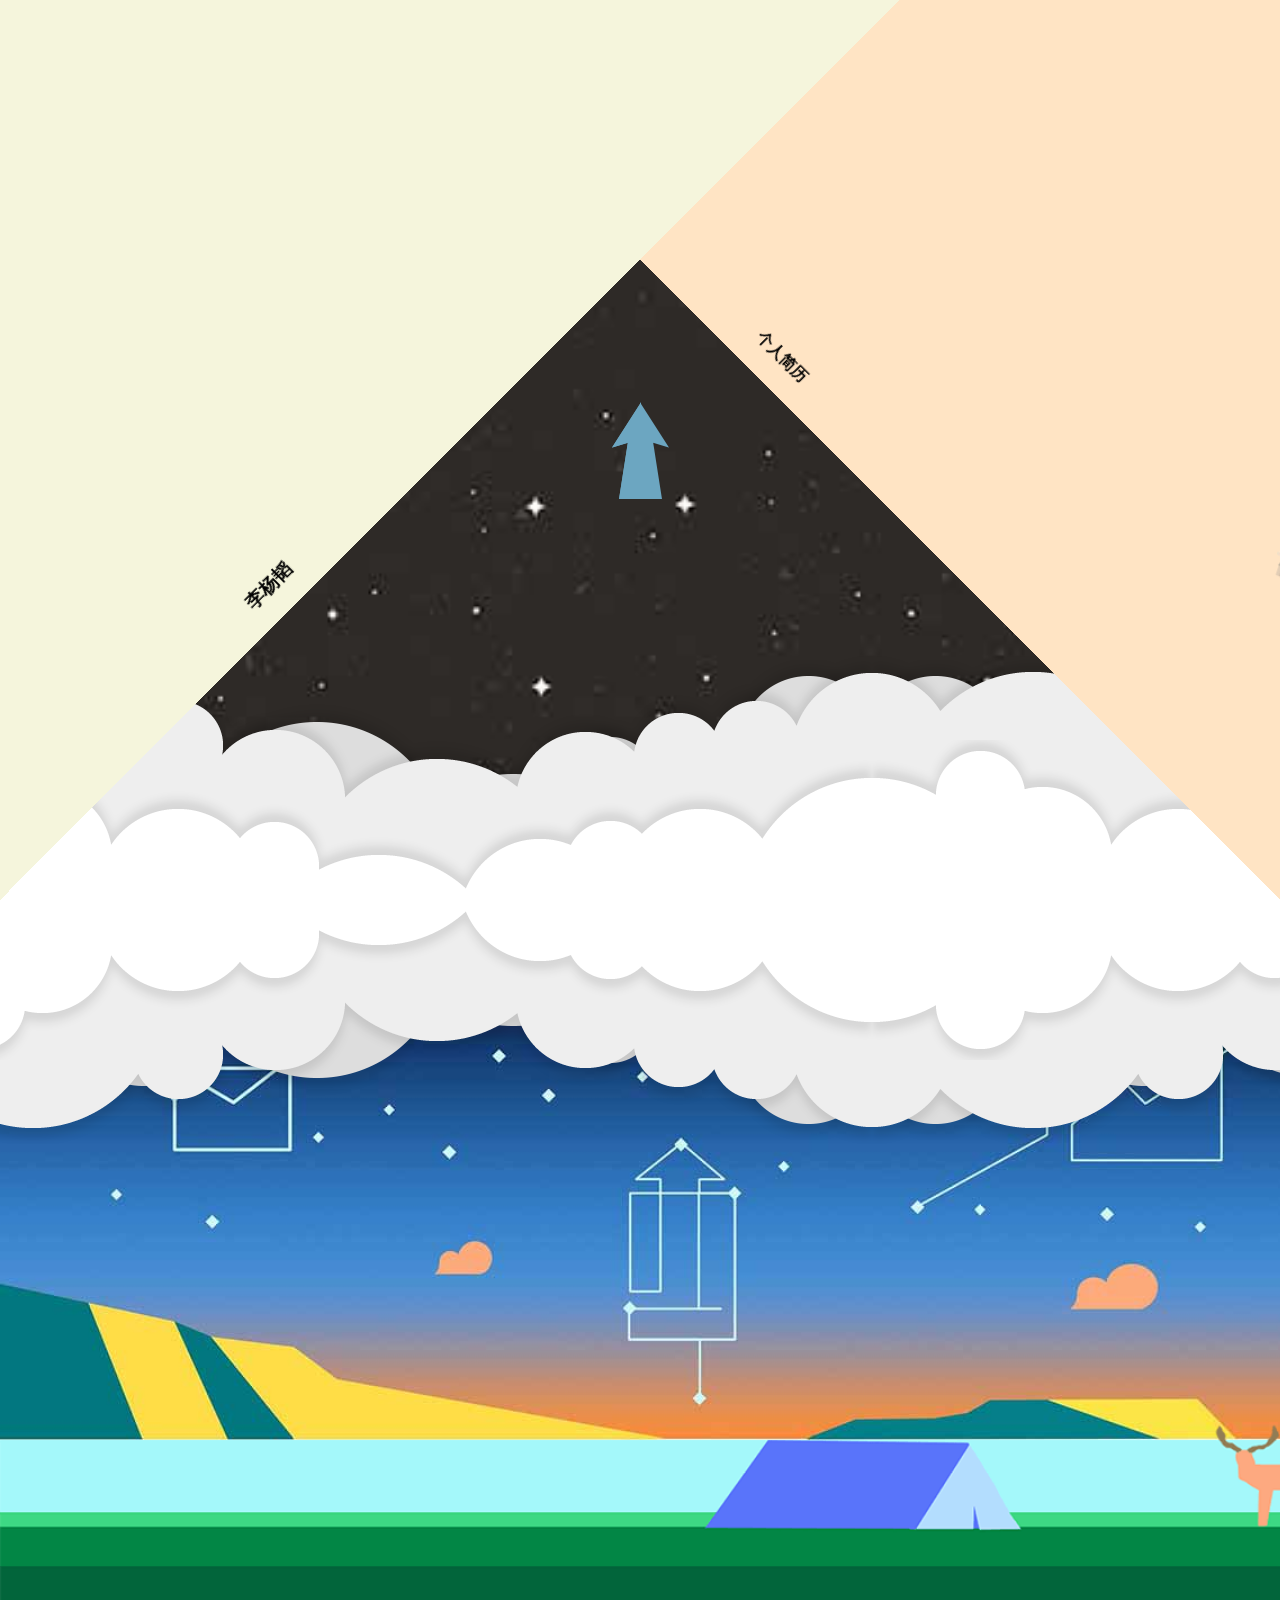
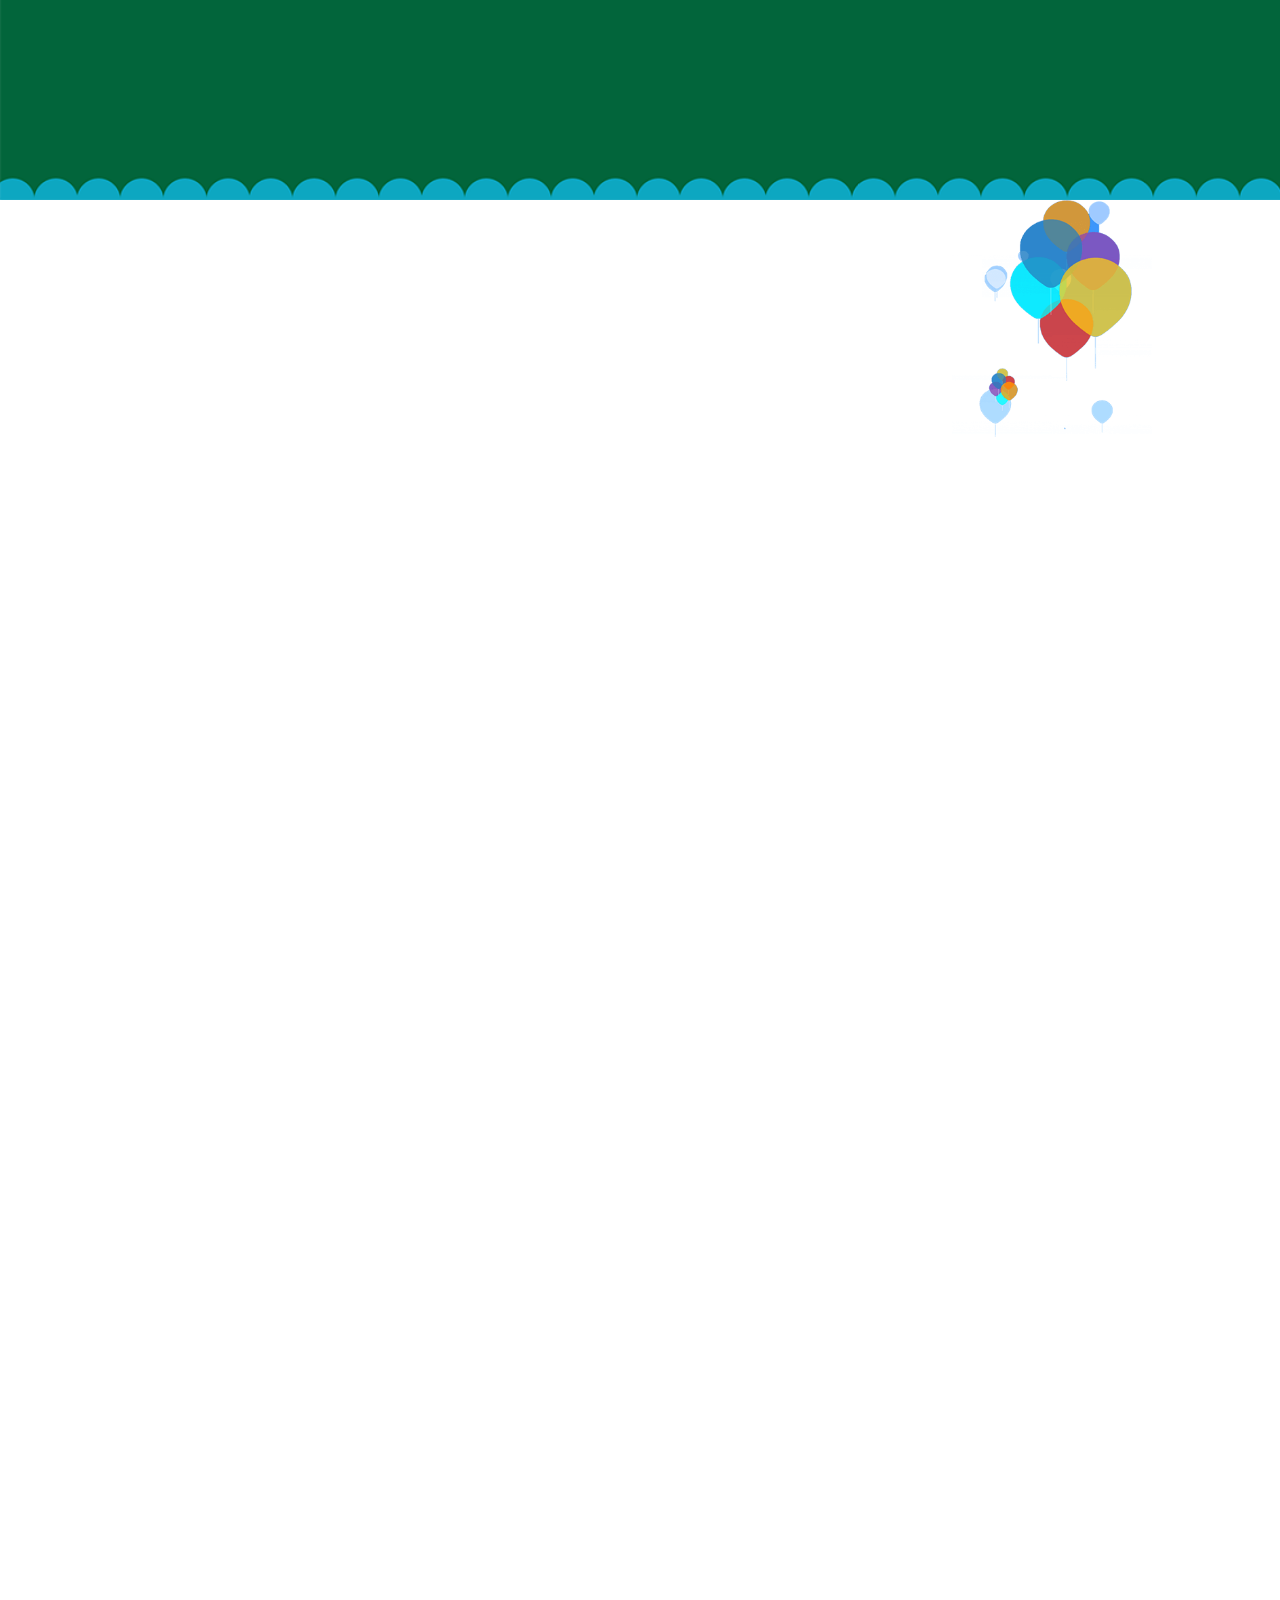
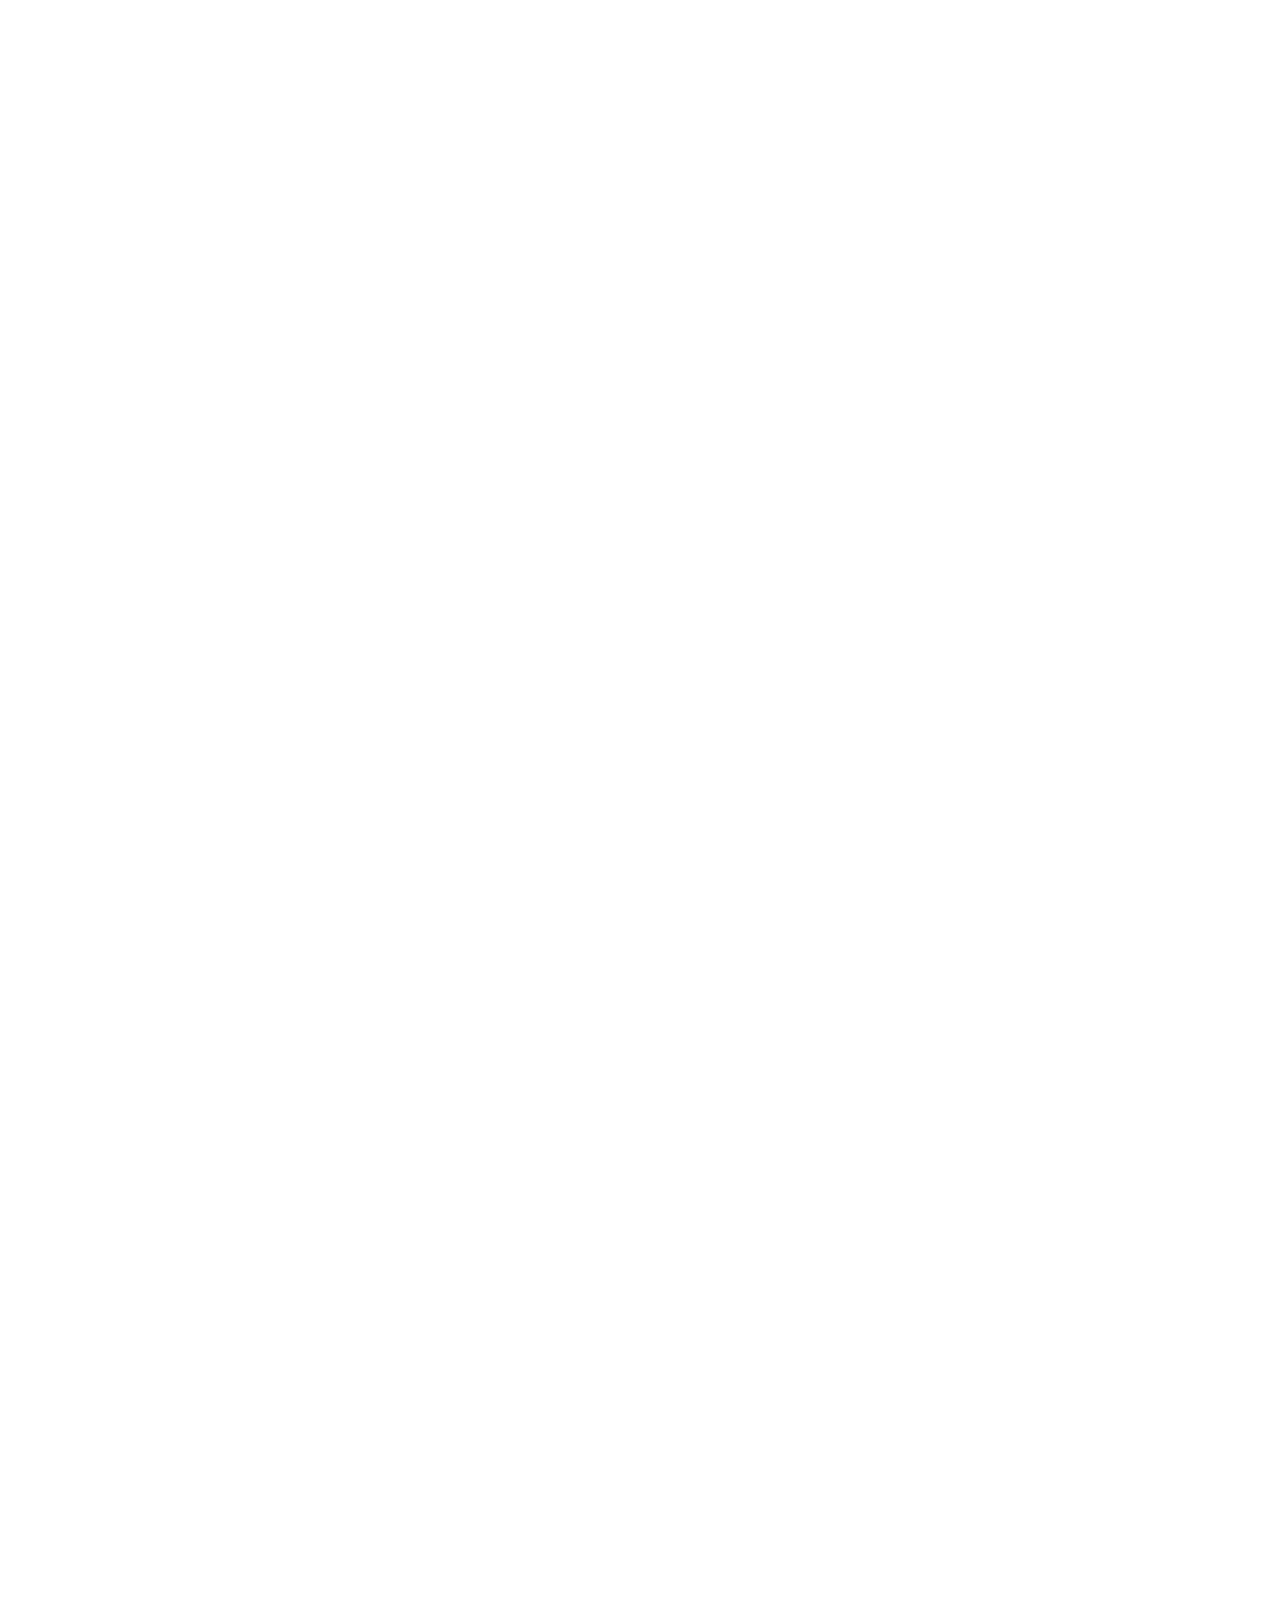
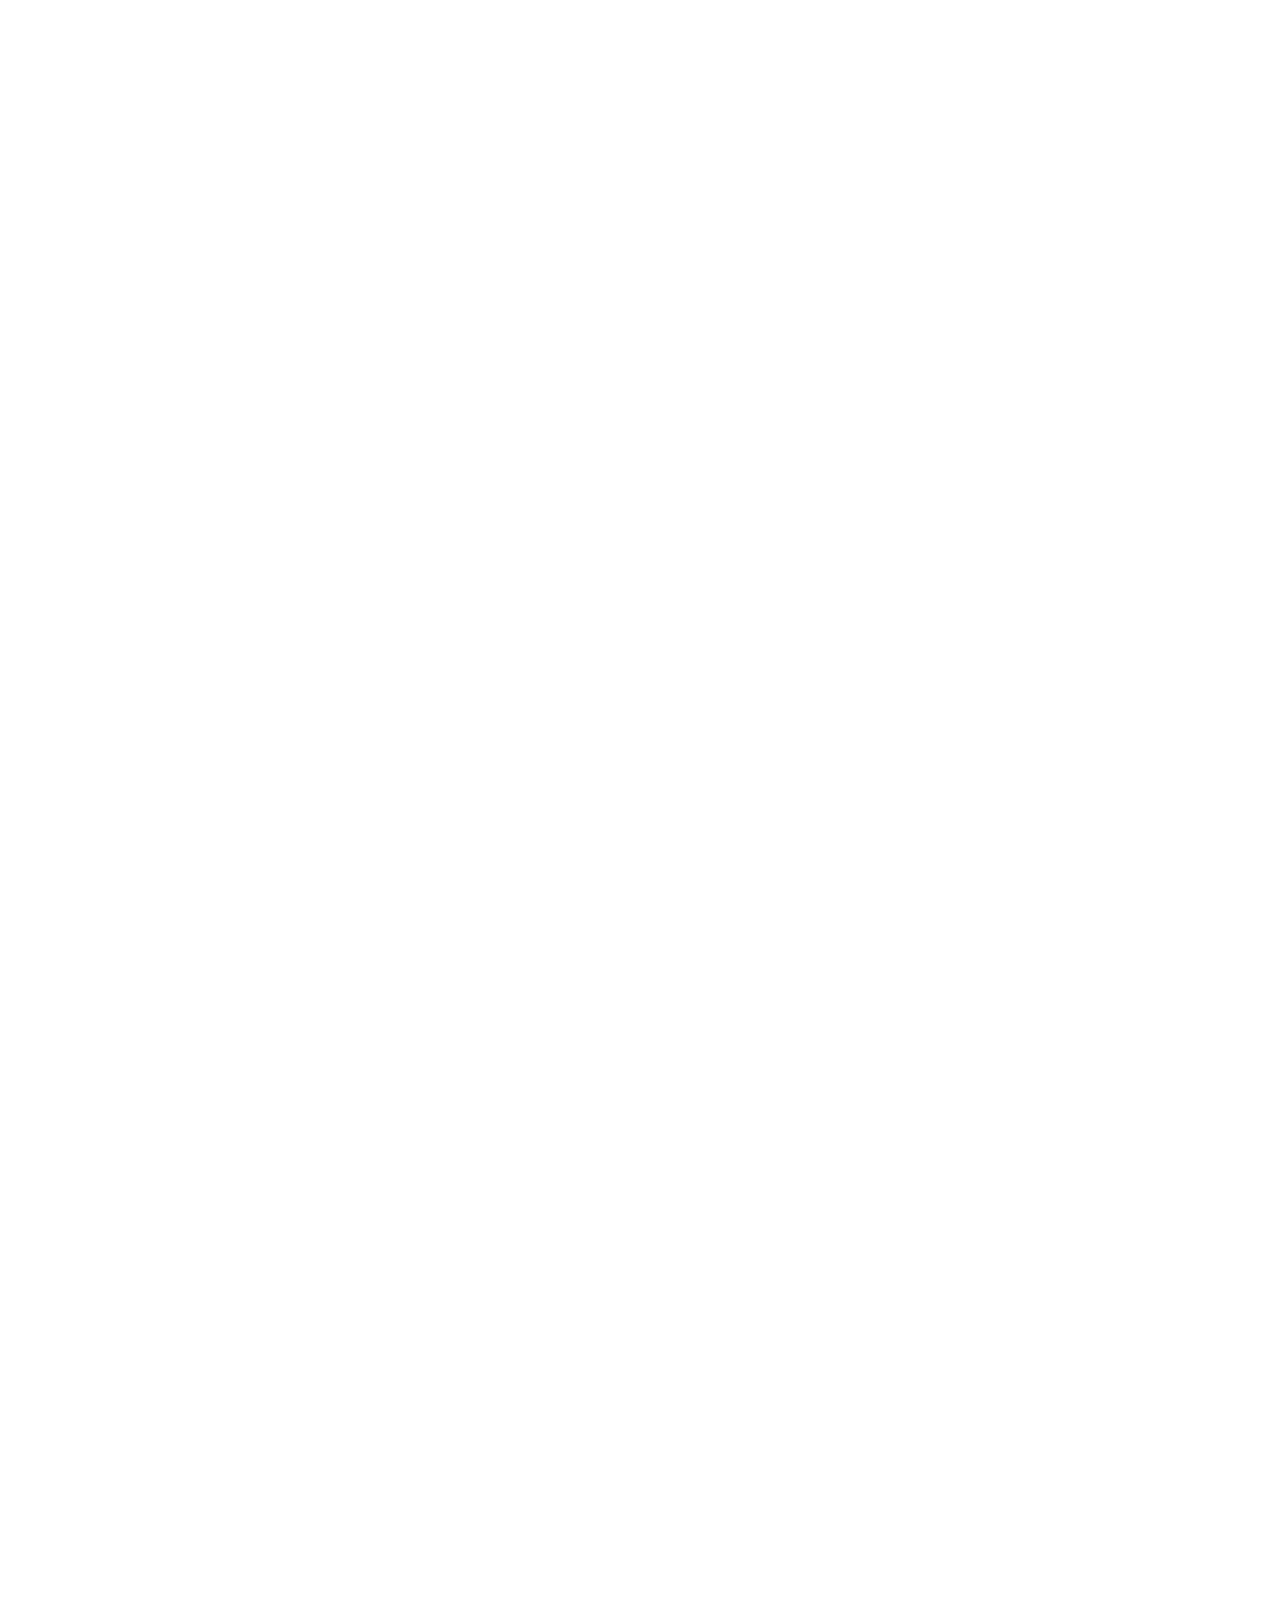
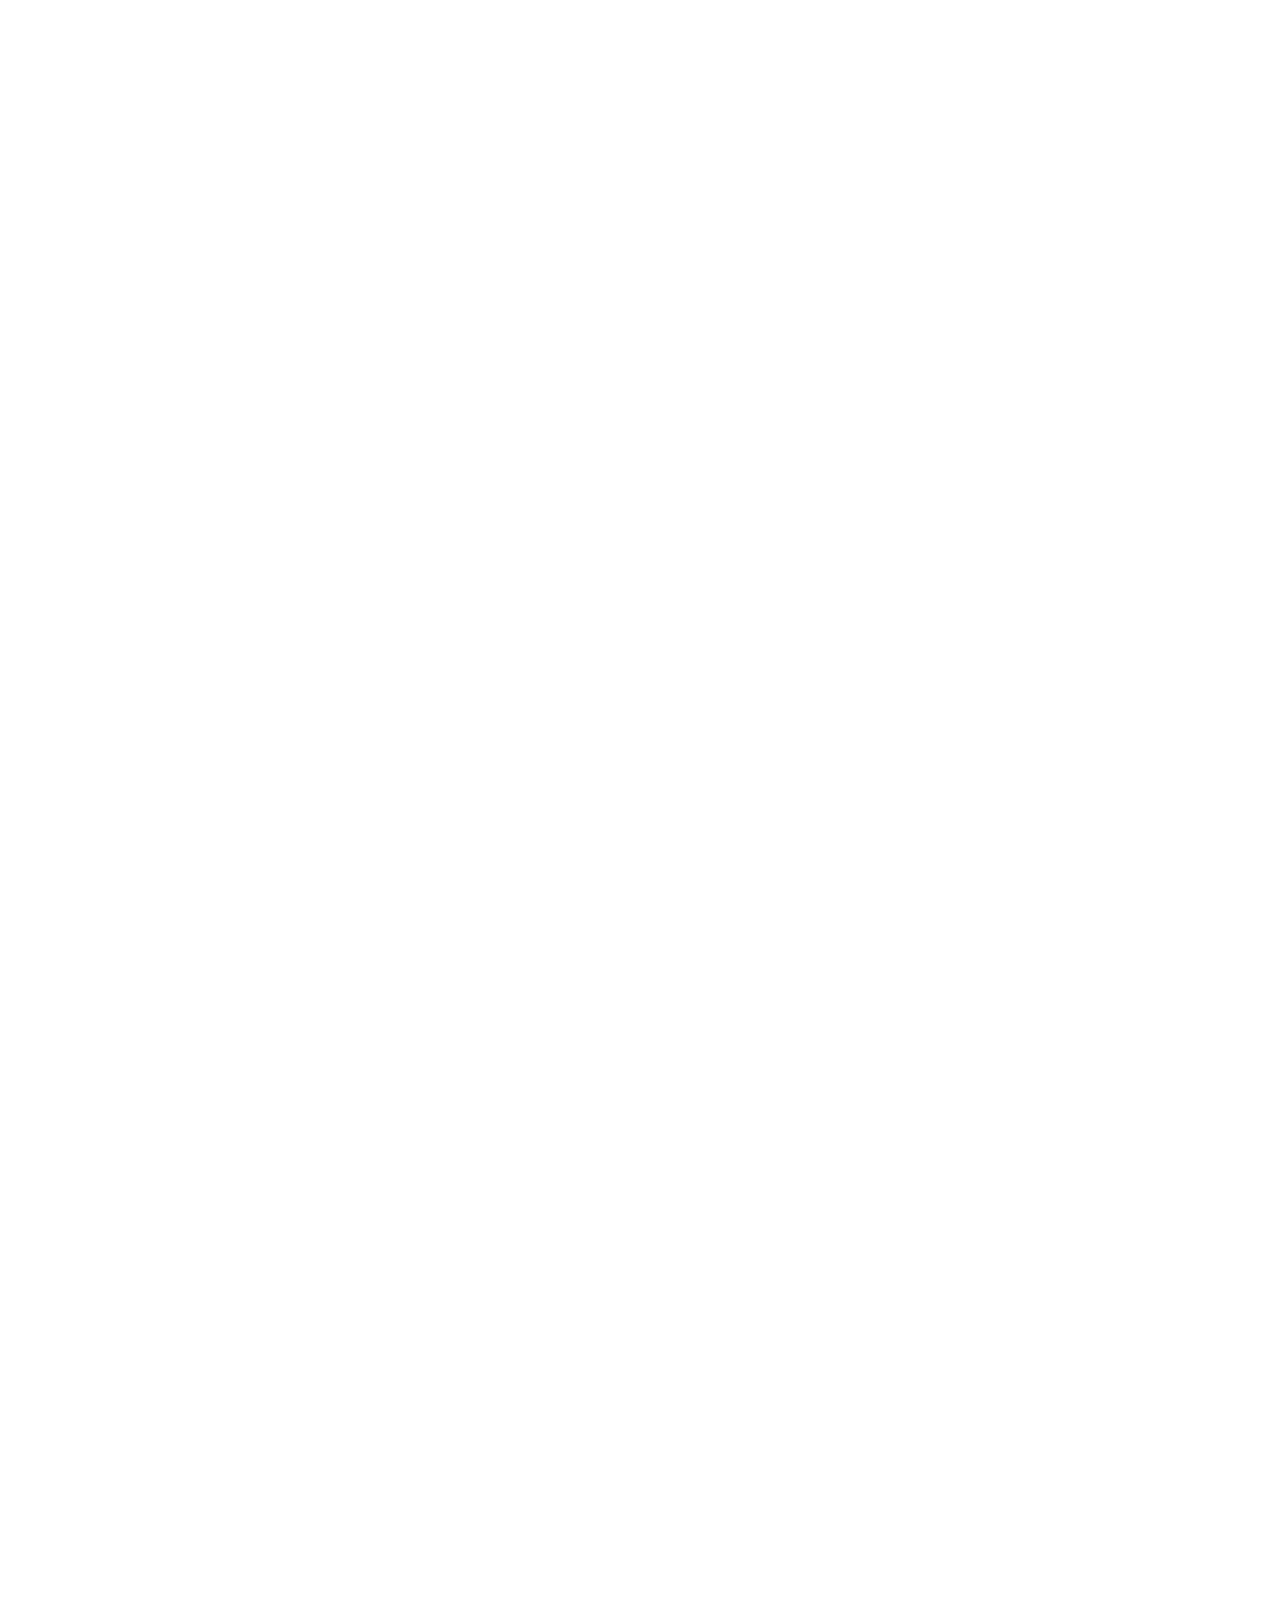
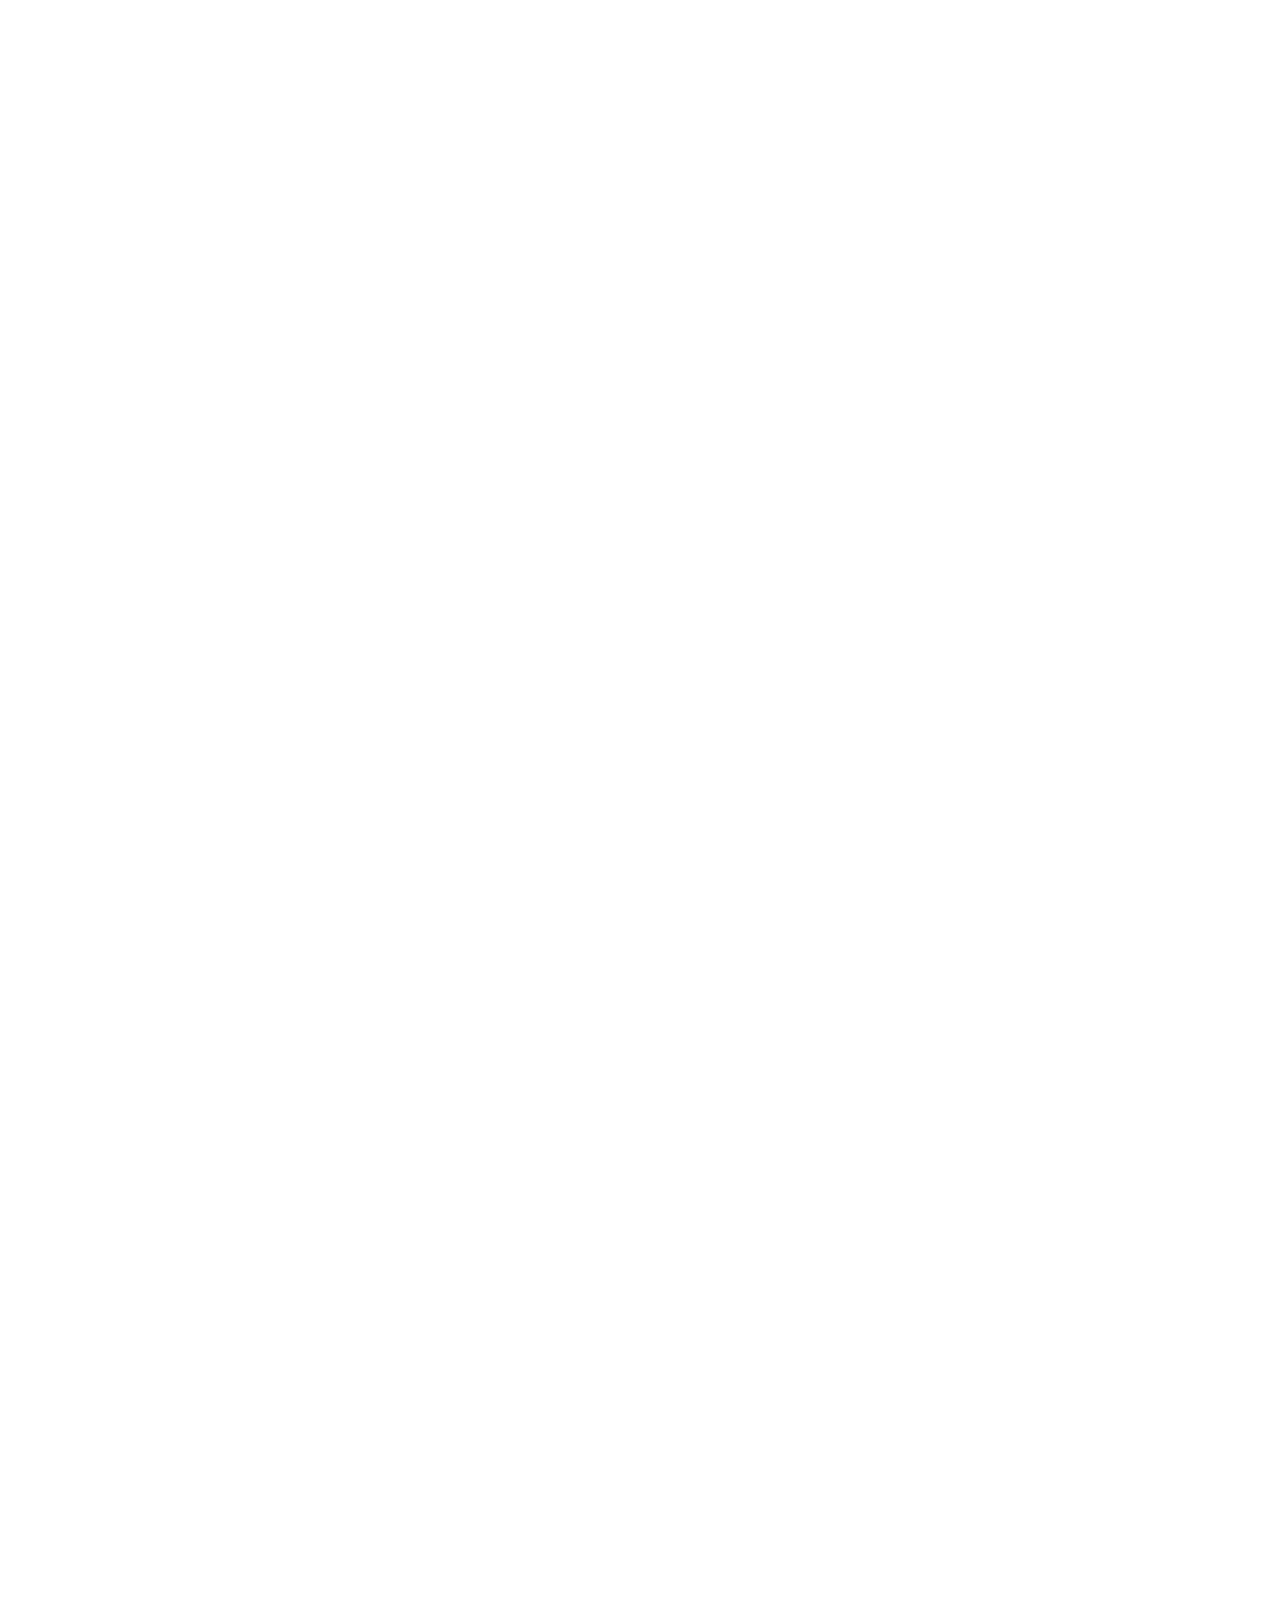
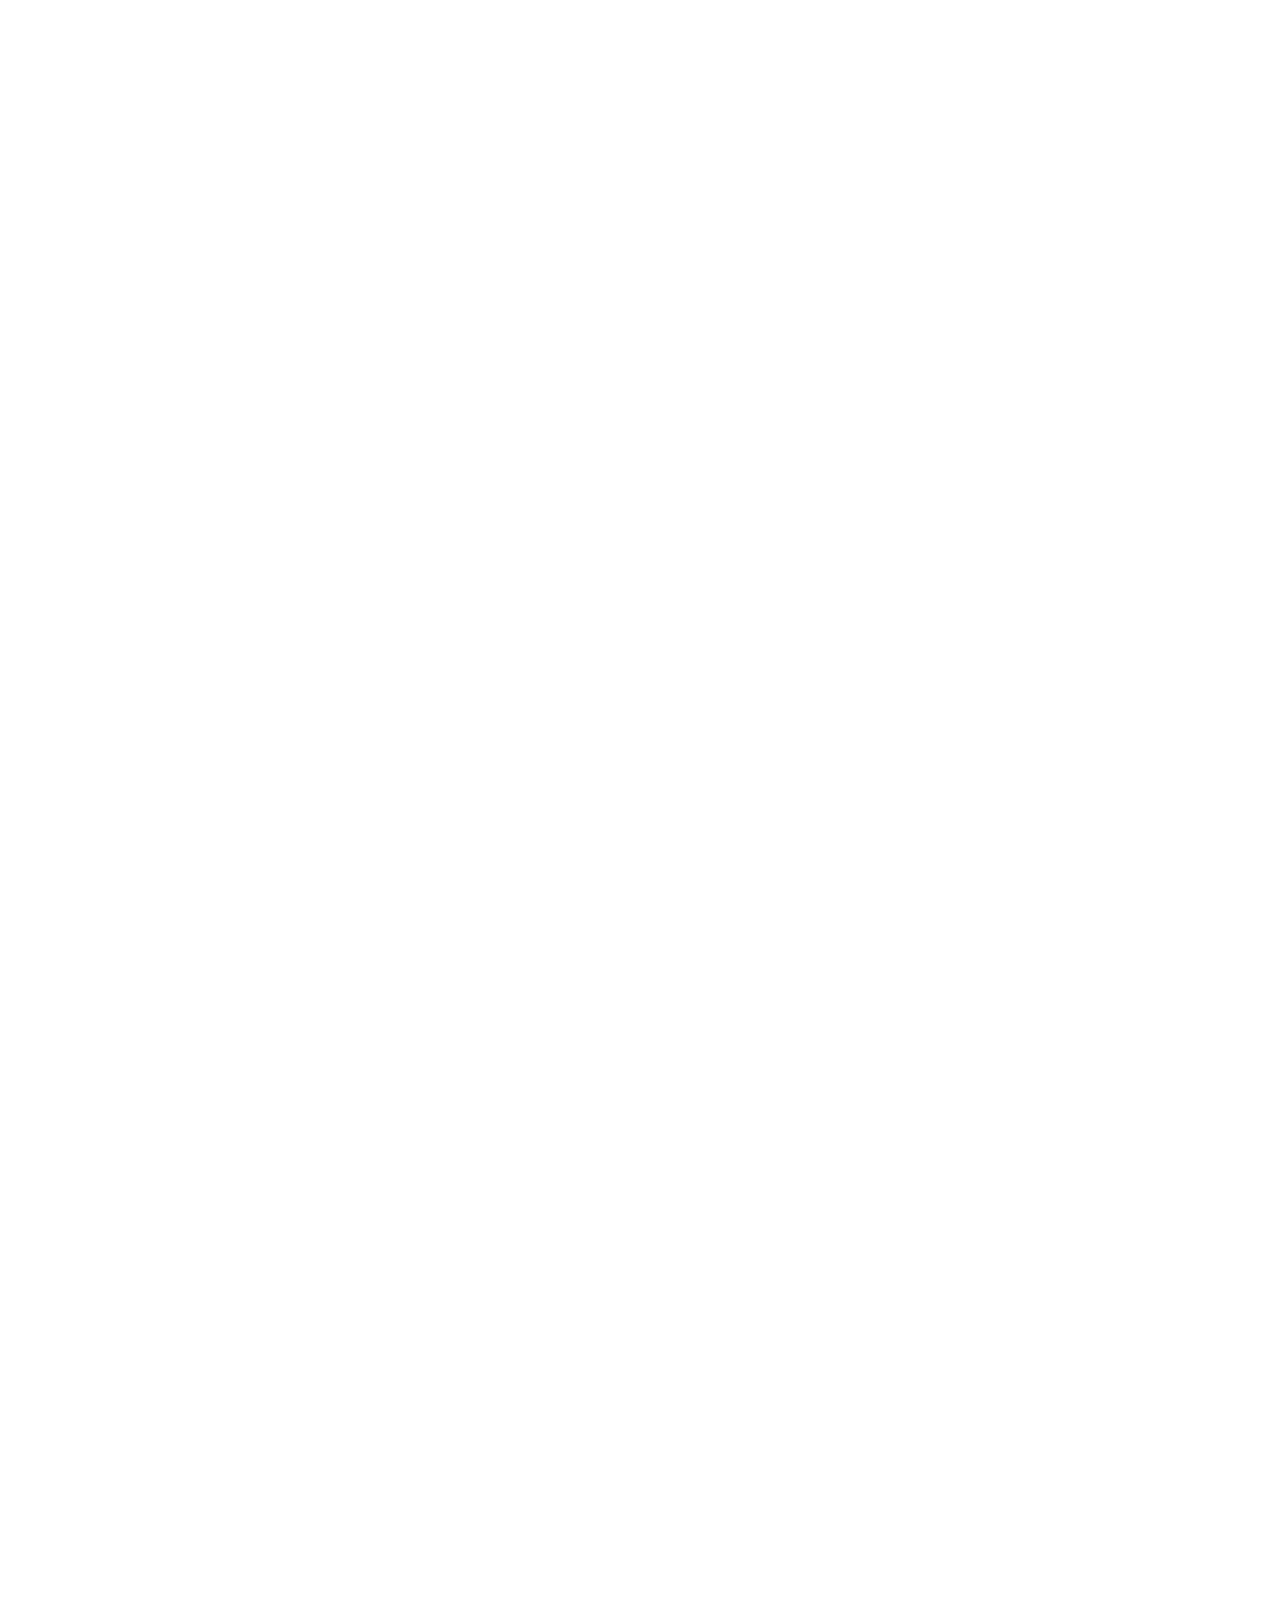
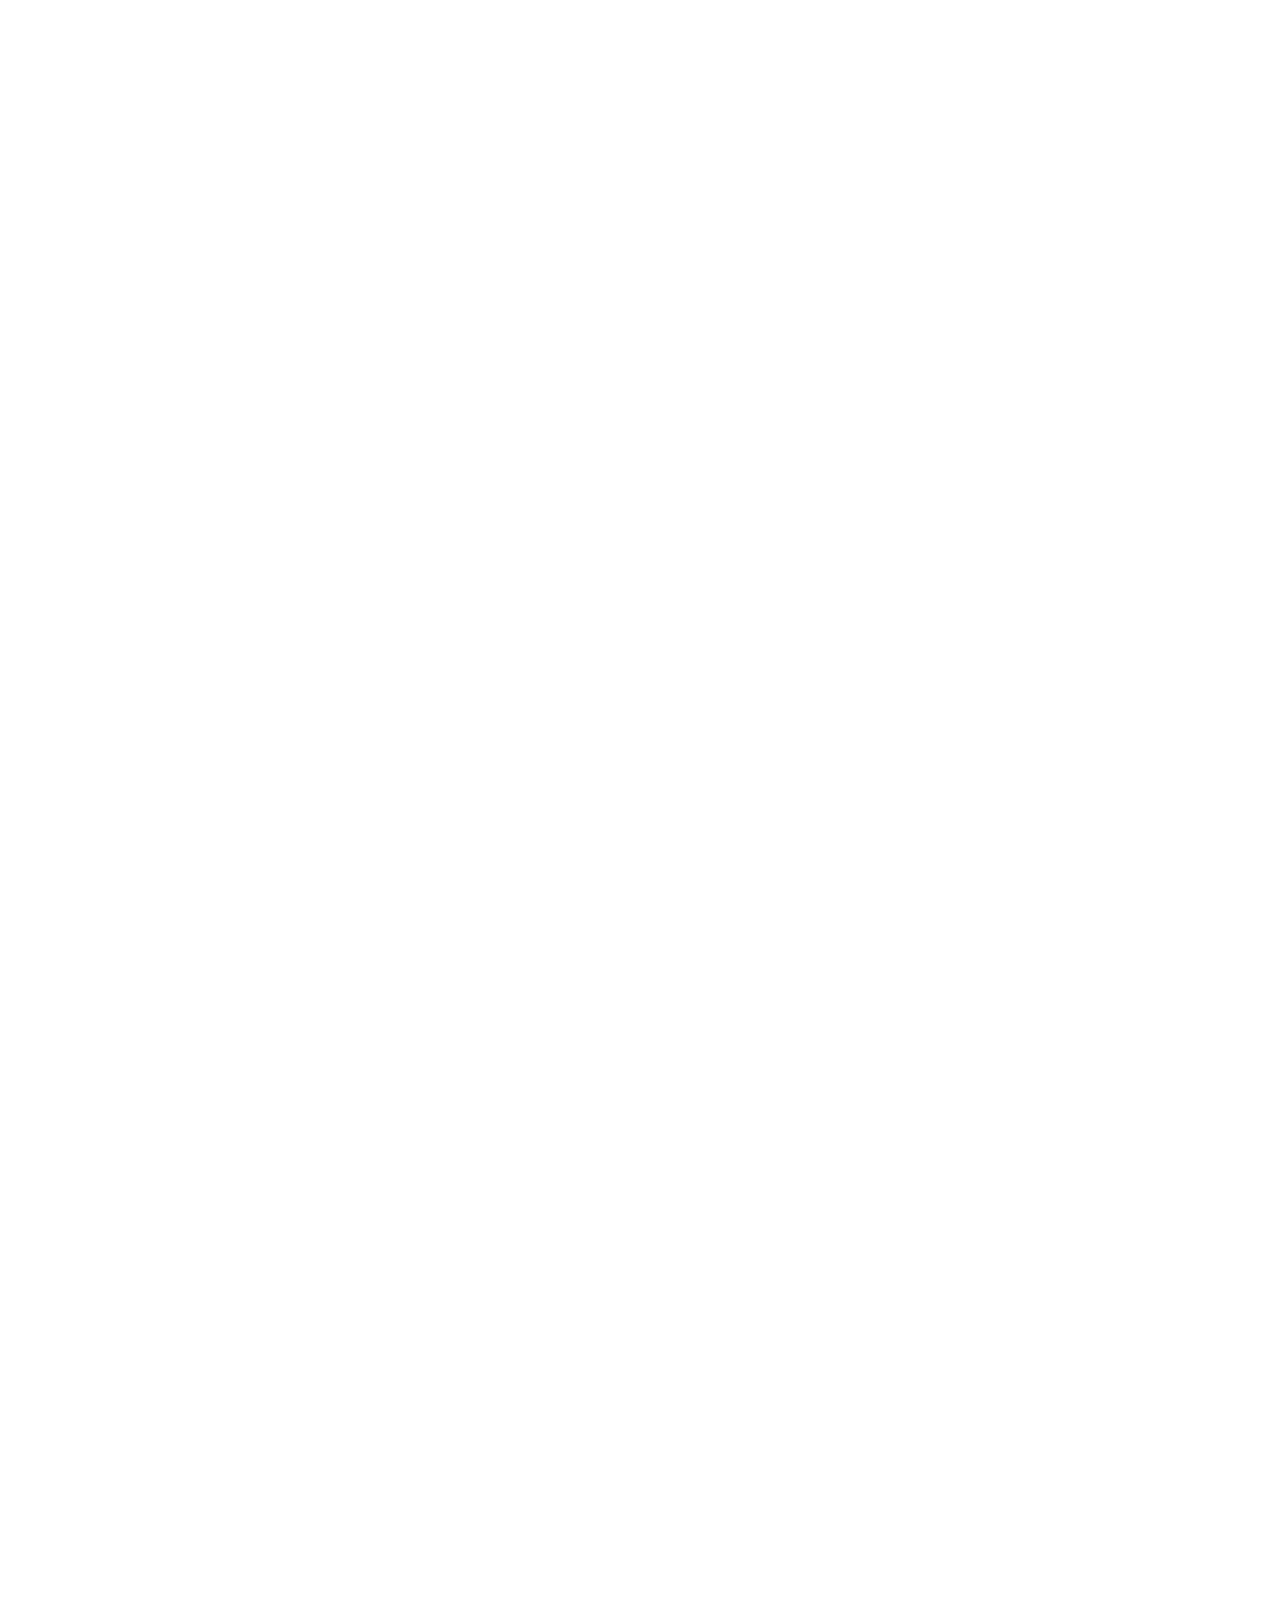
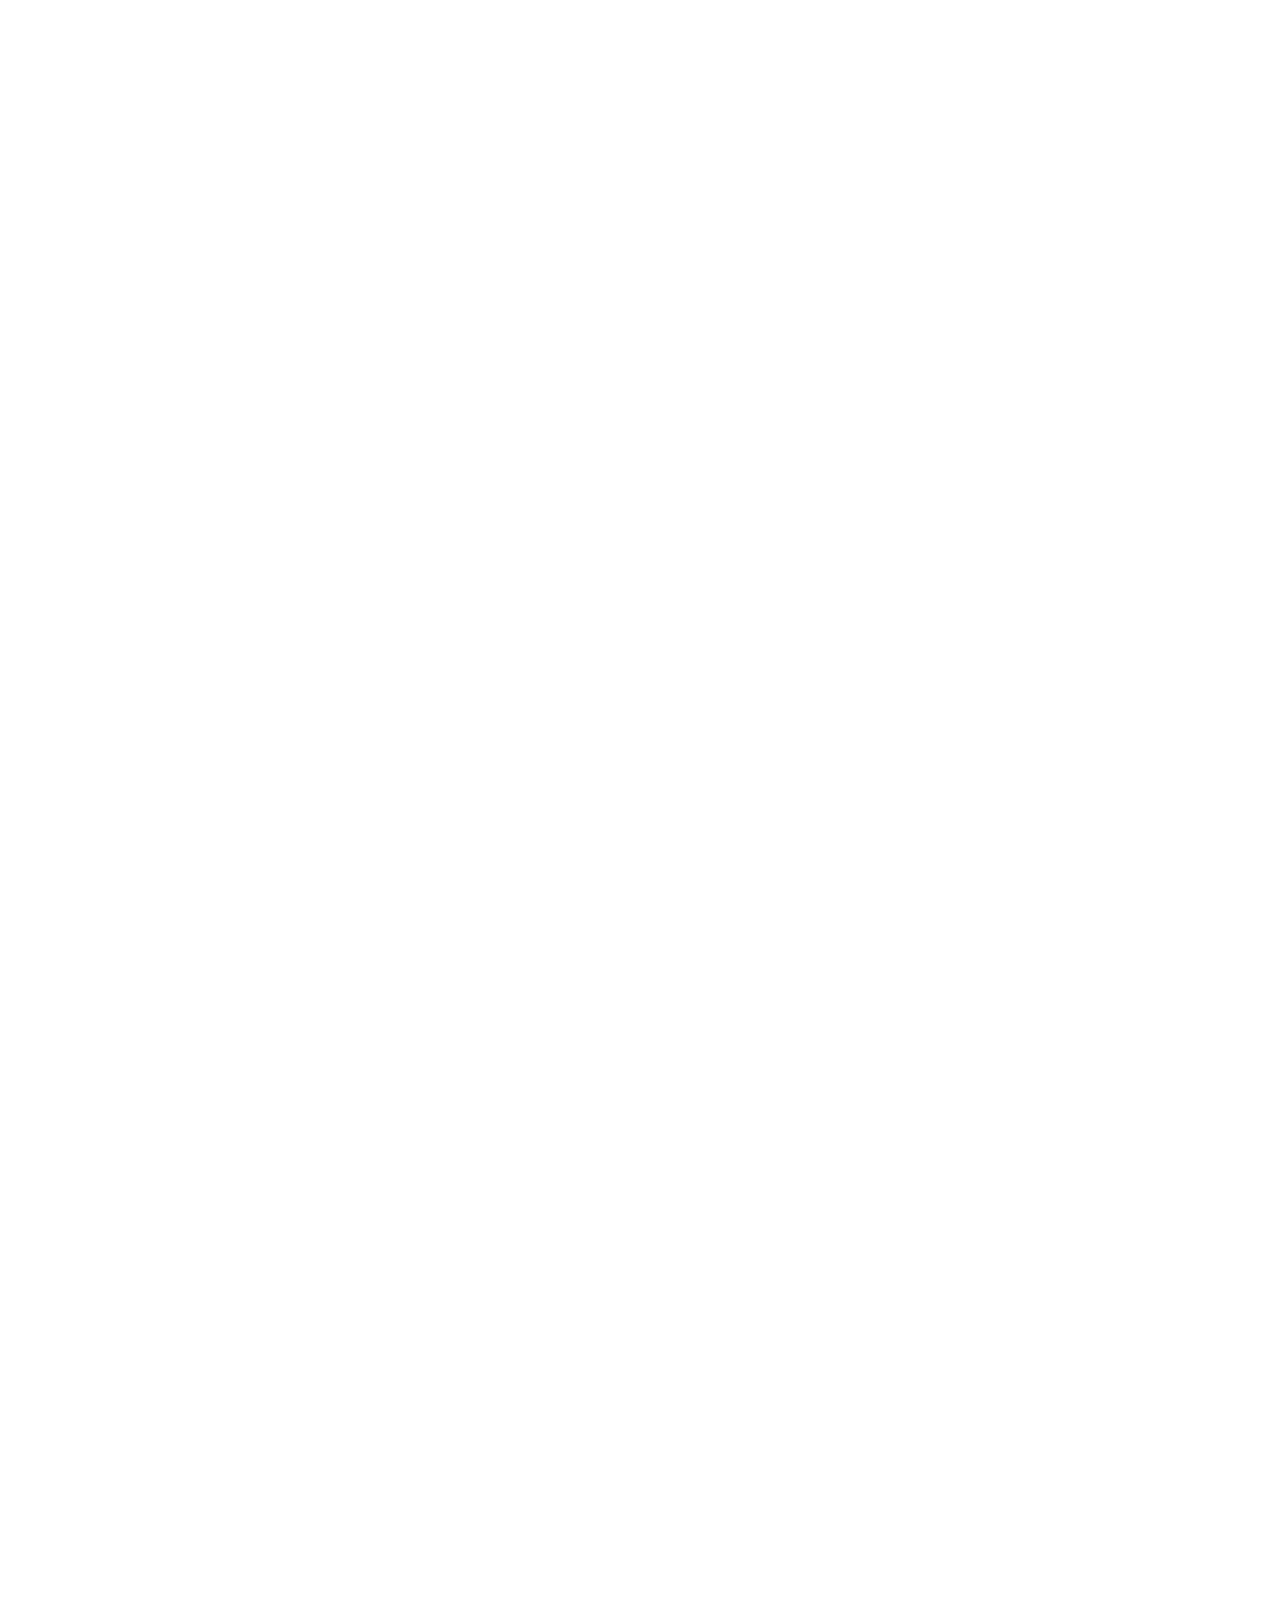
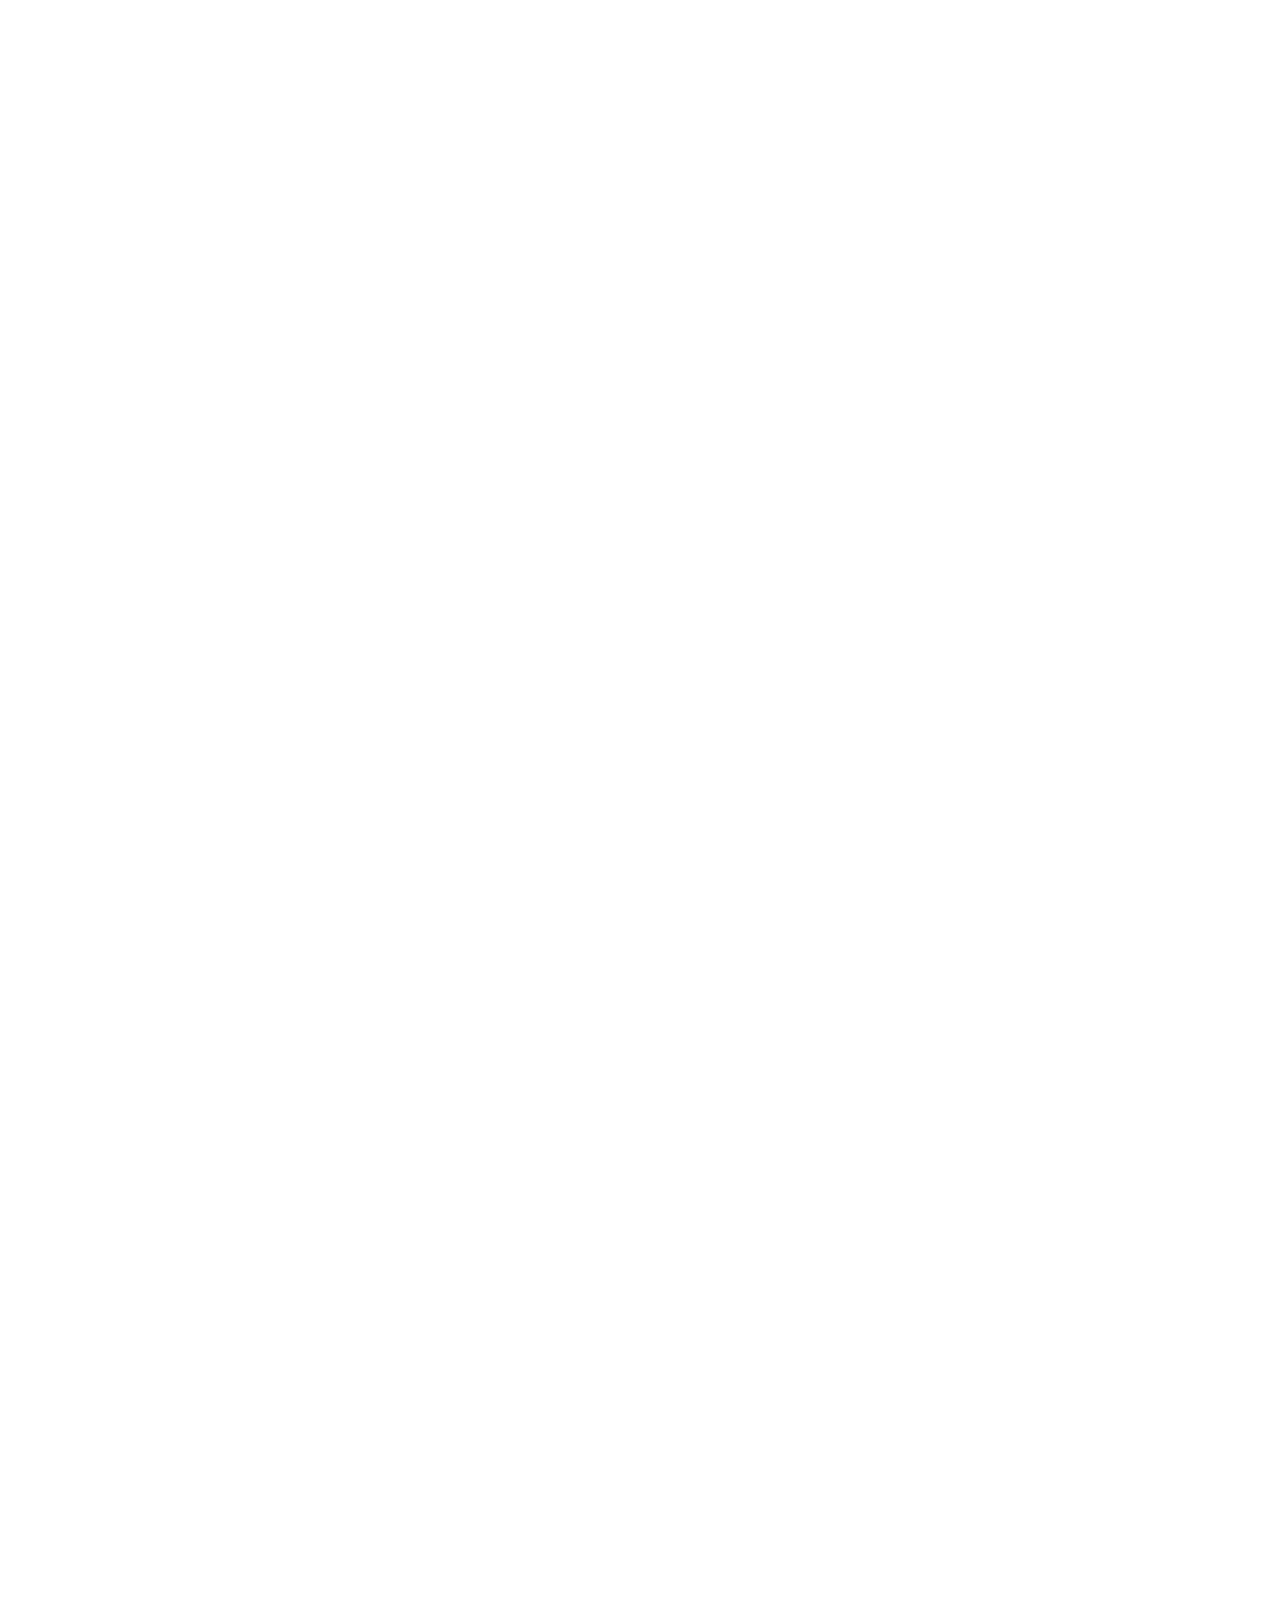
==== index.html @ 3e6d65cb "ffdsfsfs" ====
<!DOCTYPE html>
<html>
	<head>
		<meta name="viewport" content="width=device-width, initial-scale=1.0">
		<meta charset="utf-8" />		
		<title></title>
		<link rel="stylesheet" href="css/main.css" />
		<link rel="stylesheet" href="css/circle_progress.css" />
	</head>
	<body id="">
		<!--        	
        	描述：loading
        -->
		<div class="loding fullpage">
        	<img src="img/loading.gif"/>
        </div>
        
		<!--            	
	    	描述：信息(单独一层)
	    -->
	    
	    <!--        	
        	描述：信息1
        -->
		<div class="fullpage infomation" data-20000="transform:translate3d(-100%,0%,0)"  data-23000="transform:translate3d(0%,0%,0)" data-27000="transform:translate3d(0%,0%,0)"  data-30000="transform:translate3d(0%,-100%,0)">
			<div class="infotop fisrt-info-top">
				<div class="info-left">
					<div class="circle circle-1">
					    <div class="pie_left"><div class="left"></div></div>
					    <div class="pie_right"><div class="right"></div></div>
					    <div class="mask"><div class="html-css"><span>HTML/CSS</span><br><span class="value">0</span>%</div></div>
					</div>
				</div>
				<div class="info-right">
					<img src="img/desk1.png" class="" />
				</div>
			</div>
			<div class="infobottom first-info-bottom">
				<div class="fullpage absolute">
					<img src="img/keyboard.png" class="keyboard-1"/>
					<img src="img/keyboard.png" class="keyboard-2"/>
					<img src="img/keyboard.png" class="keyboard-3"/>
				</div>
				<div class="info information-1" data-23000="transform:translate3d(0,100%,0)" data-24000="transform:translate3d(0,0%,0)">
						<p>能够编写语义化的 HTML，模块化的 CSS，实现较复杂的布局与动画</p>
						
				</div>
				
				<div class="info information-2" data-24000="transform:translate3d(0,100%,0)" data-25000="transform:translate3d(0,50%,0)">					
						<p>熟悉已标准化的 HTML5 / CSS3 新特性</p>
				</div>
			</div>
			
		</div>
		<!--        	        	
        	描述：信息2
        -->
		<div class="fullpage infomation" data-43000="transform:translate3d(0%,-100%,0)"  data-46000="transform:translate3d(0%,0%,0)" data-56000="transform:translate3d(0%,0%,0)"  data-60000="transform:translate3d(-100%,0%,0)">
			<div class="infotop second-info-top">
				<div class="info-left">
					<div class="circle circle-2">
					    <div class="pie_left"><div class="left"></div></div>
					    <div class="pie_right"><div class="right"></div></div>
					    <div class="mask"><div class="html-css"><span>JavaScript</span><br><span class="value">0</span>%</div></div>
					</div>
				</div>
				<div class="info-right">
					<img src="img/desk2.png" class="" />
				</div>
			</div>
			<div class="infobottom second-info-bottom">
				<div class="fullpage absolute">
					<img src="img/js.jpg" class="keyboard-1"/>
					<img src="img/js.jpg" class="keyboard-2"/>
					<img src="img/js.jpg" class="keyboard-3"/>
				</div>
				<div class="info information-3" data-46000="transform:translate3d(100%,0,0)" data-49000="transform:translate3d(0%,0,0)">
						<p>熟悉 ECMAScript（JavaScript），对 JavaScript 引擎及相关 JIT 技术有一定的了解</p>						
				</div>
				
				<div class="info information-4" data-51000="transform:translate3d(100%,0,0)" data-54000="transform:translate3d(0%,0,0)">											
						<p>了解 ECMAScript 新标准与相关后处理工具并能在项目中使用</p>
				</div>
			</div>
			
		</div>
		
		<!--        	        	
        	描述：信息3
        -->
		<div class="fullpage infomation" data-76000="transform:translate3d(100%,0%,0)"  data-78000="transform:translate3d(0%,0%,0)" data-86000="transform:translate3d(0%,0%,0)"  data-90000="transform:translate3d(-100%,0%,0)">
			<div class="infotop third-info-top">
				<div class="info-left">
					<div class="circle circle-3">
					    <div class="pie_left"><div class="left"></div></div>
					    <div class="pie_right"><div class="right"></div></div>
					    <div class="mask"><div class="html-css"><span>DOM/Web API</span><br><span class="value">0</span>%</div></div>
					</div>
				</div>
				<div class="info-right">
					<img src="img/desk3.png" class="" />
				</div>
			</div>
			<div class="infobottom third-info-bottom">
				<div class="fullpage absolute">
					<img src="img/api.png" class="keyboard-1"/>
					<img src="img/api.png" class="keyboard-2"/>
					<img src="img/api.png" class="keyboard-3"/>
				</div>
				<div class="info information-5" data-78000="transform:translate3d(100%,0,0)" data-81000="transform:translate3d(0%,0,0)">
						<p>熟悉原生 DOM 与 BOM 的使用及相关标准（W3C / WHATWG），有桌面 / 移动端前端组件的开发经验</p>						
				</div>
				
				<div class="info information-6" data-82000="transform:translate3d(100%,0,0)" data-84000="transform:translate3d(0%,0,0)">											
						<p>对 WebGL / Web Workers / WebSocket / Web Components / SVG 等 API 有一定的使用经验</p>
				</div>
			</div>			
		</div>
		<!--        	        	
        	描述：信息4
        -->
		<div class="fullpage infomation" data-100000="transform:translate3d(0%,0%,0)" data-110000="display:block"  data-113000="display:none">
			<div class="infotop fourth-info-top" data-100000="transform:translate3d(-100%,0%,0)" data-103000="transform:translate3d(0%,0%,0)" data-110000="transform:translate3d(0%,0%,0)"  data-113000="transform:translate3d(100%,0%,0)">
				<div class="info-left">
					<div class="circle circle-4">
					    <div class="pie_left"><div class="left"></div></div>
					    <div class="pie_right"><div class="right"></div></div>
					    <div class="mask"><div class="html-css"><span>Web 后端</span><br><span class="value">0</span>%</div></div>
					</div>
				</div>
				<div class="info-right">
					<img src="img/desk4.png" class="" />
				</div>
			</div>
			<div class="infobottom fourth-info-bottom" data-100000="transform:translate3d(100%,0%,0)" data-103000="transform:translate3d(0%,0%,0)" data-110000="transform:translate3d(0%,0%,0)"  data-113000="transform:translate3d(-100%,0%,0)">
				<div class="fullpage absolute">
					<img src="img/rokect.png" class="keyboard-1"/>
					<img src="img/rokect.png" class="keyboard-2"/>
					<img src="img/rokect.png" class="keyboard-3"/>
				</div>
				<div class="info information-7" data-103000="transform:translate3d(100%,0,0)" data-106000="transform:translate3d(0%,0,0)">
						<p>能够使用 Node.js API / Express / Koa 搭建简单的后端程序与数据库交互、渲染模板及提供 RESTful API</p>						
				</div>
				
				<div class="info information-8" data-106000="transform:translate3d(100%,0,0)" data-109000="transform:translate3d(0%,0,0)">											
						<p>了解异步 I/O 及事件驱动的服务器模型，掌握常见的异步编程解决方案</p>
				</div>
			</div>			
		</div>
		<!--        	        	
        	描述：信息5
        -->
		<div class="fullpage infomation" data-0="display:none" data-120000="display:block"  data-133000="display:none">
			<div class="infotop fifth-info-top" data-120000="transform:translate3d(0%,-100%,0)" data-123000="transform:translate3d(0%,0%,0)" data-130000="transform:translate3d(0%,0%,0)"  data-133000="transform:translate3d(0%,-100%,0)">
				<div class="info-left">
					<div class="circle circle-5">
					    <div class="pie_left"><div class="left"></div></div>
					    <div class="pie_right"><div class="right"></div></div>
					    <div class="mask"><div class="html-css"><span>基本技能</span><br><span class="value">0</span>%</div></div>
					</div>
				</div>
				<div class="info-right">
					<img src="img/desk4.png" class="" />
				</div>
			</div>
			<div class="infobottom fifth-info-bottom" data-120000="transform:translate3d(0%,100%,0)" data-123000="transform:translate3d(0%,0%,0)" data-130000="transform:translate3d(0%,0%,0)"  data-133000="transform:translate3d(0%,100%,0)">
				<div class="fullpage absolute">
					<img src="img/rokect.png" class="keyboard-1"/>
					<img src="img/rokect.png" class="keyboard-2"/>
					<img src="img/rokect.png" class="keyboard-3"/>
				</div>
				<div class="info information-9" data-123000="transform:translate3d(100%,0,0)" data-126000="transform:translate3d(0%,0,0)">
						<p>熟悉 Python，能实现简单的数据及图像处理工具、自动化脚本、爬虫、机器学习算法及分布式程序（参见 GitHub）</p>						
				</div>
				
				<div class="info information-10" data-126000="transform:translate3d(100%,0,0)" data-129000="transform:translate3d(0%,0,0)">											
						<p>日常使用 Git 与 Sublime Text / Vim 进行开发，也乐于尝试新工具</p>
				</div>
			</div>			
		</div>
		<!--        	        	
        	描述：场景1
        -->
		<section class="scence1 fullpage" data-6300="transform:translate3d(0,0%,0)"  data-10000="transform:translate3d(0,-100%,0)" data-30000="transform:translate3d(0,-100%,0)" data-33000="transform:translate3d(0,-130%,0)">
			<!--
            	描述：背景
            -->
            <div class="fullpage overflowhidden absolute">
				<div class="star_planet fullpage" data-4900="transform:translate3d(0,0px,0)" >
					<img src="img/phone_planet.jpg" alt=""  class="background_img"/>	
				</div>
			</div>
			<!--            	
            	描述：星球
            -->
			<section class="absolute fullpage z-2">
				<!--
                	描述：星星
                -->
				<div class="star_container fullpage absolute"></div>
				<!--                
                	描述：飞船
                -->
                <div class="fullpage" data-3570="transform:scale(0) translate3d(0,0%,0)" data-3700="transform:scale(1) translate3d(0,0%,0)" data-6100="transform:scale(1) translate3d(0,-100%,0)">
					<div class="spaceship absolute" ></div>
				</div>
				<!--                	
                	描述：hello world
                -->
				<!--<div class="hello_world" data-4500="opacity:0" data-6400="opacity:0.94"></div>-->
				<!--                	
                	描述：云朵
                -->
				<div class="clouds">
					<!--                    	
                    	描述：下方云朵
                    -->
					<section class="cloudbottom fullpage absolute">					 
							<div class="cloud_level_3   absolute fullpage"></div>
							<div class="cloud_level_2    absolute fullpage"></div>
							<div class="cloud_level_1    absolute fullpage"></div>					 				
					</section>
					<!--                    	                    
                    	描述：上方云朵
                    -->
					<section class="cloud_mirror fullpage absolute">
							<div class="cloud_level_3   absolute fullpage"></div>
							<div class="cloud_level_2   absolute fullpage"></div>
							<div class="cloud_level_1   absolute fullpage"></div>					 				
					</section>
				</div>
			</section>
			<!--            	
            	描述：个人介绍
            -->
			<section class="intro slide fullpage" data-0="transform:translate3d(0,0%,0)" data-3000 ="transform:translate3d(0,-100%,0)">
				<!--                	
                	描述：右边
                -->
				<div class="awardsright fullpage absolute">
					<h4>个人简历</h4>
				</div>
				<!--                	
                	描述：左边
                -->
				<div class="awardsleft fullpage absolute">
					<h3>李杨韬</h3>
				</div>							
			</section>
			<div class="arrow" data-0="opacity:1;display:block" data-3000="opacity:0;display:none"></div>
		</section>
		
		
		
		<!--
        	描述：场景2
        -->
		<section class="scence2 fullpage" data-6100="transform:translate3d(0,100%,0)" data-9100="transform:translate3d(0,0%,0);" data-26000="transform:translate3d(0%,0%,0)"  data-30000="transform:translate3d(0%,-100%,0)">

			<!--        	
        	描述：走路1
        	-->
        	<div class="fullpage animatewrap" data-0="display:none" data-10100="display:block;transform:translate3d(-100%,0,0)"  data-20000="transform:translate3d(0%,0,0);opacity:1"  data-22000="opacity:0">
				<div class="sprite walkman1"></div>
			</div>
			<!--                	
            	描述：气球1
            -->
            <div class="fullpage ballonwrap"  data-20000="transform:translate3d(0,100%,0)" data-23000="transform:translate3d(0,-100%,0)">
				<img class="ballon" src="img/ballon.png"></img>
			</div>
			<!--                	
            	描述：气球2
    
            <div class="fullpage ballon2wrap" data-16000="transform:translateY(100%)" data-18500="transform:translateY(-100%)">
				<img class="ballon2" src="img/ballon2.png"></img>
			</div>
			-->
			<!--            	            	
            	描述：气球3
            -->
            <div class="fullpage ballon3wrap" data-25000="transform:translate3d(0,-100%,0) scale(0.6)" data-28000="transform:translate3d(0,0%,0) scale(0.6)" data-32500="transform:translate3d(0,100%,0) scale(0.6)" data-33500="transform:translate3d(0,100%,0) scale(0.6)" data-35000="transform:translate3d(0,100%,0) scale(0)">
	            <div class="ballon3div absolute overflowhidden">
					<img  class="ballon3" src="img/ballon3.png" />
					<img class="people_center" src="img/people.png" data-0="display:none" data-26000="display:block;opacity:0" data-28000="opacity:1;"  ></img>
				</div>
			</div>
			<!--            	
            	描述：背景
            -->
            <div class="fullpage absolute overflowhidden">
			
				<div class="hill-2 hill fullpage" data-9100="transform:translate3d(0px,0,0)">
					<img src="img/scene2_2.jpg"  class="background_img"/>
				</div>
				
				<div class="hill-1 hill fullpage" data-9100="transform:translate3d(0px,0,0)">
					<img src="img/scene2_1.png"  class="background_img"/>
				</div>
			</div>
			<!--
	                        描述：场景2信息
	       	 -->
			<!--<section class="scence2_info">
			 
				<div class="HTMLinfo absolute" data-15000=" transform:translateX(250%)" data-20000="transform:translateX(0%)" data-21000="transform:translateX(0%)" data-23000="transform:translateX(-100%)">
					<div class="HTMLinfo_container">
							<img src="img/Flat-Code-Icon-1024.jpg">
							<div class="HTML_content">
									
								<div>									
									<p>能够编写语义化的 HTML，模块化的 CSS，实现较复杂的布局与动画</p>
									<p>熟悉已标准化的 HTML5 / CSS3 新特性</p>
								</div>
								 
							</div>			
					</div>	
				</div>
			 
				<div class="HTMLinfo absolute" data-emit-events data-23300="transform:scale3d(0,0,0) translateX(0)" data-25300="transform:scale3d(1,1,1) translateX(0%)" data-27300="transform:scale3d(1,1,1) translateX(0%)"  data-30300="transform:scale3d(0,0,0) translateX(0%)">
					<div class="JSinfo_container HTMLinfo_container">
							<img src="img/htmlinfo.jpg">
							<div class="JS_content HTML_content">								
								<div>									
									<p>熟悉 ECMAScript（JavaScript），对 JavaScript 引擎及相关 JIT 技术有一定的了解</p>
									<p>了解 ECMAScript 新标准与相关后处理工具并能在项目中使用</p>
								</div>								
							</div>			
					</div>	
				</div>
				
			
			</section>-->
		
		</section>
		
		
		<!--
        	描述：场景3
        -->
		<section class="scence3 fullpage" data-26000="transform:translate3d(0%,100%,0)" data-30000="transform:translate3d(0%,0%,0)"  data-60000="transform:translate3d(0%,0%,0);display:block" data-65000="transform:translate3d(-100%,0%,0);display:none">
			<!--            	
            	描述：场景3背景
            -->
            <div class="fullpage overflowhidden absolute">
				<div class="scence3_2 fullpage" data-31000="transform:translate3d(0px,0,0)" >
					<img src="img/scence3-2.jpg" alt=""  class="background_img"/>	
				</div>
				<div class="scence3_1 fullpage" data-31000="transform:translate3d(0px,0,0)" >
					<img src="img/scene3-1.png" alt=""  class="background_img"/>	
				</div>
			</div>
			<!--<div class="fullpage scence3_bg" data-31000="background-position-x:0%" data-45000="background-position-x:100%"></div>-->
			
			<!--            	
            	描述：飞机
            -->
            <div class="fullpage" data-30000="transform:translate3d(-100%,0%,0)"  data-39000="transform:translate3d(100%,0%,0)">
				<img class="plane" src="img/plane.png" ></img>
			</div>
			<!--
            	描述：鸟
            -->
            <div class="fullpage"  data-36000="transform:translate3d(-100%,0%,0)"  data-43000="transform:translate3d(100%,0%,0)">
			<!--	<img class="bird" src="img/bird1.gif" />-->
			</div>
		</section>
	
		<!--        	
        	描述：场景4
        -->
		<section class="fullpage scence4" data-60000="transform:translate3d(100%,0%,0)" data-65000="transform:translate3d(0%,0%,0)" data-90000="transform:translate3d(0%,0%,0)" data-93000="transform:translate3d(-100%,0%,0)">
			<!--            	
            	描述：场景4背景
            -->
            <div class="fullpage overflowhidden absolute">
				<div class="scence4_2 fullpage" data-66000="transform:translate3d(0px,0,0)" >
					<img src="img/scene4-2.jpg" alt=""  class="background_img"/>	
				</div>
				<div class="scence4_1 fullpage" data-66000="transform:translate3d(0px,0,0)" >
					<img src="img/scene4-1.png" alt=""  class="background_img"/>	
				</div>
			</div>
			<!--<div class="fullpage scence4_bg" data-66000="background-position-x:0%" data-71000="background-position-x:100%"></div>-->
			<!--            	            	
            	描述：lemon            	
            -->
            <!--<div class="fullpage" data-66000="display:none" data-67000="display:block;transform:translateX(-100%)"  data-76000="transform:translateX(0%)" >
            	<img src="img/lemon.gif" class="sprite lemon" />            	
            </div>-->
            	<!--        	
        	描述：走路2
        	-->
        	<div class="fullpage animatewrap" data-66000="display:none" data-67000="display:block;transform:translate3d(-100%,0,0)"  data-76000="transform:translate3d(0%,0,0)">
				<div class="sprite walkman2"></div>
			</div>
            <!--            
            	描述：云
            -->
            <!--<div class="fullpage absolute">
            	<div class="fullpage" data-66000="display:none" data-67000="display:block;transform:translate3d(-100%,10%,0)"  data-83000="transform:translate3d(0%,10%,0)">
            		<img src="img/clouds.png"  class="cloud" />            	
            	</div>
            	<div class="fullpage" data-66000="display:none" data-67000="display:block;transform:translate3d(-100%,20%,0)"  data-81000="transform:translate3d(-50%,20%,0)">
            		<img src="img/clouds2.png"  class="cloud" />
            	</div>
            	<div class="fullpage" data-66000="display:none" data-67000="display:block;transform:translate3d(-100%,5%,0)"  data-82000="transform:translate3d(-50%,5%,0)">
            		<img src="img/clouds3.png"  class="cloud" />
            	</div>
            	
            </div>-->
		</section>
		
		
		<!--        	
        	描述：场景5
        -->
        <section class="fullpage scence5" data-90000="transform:translate3d(100%,0%,0)" data-93000="transform:translate3d(0%,0%,0);display:block" data-108000 = "display:none">
        		<!--            	
            	描述：场景5背景
            -->
            <div class="fullpage overflowhidden absolute">
				<div class="scence5_bg fullpage" data-94000="transform:translate3d(0px,0,0)" >
					<img src="img/secene5.png" alt=""  class="background_img"/>
					<!--<img src="img/deer.gif" class="deer" />-->
				</div>
			</div>
			
			<!--        	
        	描述：走路3
        	-->
        	<div class="fullpage animatewrap" data-0="display:none" data-94000="display:block;transform:translate3d(-100%,0,0)"  data-105000="transform:translate3d(0%,0,0)">
				<div class="sprite walkman3"></div>
			</div>
        </section>
        
        
        <!--        	
        	描述：场景6
        -->
        <section class="fullpage scence5" data-90000="transform:translate3d(0%,0%,0);display:none" data-103000="transform:translate3d(0%,0%,0);display:block"  data-129000="transform:translate3d(0%,0%,0);display:none">
        		<!--            	
            	描述：场景6背景
            -->
            <div class="fullpage overflowhidden absolute">
				<div class="scence6_bg fullpage" data-111000="transform:translate3d(0px,0,0)" >
					<img src="img/scene6.jpg" alt=""  class="background_img"/>
					<!--<img src="img/deer.gif" class="deer" />-->
				</div>
			</div>
			
			<!--        	
        	描述：走路4
        	-->
        	<div class="fullpage animatewrap" data-0="display:none" data-111000="display:block;transform:translate3d(-100%,0,0)"  data-119000="transform:translate3d(0%,0,0)">
				<div class="sprite walkman4"></div>
			</div>
        </section>
        
        <!--        	
        	描述：end
        -->
      	<div class="fullpage" data-0="display:none" data-129000 = "display:block"> 
      		
	      	
	      		<div class="end_bottom fullpage"></div>
	      		<img src="img/end.gif" class="end_pic">
				<div class="end_wrap fullpage" data-133000 ="opacity:0" data-134000="opacity:0.4"></div>
				
				
      	</div>
        <script type="text/javascript" src="js/IMG.js" ></script>
        <script type="text/javascript" src="js/preload.js" ></script>
		<script type="text/javascript" src="js/skrollr.js" ></script>
		<script type="text/javascript" src="js/zepto_1.1.3.js" ></script>
		<script type="text/javascript" src="js/ratio.js" ></script>
		<script type="text/javascript" src="js/mousemove.js" ></script>
		<script type="text/javascript" src="js/star.js" ></script>
		<script type="text/javascript" src="js/spaceinit.js" ></script>
		<script type="text/javascript" src="js/animation.js" ></script>
		<script type="text/javascript" src="js/interact.js" ></script>
		<script type="text/javascript" src="js/circle_progress.js" ></script>
		<script type="text/javascript" src="js/background.js" ></script>
		<script>
			    Loader(IMG,5).complete(function() {
           			
           			 
           			 
           			 
           		$.plug.spaceship({
			 	container:document.querySelector('.spaceship'),
			 	data_begin:3500,
			 	data_end:4500,
			 	speen:80
			 	});
			 	
			 	$.plug.ratio(false,4500,1667,".hill-1");
			 	$.plug.ratio(false,4500,1667,".hill-2");
			 	$.plug.ratio(false,3840,2160,".scence3_2")
			 	$.plug.ratio(false,3840,2160,".scence3_1")
			 	$.plug.ratio(false,2560,1496,".scence4_2");
			 	$.plug.ratio(false,2560,1496,".scence4_1");
			 	$.plug.ratio(false,2857,1216,".scence5_bg");
			 	$.plug.ratio(false,1422,800,".scence6_bg");
			 	//mobile
			 	$.plug.ratio(true,1080,1920,".star_planet")
			 		 	
			 	//背景偏移生成，动态得到大图片偏移
			 	$.plug.background(true,".star_planet",6700);
			 	$.plug.background(false,".hill-1",17000);
			 	$.plug.background(false,".hill-2",20000);
				$.plug.background(false,".scence3_1",45000);
				$.plug.background(false,".scence3_2",51000);
			 	$.plug.background(false,".scence4_1",71000);
			 	$.plug.background(false,".scence4_2",81000);
			 	$.plug.background(false,".scence5_bg",100000);
			 	$.plug.background(false,".scence6_bg",120000);
			 	var datatop;
			 	var aniflag=true;
			 	s= skrollr.init({					
//				keyframe: function(element, name, direction) {
//      			console.log(name,direction)
//      			
//      				for(var i=0;i<hided_element.length;i++){
//      					if(name==="data8000"&&direction==="down"){
//      						$(hided_element[i]).hide();
//      					}
//      					if(name==="data8000"&&direction==="up"){
//      						$(hided_element[i]).show();
//      					}
//      				}
//      			
//      			
//  			},
    			  render: function(data) {
        				//Log the current scroll position.
        				//23000------0
        				//25000------90
        				//cirlce-1
        				datatop=data.curTop;
        				if(data.curTop>=23000 && data.curTop<25000){
        					var num=Math.round((data.curTop-23000)/22);
        					$('.circle-1').find('span.value').text(num);
        					$.plug.circleprogress('.circle-1',num);
        				}
        				
        				
        				//cirlce-2
        				if(data.curTop>=46000 && data.curTop<54000){
        					var num=Math.round((data.curTop-46000)/133);
        					$('.circle-2').find('span.value').text(num);
        					$.plug.circleprogress('.circle-2',num);
        				}
        				
        				
        				//cirlce-3
        				if(data.curTop>=78000 && data.curTop<84000){
        					var num=Math.round((data.curTop-78000)/75);
        					$('.circle-3').find('span.value').text(num);
        					$.plug.circleprogress('.circle-3',num);
        				}	
        				//cirlce-4
        				if(data.curTop>=103000 && data.curTop<109000){
        					var num=Math.round((data.curTop-103000)/133);
        					$('.circle-4').find('span.value').text(num);
        					$.plug.circleprogress('.circle-4',num);
        				}
        				//console.log(data.curTop);
        				
        				if(datatop>10000&&aniflag){
        					touch_animate();
        					aniflag=false
        				}
        				
        				
    				},
    				mobileDeceleration:0.004,
    				smoothScrolling:true
    				
    				
			});
			 	
			 	
			 	
		
			 	
			 	//
			 	var hided_element=['.star_container','.hello_world'];
			 	
			 	
			 	
			 	
			 	//$.plug.circleprogress('.circle',22);
			 	/*
			 	 * animation
			 	 * totaltime,dom,parts,interval,stopframe
			 	 */
			 	var Walkman1=$.plug.animate(900,".walkman1",36,-122,19);
   				var Walkman2=$.plug.animate(1500,".walkman2",36,-80,19);
				var Walkman3=$.plug.animate(1500,".walkman3",26,-94,19);
				var Walkman4=$.plug.animate(1500,".walkman4",20,-206,19);
//				setInterval(function(){
//					if(num_for_scroll===pre_num)marine.stop();
//				},1500);
//				$(document).bind("scroll",function(){
//					num_for_scroll++;
//					if(!marine.animating()){marine.resume();}
//					pre_num=num_for_scroll;
//				});
				function ani_resume(){
						if(datatop>10100 && datatop<=22000){
						Walkman1.resume();
					}
					if(datatop>67000 && datatop<=76000){
						Walkman2.resume();
					}
					if(datatop>94000 && datatop<=110000){
						Walkman3.resume();
					}
					Walkman4.resume();
				}
				function ani_stop(){
					if(datatop>10100 && datatop<=22000){
						Walkman1.stop();
					}
					if(datatop>67000 && datatop<=76000){
						Walkman2.stop();
					}
					if(datatop>94000 && datatop<=110000){
						Walkman3.stop();
					}
					Walkman4.stop();
				}
				
				function touch_animate(){
					$(document).on("touchstart",ani_resume);
					$(document).on("touchend",ani_stop);					
					$(document).on("touchmove",ani_resume);
				}
				function off_touch_animate(){
					$(document).off("touchstart",ani_resume);
					$(document).off("touchend",ani_stop);					
					$(document).off("touchmove",ani_resume);
				}
			 	
			 	
			 	//end of animation
     
			
//			 if(s.isMobile()){
			 
//			 	$.plug.star({
//			 		container:document.querySelector('.star_container'),
//					bigstar:{
//						src:"./img/star_big.png",
//						number:10
//					},
//					midstar:{
//						src:"./img/star_mid.png",
//						number:20
//					}
//			 	});
//			 }
//			 else{
			 	//$.plug.ratio(false,2560,1600,".star_planet",1.3)
//			 	var stars=$.plug.star({container:document.querySelector('.star_container')});
//			 	$.plug.reversemove({
//			 		dom:stars,
//			 		istranlate:true
//			 	});
//			 	$.plug.reversemove({
//			 		dom:".star_planet",
//			 		istranlate:true,
//			 		ratio:1,
//			 		background_position:true,
//			 		domrange:50
//			 	})
//			 }	 
           	 $('.loding').hide();         
          
			 $(".scence1").css("opacity","1");           			 
           			 
           			 
           			 
        		});
		</script>
	
	</body>
</html>
---- css/main.css ----
html,body{
	margin: 0;
	padding: 0;
	font-family: "微软雅黑";
	height: 100%;
	width: 100%;
	box-sizing: border-box;
	
}


/*
 * 
 * loading
 * 
 * 
 */
    .loding{
        position: absolute;
        top: 0;
        left: 0;
        background: #ecf0f1;
        z-index: 40;
     
    }
    .loding img{
    	display: block;
    	position: absolute;
    	left: 45%;
    	top: 45%;        
  		width: 10%;
  		height: 10%;
    }
    
.spinner {
	display: block;    
	position: absolute;
    left: 45%;
    top: 45%;        
  	width: 10%;
  	height: 10%;
   z-index: 41;
  	background-color: #67CF22;
  	-webkit-animation: rotateplane 1.2s infinite ease-in-out;
  	animation: rotateplane 1.2s infinite ease-in-out;
  	transform-origin:center center;
  	-webkit-transform-origin: center center;
}
 
@-webkit-keyframes rotateplane {
  0% { -webkit-transform: perspective(120px)  translateZ(0px)}
  50% { -webkit-transform: perspective(120px) rotateY(180deg)  translateZ(0px)}
  100% { -webkit-transform: perspective(120px) rotateY(180deg)  rotateX(180deg) translateZ(0px) }
}
 
@keyframes rotateplane {
  0% {
    transform: perspective(120px) rotateX(0deg) rotateY(0deg) translateZ(0px);
    -webkit-transform: perspective(120px) rotateX(0deg) rotateY(0deg) translateZ(0px)
  } 50% {
    transform: perspective(120px) rotateX(-180deg) rotateY(0deg) translateZ(0px);
    -webkit-transform: perspective(120px) rotateX(-180.1deg) rotateY(0deg) translateZ(0px)
  } 100% {
    transform: perspective(120px) rotateX(-180deg) rotateY(-180deg) translateZ(0px);
    -webkit-transform: perspective(120px) rotateX(-180deg) rotateY(-180deg) translateZ(0px)
  }
}

 
.z-2{
	z-index: 2;
}
.z-100{
	z-index: 100;
}
.z-50{
	z-index: 50;
}
.z-25{
	z-index: 25;
}
.z-150{
	z-index: 150;
}
.z-200{
	z-index: 200;
}
.fullpage{
	width: 100%;
	height: 100%;	
	position: absolute;
	left: 0;
	top:0
}
.overflowhidden{
	overflow: hidden;
}
.skrollable{
	position: fixed;	
	z-index: 1;
}
.skrollr-mobile .skrollable {
	
	position:absolute;
	z-index: 1;
}
.skrollr-mobile .fixed {
	
	position:absolute;
	z-index: 1;
}
.skrollable .skrollable{
	position: absolute;
	z-index: 2;	
}
.skrollable .skrollable .skrollable
{
	position: absolute;
	z-index: 3;	
}
.fixed{		
	position: fixed;
}
.absolute{
	position:absolute;
}
 
/*scene1*/
.scence1{
z-index: 1 !important;	
transition: opacity 0.7s;
-webkit-transition:opacity 0.7s;
opacity: 0;
}
.arrow{
	position: absolute;
	left: 0;
	top:0;
	z-index: 4;
	background: #6CA6C1;
	width: 100%;
	height: 100%;
	-webkit-mask:center no-repeat;
	-webkit-mask-image:url(../img/arrow.png);		
	perspective: 1000px;
	-webkit-perspective: 1000px;
	backface-visibility: hidden;
	-webkit-backface-visibility: hidden;
	animation: arrowupdown 1s infinite;
	-moz-animation: arrowupdown 1s infinite;
	-webkit-animation: arrowupdown 1s infinite;		
	animation-direction:alternate;
	-webkit-animation-direction:alternate;	
	-moz-animation-direction: alternate;	
}
@-webkit-keyframes arrowupdown{
	from{
		-webkit-transform: translate3d(0,-10px,0);
	}
	to{
		-webkit-transform: translate3d(0,10px,0);
	}
}
@keyframes arrowupdown{
	from{
		transform: translate3d(0,-10px,0);
	}
	to{
		transform: translate3d(0,10px,0);
	}
}
.awardsleft{
	height: 100%;
	width: 100%;	
	top:0%;
	left:0%;
	background-color: beige;
	-webkit-transform: rotate(-45deg) translateZ(0px);
    -moz-transform: rotate(-45deg) translateZ(0px);
    -o-transform: rotate(-45deg) translateZ(0px);
    -ms-transform: rotate(-45deg) translateZ(0px);
    transform: rotate(-45deg) translateZ(0px);      
 	-webkit-transform-origin: bottom left;
 	transform-origin: bottom left; 
}
    
.awardsright{
	height: 100%;
	width: 100%;
	top:0%;
	left:0%;
	background-color:bisque;
	-webkit-transform: rotate(45deg) translateZ(0px);
    -moz-transform: rotate(45deg) translateZ(0px);
    -o-transform: rotate(45deg) translateZ(0px);
    -ms-transform: rotate(45deg) translateZ(0px);
    transform: rotate(45deg) translateZ(0px);
    
    transform-origin: bottom right;
    -webkit-transform-origin:bottom right;
}
.awardsright h4{
	position: absolute;
	bottom:0;
	left: 40%;
}
.awardsleft h3{
	position: absolute;
	bottom:0;
	left: 30%;
}
 
.background_img{
	 min-height: 100%;
 min-width: 100%;
 height: 100%;
 width: 100%;
 max-height: 100%;
 max-width: 100%;
 display: block;
 position: absolute;
 top: 0;
 left: 0;
 
}
@media only screen and (min-width: 768px) {
	.star_planet{
		background: url(../img/rocket.png) no-repeat 0 0;		
 
	}
}

.star{
	position: absolute;	
}


@-webkit-keyframes twinkle{
	from{
		opacity: 0;
	}
	to{
		opacity: 1;
	}
}
@-moz-keyframes twinkle{
	from{
		opacity: 0;
	}
	to{
		opacity: 1;
	}
}
@keyframes twinkle{
	from{
		opacity: 0;
	}
	to{
		opacity: 1;
	}
}
.star_twinkle{
animation: twinkle 1.1s infinite;
-webkit-animation:  twinkle 1.1s infinite;
-moz-animation:  twinkle 1.1s infinite;


animation-direction:alternate;
-webkit-animation-direction:alternate;	
-moz-animation-direction: alternate;
}

.spaceship{
	width: 100px;
	height: 175px;
	left:10%;
	bottom: 10%;
}
.spaceship img{
	width: 100px;
}

/*desktop*/
@media only screen and (min-width:768px ) {
	.spaceship{
		width: 254px;
		height: 445px;
	}
	.spaceship img{
		width: 254px;
	}
	
}
 
.clouds{
	height: 250px;
	width: 120%;
	left:-10%;
	position: absolute;
	top: 100%;
}
.cloud_vertical{
	
	top:0 !important;
	transform: scaleY(2) rotateZ(90deg) translateZ(0px);
	-moz-transform: scaleY(2) rotateZ(90deg) translateZ(0px);
	-webkit-transform: scaleY(2) rotateZ(90deg) translateZ(0px);
	transform-origin: left top;
	-webkit-transform-origin: left top;
	-moz-transform-origin: left top;
}
.cloud_mirror{
	transform: scaleY(-1) translateZ(0px);
	-webkit-transform: scaleY(-1) translateZ(0px);
	-moz-transform: scaleY(-1) translateZ(0px);
	transform-origin: top;
	-webkit-transform-origin: top;
	-moz-transform-origin: top;
}
.cloudbottom{
	transform:  translateZ(0px);
	-webkit-transform: translateZ(0px);
	-moz-transform: translateZ(0px);	
}
.clouds .cloud_level_1{
	background: url(../img/bg_cloud-level1.png) repeat-x 0 0;	 
	background-size:100%;
}
.clouds .cloud_level_2{
	background: url(../img/bg_cloud-level2.png) repeat-x 0 0;	 
	background-size: 100%;
}
.clouds .cloud_level_3{
	background: url(../img/bg_cloud-level3.png) repeat-x 0 0;	 
	background-size: 100%;
}
.hello_world{
	background: url(../img/hello_world.gif) no-repeat 0 0;
	height: 120px;
	width: 250px;
	background-size: 100% 100%;
	bottom: 0%;
	position: relative !important;	
	margin: 0 auto;	
}
@media only screen and (min-width:768px ) {
	.hello_world{
		display: none;
	}
	.clouds .cloud_level_1{
		background: url(../img/bg_cloud-level1.png) repeat-x 0 0;
		 
		 
	}
	.clouds .cloud_level_2{
		background: url(../img/bg_cloud-level2.png) repeat-x 0 0;
	 
	 
	}
	.clouds .cloud_level_3{
		background: url(../img/bg_cloud-level3.png) repeat-x 0 0;
		 
	 
	}
}


/*cloud 1*/
@-moz-keyframes cloudmove_1{
	from{
		-moz-transform: translate3d(-10px,0,0);}
	to{
		-moz-transform: translate3d(10px,0,0);
	}
}
@-webkit-keyframes cloudmove_1{
	from{
		-webkit-transform: translate3d(-10px,0,0);
	}
	to{
		-webkit-transform: translate3d(10px,0,0);
	}
}
@keyframes cloudmove_1{
	from{
		transform: translate3d(-10px,0,0);
	}
	to{
		transform: translate3d(10px,0,0);
	}
}
.cloud_move_animation_1{
		perspective: 1000px;
	-webkit-perspective: 1000px;
	backface-visibility: hidden;
	-webkit-backface-visibility: hidden;
	animation: cloudmove_1 1s infinite;
	-moz-animation: cloudmove_1 1s infinite;
	-webkit-animation: cloudmove_1 1s infinite;		
animation-direction:alternate;
-webkit-animation-direction:alternate;	
-moz-animation-direction: alternate;
}

/*cloud 2*/
@-moz-keyframes cloudmove_2{
	from{
		-moz-transform: translate3d(-15px,0,0);}
	to{
		-moz-transform: translate3d(15px,0,0);
	}
}
@-webkit-keyframes cloudmove_2{
	from{
		-webkit-transform: translate3d(-15px,0,0);
	}
	to{
		-webkit-transform: translate3d(15px,0,0);
	}
}
@keyframes cloudmove_2{
	from{
		transform: translate3d(-15px,0,0);
	}
	to{
		transform: translate3d(15px,0,0);
	}
}
.cloud_move_animation_2{
	perspective: 1000px;
	-webkit-perspective: 1000px;
	backface-visibility: hidden;
	-webkit-backface-visibility: hidden;
	animation: cloudmove_2 1s infinite;
	-moz-animation: cloudmove_2 1s infinite;
	-webkit-animation: cloudmove_2 1s infinite;
	
animation-direction:alternate;
-webkit-animation-direction:alternate;	
-moz-animation-direction: alternate;
}

/*cloud3*/

@-moz-keyframes cloudmove_3{
	from{
		-moz-transform:translate3d(-20px,0,0);}
	to{
		-moz-transform: translate3d(20px,0,0);
	}
}
@-webkit-keyframes cloudmove_3{
	from{
		-webkit-transform: translate3d(-20px,0,0);
	}
	to{
		-webkit-transform: translate3d(20px,0,0);
	}
}
@keyframes cloudmove_3{
	from{
		transform: translate3d(-20px,0,0);
	}
	to{
		transform: translate3d(20px,0,0);
	}
}
.cloud_move_animation_3{
		perspective: 1000px;
	-webkit-perspective: 1000px;
	backface-visibility: hidden;
	-webkit-backface-visibility: hidden;
	animation: cloudmove_3 1s infinite;
	-moz-animation: cloudmove_3 1s infinite;
	-webkit-animation: cloudmove_3 1s infinite;
	
animation-direction:alternate;
-webkit-animation-direction:alternate;	
-moz-animation-direction: alternate;
}



/*scene2*/
.scence2{
	z-index: 0 !important;
}
.hill{
	
	
}
.hill-1{
	 
}
.hill-2{
	 
}
.hill-3{
 
}
.HTMLinfo{
	text-align: center;
	line-height: 1.4;	 
	left:0;
 	transform-origin: center;
 	-webkit-transform-origin:center;
 	position: absolute;
 	cursor:pointer;
	bottom: 0;	
	color: white;
	/*border: 1px solid black;
	border-radius: 15px;
	-webkit-border-radius: 15px;
	-moz-border-radius: 15px;*/
	 
}
.scence2_info{
	 bottom:0;
	z-index: 3;
	width: 100%;
	height: 100%;
	 position: absolute;
}

 



 
 


 

.ballonwrap{
	z-index: 3 !important;
}
.ballon{
	display: block;
	width: 200px;
	right: 10%;
	top: 0;
	position: absolute;
	z-index: 3 !important;
}
.ballon2wrap{
	z-index: 3 !important;
}
.ballon2{
	display: block;
	width: 50px;
	position: absolute;
	top: 0;
	right: 10%;
	z-index: 3  !important;
}
.ballon3wrap{
	z-index: 3 !important;
}
.ballon3div{
	width: 200px;
	height: 400px;
	position: absolute;
	z-index: 3 !important;
	top:0%
}
.ballon3{
	display: block;
	width: 200px;
	position: absolute;
	z-index: 4 !important;
	bottom: 0;
	left: 0;
	 
}
.animatewrap{
	z-index: 3 !important;
	display: none;
}
.watermelon{
	width: 140px;
	height: 100px;
	background: url(../img/watermelon_walk_spritesheet.png) no-repeat 0px 0px;
	background-size: 3651px 100%; 				 
}
.walkman1{
	width: 140px;
	height: 120px;
	/*5793*158*/
	background: url(../img/walk1_36f.png) no-repeat 0px 0px;
	background-size: 4389px 100%;
}
.walkman2{
	bottom: 15% !important;
	width: 80px;
	height: 100px;
	/*4427*154*/
	background: url(../img/walk2_36f.png) no-repeat 0px 0px;
	background-size: 2875px 100%;
}
.walkman3{
	bottom: 16% !important;
	width: 80px;
	height: 100px;
	/*4240*173*/
	background: url(../img/walk3_26f.png) no-repeat 0px 0px;
	background-size: 2451px 100%;
}
.walkman4{
	bottom: 16% !important;
	width: 180px;
	height: 168px;
	/*4109*168*/
	background: url(../img/walk4_20f.png) no-repeat 0px 0px;
	background-size: 4109px 100%;
}
.sprite{
	z-index: 3 !important;
	bottom: 25%;
	right: 0;
	position: absolute;
	display: block;	
	/*animation: marinemove 1s infinite;*/
}
.people_center{
	z-index: 3 !important;
	bottom: -35px;
	display: block;
	left: 81px;	
	height: 130px;
	position: absolute;
}
.infomation{
	
	z-index: 3 !important;
}
.infotop{
	height: 30%;
	width: 100%;
	position: absolute;	
	top:0;
	left:0
}
.infobottom{
	top:30%;
	left:0;
	height: 70%;
	width: 100%;
	position: absolute;
	
}
.keyboard-1{
	-webkit-opacity: 0.34;
	opacity: 0.34;
	left: 10%;
}
.keyboard-2{
	bottom: 50%; 
	transform: rotate(20deg) translateZ(0px);
	-webkit-transform: rotate(20deg) translateZ(0px);    
	opacity: 0.24;
	-webkit-opacity:0.24;
}
.keyboard-3{
	bottom: 5%;
	right: 5%;
	transform: rotate(50deg) translateZ(0px);
	-webkit-transform: rotate(50deg) translateZ(0px);
	opacity: 0.17;
	-webkit-opacity:0.17;
}
.infobottom img{
	display: block;
	position: absolute;
	width: 50px;
}
.fisrt-info-top{
	background-color: #dd7b26;
}
.second-info-top{
	background-color: #10507a;
}
.third-info-top{
	background-color: #cfc3c8;
}
.fourth-info-top{
	background-color:  #CCCAC2;
}
.fifth-info-top{
	background-color:  #CCCAC2;
}
/*info bottom color*/
.first-info-bottom{
	background-color: #4b95ce;
}
.second-info-bottom{
	background-color: #e7decf;
}
.third-info-bottom{
	background-color: #4d5b73;
}
.fourth-info-bottom{
	background-color: #CDE0D5;
}
.fifth-info-bottom{
	background-color: #CDE0D5;
}
.html-css{
	top:10px;
	margin-top: 18px;
}
.infotop img{
	height: 100%;
	display: block;
	position: absolute;
	right: 0;
	top: 0;
	opacity: 0.21;
	-webkit-opacity: 0.21;
	-moz-opacity: 0.21;
}

.info-left{
	float: left;
	width: 50%;
	display: block;
	height: 100%;
	
}
.info-right{
	float: right;
	width: 50%;
	display: block;
	height: 100%;
	
}
.info{
	width: 100%;
	padding:0 20px;
	box-sizing: border-box;
	height: 100%;
	text-align: left;
	position: absolute;
	font-weight: bold;
	
}
.information-1{
	color: #FFFFFF;
}

.information-2{
	color: #FFFFFF;
	border-top: 2px solid #FFFFFF;
}
.information-3{
	color: #000;
	border-top: 2px solid #000;
}
.information-4{
	color: #000;
	border-top: 2px solid #000;
	top:50%;
	
}
.information-5{
	color: #fff;
	border-top: 2px solid #FFFFFF;
}
.information-6{
	color: #fff;
	border-top: 2px solid #fff;
	top:50%;
	
}
.information-7{
	color: #000;
	border-top: 2px solid #000;
}
.information-8{
	color: #000;
	border-top: 2px solid #000;
	top:50%;
	
}
.information-9{
	color: #000;
	border-top: 2px solid #000;
}
.information-10{
	color: #000;
	border-top: 2px solid #000;
	top:50%;
	
}
/*场景3*/
.scence3{
	z-index: -1 !important;
}
.scence3_bg{
 
}
.scence3 .plane{
 	display: block;
 	position: absolute;
	right: 0;
	height: 52px;
	top:10%
}
.bird{
	position: absolute;
	display: block;
	height: 80px;
	top:30%;
	right: 0;
}


/*场景4*/
.scence4_bg{
	 
}
.lemon{
	bottom: 15% !important;
	width: 100px;
}
.cloud{
	display: block;
	height: 80px;
	position: absolute;
	right: 0;	
}


/*场景5*/
.deer{
	height: 100px;
	display: block;
	position: absolute;
	left: 40%;
	bottom: 16%;
	z-index: 4;
}

/*end*/
.end_bottom{
	background: #c7911c;
}

.end_pic{
	width:100%;
	display: block;
	position: absolute;
	left: 0%;
	top: 30%;
}
.end_wrap{
	background: #343434;
}
---- css/circle_progress.css ----
.circle {
	margin-left: 20px;
    width: 100px;
    height: 100px;  
    position: absolute;
    border-radius: 50%;
    background: #cd4645;
}
.pie_left, .pie_right {
    width: 100px; 
    height: 100px;
    position: absolute;
    top: 0;left: 0;
}
.left, .right {
    display: block;
    width:100px; 
    height:100px;
    background:#000000;
    border-radius: 50%;
    position: absolute;
    top: 0;
    left: 0;
    
}
.pie_right, .right {
    clip:rect(0,auto,auto,50px);
}
.pie_left, .left {
    clip:rect(0,50px,auto,0);
}
.mask {
    width: 75px;
    height: 75px;
    border-radius: 50%;
    left: 12px;
    top: 12px;
    background: #dd7b26;
    position: absolute;
    text-align: center;     
    font-size: 14px;
}
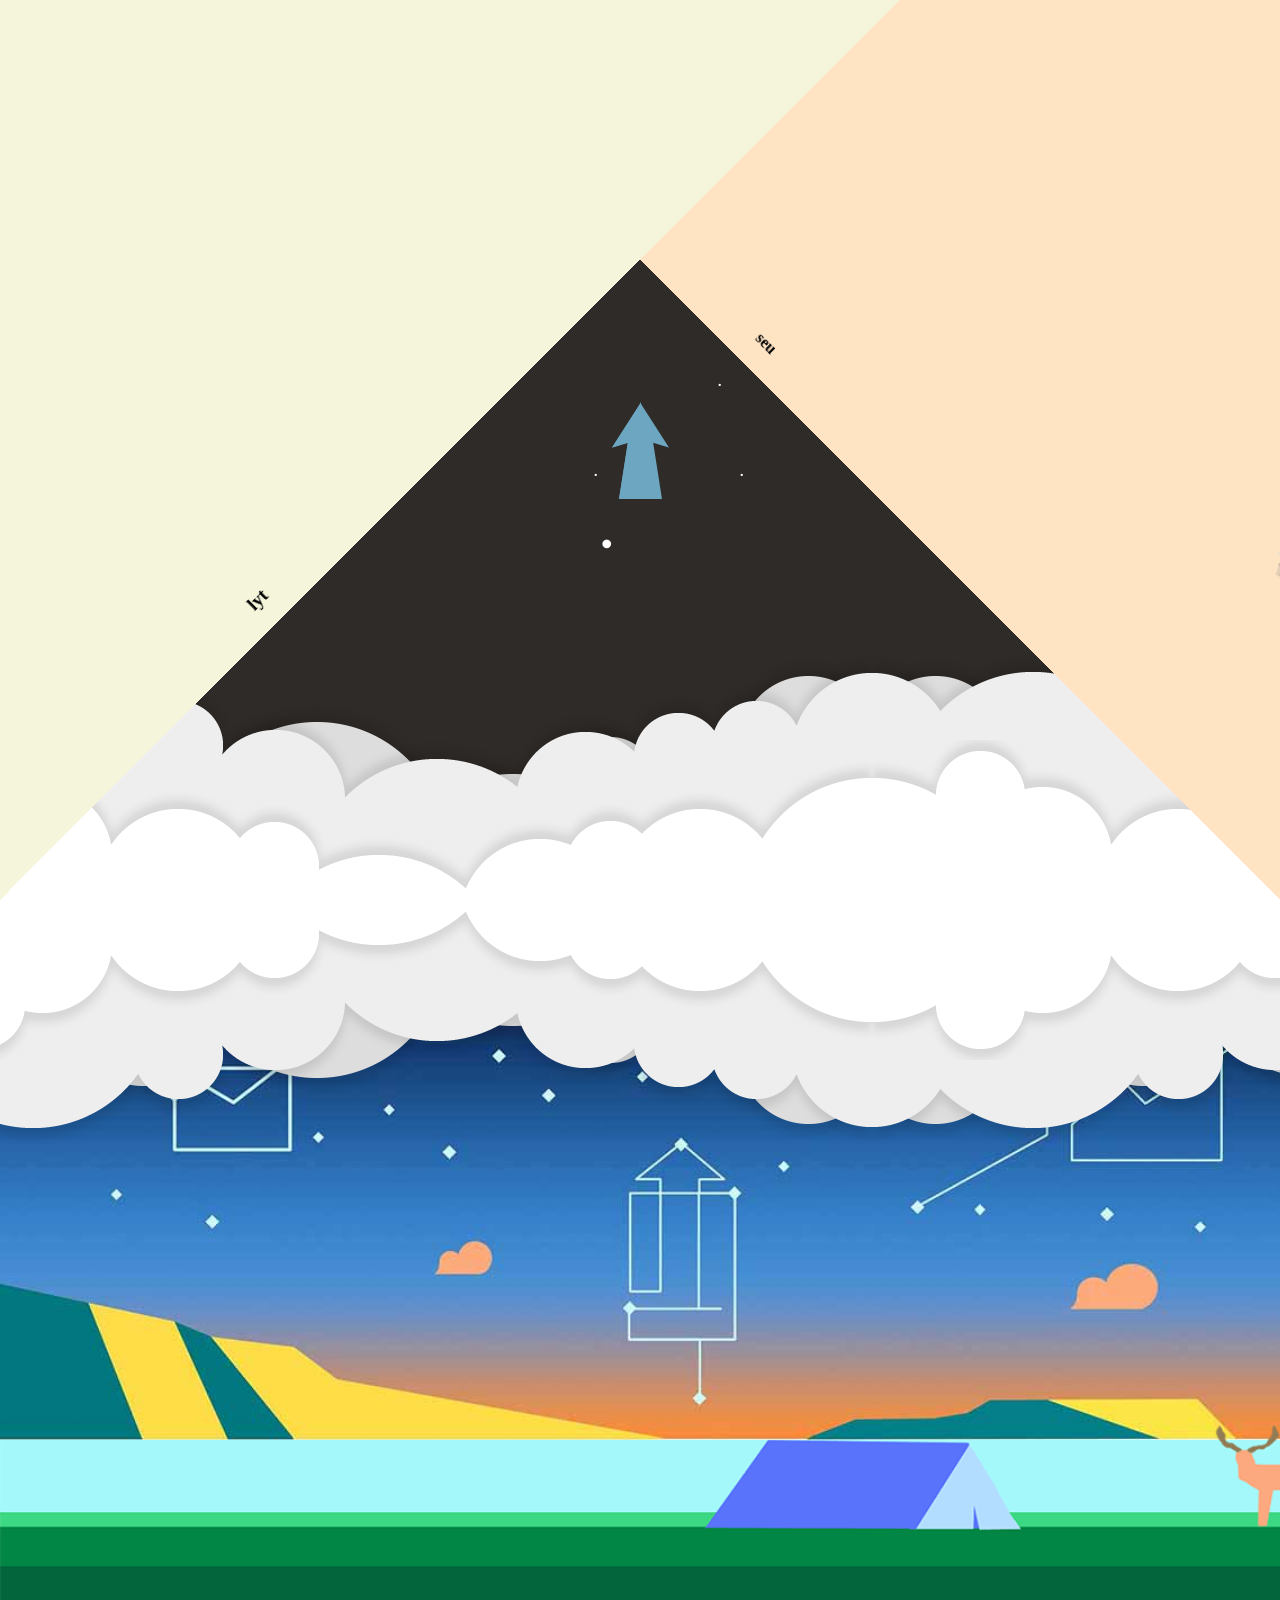
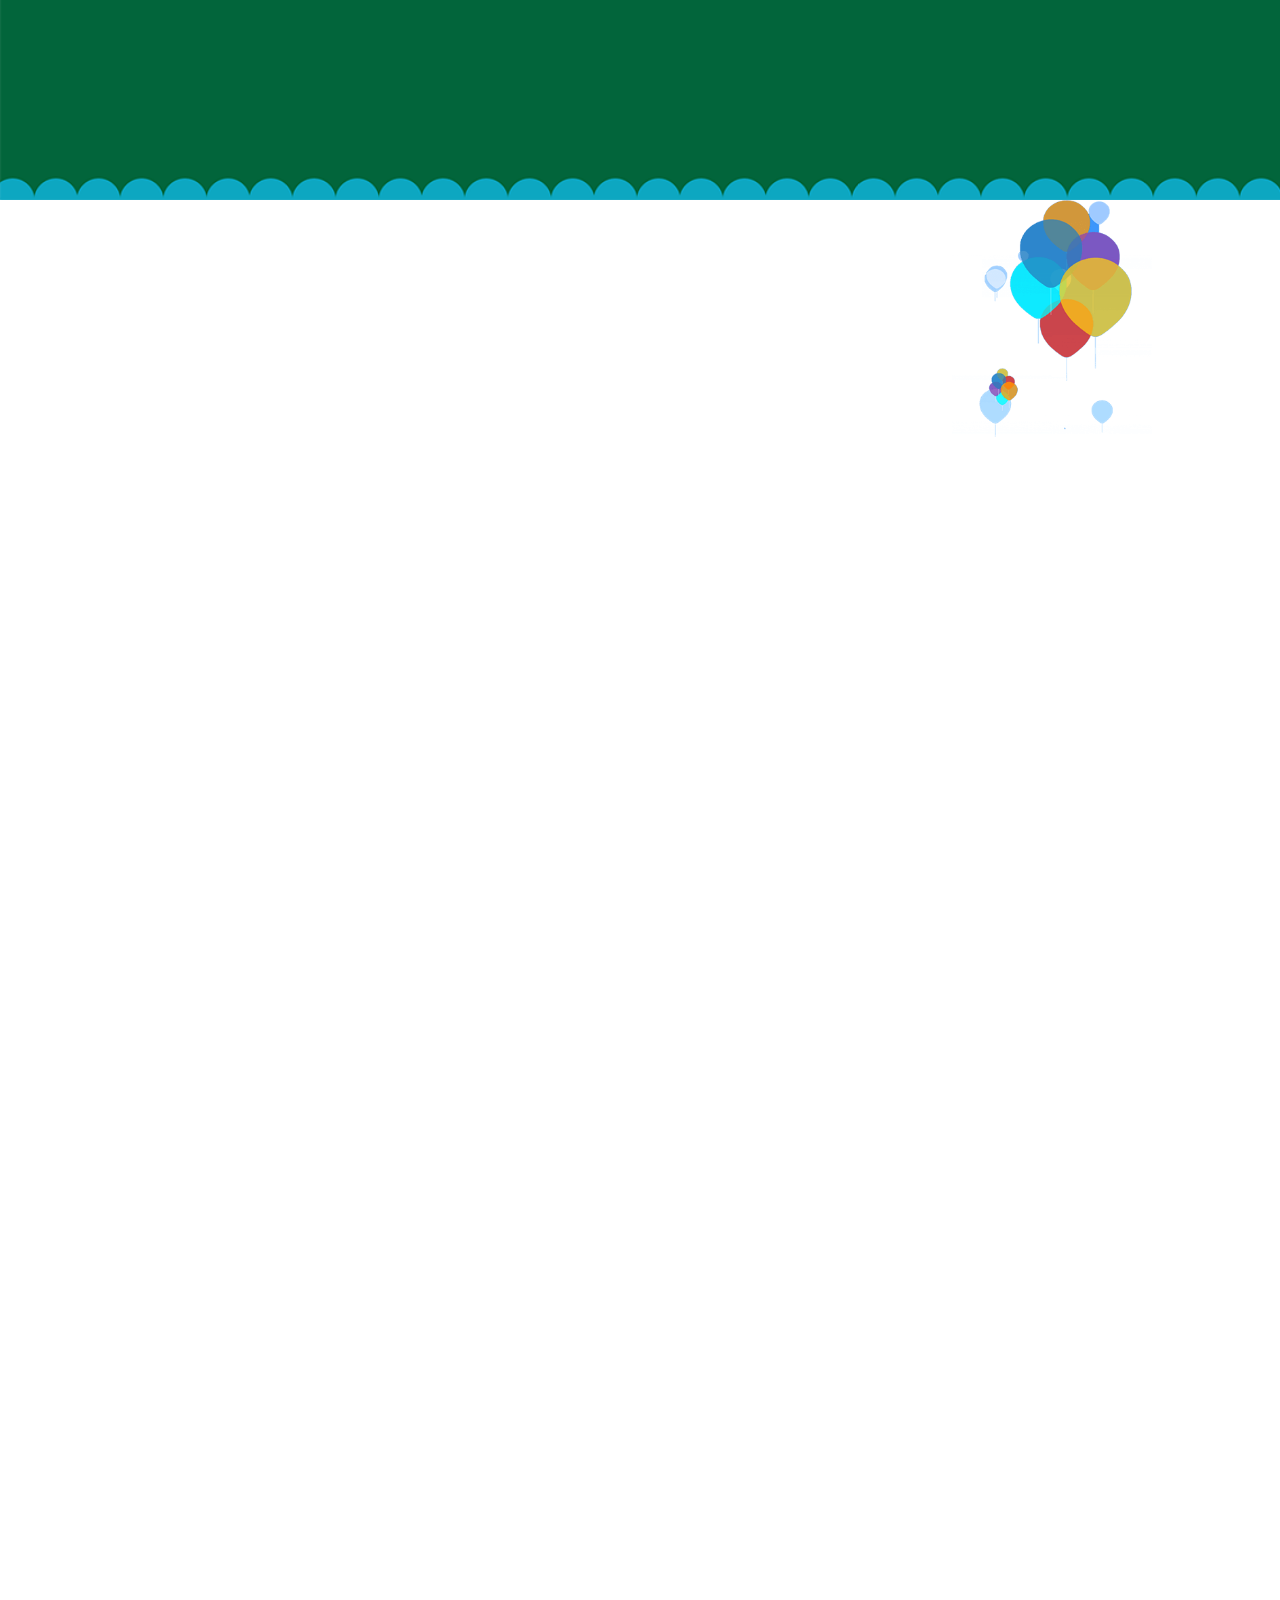
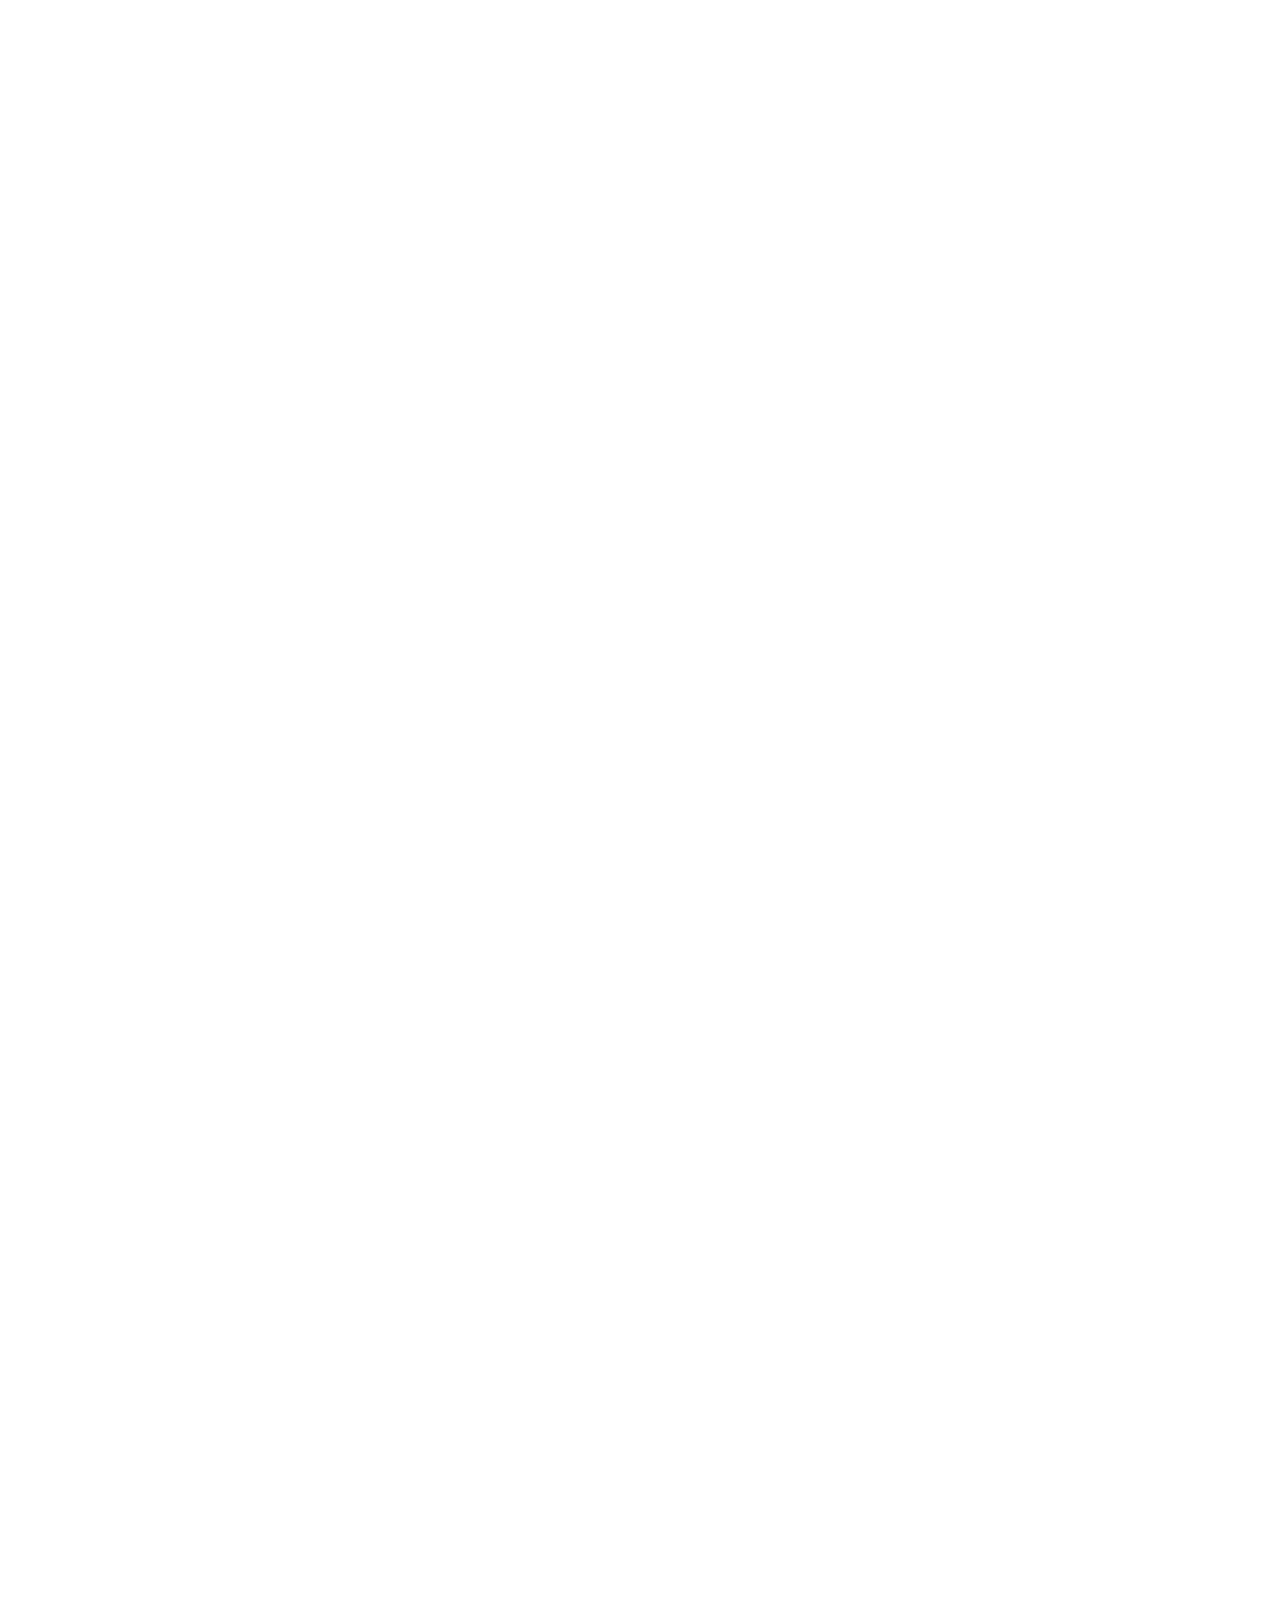
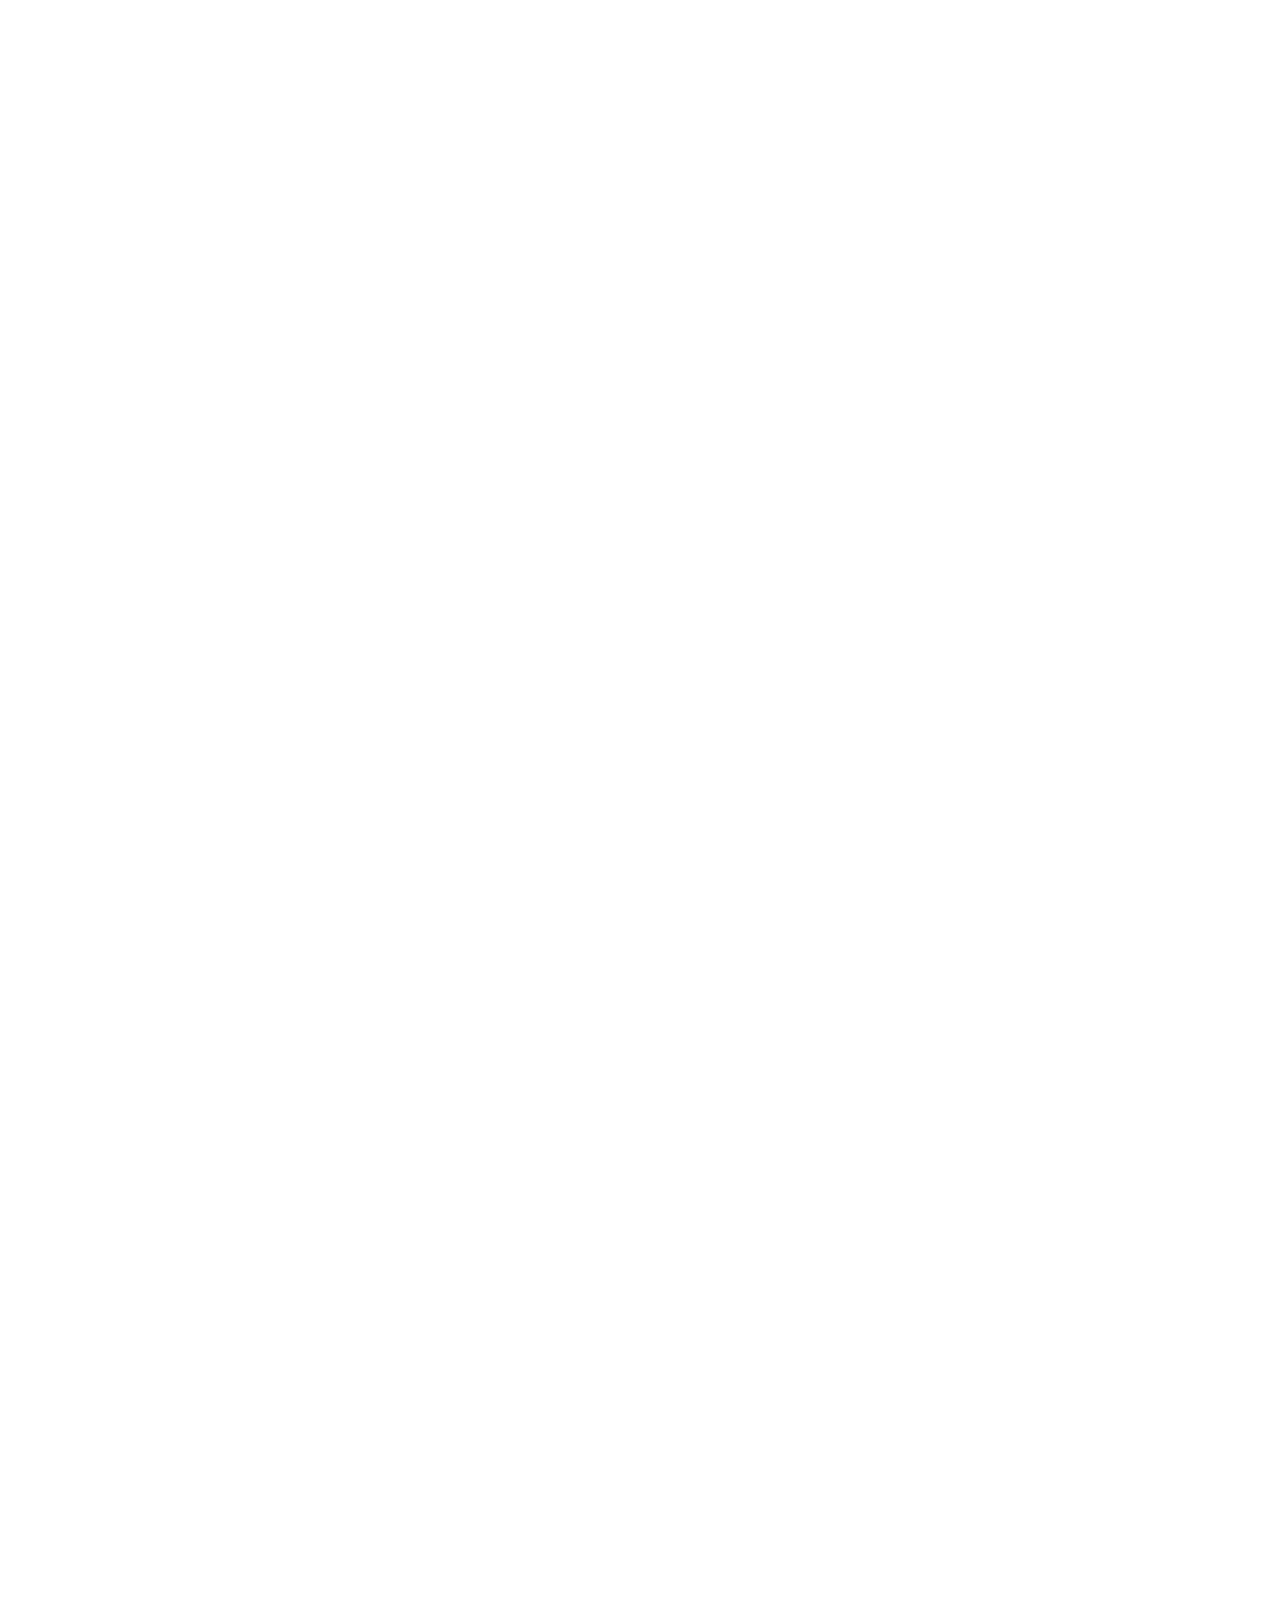
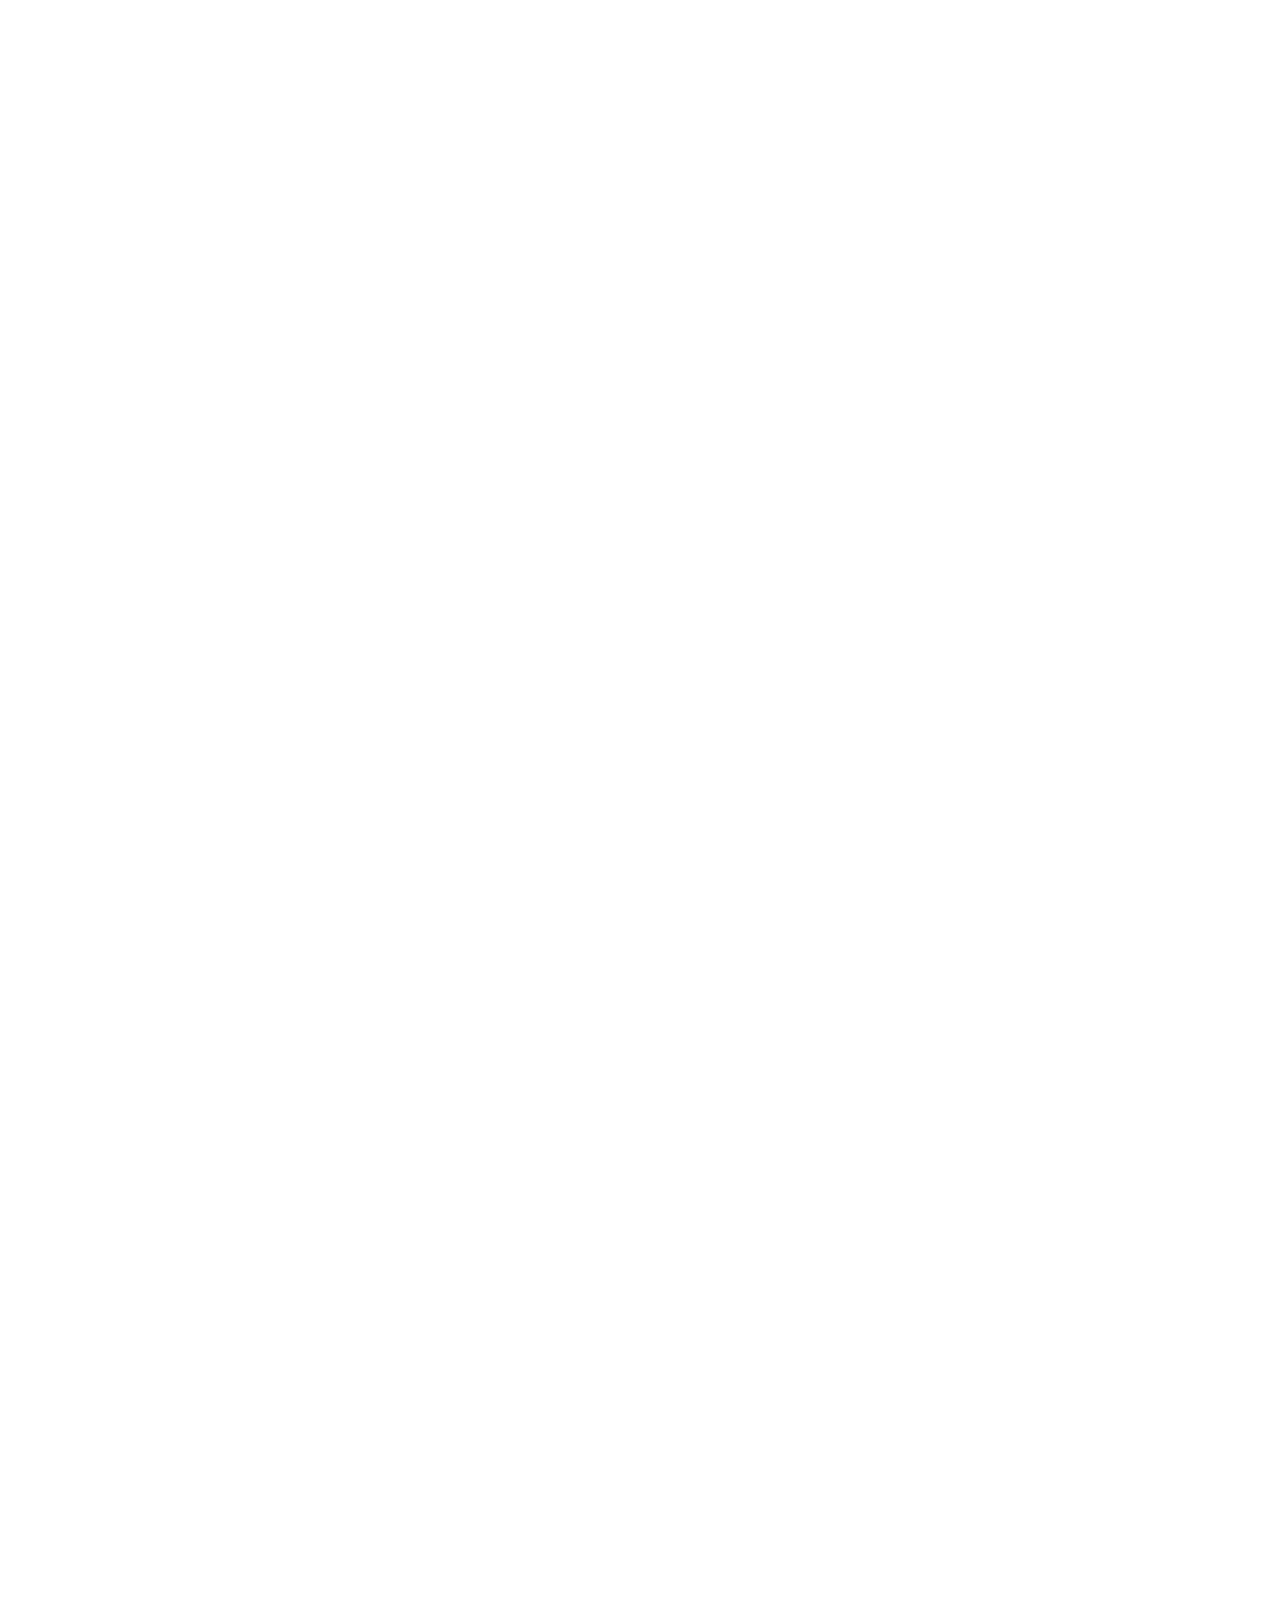
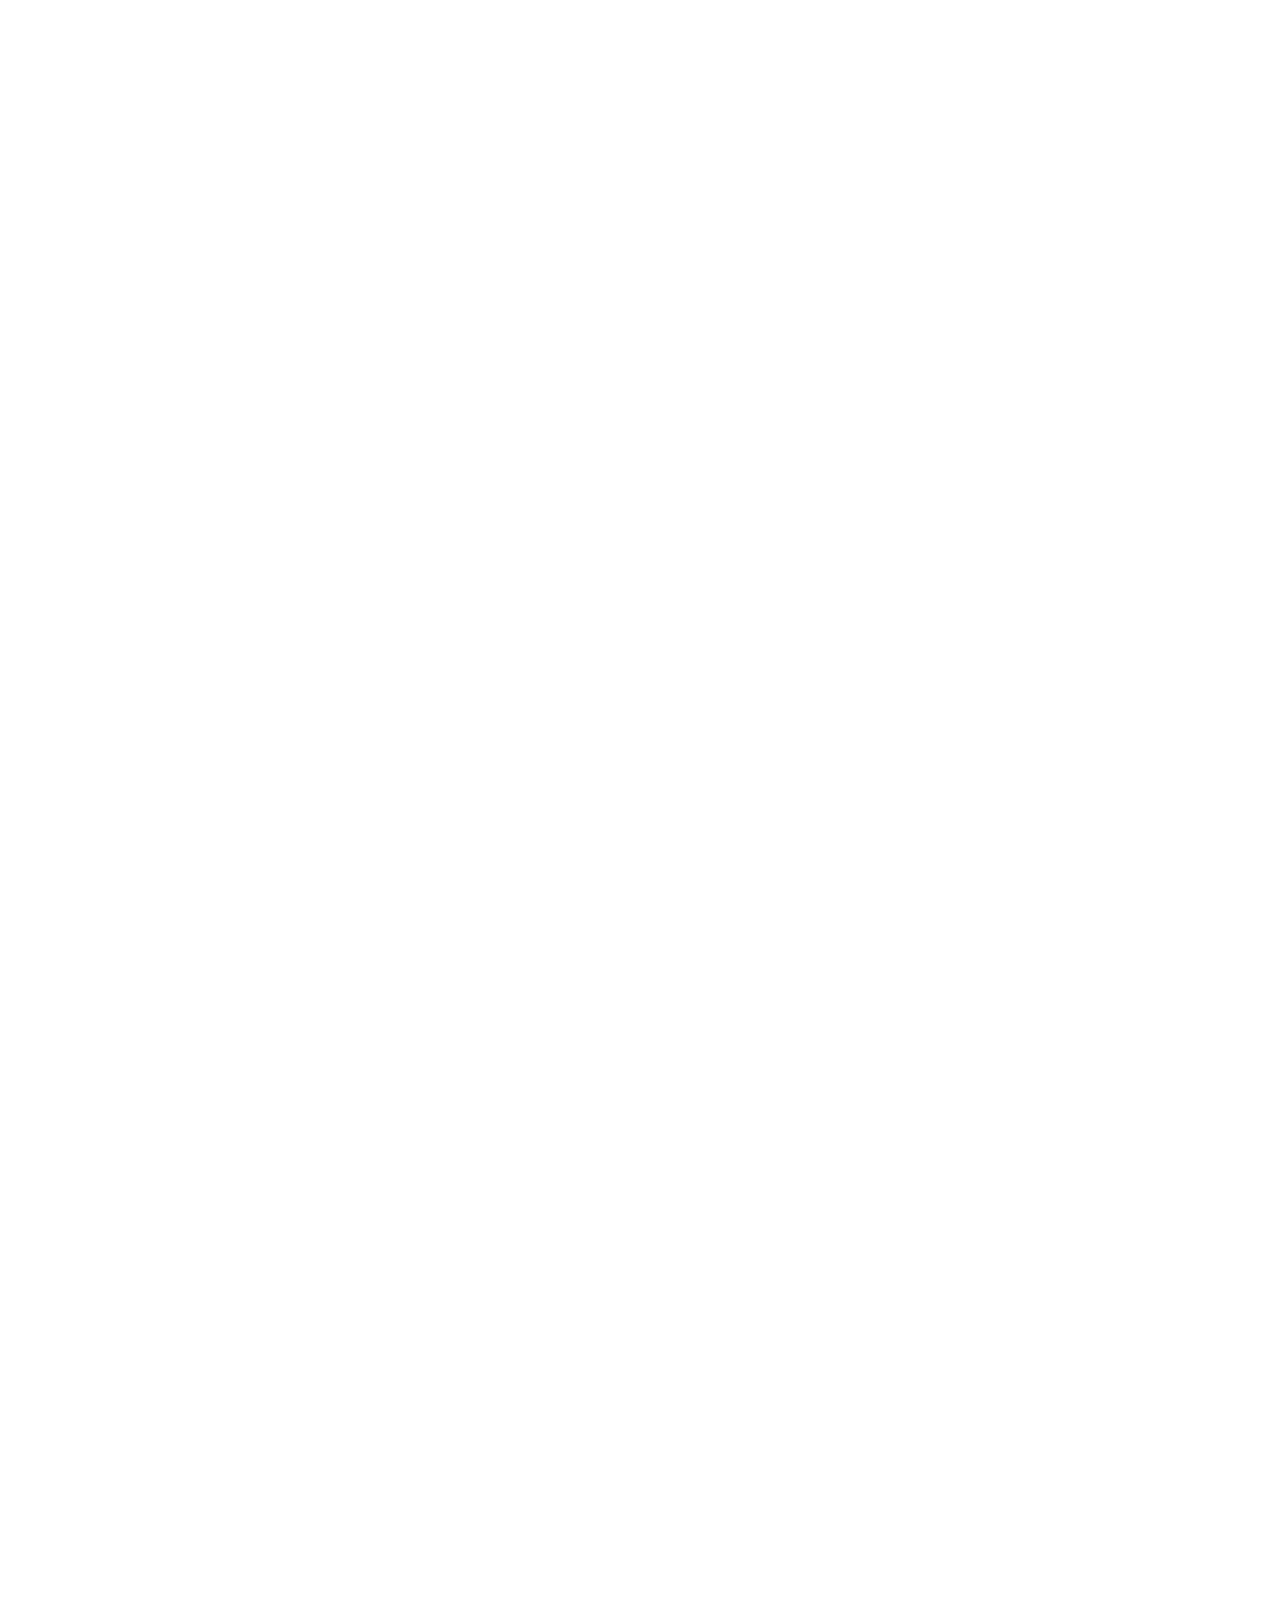
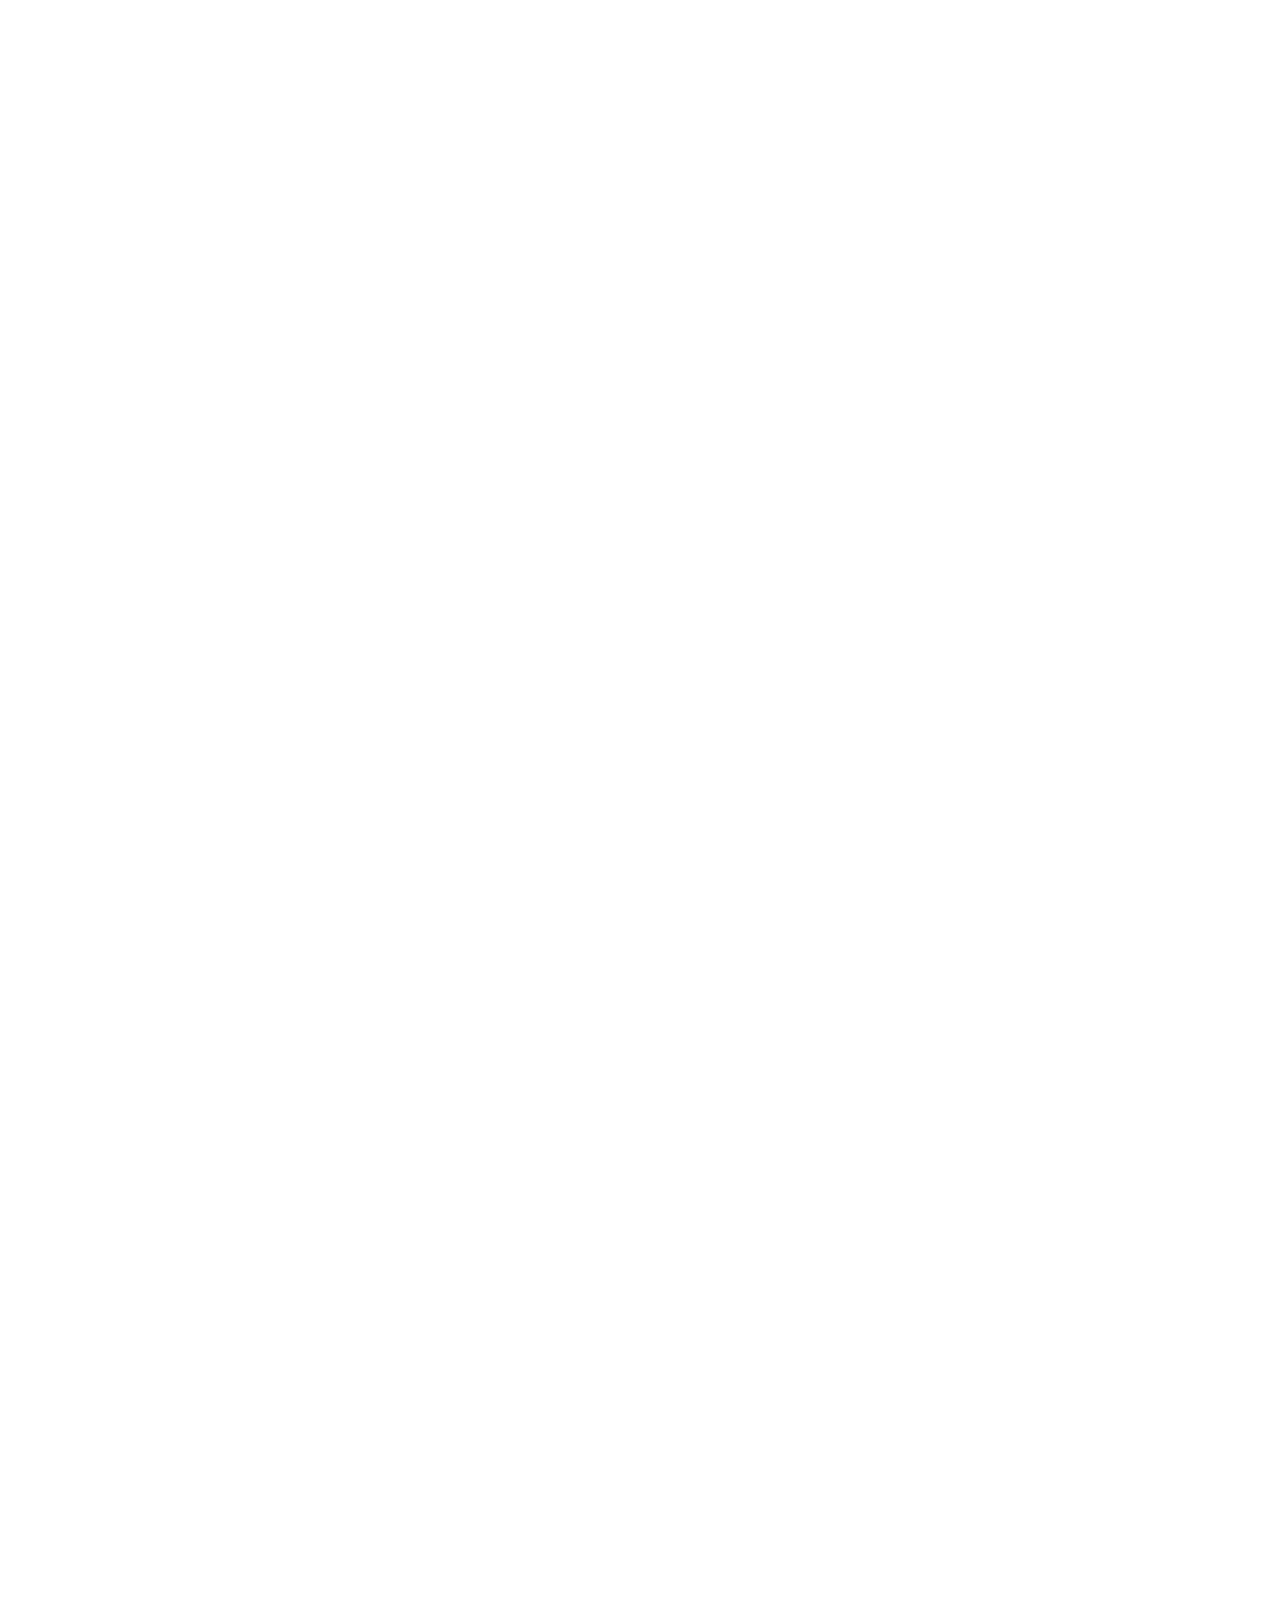
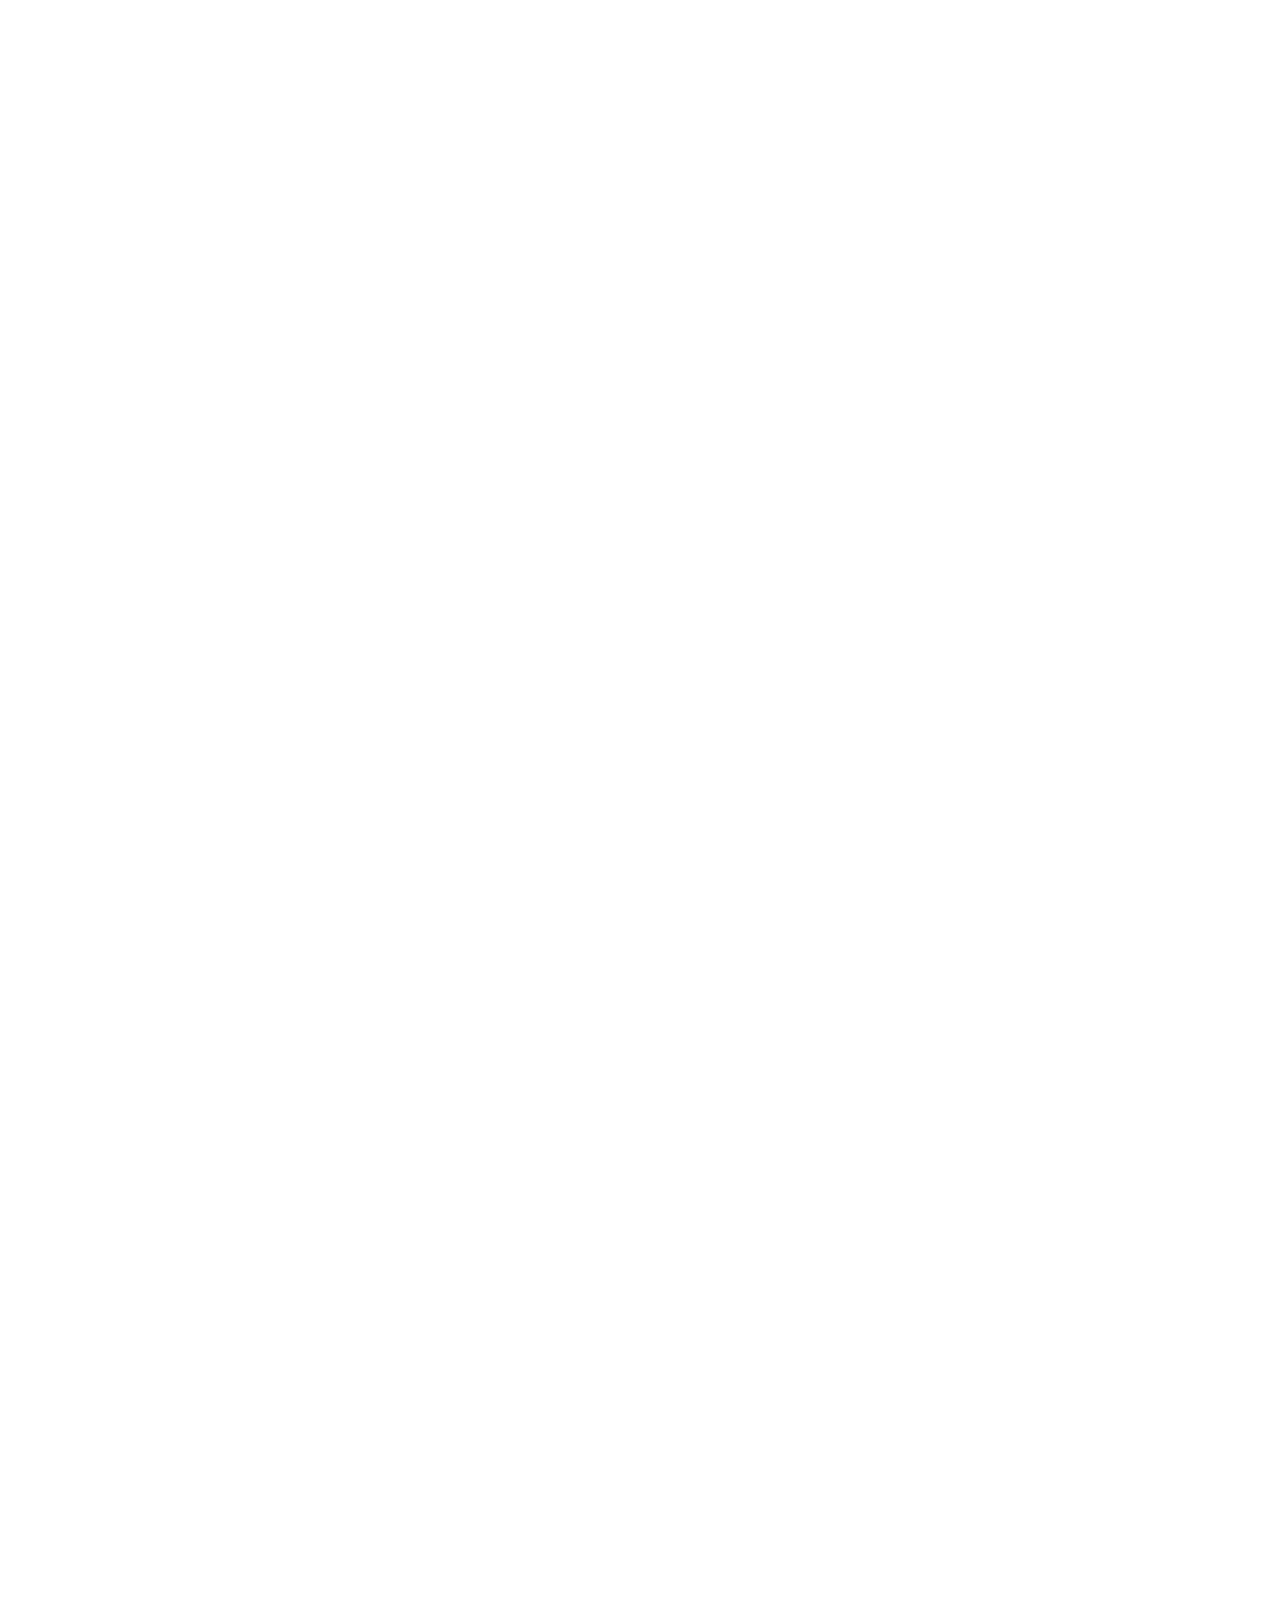
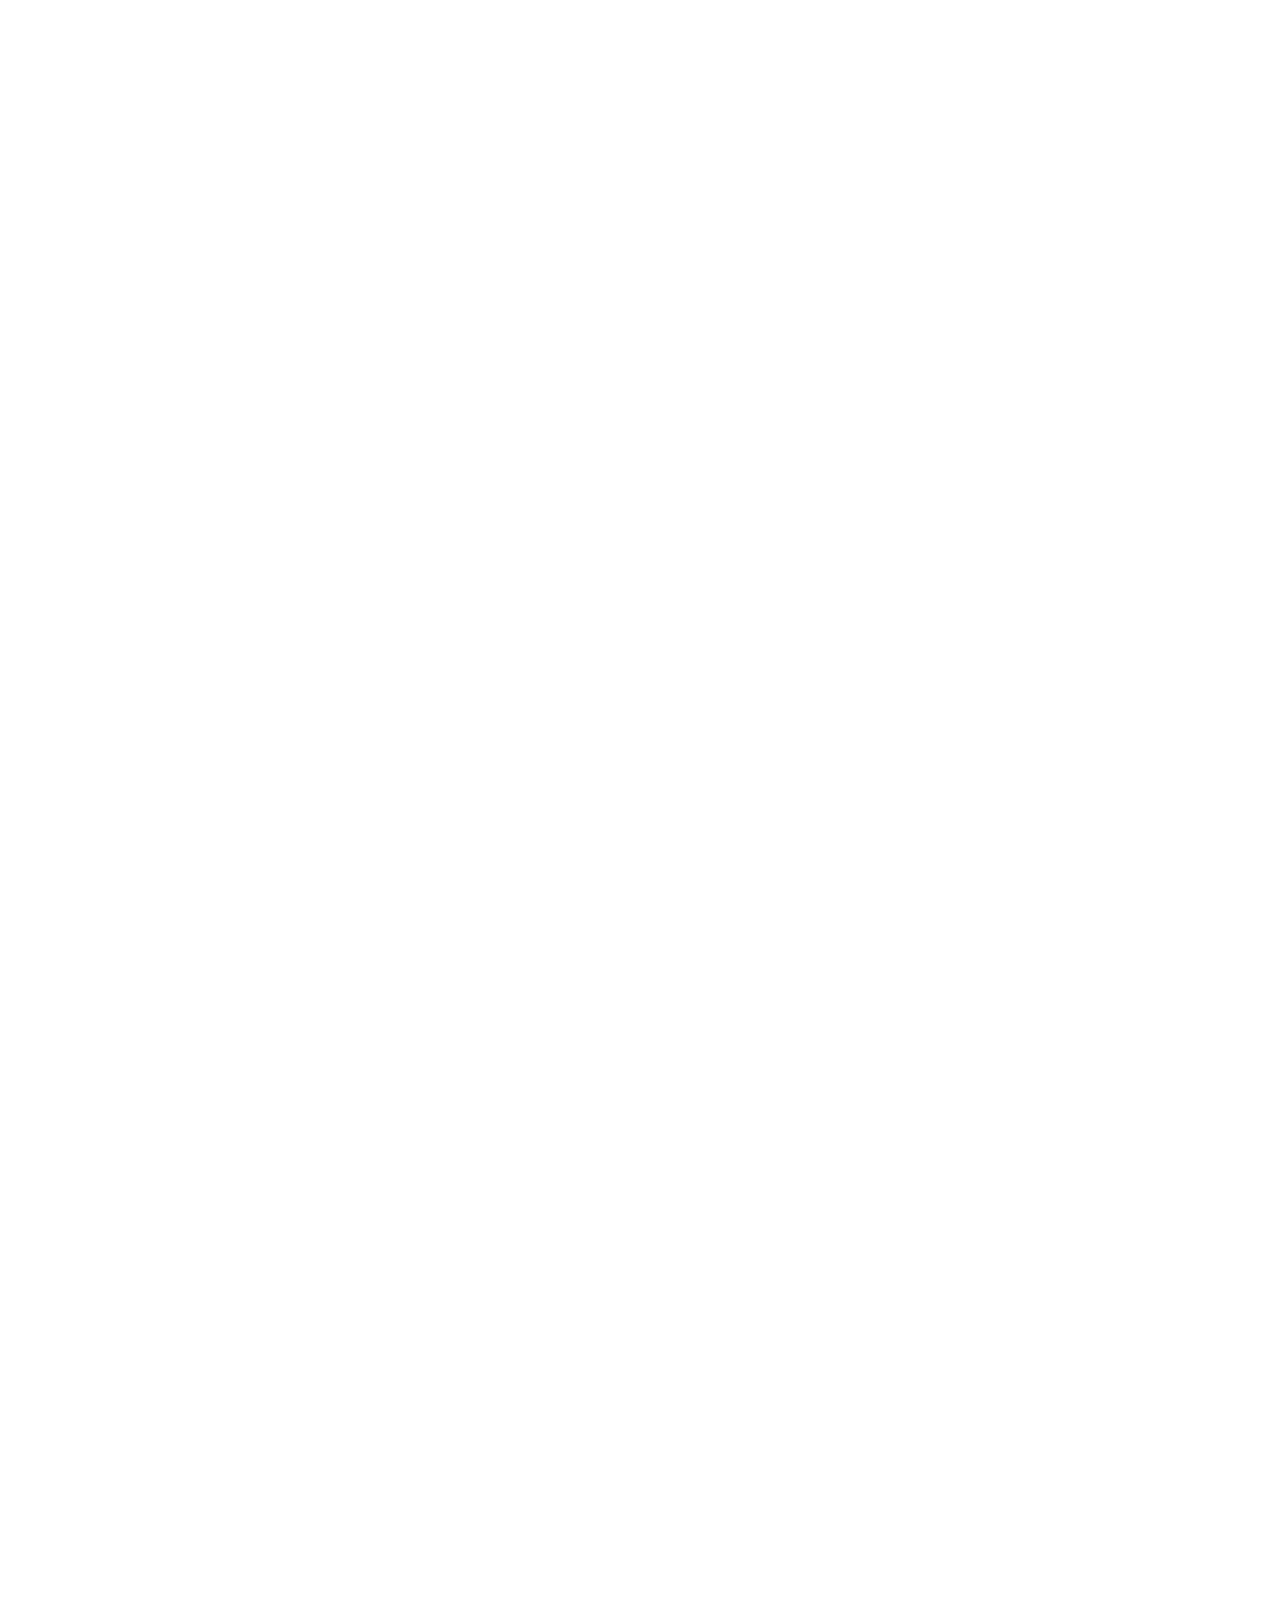
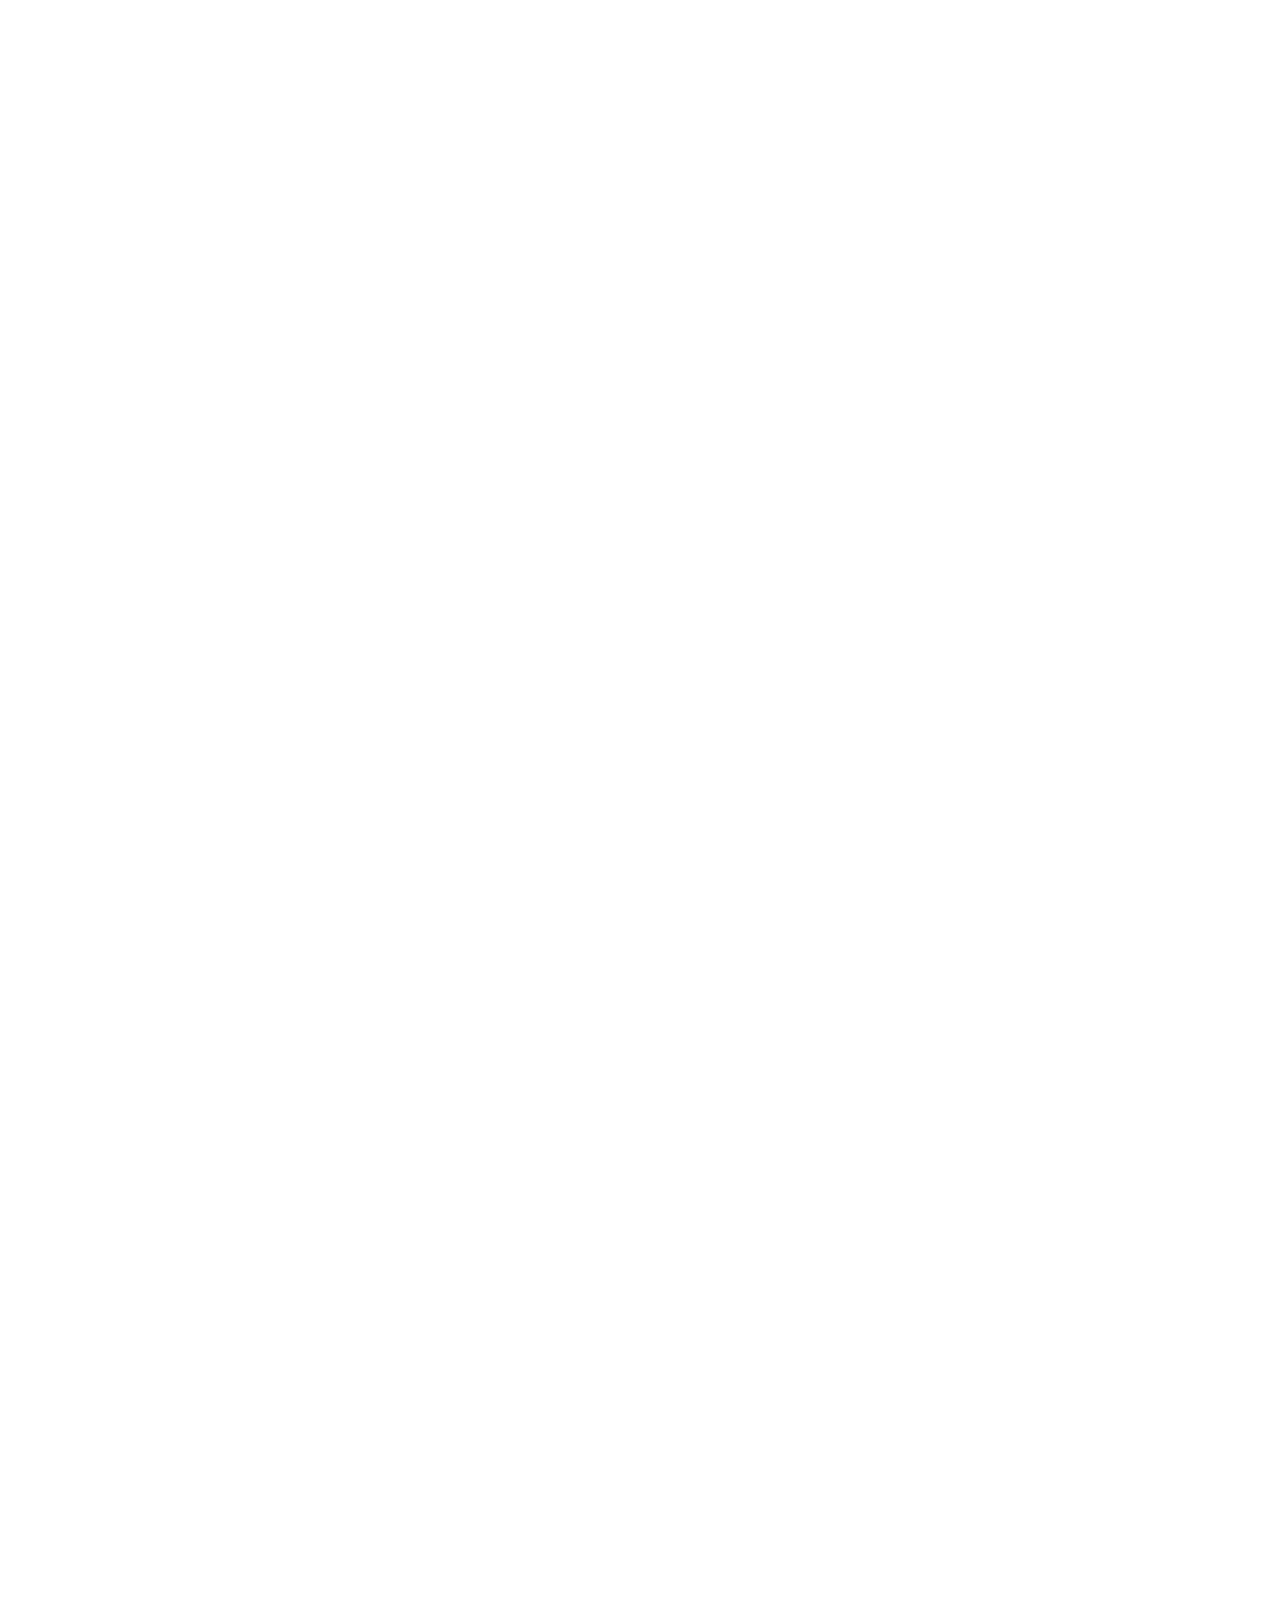
==== commit f1167054: "fds" ====
--- a/index.html
+++ b/index.html
@@ -6,6 +6,7 @@
 		<title></title>
 		<link rel="stylesheet" href="css/main.css" />
 		<link rel="stylesheet" href="css/circle_progress.css" />
+		<link href='http://api.youziku.com/webfont/CSS/5741b0e4f629d80834c7becd' rel='stylesheet' type='text/css' />
 	</head>
 	<body id="">
 		<!--        	
@@ -13,180 +14,21 @@
         -->
 		<div class="loding fullpage">
         	<img src="img/loading.gif"/>
-        </div>
-        
-		<!--            	
-	    	描述：信息(单独一层)
-	    -->
-	    
-	    <!--        	
-        	描述：信息1
-        -->
-		<div class="fullpage infomation" data-20000="transform:translate3d(-100%,0%,0)"  data-23000="transform:translate3d(0%,0%,0)" data-27000="transform:translate3d(0%,0%,0)"  data-30000="transform:translate3d(0%,-100%,0)">
-			<div class="infotop fisrt-info-top">
-				<div class="info-left">
-					<div class="circle circle-1">
-					    <div class="pie_left"><div class="left"></div></div>
-					    <div class="pie_right"><div class="right"></div></div>
-					    <div class="mask"><div class="html-css"><span>HTML/CSS</span><br><span class="value">0</span>%</div></div>
-					</div>
-				</div>
-				<div class="info-right">
-					<img src="img/desk1.png" class="" />
-				</div>
-			</div>
-			<div class="infobottom first-info-bottom">
-				<div class="fullpage absolute">
-					<img src="img/keyboard.png" class="keyboard-1"/>
-					<img src="img/keyboard.png" class="keyboard-2"/>
-					<img src="img/keyboard.png" class="keyboard-3"/>
-				</div>
-				<div class="info information-1" data-23000="transform:translate3d(0,100%,0)" data-24000="transform:translate3d(0,0%,0)">
-						<p>能够编写语义化的 HTML，模块化的 CSS，实现较复杂的布局与动画</p>
-						
-				</div>
-				
-				<div class="info information-2" data-24000="transform:translate3d(0,100%,0)" data-25000="transform:translate3d(0,50%,0)">					
-						<p>熟悉已标准化的 HTML5 / CSS3 新特性</p>
-				</div>
-			</div>
-			
-		</div>
-		<!--        	        	
-        	描述：信息2
-        -->
-		<div class="fullpage infomation" data-43000="transform:translate3d(0%,-100%,0)"  data-46000="transform:translate3d(0%,0%,0)" data-56000="transform:translate3d(0%,0%,0)"  data-60000="transform:translate3d(-100%,0%,0)">
-			<div class="infotop second-info-top">
-				<div class="info-left">
-					<div class="circle circle-2">
-					    <div class="pie_left"><div class="left"></div></div>
-					    <div class="pie_right"><div class="right"></div></div>
-					    <div class="mask"><div class="html-css"><span>JavaScript</span><br><span class="value">0</span>%</div></div>
-					</div>
-				</div>
-				<div class="info-right">
-					<img src="img/desk2.png" class="" />
-				</div>
-			</div>
-			<div class="infobottom second-info-bottom">
-				<div class="fullpage absolute">
-					<img src="img/js.jpg" class="keyboard-1"/>
-					<img src="img/js.jpg" class="keyboard-2"/>
-					<img src="img/js.jpg" class="keyboard-3"/>
-				</div>
-				<div class="info information-3" data-46000="transform:translate3d(100%,0,0)" data-49000="transform:translate3d(0%,0,0)">
-						<p>熟悉 ECMAScript（JavaScript），对 JavaScript 引擎及相关 JIT 技术有一定的了解</p>						
-				</div>
-				
-				<div class="info information-4" data-51000="transform:translate3d(100%,0,0)" data-54000="transform:translate3d(0%,0,0)">											
-						<p>了解 ECMAScript 新标准与相关后处理工具并能在项目中使用</p>
-				</div>
-			</div>
-			
-		</div>
-		
-		<!--        	        	
-        	描述：信息3
-        -->
-		<div class="fullpage infomation" data-76000="transform:translate3d(100%,0%,0)"  data-78000="transform:translate3d(0%,0%,0)" data-86000="transform:translate3d(0%,0%,0)"  data-90000="transform:translate3d(-100%,0%,0)">
-			<div class="infotop third-info-top">
-				<div class="info-left">
-					<div class="circle circle-3">
-					    <div class="pie_left"><div class="left"></div></div>
-					    <div class="pie_right"><div class="right"></div></div>
-					    <div class="mask"><div class="html-css"><span>DOM/Web API</span><br><span class="value">0</span>%</div></div>
-					</div>
-				</div>
-				<div class="info-right">
-					<img src="img/desk3.png" class="" />
-				</div>
-			</div>
-			<div class="infobottom third-info-bottom">
-				<div class="fullpage absolute">
-					<img src="img/api.png" class="keyboard-1"/>
-					<img src="img/api.png" class="keyboard-2"/>
-					<img src="img/api.png" class="keyboard-3"/>
-				</div>
-				<div class="info information-5" data-78000="transform:translate3d(100%,0,0)" data-81000="transform:translate3d(0%,0,0)">
-						<p>熟悉原生 DOM 与 BOM 的使用及相关标准（W3C / WHATWG），有桌面 / 移动端前端组件的开发经验</p>						
-				</div>
-				
-				<div class="info information-6" data-82000="transform:translate3d(100%,0,0)" data-84000="transform:translate3d(0%,0,0)">											
-						<p>对 WebGL / Web Workers / WebSocket / Web Components / SVG 等 API 有一定的使用经验</p>
-				</div>
-			</div>			
-		</div>
-		<!--        	        	
-        	描述：信息4
-        -->
-		<div class="fullpage infomation" data-100000="transform:translate3d(0%,0%,0)" data-110000="display:block"  data-113000="display:none">
-			<div class="infotop fourth-info-top" data-100000="transform:translate3d(-100%,0%,0)" data-103000="transform:translate3d(0%,0%,0)" data-110000="transform:translate3d(0%,0%,0)"  data-113000="transform:translate3d(100%,0%,0)">
-				<div class="info-left">
-					<div class="circle circle-4">
-					    <div class="pie_left"><div class="left"></div></div>
-					    <div class="pie_right"><div class="right"></div></div>
-					    <div class="mask"><div class="html-css"><span>Web 后端</span><br><span class="value">0</span>%</div></div>
-					</div>
-				</div>
-				<div class="info-right">
-					<img src="img/desk4.png" class="" />
-				</div>
-			</div>
-			<div class="infobottom fourth-info-bottom" data-100000="transform:translate3d(100%,0%,0)" data-103000="transform:translate3d(0%,0%,0)" data-110000="transform:translate3d(0%,0%,0)"  data-113000="transform:translate3d(-100%,0%,0)">
-				<div class="fullpage absolute">
-					<img src="img/rokect.png" class="keyboard-1"/>
-					<img src="img/rokect.png" class="keyboard-2"/>
-					<img src="img/rokect.png" class="keyboard-3"/>
-				</div>
-				<div class="info information-7" data-103000="transform:translate3d(100%,0,0)" data-106000="transform:translate3d(0%,0,0)">
-						<p>能够使用 Node.js API / Express / Koa 搭建简单的后端程序与数据库交互、渲染模板及提供 RESTful API</p>						
-				</div>
-				
-				<div class="info information-8" data-106000="transform:translate3d(100%,0,0)" data-109000="transform:translate3d(0%,0,0)">											
-						<p>了解异步 I/O 及事件驱动的服务器模型，掌握常见的异步编程解决方案</p>
-				</div>
-			</div>			
-		</div>
-		<!--        	        	
-        	描述：信息5
-        -->
-		<div class="fullpage infomation" data-0="display:none" data-120000="display:block"  data-133000="display:none">
-			<div class="infotop fifth-info-top" data-120000="transform:translate3d(0%,-100%,0)" data-123000="transform:translate3d(0%,0%,0)" data-130000="transform:translate3d(0%,0%,0)"  data-133000="transform:translate3d(0%,-100%,0)">
-				<div class="info-left">
-					<div class="circle circle-5">
-					    <div class="pie_left"><div class="left"></div></div>
-					    <div class="pie_right"><div class="right"></div></div>
-					    <div class="mask"><div class="html-css"><span>基本技能</span><br><span class="value">0</span>%</div></div>
-					</div>
-				</div>
-				<div class="info-right">
-					<img src="img/desk4.png" class="" />
-				</div>
-			</div>
-			<div class="infobottom fifth-info-bottom" data-120000="transform:translate3d(0%,100%,0)" data-123000="transform:translate3d(0%,0%,0)" data-130000="transform:translate3d(0%,0%,0)"  data-133000="transform:translate3d(0%,100%,0)">
-				<div class="fullpage absolute">
-					<img src="img/rokect.png" class="keyboard-1"/>
-					<img src="img/rokect.png" class="keyboard-2"/>
-					<img src="img/rokect.png" class="keyboard-3"/>
-				</div>
-				<div class="info information-9" data-123000="transform:translate3d(100%,0,0)" data-126000="transform:translate3d(0%,0,0)">
-						<p>熟悉 Python，能实现简单的数据及图像处理工具、自动化脚本、爬虫、机器学习算法及分布式程序（参见 GitHub）</p>						
-				</div>
-				
-				<div class="info information-10" data-126000="transform:translate3d(100%,0,0)" data-129000="transform:translate3d(0%,0,0)">											
-						<p>日常使用 Git 与 Sublime Text / Vim 进行开发，也乐于尝试新工具</p>
-				</div>
-			</div>			
-		</div>
+        </div>		
 		<!--        	        	
         	描述：场景1
         -->
-		<section class="scence1 fullpage" data-6300="transform:translate3d(0,0%,0)"  data-10000="transform:translate3d(0,-100%,0)" data-30000="transform:translate3d(0,-100%,0)" data-33000="transform:translate3d(0,-130%,0)">
+		<section class="scene1 fullpage" 
+			data-6300="transform:translate3d(0,0%,0);display:block"  
+			data-10000="transform:translate3d(0,-100%,0);display:block" 
+			data-30000="transform:translate3d(0,-100%,0);display:block" 
+			data-33000="transform:translate3d(0,-130%,0);display:none">
 			<!--
             	描述：背景
             -->
             <div class="fullpage overflowhidden absolute">
-				<div class="star_planet fullpage" data-4900="transform:translate3d(0,0px,0)" >
+				<div class="scene1-1 star_planet fullpage" 
+					data-4900="transform:translate3d(0,0px,0)" >
 					<img src="img/phone_planet.jpg" alt=""  class="background_img"/>	
 				</div>
 			</div>
@@ -201,13 +43,18 @@
 				<!--                
                 	描述：飞船
                 -->
-                <div class="fullpage" data-3570="transform:scale(0) translate3d(0,0%,0)" data-3700="transform:scale(1) translate3d(0,0%,0)" data-6100="transform:scale(1) translate3d(0,-100%,0)">
+                <div class="fullpage" 
+                	data-3570="transform:scale(0) translate3d(0,0%,0)" 
+                	data-3700="transform:scale(1) translate3d(0,0%,0)" 
+                	data-6100="transform:scale(1) translate3d(0,-100%,0)">
 					<div class="spaceship absolute" ></div>
 				</div>
 				<!--                	
                 	描述：hello world
                 -->
-				<!--<div class="hello_world" data-4500="opacity:0" data-6400="opacity:0.94"></div>-->
+				<div class="hello_world" 
+					data-4500="opacity:0" 
+					data-6400="opacity:0.94"></div>
 				<!--                	
                 	描述：云朵
                 -->
@@ -233,21 +80,25 @@
 			<!--            	
             	描述：个人介绍
             -->
-			<section class="intro slide fullpage" data-0="transform:translate3d(0,0%,0)" data-3000 ="transform:translate3d(0,-100%,0)">
+			<section class="intro slide fullpage siyuan" 
+				data-0="transform:translate3d(0,0%,0)" 
+				data-3000 ="transform:translate3d(0,-100%,0)">
 				<!--                	
                 	描述：右边
                 -->
 				<div class="awardsright fullpage absolute">
-					<h4>个人简历</h4>
+					<h4>seu</h4>
 				</div>
 				<!--                	
                 	描述：左边
                 -->
 				<div class="awardsleft fullpage absolute">
-					<h3>李杨韬</h3>
+					<h3>lyt</h3>
 				</div>							
 			</section>
-			<div class="arrow" data-0="opacity:1;display:block" data-3000="opacity:0;display:none"></div>
+			<div class="arrow" 
+				data-0="opacity:1;display:block" 
+				data-3000="opacity:0;display:none"></div>
 		</section>
 		
 		
@@ -255,129 +106,205 @@
 		<!--
         	描述：场景2
         -->
-		<section class="scence2 fullpage" data-6100="transform:translate3d(0,100%,0)" data-9100="transform:translate3d(0,0%,0);" data-26000="transform:translate3d(0%,0%,0)"  data-30000="transform:translate3d(0%,-100%,0)">
-
+		<section class="scene2 fullpage" 
+			data-6100="transform:translate3d(0,100%,0);display:block" 
+			data-9100="transform:translate3d(0,0%,0);display:block" 
+			data-20000="transform:translate3d(0%,0%,0);display:none"  
+			>
+			<!--            	
+            	描述：背景
+            -->
+            <div class="fullpage absolute overflowhidden">
+			
+				<div class="fullpage scene2-1" 
+					data-10000="transform:translate3d(0px,0,0)">
+					<img src="img/scene2_2.jpg"  class="background_img"/>
+				</div>
+				
+				<div class="fullpage scene2-2" 
+					data-10000="transform:translate3d(0px,0,0)">
+					<img src="img/scene2_1.png"  class="background_img"/>
+				</div>
+			</div>
 			<!--        	
         	描述：走路1
         	-->
-        	<div class="fullpage animatewrap" data-0="display:none" data-10100="display:block;transform:translate3d(-100%,0,0)"  data-20000="transform:translate3d(0%,0,0);opacity:1"  data-22000="opacity:0">
+        	<div class="fullpage animatewrap" 
+        		data-0="display:none" 
+        		data-9100="display:block;transform:translate3d(-100%,0,0)"  
+        		data-18000="transform:translate3d(0%,0,0);opacity:1"  
+        		data-20000="opacity:0">
 				<div class="sprite walkman1"></div>
 			</div>
 			<!--                	
             	描述：气球1
             -->
-            <div class="fullpage ballonwrap"  data-20000="transform:translate3d(0,100%,0)" data-23000="transform:translate3d(0,-100%,0)">
+            <div class="fullpage ballonwrap"  
+            	data-17000="transform:translate3d(0,100%,0)" 
+            	data-19000="transform:translate3d(0,-100%,0)">
 				<img class="ballon" src="img/ballon.png"></img>
 			</div>
-			<!--                	
-            	描述：气球2
-    
-            <div class="fullpage ballon2wrap" data-16000="transform:translateY(100%)" data-18500="transform:translateY(-100%)">
-				<img class="ballon2" src="img/ballon2.png"></img>
-			</div>
-			-->
-			<!--            	            	
-            	描述：气球3
-            -->
-            <div class="fullpage ballon3wrap" data-25000="transform:translate3d(0,-100%,0) scale(0.6)" data-28000="transform:translate3d(0,0%,0) scale(0.6)" data-32500="transform:translate3d(0,100%,0) scale(0.6)" data-33500="transform:translate3d(0,100%,0) scale(0.6)" data-35000="transform:translate3d(0,100%,0) scale(0)">
-	            <div class="ballon3div absolute overflowhidden">
-					<img  class="ballon3" src="img/ballon3.png" />
-					<img class="people_center" src="img/people.png" data-0="display:none" data-26000="display:block;opacity:0" data-28000="opacity:1;"  ></img>
-				</div>
-			</div>
-			<!--            	
-            	描述：背景
-            -->
-            <div class="fullpage absolute overflowhidden">
+	
+		</section>
+		 <!--        	
+        	描述：信息1
+        -->
+		<div class="fullpage infomation" 
+			data-0="display:none"
+			data-17000="transform:translate3d(-100%,0%,0);display:block"  
+			data-20000="transform:translate3d(0%,0%,0);display:block" 
+			data-26000="transform:translate3d(0%,0%,0);display:block"  
+			data-30000="transform:translate3d(0%,-100%,0);display:none">
+			<div class="infotop fisrt-info-top">
+				<div class="info-left">
+					<div class="circle circle-1">
+					    <div class="pie_left"><div class="left"></div></div>
+					    <div class="pie_right"><div class="right"></div></div>
+					    <div class="mask siyuan"><div class="html-css"><span>HTML/CSS</span><br><span class="value">0</span>%</div></div>
+					</div>
+				</div>
+				<div class="info-right">
+					<img src="img/desk1.png" class="" />
+				</div>
+			</div>
+			<div class="infobottom first-info-bottom">
+				<div class="fullpage absolute">
+					<img src="img/keyboard.png" class="keyboard-1"/>
+					<img src="img/keyboard.png" class="keyboard-2"/>
+					<img src="img/keyboard.png" class="keyboard-3"/>
+				</div>
+				<div class="info information-1" 
+					data-20000="transform:translate3d(0,100%,0)" 
+					data-23000="transform:translate3d(0,0%,0)">
+						<p>能够编写语义化的 HTML，模块化的 CSS，实现较复杂的布局与动画</p>
+						
+				</div>
+				
+				<div class="info information-2" 
+					data-23000="transform:translate3d(0,100%,0)" 
+					data-26000="transform:translate3d(0,50%,0)">					
+						<p>熟悉已标准化的 HTML5 / CSS3 新特性</p>
+				</div>
+			</div>
 			
-				<div class="hill-2 hill fullpage" data-9100="transform:translate3d(0px,0,0)">
-					<img src="img/scene2_2.jpg"  class="background_img"/>
-				</div>
-				
-				<div class="hill-1 hill fullpage" data-9100="transform:translate3d(0px,0,0)">
-					<img src="img/scene2_1.png"  class="background_img"/>
-				</div>
-			</div>
-			<!--
-	                        描述：场景2信息
-	       	 -->
-			<!--<section class="scence2_info">
-			 
-				<div class="HTMLinfo absolute" data-15000=" transform:translateX(250%)" data-20000="transform:translateX(0%)" data-21000="transform:translateX(0%)" data-23000="transform:translateX(-100%)">
-					<div class="HTMLinfo_container">
-							<img src="img/Flat-Code-Icon-1024.jpg">
-							<div class="HTML_content">
-									
-								<div>									
-									<p>能够编写语义化的 HTML，模块化的 CSS，实现较复杂的布局与动画</p>
-									<p>熟悉已标准化的 HTML5 / CSS3 新特性</p>
-								</div>
-								 
-							</div>			
-					</div>	
-				</div>
-			 
-				<div class="HTMLinfo absolute" data-emit-events data-23300="transform:scale3d(0,0,0) translateX(0)" data-25300="transform:scale3d(1,1,1) translateX(0%)" data-27300="transform:scale3d(1,1,1) translateX(0%)"  data-30300="transform:scale3d(0,0,0) translateX(0%)">
-					<div class="JSinfo_container HTMLinfo_container">
-							<img src="img/htmlinfo.jpg">
-							<div class="JS_content HTML_content">								
-								<div>									
-									<p>熟悉 ECMAScript（JavaScript），对 JavaScript 引擎及相关 JIT 技术有一定的了解</p>
-									<p>了解 ECMAScript 新标准与相关后处理工具并能在项目中使用</p>
-								</div>								
-							</div>			
-					</div>	
-				</div>
-				
-			
-			</section>-->
-		
-		</section>
-		
+		</div>
 		
 		<!--
         	描述：场景3
         -->
-		<section class="scence3 fullpage" data-26000="transform:translate3d(0%,100%,0)" data-30000="transform:translate3d(0%,0%,0)"  data-60000="transform:translate3d(0%,0%,0);display:block" data-65000="transform:translate3d(-100%,0%,0);display:none">
+		<section class="scene3 fullpage" 
+			data-25000="display:block" 
+			data-26000="display:block"  
+			data-54000="display:none" 
+			>
 			<!--            	
             	描述：场景3背景
             -->
             <div class="fullpage overflowhidden absolute">
-				<div class="scence3_2 fullpage" data-31000="transform:translate3d(0px,0,0)" >
+				<div class="scene3-1 fullpage" 
+					data-31000="transform:translate3d(0px,0,0)" >
 					<img src="img/scence3-2.jpg" alt=""  class="background_img"/>	
 				</div>
-				<div class="scence3_1 fullpage" data-31000="transform:translate3d(0px,0,0)" >
+				<div class="scene3-2 fullpage" 
+					data-31000="transform:translate3d(0px,0,0)" >
 					<img src="img/scene3-1.png" alt=""  class="background_img"/>	
 				</div>
 			</div>
-			<!--<div class="fullpage scence3_bg" data-31000="background-position-x:0%" data-45000="background-position-x:100%"></div>-->
-			
+					<!--            	            	
+            	描述：气球3
+            -->
+            <div class="fullpage ballon3wrap" 
+            	data-30000="transform:translate3d(0,-100%,0) scale(0.6)" 
+            	data-33000="transform:translate3d(0,0%,0) scale(0.6)"             
+            	data-35000="transform:translate3d(0,0%,0) scale(0)">
+	            <div class="ballon3div absolute overflowhidden">
+					<img  class="ballon3" src="img/ballon3.png" />
+					<img class="people_center" src="img/people.png" ></img>
+				</div>
+			</div>			
 			<!--            	
             	描述：飞机
             -->
-            <div class="fullpage" data-30000="transform:translate3d(-100%,0%,0)"  data-39000="transform:translate3d(100%,0%,0)">
+            <div class="fullpage" 
+            	data-35000="transform:translate3d(-100%,0%,0)"  
+            	data-37000="transform:translate3d(100%,0%,0)">
 				<img class="plane" src="img/plane.png" ></img>
 			</div>
 			<!--
             	描述：鸟
             -->
-            <div class="fullpage"  data-36000="transform:translate3d(-100%,0%,0)"  data-43000="transform:translate3d(100%,0%,0)">
-			<!--	<img class="bird" src="img/bird1.gif" />-->
+            <div class="fullpage"  
+            	data-36000="transform:translate3d(-100%,0%,0)"  
+            	data-43000="transform:translate3d(100%,0%,0)">
+				<img class="bird" src="img/bird1.gif" />
 			</div>
 		</section>
-	
+		<!--        	        	
+        	描述：信息2
+        -->
+		<div class="fullpage infomation" 
+			data-42000="display:none"
+			data-43000="display:block"    
+			data-60000="display:none">
+			<div class="infotop second-info-top"
+				data-43000="transform:translate3d(0%,-100%,0)" 
+				data-46000="transform:translate3d(0%,0%,0)" 
+				data-54000="transform:translate3d(0%,0%,0)"  
+				data-60000="transform:translate3d(0%,-100%,0)"
+				>
+				<div class="info-left">
+					<div class="circle circle-2">
+					    <div class="pie_left"><div class="left"></div></div>
+					    <div class="pie_right"><div class="right"></div></div>
+					    <div class="mask siyuan"><div class="html-css"><span>JavaScript</span><br><span class="value">0</span>%</div></div>
+					</div>
+				</div>
+				<div class="info-right">
+					<img src="img/desk2.png" class="" />
+				</div>
+			</div>
+			<div class="infobottom second-info-bottom"
+				data-43000="transform:translate3d(0%,100%,0)" 
+				data-46000="transform:translate3d(0%,0%,0)" 
+				data-54000="transform:translate3d(0%,0%,0)"  
+				data-60000="transform:translate3d(0%,100%,0)"
+				>
+				<div class="fullpage absolute">
+					<img src="img/js.jpg" class="keyboard-1"/>
+					<img src="img/js.jpg" class="keyboard-2"/>
+					<img src="img/js.jpg" class="keyboard-3"/>
+				</div>
+				<div class="info information-3" 
+					data-46000="transform:translate3d(100%,0,0)" 
+					data-49000="transform:translate3d(0%,0,0)">
+						<p>熟悉 ECMAScript（JavaScript），对 JavaScript 引擎及相关 JIT 技术有一定的了解</p>						
+				</div>
+				
+				<div class="info information-4" 
+					data-51000="transform:translate3d(100%,0,0)" 
+					data-54000="transform:translate3d(0%,0,0)">											
+						<p>了解 ECMAScript 新标准与相关后处理工具并能在项目中使用</p>
+				</div>
+			</div>
+			
+		</div>
 		<!--        	
         	描述：场景4
         -->
-		<section class="fullpage scence4" data-60000="transform:translate3d(100%,0%,0)" data-65000="transform:translate3d(0%,0%,0)" data-90000="transform:translate3d(0%,0%,0)" data-93000="transform:translate3d(-100%,0%,0)">
+		<section class="fullpage scence4" 
+			data-53000="display:none" 
+			data-54000="display:block" 			 
+			>
 			<!--            	
             	描述：场景4背景
             -->
             <div class="fullpage overflowhidden absolute">
-				<div class="scence4_2 fullpage" data-66000="transform:translate3d(0px,0,0)" >
+				<div class="scene4-2 fullpage" 
+					data-54000="transform:translate3d(0px,0,0)" >
 					<img src="img/scene4-2.jpg" alt=""  class="background_img"/>	
 				</div>
-				<div class="scence4_1 fullpage" data-66000="transform:translate3d(0px,0,0)" >
+				<div class="scene4-1 fullpage" 
+					data-54000="transform:translate3d(0px,0,0)" >
 					<img src="img/scene4-1.png" alt=""  class="background_img"/>	
 				</div>
 			</div>
@@ -391,7 +318,10 @@
             	<!--        	
         	描述：走路2
         	-->
-        	<div class="fullpage animatewrap" data-66000="display:none" data-67000="display:block;transform:translate3d(-100%,0,0)"  data-76000="transform:translate3d(0%,0,0)">
+        	<div class="fullpage animatewrap" 
+        		data-59000="display:none" 
+        		data-60000="display:block;transform:translate3d(-100%,0,0)"  
+        		data-69000="transform:translate3d(0%,0,0)">
 				<div class="sprite walkman2"></div>
 			</div>
             <!--            
@@ -410,63 +340,215 @@
             	
             </div>-->
 		</section>
-		
+		<!--        	        	
+        	描述：信息3
+        -->
+		<div class="fullpage infomation" 
+			data-76000="transform:translate3d(100%,0%,0)"  
+			data-78000="transform:translate3d(0%,0%,0)" 
+			data-86000="transform:translate3d(0%,0%,0)"  
+			data-90000="transform:translate3d(-100%,0%,0)">
+			<div class="infotop third-info-top">
+				<div class="info-left">
+					<div class="circle circle-3">
+					    <div class="pie_left"><div class="left"></div></div>
+					    <div class="pie_right"><div class="right"></div></div>
+					    <div class="mask siyuan"><div class="html-css"><span>DOM/Web API</span><br><span class="value">0</span>%</div></div>
+					</div>
+				</div>
+				<div class="info-right">
+					<img src="img/desk3.png" class="" />
+				</div>
+			</div>
+			<div class="infobottom third-info-bottom">
+				<div class="fullpage absolute">
+					<img src="img/api.png" class="keyboard-1"/>
+					<img src="img/api.png" class="keyboard-2"/>
+					<img src="img/api.png" class="keyboard-3"/>
+				</div>
+				<div class="info information-5" 
+					data-78000="transform:translate3d(100%,0,0)" 
+					data-81000="transform:translate3d(0%,0,0)">
+						<p>熟悉原生 DOM 与 BOM 的使用及相关标准（W3C / WHATWG），有桌面 / 移动端前端组件的开发经验</p>						
+				</div>
+				
+				<div class="info information-6" 
+					data-82000="transform:translate3d(100%,0,0)" 
+					data-84000="transform:translate3d(0%,0,0)">											
+						<p>对 WebGL / Web Workers / WebSocket / Web Components / SVG 等 API 有一定的使用经验</p>
+				</div>
+			</div>			
+		</div>
 		
 		<!--        	
         	描述：场景5
         -->
-        <section class="fullpage scence5" data-90000="transform:translate3d(100%,0%,0)" data-93000="transform:translate3d(0%,0%,0);display:block" data-108000 = "display:none">
+        <section class="fullpage scence5" 
+        	data-90000="transform:translate3d(100%,0%,0)" 
+        	data-93000="transform:translate3d(0%,0%,0);display:block" 
+        	data-108000 = "display:none">
         		<!--            	
             	描述：场景5背景
             -->
             <div class="fullpage overflowhidden absolute">
-				<div class="scence5_bg fullpage" data-94000="transform:translate3d(0px,0,0)" >
+				<div class="scence5_bg fullpage" 
+					data-94000="transform:translate3d(0px,0,0)" >
 					<img src="img/secene5.png" alt=""  class="background_img"/>
-					<!--<img src="img/deer.gif" class="deer" />-->
+					<img src="img/deer.gif" class="deer" />
+					<img src="img/leaf1.gif" class="leaf" />
 				</div>
 			</div>
 			
 			<!--        	
         	描述：走路3
         	-->
-        	<div class="fullpage animatewrap" data-0="display:none" data-94000="display:block;transform:translate3d(-100%,0,0)"  data-105000="transform:translate3d(0%,0,0)">
+        	<div class="fullpage animatewrap" 
+        		data-0="display:none" 
+        		data-94000="display:block;transform:translate3d(-100%,0,0)"  
+        		data-105000="transform:translate3d(0%,0,0)">
 				<div class="sprite walkman3"></div>
 			</div>
         </section>
-        
+        <!--        	        	
+        	描述：信息4
+        -->
+		<div class="fullpage infomation" 
+			data-100000="transform:translate3d(0%,0%,0)" 
+			data-110000="display:block"  
+			data-113000="display:none">
+			<div class="infotop fourth-info-top" 
+				data-100000="transform:translate3d(-100%,0%,0)" 
+				data-103000="transform:translate3d(0%,0%,0)" 
+				data-110000="transform:translate3d(0%,0%,0)"  
+				data-113000="transform:translate3d(100%,0%,0)">
+				<div class="info-left">
+					<div class="circle circle-4">
+					    <div class="pie_left"><div class="left"></div></div>
+					    <div class="pie_right"><div class="right"></div></div>
+					    <div class="mask siyuan"><div class="html-css"><span>Web 后端</span><br><span class="value">0</span>%</div></div>
+					</div>
+				</div>
+				<div class="info-right">
+					<img src="img/desk4.png" class="" />
+				</div>
+			</div>
+			<div class="infobottom fourth-info-bottom" 
+				data-100000="transform:translate3d(100%,0%,0)" 
+				data-103000="transform:translate3d(0%,0%,0)" 
+				data-110000="transform:translate3d(0%,0%,0)"  
+				data-113000="transform:translate3d(-100%,0%,0)">
+				<div class="fullpage absolute">
+					<img src="img/rokect.png" class="keyboard-1"/>
+					<img src="img/rokect.png" class="keyboard-2"/>
+					<img src="img/rokect.png" class="keyboard-3"/>
+				</div>
+				<div class="info information-7" 
+					data-103000="transform:translate3d(100%,0,0)" 
+					data-106000="transform:translate3d(0%,0,0)">
+						<p>能够使用 Node.js API / Express / Koa 搭建简单的后端程序与数据库交互、渲染模板及提供 RESTful API</p>						
+				</div>
+				
+				<div class="info information-8" 
+					data-106000="transform:translate3d(100%,0,0)" 
+					data-109000="transform:translate3d(0%,0,0)">											
+						<p>了解异步 I/O 及事件驱动的服务器模型，掌握常见的异步编程解决方案</p>
+				</div>
+			</div>			
+		</div>
         
         <!--        	
         	描述：场景6
         -->
-        <section class="fullpage scence5" data-90000="transform:translate3d(0%,0%,0);display:none" data-103000="transform:translate3d(0%,0%,0);display:block"  data-129000="transform:translate3d(0%,0%,0);display:none">
+        <section class="fullpage scence5" 
+        	data-90000="transform:translate3d(0%,0%,0);display:none" 
+        	data-103000="transform:translate3d(0%,0%,0);display:block"  
+        	data-129000="transform:translate3d(0%,0%,0);display:none">
         		<!--            	
             	描述：场景6背景
             -->
             <div class="fullpage overflowhidden absolute">
-				<div class="scence6_bg fullpage" data-111000="transform:translate3d(0px,0,0)" >
-					<img src="img/scene6.jpg" alt=""  class="background_img"/>
-					<!--<img src="img/deer.gif" class="deer" />-->
+				<div class="scence6_bg fullpage" 
+					data-111000="transform:translate3d(0px,0,0)" >
+					<img src="img/scene6.jpg" alt=""  class="background_img"/>					
 				</div>
 			</div>
 			
 			<!--        	
         	描述：走路4
         	-->
-        	<div class="fullpage animatewrap" data-0="display:none" data-111000="display:block;transform:translate3d(-100%,0,0)"  data-119000="transform:translate3d(0%,0,0)">
+        	<div class="fullpage animatewrap" 
+        		data-0="display:none" 
+        		data-111000="display:block;transform:translate3d(-100%,0,0)"  
+        		data-119000="transform:translate3d(0%,0,0)">
 				<div class="sprite walkman4"></div>
 			</div>
         </section>
-        
+        <!--        	        	
+        	描述：信息5
+        -->
+		<div class="fullpage infomation" 
+			data-0="display:none" 
+			data-120000="display:block"  
+			data-133000="display:none">
+			<div class="infotop fifth-info-top" 
+				data-120000="transform:translate3d(0%,-100%,0)" 
+				data-123000="transform:translate3d(0%,0%,0)" data-130000="transform:translate3d(0%,0%,0)"  data-133000="transform:translate3d(0%,-100%,0)">
+				<div class="info-left">
+					<div class="circle circle-5">
+					    <div class="pie_left"><div class="left"></div></div>
+					    <div class="pie_right"><div class="right"></div></div>
+					    <div class="mask siyuan"><div class="html-css"><span>其他</span><br><span class="value">0</span>%</div></div>
+					</div>
+				</div>
+				<div class="info-right">
+					<img src="img/desk4.png" class="" />
+				</div>
+			</div>
+			<div class="infobottom fifth-info-bottom" 
+				data-120000="transform:translate3d(0%,100%,0)" 
+				data-123000="transform:translate3d(0%,0%,0)" 
+				data-130000="transform:translate3d(0%,0%,0)"  
+				data-133000="transform:translate3d(0%,100%,0)">
+				<div class="fullpage absolute">
+					<img src="img/rokect.png" class="keyboard-1"/>
+					<img src="img/rokect.png" class="keyboard-2"/>
+					<img src="img/rokect.png" class="keyboard-3"/>
+				</div>
+				<div class="info information-9" 
+					data-123000="transform:translate3d(100%,0,0)" 
+					data-126000="transform:translate3d(0%,0,0)">
+						<p>熟悉 Python，能实现简单的数据及图像处理工具、自动化脚本、爬虫、机器学习算法及分布式程序（参见 GitHub）</p>						
+				</div>
+				
+				<div class="info information-10" 
+					data-126000="transform:translate3d(100%,0,0)" 
+					data-129000="transform:translate3d(0%,0,0)">											
+						<p>日常使用 Git 与 Sublime Text / Vim 进行开发，也乐于尝试新工具</p>
+				</div>
+			</div>			
+		</div>
         <!--        	
         	描述：end
         -->
-      	<div class="fullpage" data-0="display:none" data-129000 = "display:block"> 
-      		
-	      	
+      	<div class="fullpage" 
+      		data-0="display:none" 
+      		data-129000 = "display:block">       			      	
 	      		<div class="end_bottom fullpage"></div>
-	      		<img src="img/end.gif" class="end_pic">
-				<div class="end_wrap fullpage" data-133000 ="opacity:0" data-134000="opacity:0.4"></div>
-				
+	      		<img src="img/end.gif" class="end_pic"/>	      		
+				<div class="end_wrap fullpage" 
+					data-133000 ="opacity:0" 
+					data-134000="opacity:0.4"></div>
+				<div class="fullpage" 
+					data-0="transform:translate3d(-100%,0%,0);display:none" 
+					data-134000="transform:translate3d(0%,-100%,0);display:block" 
+					data-135000="transform:translate3d(0%,0%,0);display:block">
+					<img src="img/mycard.png" class="mycard" />
+				</div>
+				<div class="fullpage"
+					data-135000="opacity:0"
+					data-135500="opacity:0.5"
+					>
+					><div class="over">完</div></div>	
 				
       	</div>
         <script type="text/javascript" src="js/IMG.js" ></script>
@@ -481,209 +563,7 @@
 		<script type="text/javascript" src="js/interact.js" ></script>
 		<script type="text/javascript" src="js/circle_progress.js" ></script>
 		<script type="text/javascript" src="js/background.js" ></script>
-		<script>
-			    Loader(IMG,5).complete(function() {
-           			
-           			 
-           			 
-           			 
-           		$.plug.spaceship({
-			 	container:document.querySelector('.spaceship'),
-			 	data_begin:3500,
-			 	data_end:4500,
-			 	speen:80
-			 	});
-			 	
-			 	$.plug.ratio(false,4500,1667,".hill-1");
-			 	$.plug.ratio(false,4500,1667,".hill-2");
-			 	$.plug.ratio(false,3840,2160,".scence3_2")
-			 	$.plug.ratio(false,3840,2160,".scence3_1")
-			 	$.plug.ratio(false,2560,1496,".scence4_2");
-			 	$.plug.ratio(false,2560,1496,".scence4_1");
-			 	$.plug.ratio(false,2857,1216,".scence5_bg");
-			 	$.plug.ratio(false,1422,800,".scence6_bg");
-			 	//mobile
-			 	$.plug.ratio(true,1080,1920,".star_planet")
-			 		 	
-			 	//背景偏移生成，动态得到大图片偏移
-			 	$.plug.background(true,".star_planet",6700);
-			 	$.plug.background(false,".hill-1",17000);
-			 	$.plug.background(false,".hill-2",20000);
-				$.plug.background(false,".scence3_1",45000);
-				$.plug.background(false,".scence3_2",51000);
-			 	$.plug.background(false,".scence4_1",71000);
-			 	$.plug.background(false,".scence4_2",81000);
-			 	$.plug.background(false,".scence5_bg",100000);
-			 	$.plug.background(false,".scence6_bg",120000);
-			 	var datatop;
-			 	var aniflag=true;
-			 	s= skrollr.init({					
-//				keyframe: function(element, name, direction) {
-//      			console.log(name,direction)
-//      			
-//      				for(var i=0;i<hided_element.length;i++){
-//      					if(name==="data8000"&&direction==="down"){
-//      						$(hided_element[i]).hide();
-//      					}
-//      					if(name==="data8000"&&direction==="up"){
-//      						$(hided_element[i]).show();
-//      					}
-//      				}
-//      			
-//      			
-//  			},
-    			  render: function(data) {
-        				//Log the current scroll position.
-        				//23000------0
-        				//25000------90
-        				//cirlce-1
-        				datatop=data.curTop;
-        				if(data.curTop>=23000 && data.curTop<25000){
-        					var num=Math.round((data.curTop-23000)/22);
-        					$('.circle-1').find('span.value').text(num);
-        					$.plug.circleprogress('.circle-1',num);
-        				}
-        				
-        				
-        				//cirlce-2
-        				if(data.curTop>=46000 && data.curTop<54000){
-        					var num=Math.round((data.curTop-46000)/133);
-        					$('.circle-2').find('span.value').text(num);
-        					$.plug.circleprogress('.circle-2',num);
-        				}
-        				
-        				
-        				//cirlce-3
-        				if(data.curTop>=78000 && data.curTop<84000){
-        					var num=Math.round((data.curTop-78000)/75);
-        					$('.circle-3').find('span.value').text(num);
-        					$.plug.circleprogress('.circle-3',num);
-        				}	
-        				//cirlce-4
-        				if(data.curTop>=103000 && data.curTop<109000){
-        					var num=Math.round((data.curTop-103000)/133);
-        					$('.circle-4').find('span.value').text(num);
-        					$.plug.circleprogress('.circle-4',num);
-        				}
-        				//console.log(data.curTop);
-        				
-        				if(datatop>10000&&aniflag){
-        					touch_animate();
-        					aniflag=false
-        				}
-        				
-        				
-    				},
-    				mobileDeceleration:0.004,
-    				smoothScrolling:true
-    				
-    				
-			});
-			 	
-			 	
-			 	
-		
-			 	
-			 	//
-			 	var hided_element=['.star_container','.hello_world'];
-			 	
-			 	
-			 	
-			 	
-			 	//$.plug.circleprogress('.circle',22);
-			 	/*
-			 	 * animation
-			 	 * totaltime,dom,parts,interval,stopframe
-			 	 */
-			 	var Walkman1=$.plug.animate(900,".walkman1",36,-122,19);
-   				var Walkman2=$.plug.animate(1500,".walkman2",36,-80,19);
-				var Walkman3=$.plug.animate(1500,".walkman3",26,-94,19);
-				var Walkman4=$.plug.animate(1500,".walkman4",20,-206,19);
-//				setInterval(function(){
-//					if(num_for_scroll===pre_num)marine.stop();
-//				},1500);
-//				$(document).bind("scroll",function(){
-//					num_for_scroll++;
-//					if(!marine.animating()){marine.resume();}
-//					pre_num=num_for_scroll;
-//				});
-				function ani_resume(){
-						if(datatop>10100 && datatop<=22000){
-						Walkman1.resume();
-					}
-					if(datatop>67000 && datatop<=76000){
-						Walkman2.resume();
-					}
-					if(datatop>94000 && datatop<=110000){
-						Walkman3.resume();
-					}
-					Walkman4.resume();
-				}
-				function ani_stop(){
-					if(datatop>10100 && datatop<=22000){
-						Walkman1.stop();
-					}
-					if(datatop>67000 && datatop<=76000){
-						Walkman2.stop();
-					}
-					if(datatop>94000 && datatop<=110000){
-						Walkman3.stop();
-					}
-					Walkman4.stop();
-				}
-				
-				function touch_animate(){
-					$(document).on("touchstart",ani_resume);
-					$(document).on("touchend",ani_stop);					
-					$(document).on("touchmove",ani_resume);
-				}
-				function off_touch_animate(){
-					$(document).off("touchstart",ani_resume);
-					$(document).off("touchend",ani_stop);					
-					$(document).off("touchmove",ani_resume);
-				}
-			 	
-			 	
-			 	//end of animation
-     
-			
-//			 if(s.isMobile()){
-			 
-//			 	$.plug.star({
-//			 		container:document.querySelector('.star_container'),
-//					bigstar:{
-//						src:"./img/star_big.png",
-//						number:10
-//					},
-//					midstar:{
-//						src:"./img/star_mid.png",
-//						number:20
-//					}
-//			 	});
-//			 }
-//			 else{
-			 	//$.plug.ratio(false,2560,1600,".star_planet",1.3)
-//			 	var stars=$.plug.star({container:document.querySelector('.star_container')});
-//			 	$.plug.reversemove({
-//			 		dom:stars,
-//			 		istranlate:true
-//			 	});
-//			 	$.plug.reversemove({
-//			 		dom:".star_planet",
-//			 		istranlate:true,
-//			 		ratio:1,
-//			 		background_position:true,
-//			 		domrange:50
-//			 	})
-//			 }	 
-           	 $('.loding').hide();         
-          
-			 $(".scence1").css("opacity","1");           			 
-           			 
-           			 
-           			 
-        		});
-		</script>
+	 	<script type="text/javascript" src="js/init.js" ></script>
 	
 	</body>
 </html>
--- a/css/main.css
+++ b/css/main.css
@@ -126,7 +126,7 @@
 }
  
 /*scene1*/
-.scence1{
+.scene1{
 z-index: 1 !important;	
 transition: opacity 0.7s;
 -webkit-transition:opacity 0.7s;
@@ -169,6 +169,9 @@
 		transform: translate3d(0,10px,0);
 	}
 }
+.siyuan{
+	font-family:'SiYuanBold37dc444f84593';
+}
 .awardsleft{
 	height: 100%;
 	width: 100%;	
@@ -229,7 +232,9 @@
  
 	}
 }
-
+.star_container{
+	height: 60%;
+}
 .star{
 	position: absolute;	
 }
@@ -342,6 +347,7 @@
 	bottom: 0%;
 	position: relative !important;	
 	margin: 0 auto;	
+	border-radius: 20px;
 }
 @media only screen and (min-width:768px ) {
 	.hello_world{
@@ -482,56 +488,9 @@
 
 
 /*scene2*/
-.scence2{
+.scene2{
 	z-index: 0 !important;
 }
-.hill{
-	
-	
-}
-.hill-1{
-	 
-}
-.hill-2{
-	 
-}
-.hill-3{
- 
-}
-.HTMLinfo{
-	text-align: center;
-	line-height: 1.4;	 
-	left:0;
- 	transform-origin: center;
- 	-webkit-transform-origin:center;
- 	position: absolute;
- 	cursor:pointer;
-	bottom: 0;	
-	color: white;
-	/*border: 1px solid black;
-	border-radius: 15px;
-	-webkit-border-radius: 15px;
-	-moz-border-radius: 15px;*/
-	 
-}
-.scence2_info{
-	 bottom:0;
-	z-index: 3;
-	width: 100%;
-	height: 100%;
-	 position: absolute;
-}
-
- 
-
-
-
- 
- 
-
-
- 
-
 .ballonwrap{
 	z-index: 3 !important;
 }
@@ -584,7 +543,7 @@
 	background-size: 3651px 100%; 				 
 }
 .walkman1{
-	width: 140px;
+	width: 100px;
 	height: 120px;
 	/*5793*158*/
 	background: url(../img/walk1_36f.png) no-repeat 0px 0px;
@@ -741,8 +700,11 @@
 	height: 100%;
 	text-align: left;
 	position: absolute;
-	font-weight: bold;
-	
+	 
+	
+}
+.infomation{
+	z-index: 4 !important;
 }
 .information-1{
 	color: #FFFFFF;
@@ -793,13 +755,13 @@
 	
 }
 /*场景3*/
-.scence3{
+.scene3{
 	z-index: -1 !important;
 }
 .scence3_bg{
  
 }
-.scence3 .plane{
+.scene3 .plane{
  	display: block;
  	position: absolute;
 	right: 0;
@@ -816,9 +778,7 @@
 
 
 /*场景4*/
-.scence4_bg{
-	 
-}
+ 
 .lemon{
 	bottom: 15% !important;
 	width: 100px;
@@ -840,7 +800,14 @@
 	bottom: 16%;
 	z-index: 4;
 }
-
+.leaf{
+	height: 40px;
+	display: block;
+	position: absolute;
+	left: 90%;
+	bottom: 16%;
+	z-index: 4;
+}
 /*end*/
 .end_bottom{
 	background: #c7911c;
@@ -856,3 +823,17 @@
 .end_wrap{
 	background: #343434;
 }
+
+.mycard{
+	width: 80%;
+	left: 10%;
+	display: block;
+	position: absolute;
+	top: 15%;
+}
+.over{
+	position: absolute;
+	text-align: right;
+	right: 0;
+	bottom: 0;
+}
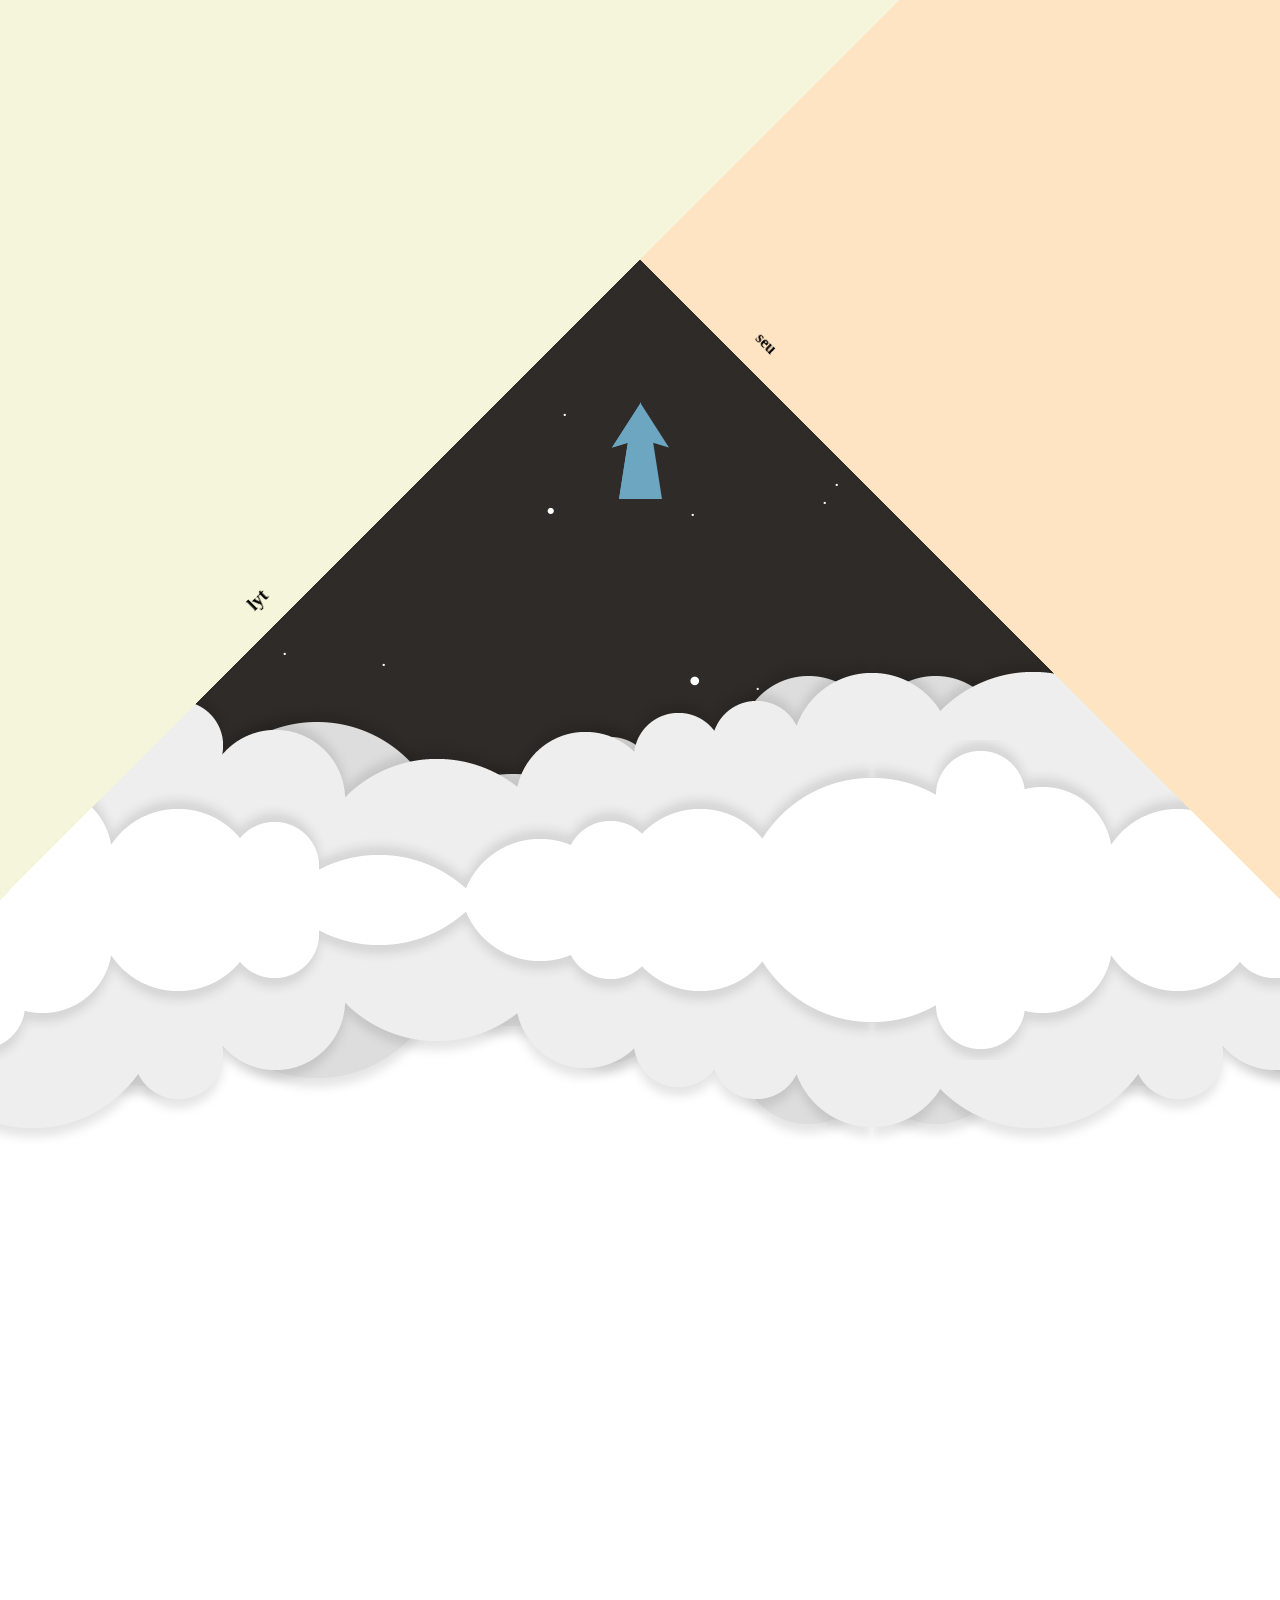
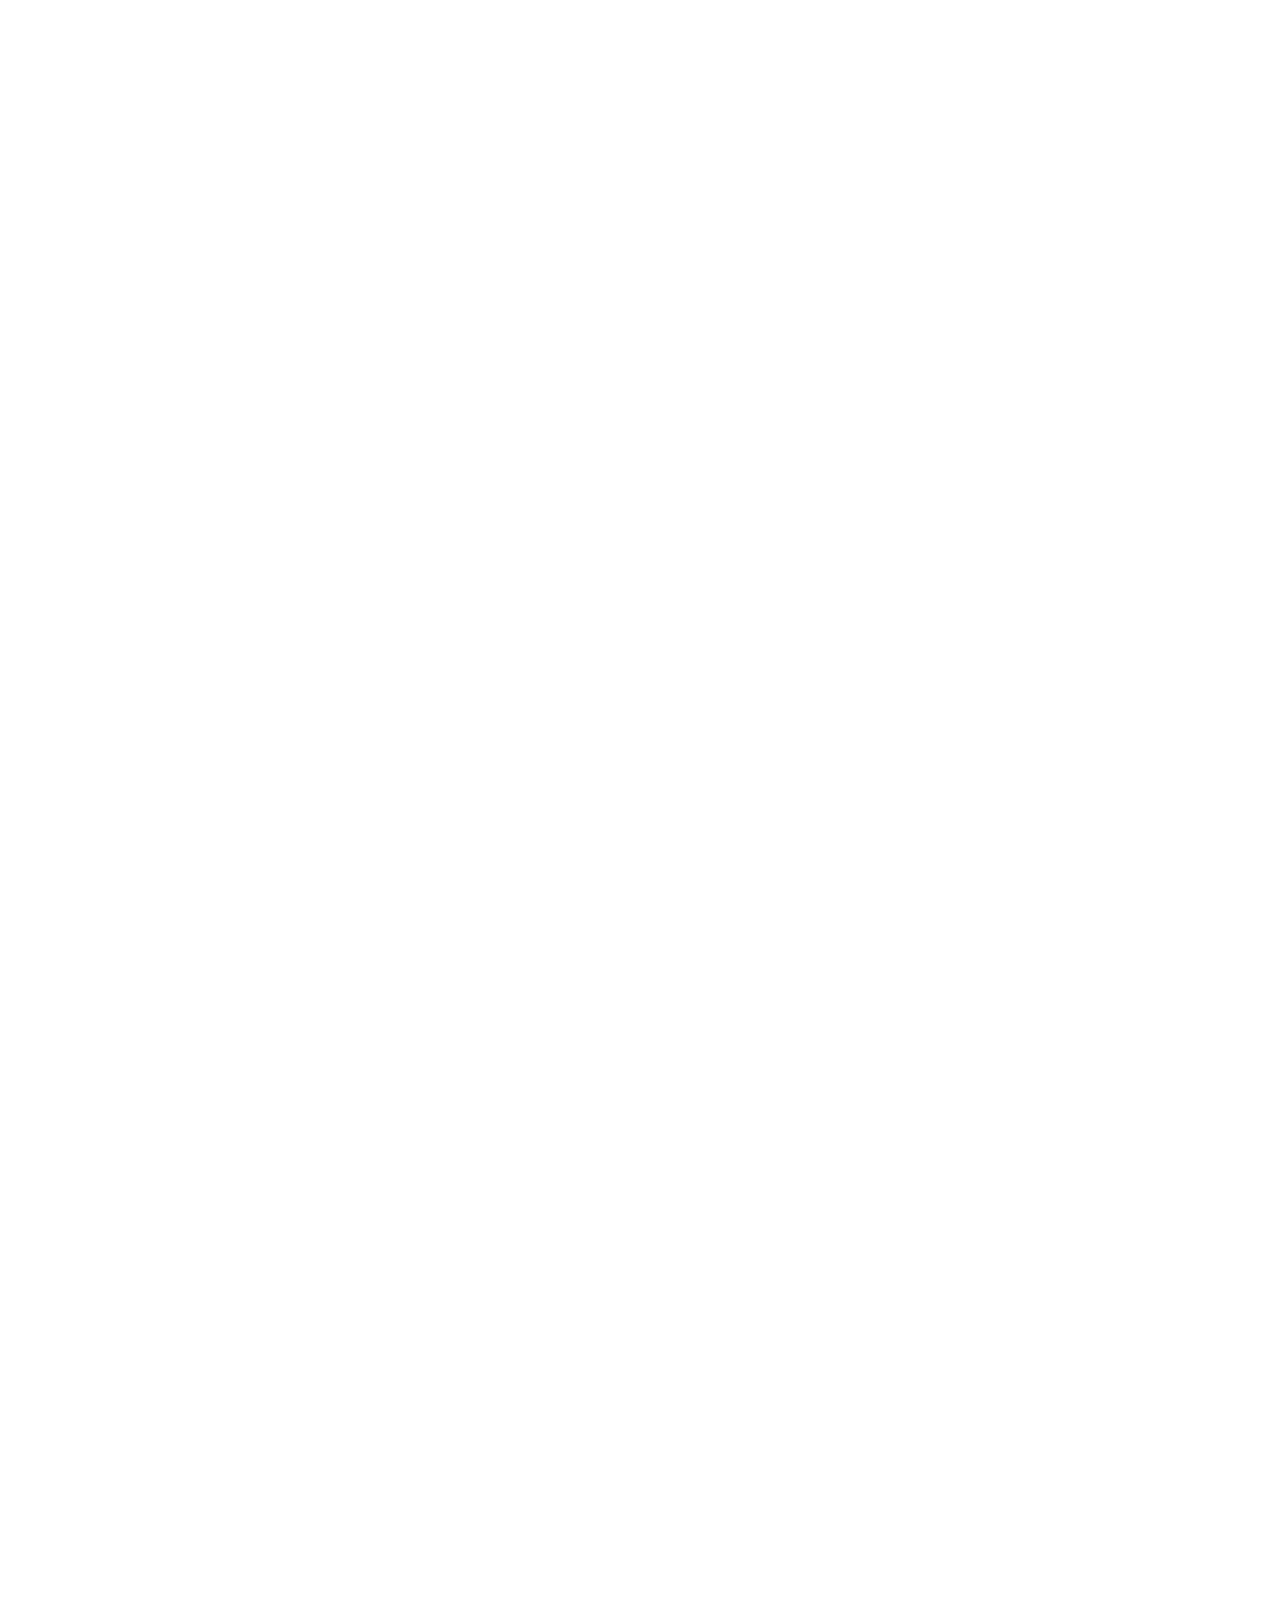
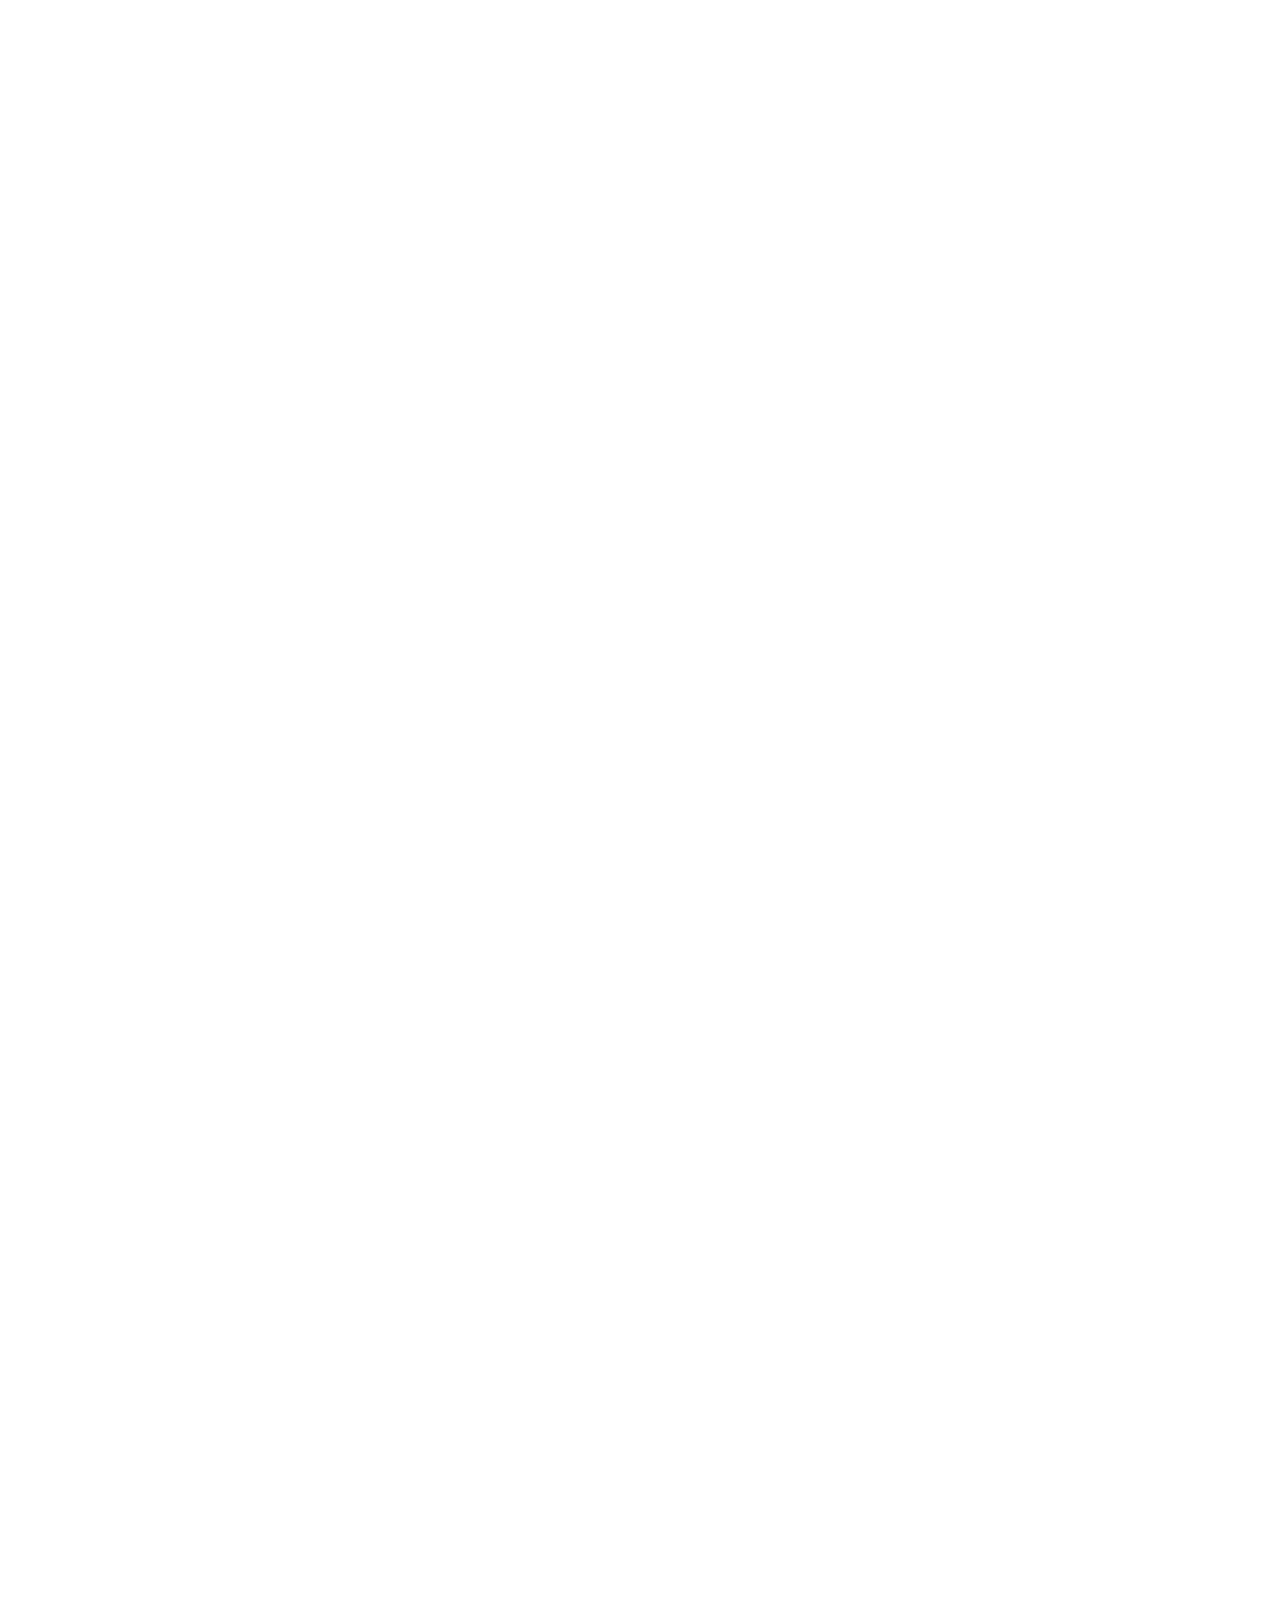
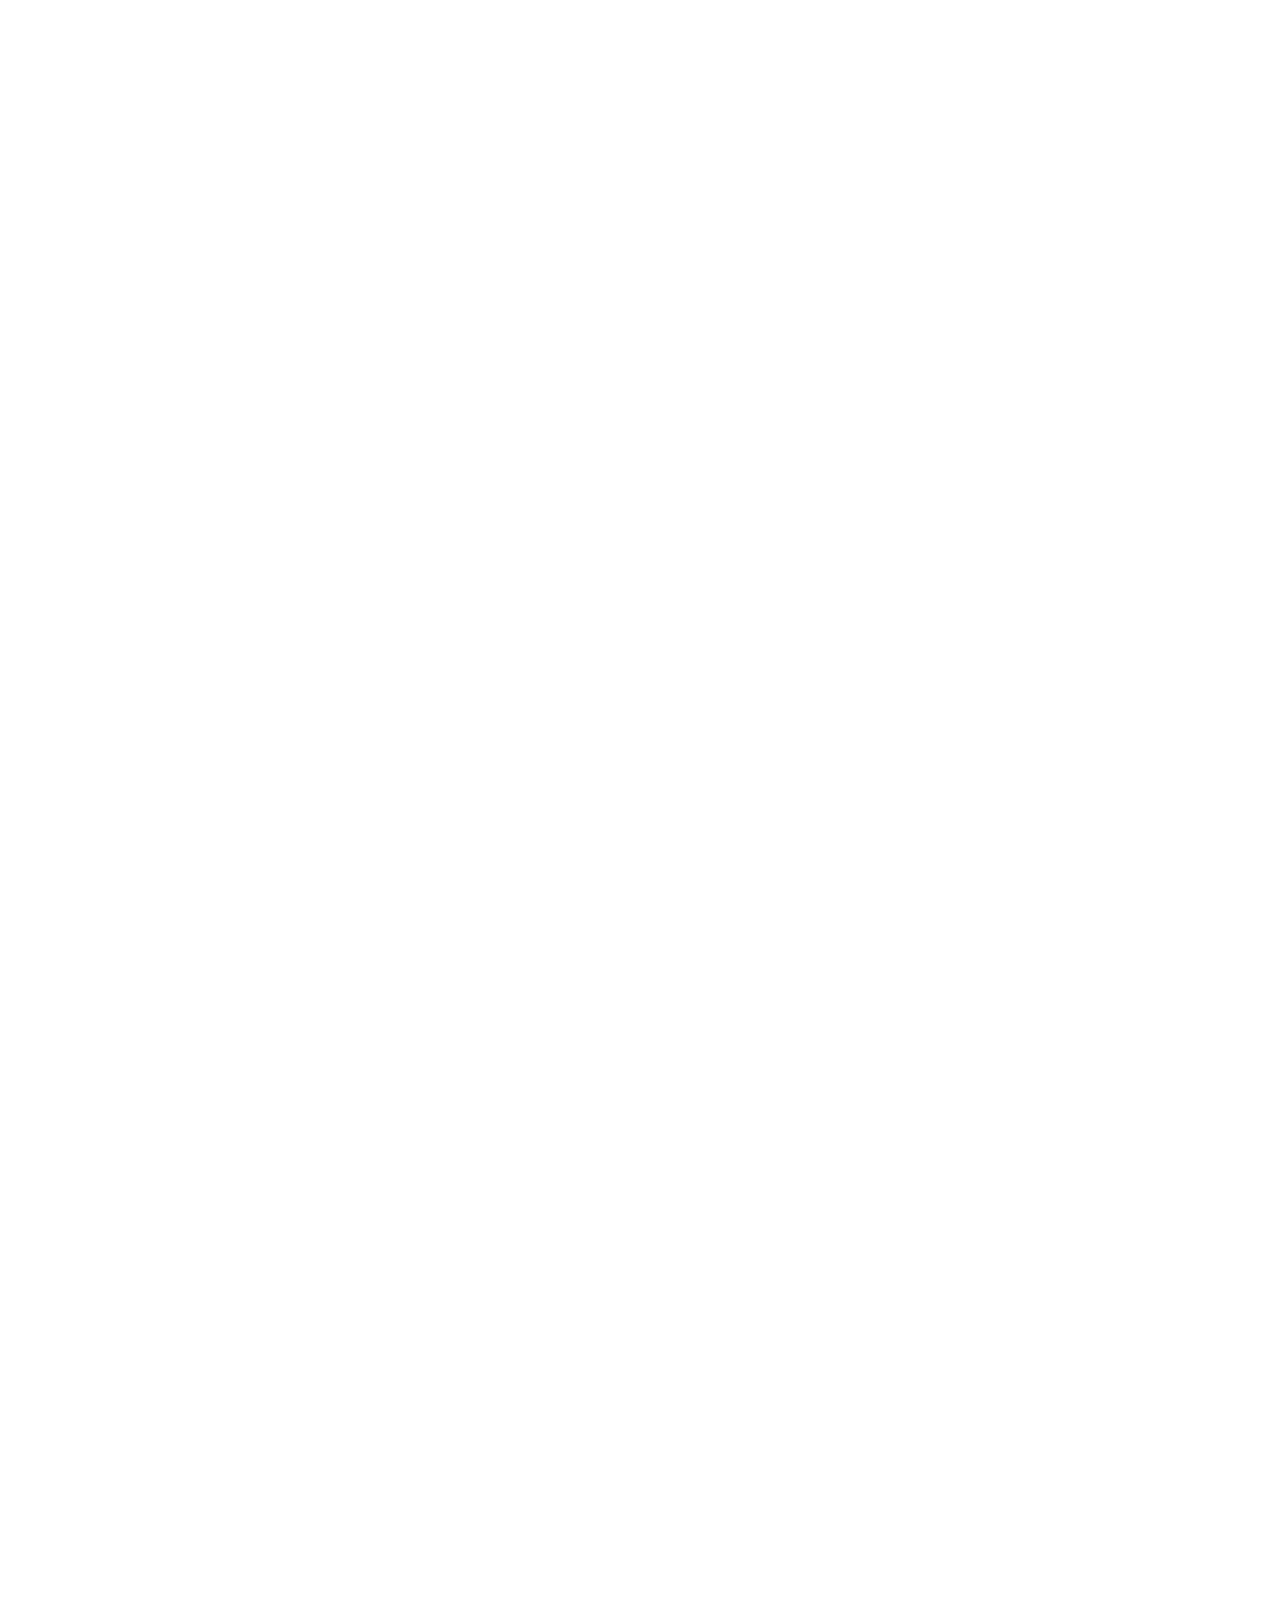
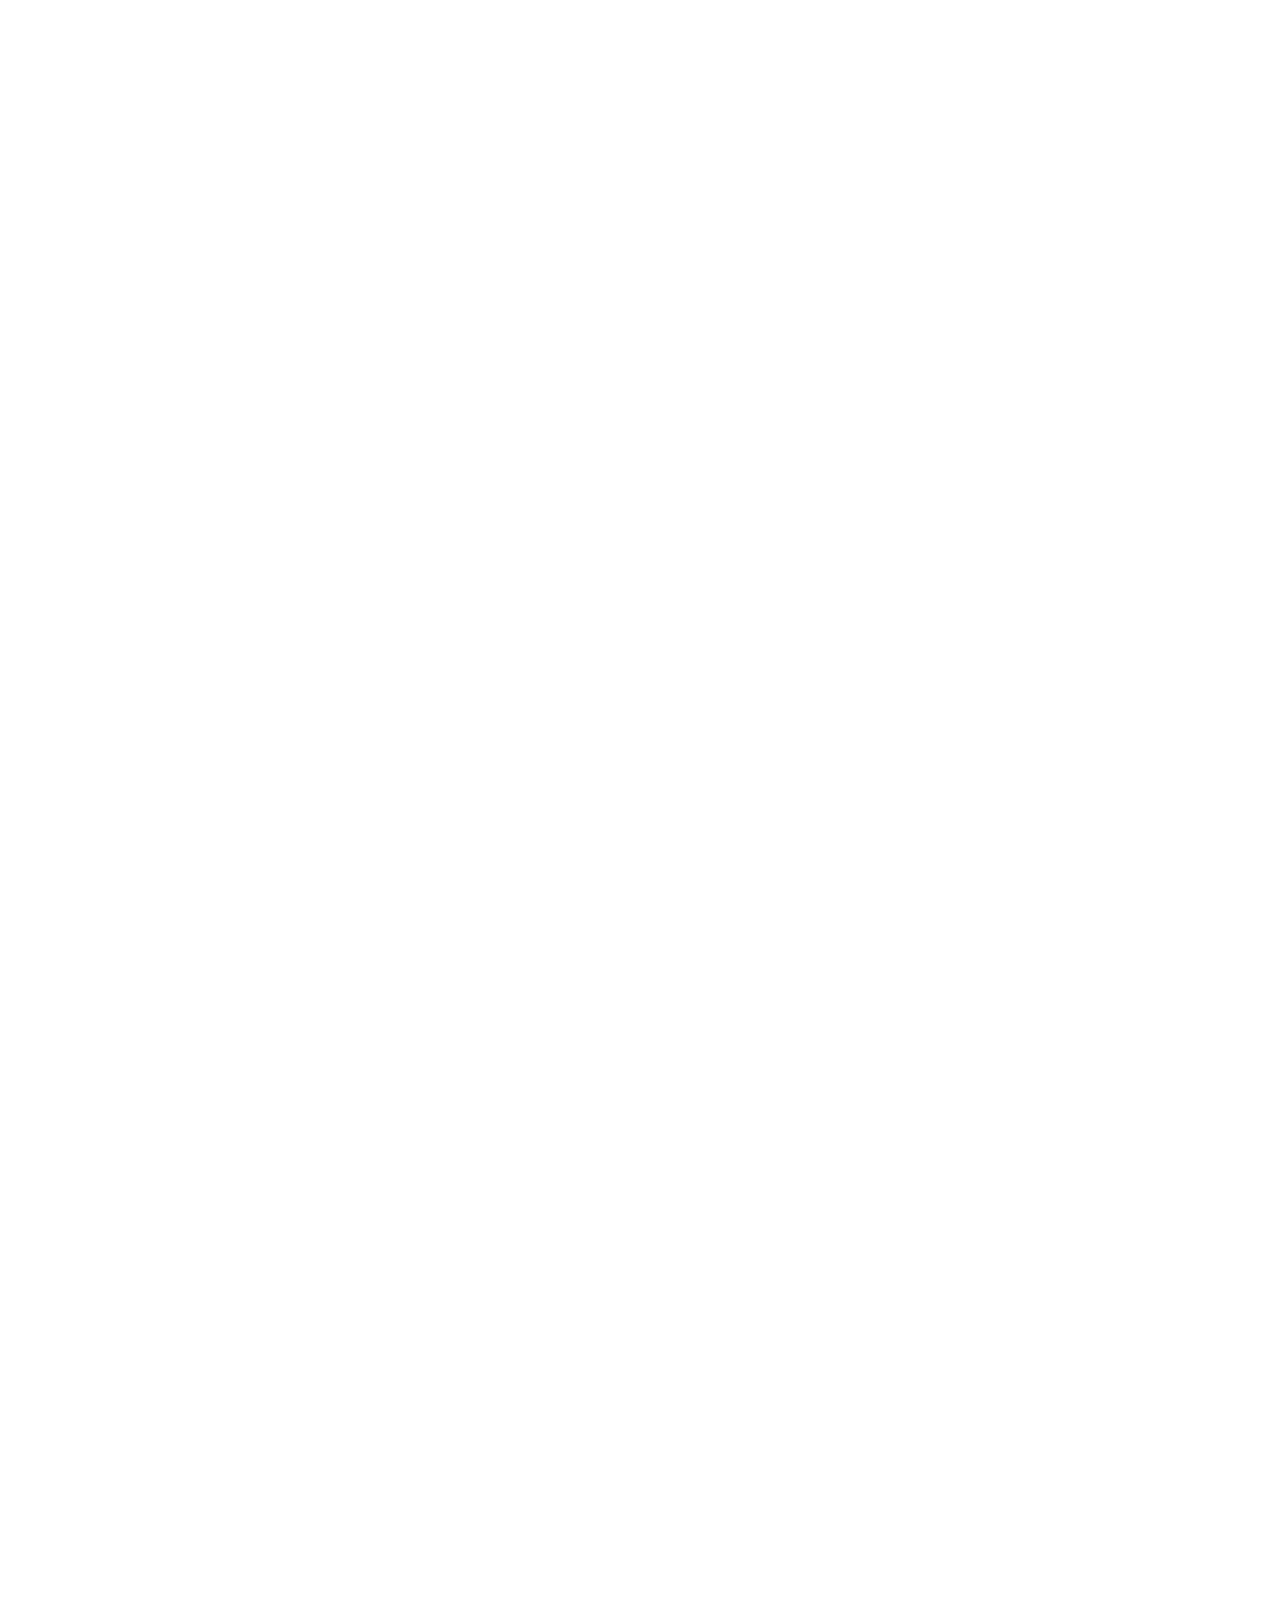
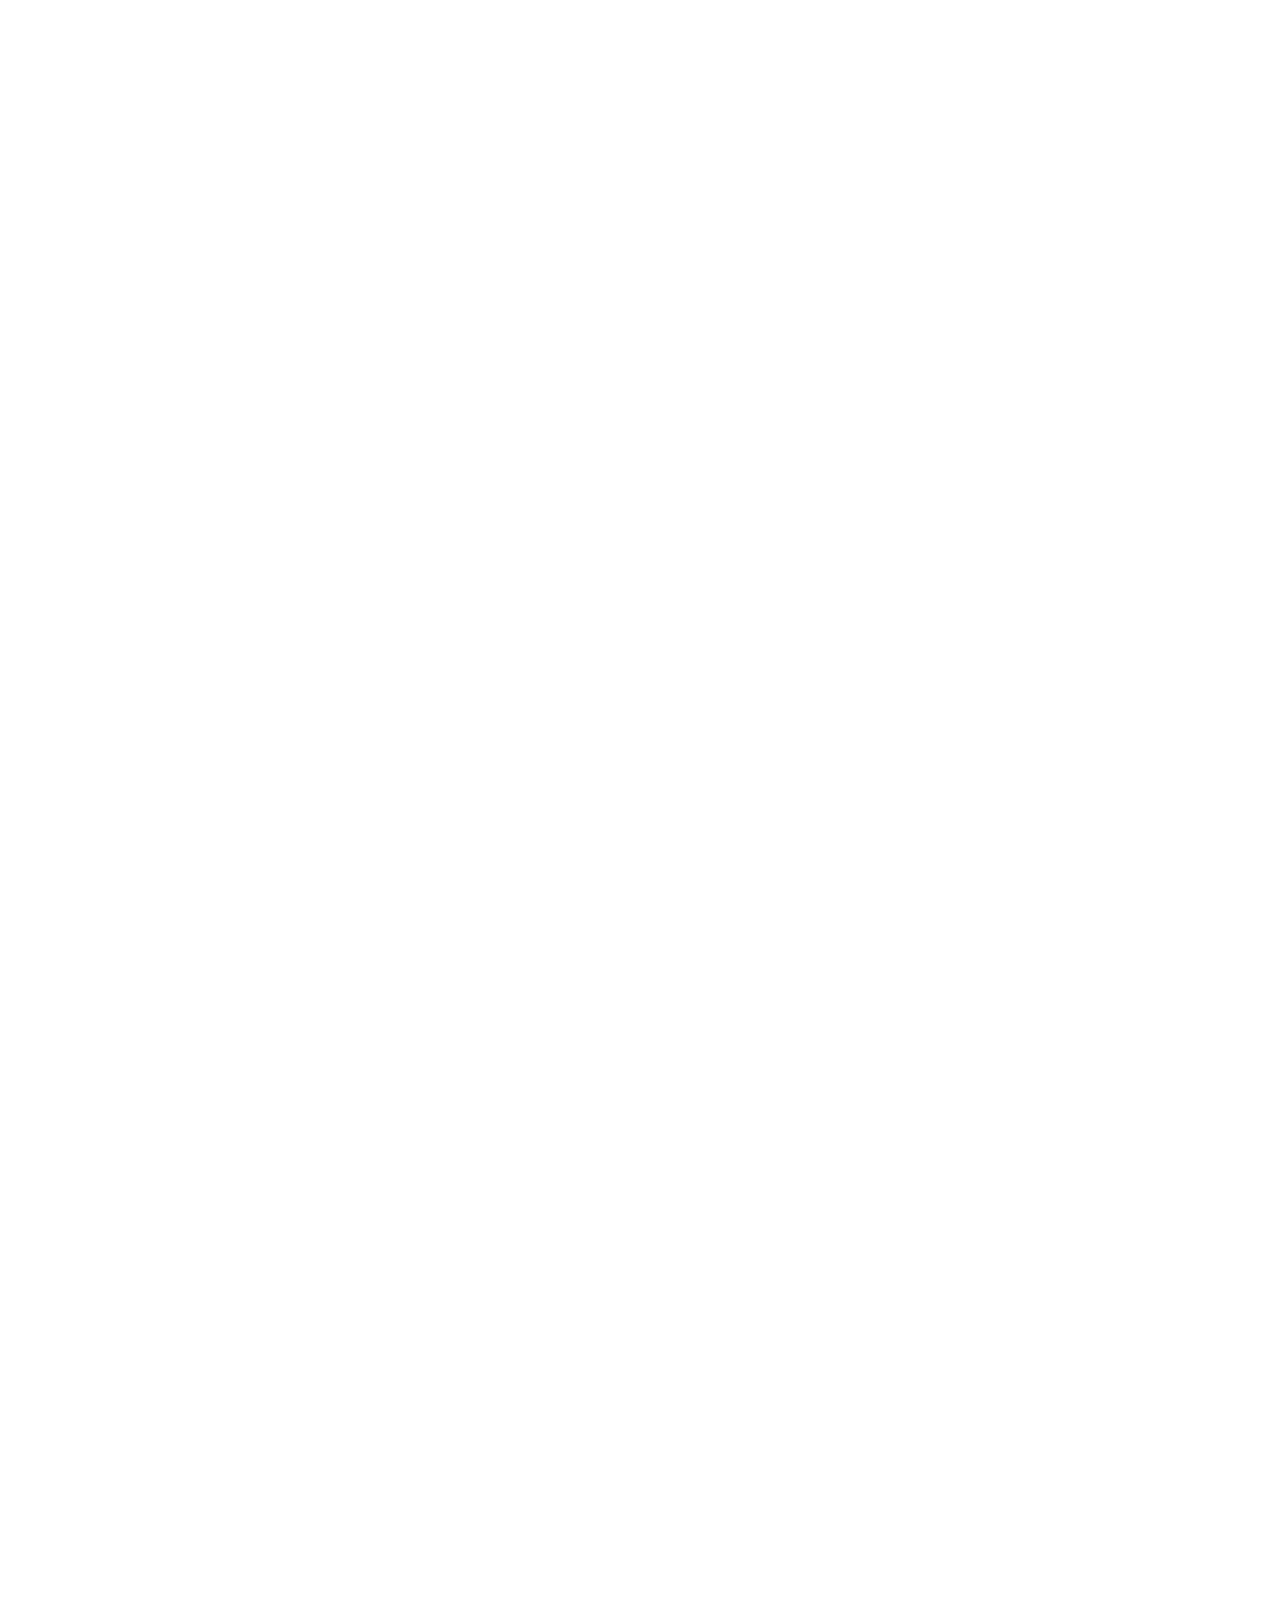
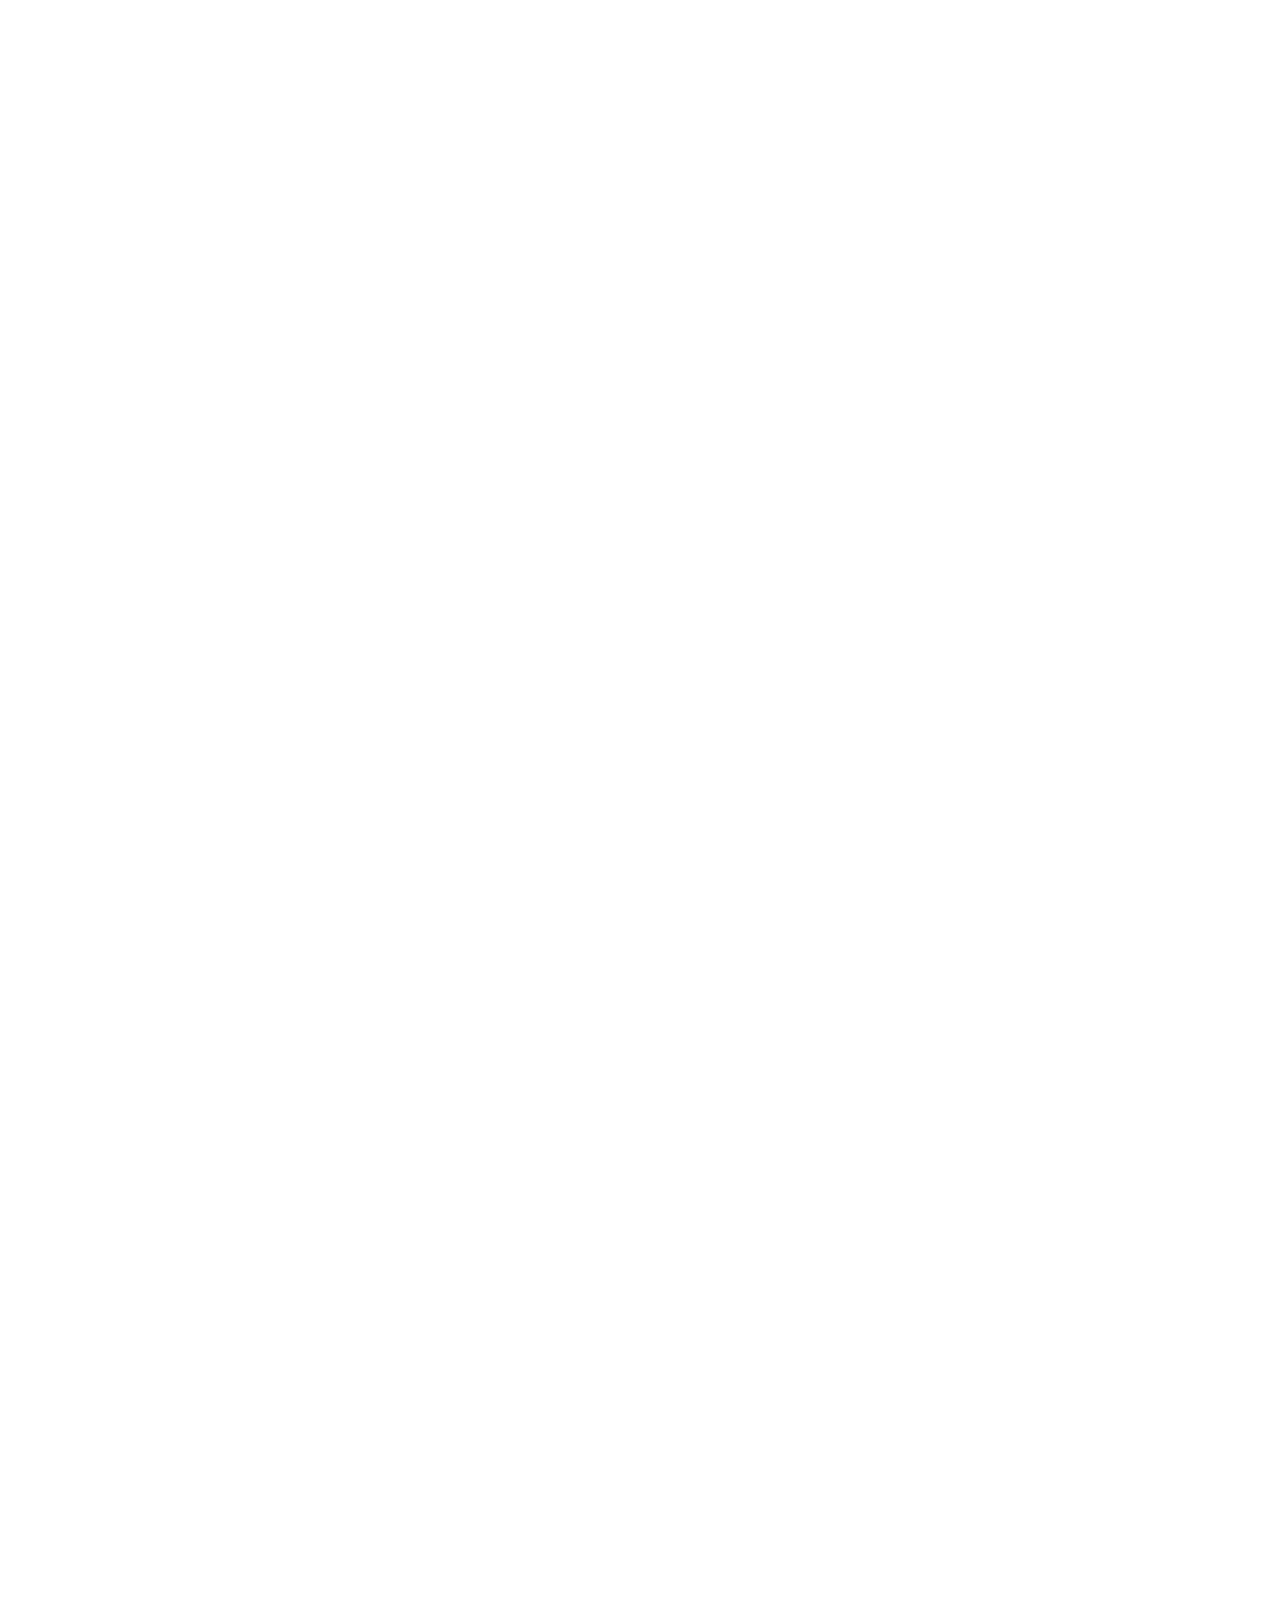
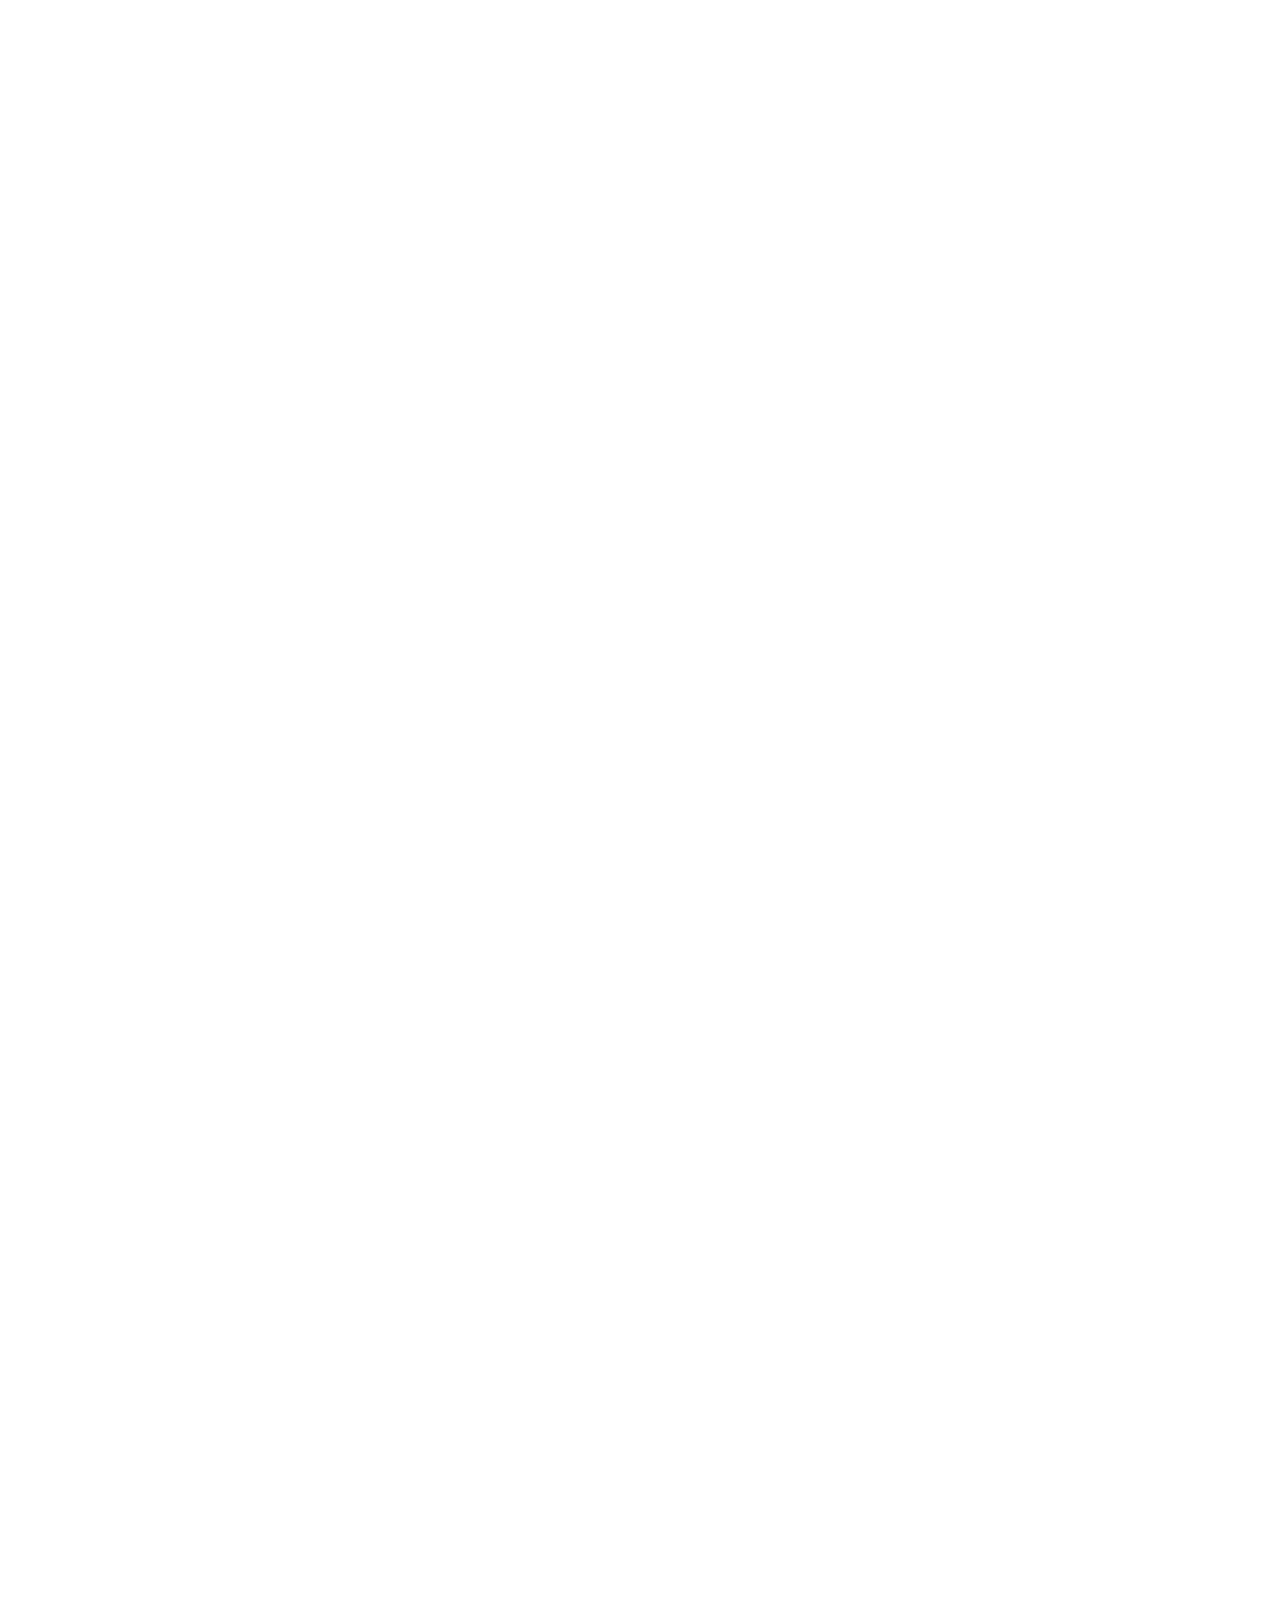
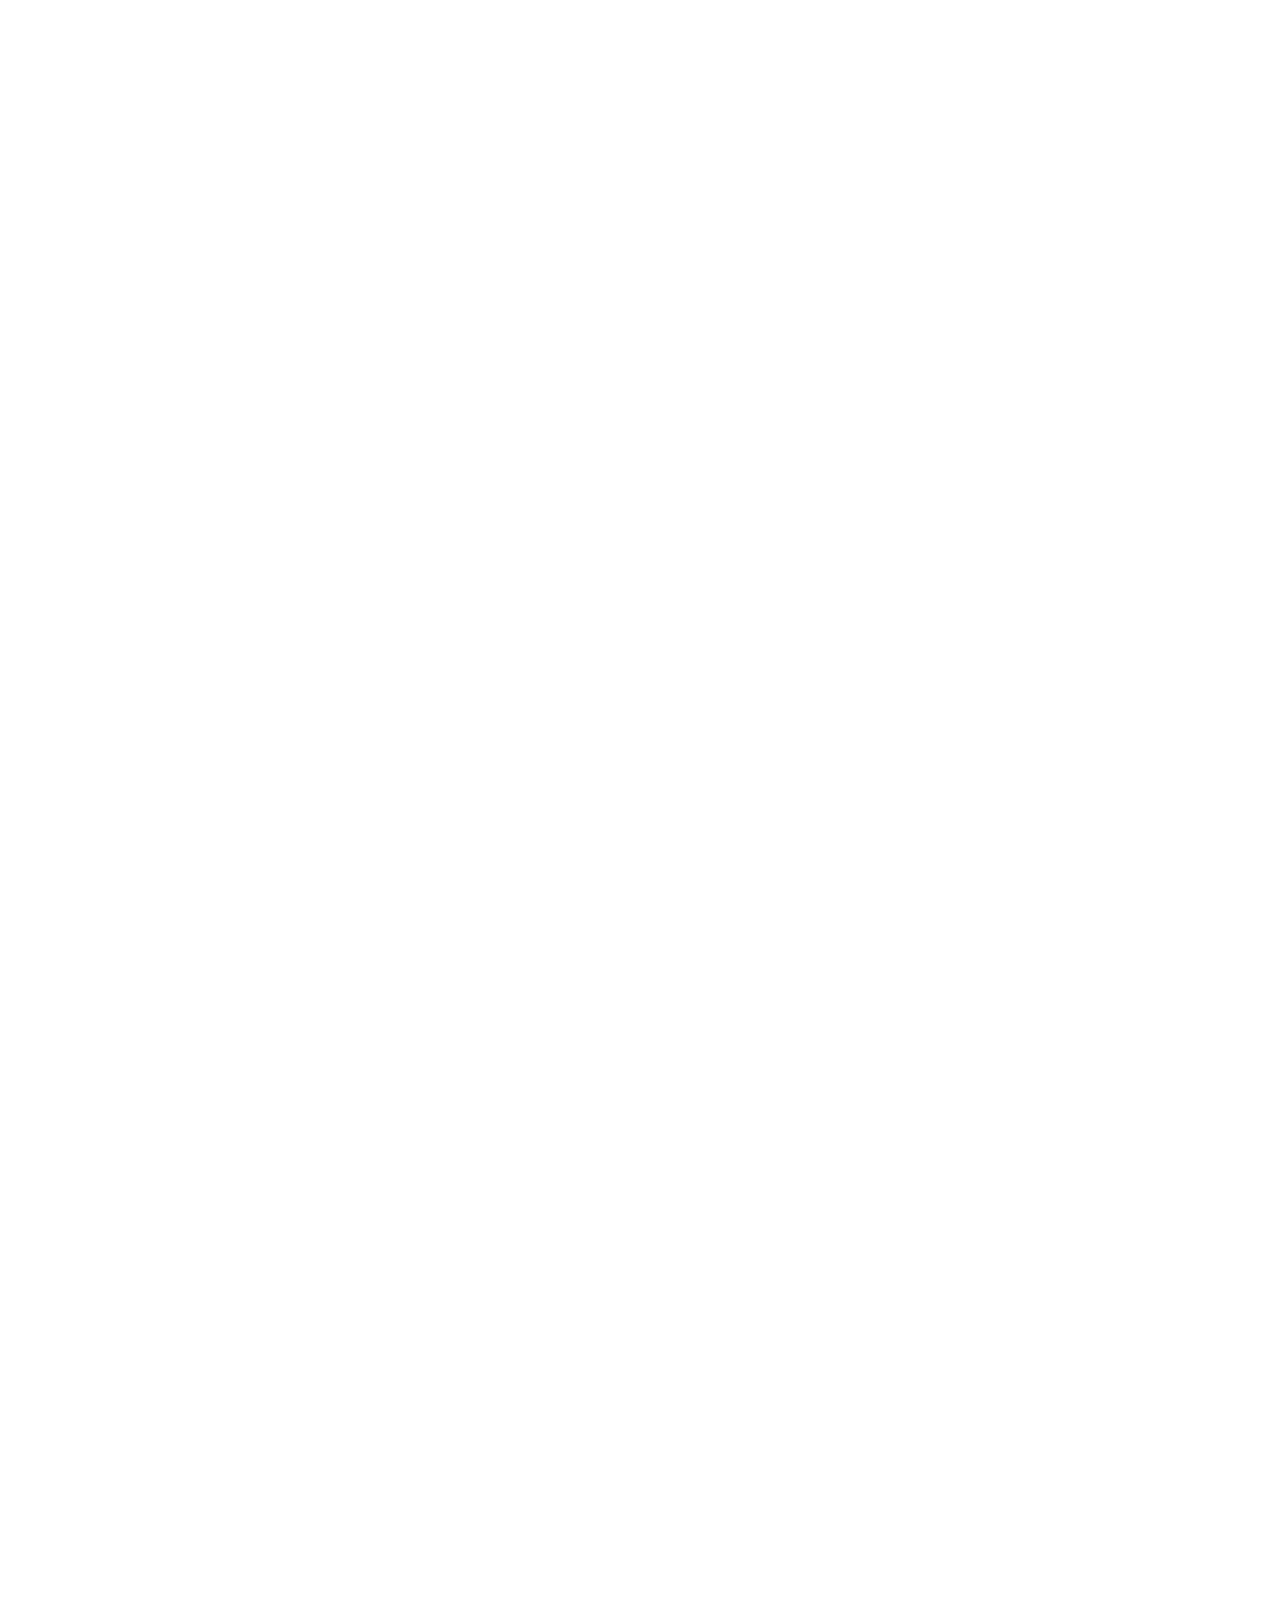
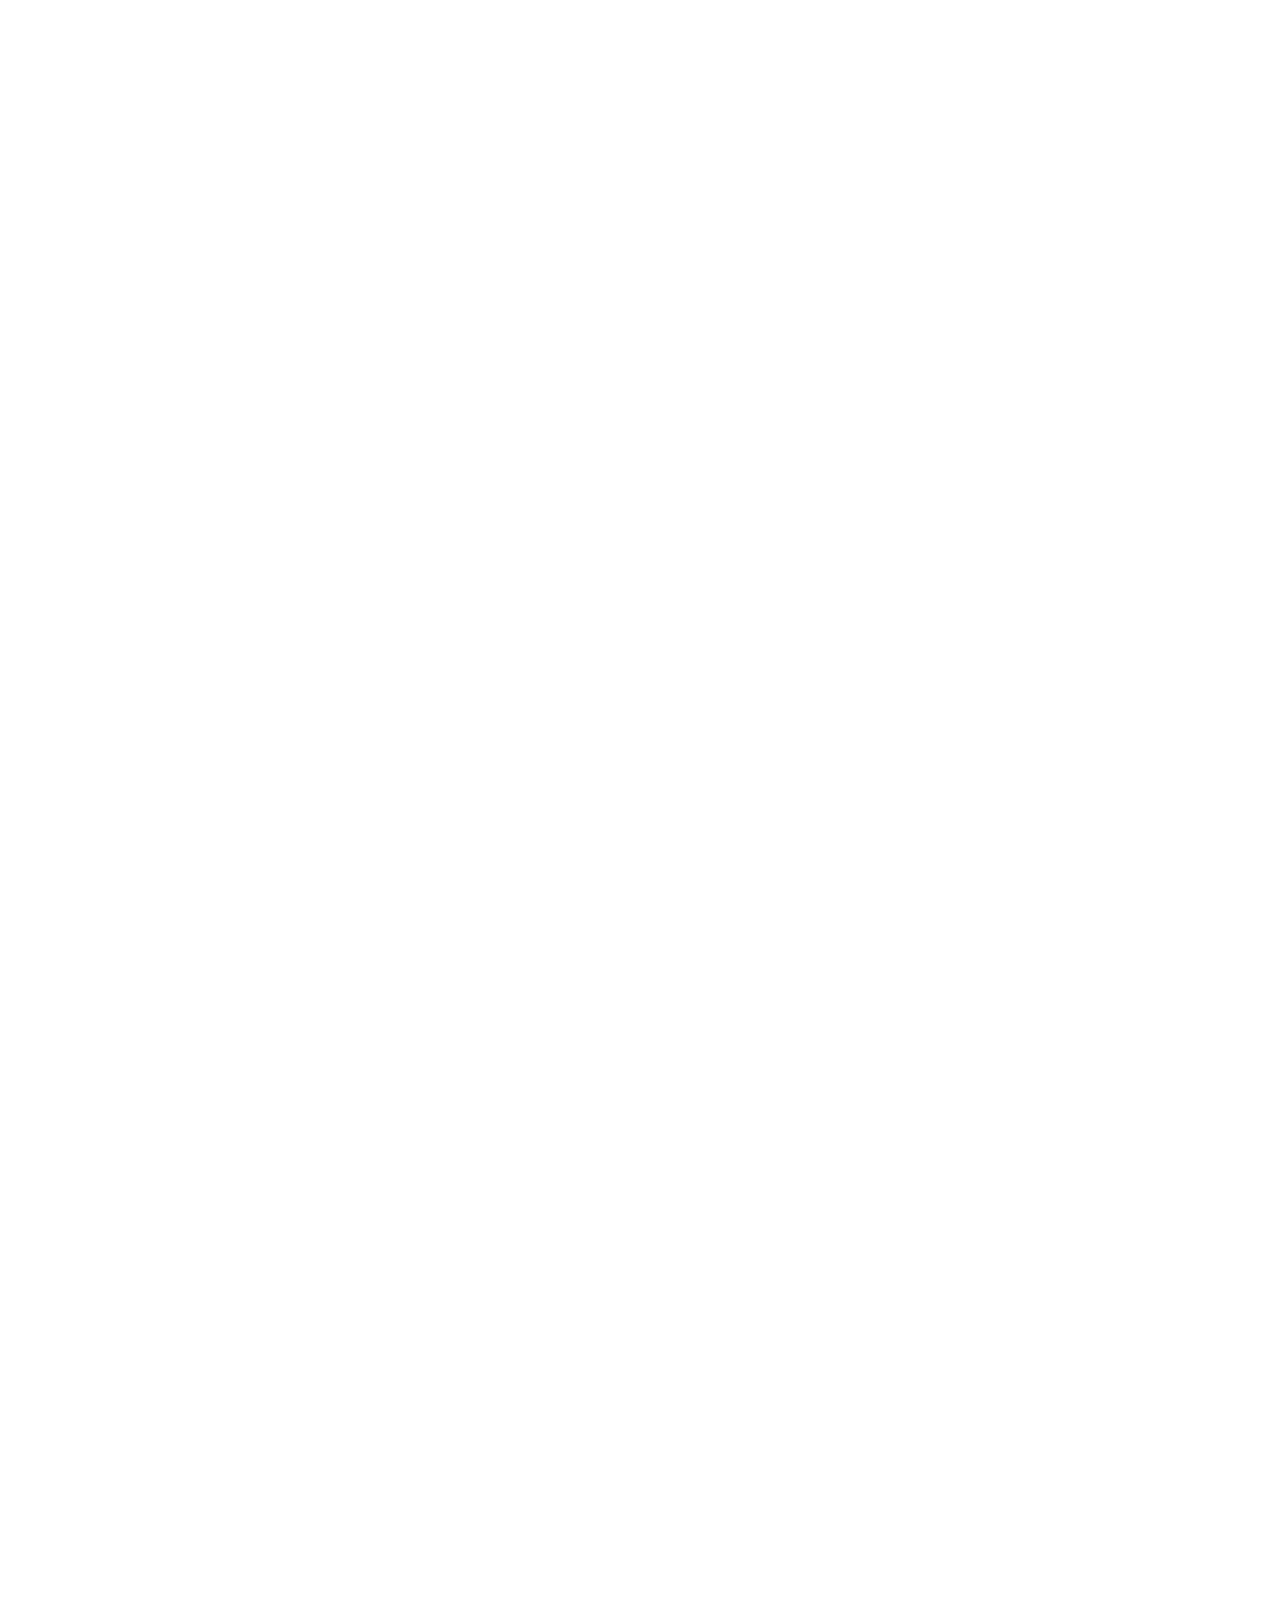
==== commit b85f7f1f: "frame" ====
--- a/index.html
+++ b/index.html
@@ -13,8 +13,16 @@
         	描述：loading
         -->
 		<div class="loding fullpage">
-        	<img src="img/loading.gif"/>
+			<div class="spinner">
+			  <div class="rect1"></div>
+			  <div class="rect2"></div>
+			  <div class="rect3"></div>
+			  <div class="rect4"></div>
+			  <div class="rect5"></div>
+			</div>
         </div>		
+      
+      
 		<!--        	        	
         	描述：场景1
         -->
@@ -29,17 +37,22 @@
             <div class="fullpage overflowhidden absolute">
 				<div class="scene1-1 star_planet fullpage" 
 					data-4900="transform:translate3d(0,0px,0)" >
-					<img src="img/phone_planet.jpg" alt=""  class="background_img"/>	
+					<div  alt=""  class="background_img scene1-1-bg"></div>
+						<!--
+                	描述：星星
+                	-->
+					<div class="star_container fullpage absolute">	
+						<div class="displaynone star1_bg"></div>
+						<div class="displaynone star2_bg"></div>
+						<div class="displaynone star3_bg"></div>
+					</div>
 				</div>
 			</div>
 			<!--            	
             	描述：星球
             -->
 			<section class="absolute fullpage z-2">
-				<!--
-                	描述：星星
-                -->
-				<div class="star_container fullpage absolute"></div>
+			
 				<!--                
                 	描述：飞船
                 -->
@@ -47,7 +60,9 @@
                 	data-3570="transform:scale(0) translate3d(0,0%,0)" 
                 	data-3700="transform:scale(1) translate3d(0,0%,0)" 
                 	data-6100="transform:scale(1) translate3d(0,-100%,0)">
-					<div class="spaceship absolute" ></div>
+					<div class="spaceship absolute character" >
+					
+					</div>
 				</div>
 				<!--                	
                 	描述：hello world
@@ -106,7 +121,8 @@
 		<!--
         	描述：场景2
         -->
-		<section class="scene2 fullpage" 
+		<section class="scene2 fullpage displaynone" 
+			data-0="display:none"
 			data-6100="transform:translate3d(0,100%,0);display:block" 
 			data-9100="transform:translate3d(0,0%,0);display:block" 
 			data-20000="transform:translate3d(0%,0%,0);display:none"  
@@ -116,15 +132,19 @@
             -->
             <div class="fullpage absolute overflowhidden">
 			
+			
+				
+				<div class="fullpage scene2-2" 
+					data-10000="transform:translate3d(0px,0,0)">
+					<div class="background_img scene2-2-bg"></div>
+				</div>
+				
+				
 				<div class="fullpage scene2-1" 
 					data-10000="transform:translate3d(0px,0,0)">
-					<img src="img/scene2_2.jpg"  class="background_img"/>
-				</div>
-				
-				<div class="fullpage scene2-2" 
-					data-10000="transform:translate3d(0px,0,0)">
-					<img src="img/scene2_1.png"  class="background_img"/>
-				</div>
+					<div class="background_img scene2-1-bg"></div>
+				</div>
+				
 			</div>
 			<!--        	
         	描述：走路1
@@ -132,8 +152,8 @@
         	<div class="fullpage animatewrap" 
         		data-0="display:none" 
         		data-9100="display:block;transform:translate3d(-100%,0,0)"  
-        		data-18000="transform:translate3d(0%,0,0);opacity:1"  
-        		data-20000="opacity:0">
+        		data-18000="transform:translate3d(0%,0,0);display:block"  
+        		data-20000="display:none">
 				<div class="sprite walkman1"></div>
 			</div>
 			<!--                	
@@ -142,7 +162,8 @@
             <div class="fullpage ballonwrap"  
             	data-17000="transform:translate3d(0,100%,0)" 
             	data-19000="transform:translate3d(0,-100%,0)">
-				<img class="ballon" src="img/ballon.png"></img>
+            	
+				<div class="ballon character"></div>
 			</div>
 	
 		</section>
@@ -151,11 +172,16 @@
         -->
 		<div class="fullpage infomation" 
 			data-0="display:none"
-			data-17000="transform:translate3d(-100%,0%,0);display:block"  
-			data-20000="transform:translate3d(0%,0%,0);display:block" 
-			data-26000="transform:translate3d(0%,0%,0);display:block"  
-			data-30000="transform:translate3d(0%,-100%,0);display:none">
-			<div class="infotop fisrt-info-top">
+			data-17000="display:block"
+			data-29000="display:none"
+			
+			>
+			<div class="infotop fisrt-info-top"
+				data-17000="transform:translate3d(0%,-100%,0)"  
+				data-20000="transform:translate3d(0%,0%,0)" 
+				data-26000="transform:translate3d(0%,0%,0)"  
+				data-29000="transform:translate3d(100%,0%,0)"
+				>
 				<div class="info-left">
 					<div class="circle circle-1">
 					    <div class="pie_left"><div class="left"></div></div>
@@ -164,14 +190,19 @@
 					</div>
 				</div>
 				<div class="info-right">
-					<img src="img/desk1.png" class="" />
-				</div>
-			</div>
-			<div class="infobottom first-info-bottom">
+					<div></div>
+				</div>
+			</div>
+			<div class="infobottom first-info-bottom"
+				data-17000="transform:translate3d(0%,100%,0)"  
+				data-20000="transform:translate3d(0%,0%,0)"
+				data-26000="transform:translate3d(0%,0%,0)"  
+				data-29000="transform:translate3d(-100%,0%,0)"
+				>
 				<div class="fullpage absolute">
-					<img src="img/keyboard.png" class="keyboard-1"/>
-					<img src="img/keyboard.png" class="keyboard-2"/>
-					<img src="img/keyboard.png" class="keyboard-3"/>
+					<div   class="keyboard-1"></div>
+					<div   class="keyboard-2"></div>
+					<div   class="keyboard-3"></div>
 				</div>
 				<div class="info information-1" 
 					data-20000="transform:translate3d(0,100%,0)" 
@@ -193,24 +224,24 @@
         	描述：场景3
         -->
 		<section class="scene3 fullpage" 
-			data-25000="display:block" 
-			data-26000="display:block"  
-			data-54000="display:none" 
+			data-0="display:none"		
+			data-25000="display:block"  
+			data-42000="display:none" 
 			>
 			<!--            	
             	描述：场景3背景
             -->
             <div class="fullpage overflowhidden absolute">
 				<div class="scene3-1 fullpage" 
-					data-31000="transform:translate3d(0px,0,0)" >
+					data-26000="transform:translate3d(0px,0,0)" >
 					<img src="img/scence3-2.jpg" alt=""  class="background_img"/>	
 				</div>
 				<div class="scene3-2 fullpage" 
-					data-31000="transform:translate3d(0px,0,0)" >
+					data-26000="transform:translate3d(0px,0,0)" >
 					<img src="img/scene3-1.png" alt=""  class="background_img"/>	
 				</div>
 			</div>
-					<!--            	            	
+			<!--            	            	
             	描述：气球3
             -->
             <div class="fullpage ballon3wrap" 
@@ -240,17 +271,19 @@
 			</div>
 		</section>
 		<!--        	        	
-        	描述：信息2
+        	描述：信息2 xinxi2
         -->
 		<div class="fullpage infomation" 
-			data-42000="display:none"
-			data-43000="display:block"    
-			data-60000="display:none">
+			data-0="display:none"
+			data-38000="display:block"    
+			data-51000="display:none"
+			
+			>
 			<div class="infotop second-info-top"
-				data-43000="transform:translate3d(0%,-100%,0)" 
-				data-46000="transform:translate3d(0%,0%,0)" 
-				data-54000="transform:translate3d(0%,0%,0)"  
-				data-60000="transform:translate3d(0%,-100%,0)"
+				data-39000="transform:translate3d(0%,-100%,0)" 
+				data-42000="transform:translate3d(0%,0%,0)" 
+				data-48000="transform:translate3d(0%,0%,0)"  
+				data-51000="transform:translate3d(0%,-100%,0)"
 				>
 				<div class="info-left">
 					<div class="circle circle-2">
@@ -264,10 +297,10 @@
 				</div>
 			</div>
 			<div class="infobottom second-info-bottom"
-				data-43000="transform:translate3d(0%,100%,0)" 
-				data-46000="transform:translate3d(0%,0%,0)" 
-				data-54000="transform:translate3d(0%,0%,0)"  
-				data-60000="transform:translate3d(0%,100%,0)"
+				data-39000="transform:translate3d(0%,100%,0)" 
+				data-42000="transform:translate3d(0%,0%,0)" 
+				data-48000="transform:translate3d(0%,0%,0)"  
+				data-51000="transform:translate3d(0%,100%,0)"
 				>
 				<div class="fullpage absolute">
 					<img src="img/js.jpg" class="keyboard-1"/>
@@ -275,14 +308,14 @@
 					<img src="img/js.jpg" class="keyboard-3"/>
 				</div>
 				<div class="info information-3" 
-					data-46000="transform:translate3d(100%,0,0)" 
-					data-49000="transform:translate3d(0%,0,0)">
+					data-42000="transform:translate3d(100%,0,0)" 
+					data-45000="transform:translate3d(0%,0,0)">
 						<p>熟悉 ECMAScript（JavaScript），对 JavaScript 引擎及相关 JIT 技术有一定的了解</p>						
 				</div>
 				
 				<div class="info information-4" 
-					data-51000="transform:translate3d(100%,0,0)" 
-					data-54000="transform:translate3d(0%,0,0)">											
+					data-45000="transform:translate3d(100%,0,0)" 
+					data-48000="transform:translate3d(0%,0,0)">											
 						<p>了解 ECMAScript 新标准与相关后处理工具并能在项目中使用</p>
 				</div>
 			</div>
@@ -291,20 +324,21 @@
 		<!--        	
         	描述：场景4
         -->
-		<section class="fullpage scence4" 
-			data-53000="display:none" 
-			data-54000="display:block" 			 
+		<section class="fullpage scene4" 
+			data-0="display:none" 
+			data-47000="display:block"
+			data-60000="display:none"
 			>
 			<!--            	
             	描述：场景4背景
             -->
             <div class="fullpage overflowhidden absolute">
 				<div class="scene4-2 fullpage" 
-					data-54000="transform:translate3d(0px,0,0)" >
+					data-48000="transform:translate3d(0px,0,0)" >
 					<img src="img/scene4-2.jpg" alt=""  class="background_img"/>	
 				</div>
 				<div class="scene4-1 fullpage" 
-					data-54000="transform:translate3d(0px,0,0)" >
+					data-48000="transform:translate3d(0px,0,0)" >
 					<img src="img/scene4-1.png" alt=""  class="background_img"/>	
 				</div>
 			</div>
@@ -319,9 +353,9 @@
         	描述：走路2
         	-->
         	<div class="fullpage animatewrap" 
-        		data-59000="display:none" 
-        		data-60000="display:block;transform:translate3d(-100%,0,0)"  
-        		data-69000="transform:translate3d(0%,0,0)">
+        		data-0="display:none" 
+        		data-51000="display:block;transform:translate3d(-100%,0,0)"  
+        		data-58000="transform:translate3d(0%,0,0)">
 				<div class="sprite walkman2"></div>
 			</div>
             <!--            
@@ -344,11 +378,15 @@
         	描述：信息3
         -->
 		<div class="fullpage infomation" 
-			data-76000="transform:translate3d(100%,0%,0)"  
-			data-78000="transform:translate3d(0%,0%,0)" 
-			data-86000="transform:translate3d(0%,0%,0)"  
-			data-90000="transform:translate3d(-100%,0%,0)">
-			<div class="infotop third-info-top">
+			data-0="display:none"
+			data-56000="display:block"  
+		>
+			<div class="infotop third-info-top"
+				data-57000="transform:translate3d(-100%,0%,0)"  
+				data-60000="transform:translate3d(0%,0%,0)" 
+				data-66000="transform:translate3d(0%,0%,0)"  
+				data-69000="transform:translate3d(100%,0%,0)"
+				>
 				<div class="info-left">
 					<div class="circle circle-3">
 					    <div class="pie_left"><div class="left"></div></div>
@@ -360,21 +398,26 @@
 					<img src="img/desk3.png" class="" />
 				</div>
 			</div>
-			<div class="infobottom third-info-bottom">
+			<div class="infobottom third-info-bottom"
+				data-57000="transform:translate3d(100%,0%,0)"  
+				data-60000="transform:translate3d(0%,0%,0)" 
+				data-66000="transform:translate3d(0%,0%,0)"  
+				data-69000="transform:translate3d(-100%,0%,0)"
+				>
 				<div class="fullpage absolute">
 					<img src="img/api.png" class="keyboard-1"/>
 					<img src="img/api.png" class="keyboard-2"/>
 					<img src="img/api.png" class="keyboard-3"/>
 				</div>
 				<div class="info information-5" 
-					data-78000="transform:translate3d(100%,0,0)" 
-					data-81000="transform:translate3d(0%,0,0)">
+					data-60000="transform:translate3d(100%,0,0)" 
+					data-63000="transform:translate3d(0%,0,0)">
 						<p>熟悉原生 DOM 与 BOM 的使用及相关标准（W3C / WHATWG），有桌面 / 移动端前端组件的开发经验</p>						
 				</div>
 				
 				<div class="info information-6" 
-					data-82000="transform:translate3d(100%,0,0)" 
-					data-84000="transform:translate3d(0%,0,0)">											
+					data-63000="transform:translate3d(100%,0,0)" 
+					data-66000="transform:translate3d(0%,0,0)">											
 						<p>对 WebGL / Web Workers / WebSocket / Web Components / SVG 等 API 有一定的使用经验</p>
 				</div>
 			</div>			
@@ -383,16 +426,17 @@
 		<!--        	
         	描述：场景5
         -->
-        <section class="fullpage scence5" 
-        	data-90000="transform:translate3d(100%,0%,0)" 
-        	data-93000="transform:translate3d(0%,0%,0);display:block" 
-        	data-108000 = "display:none">
+        <section class="fullpage scene5" 
+        	data-0="display:none"        	
+        	data-65000 = "display:block"
+        	data-78000 = "display:none"
+        	>
         		<!--            	
             	描述：场景5背景
             -->
             <div class="fullpage overflowhidden absolute">
-				<div class="scence5_bg fullpage" 
-					data-94000="transform:translate3d(0px,0,0)" >
+				<div class="scene5-1 fullpage" 
+					data-66000="transform:translate3d(0px,0,0)" >
 					<img src="img/secene5.png" alt=""  class="background_img"/>
 					<img src="img/deer.gif" class="deer" />
 					<img src="img/leaf1.gif" class="leaf" />
@@ -404,8 +448,8 @@
         	-->
         	<div class="fullpage animatewrap" 
         		data-0="display:none" 
-        		data-94000="display:block;transform:translate3d(-100%,0,0)"  
-        		data-105000="transform:translate3d(0%,0,0)">
+        		data-69000="display:block;transform:translate3d(-100%,0,0)"  
+        		data-76000="transform:translate3d(0%,0,0)">
 				<div class="sprite walkman3"></div>
 			</div>
         </section>
@@ -413,14 +457,15 @@
         	描述：信息4
         -->
 		<div class="fullpage infomation" 
-			data-100000="transform:translate3d(0%,0%,0)" 
-			data-110000="display:block"  
-			data-113000="display:none">
+			data-0="display:none"
+			data-74000="display:block"  
+			data-87000="display:none"
+			>
 			<div class="infotop fourth-info-top" 
-				data-100000="transform:translate3d(-100%,0%,0)" 
-				data-103000="transform:translate3d(0%,0%,0)" 
-				data-110000="transform:translate3d(0%,0%,0)"  
-				data-113000="transform:translate3d(100%,0%,0)">
+				data-75000="transform:translate3d(100%,0%,0)" 
+				data-78000="transform:translate3d(0%,0%,0)" 
+				data-84000="transform:translate3d(0%,0%,0)"  
+				data-87000="transform:translate3d(0%,-100%,0)">
 				<div class="info-left">
 					<div class="circle circle-4">
 					    <div class="pie_left"><div class="left"></div></div>
@@ -433,24 +478,24 @@
 				</div>
 			</div>
 			<div class="infobottom fourth-info-bottom" 
-				data-100000="transform:translate3d(100%,0%,0)" 
-				data-103000="transform:translate3d(0%,0%,0)" 
-				data-110000="transform:translate3d(0%,0%,0)"  
-				data-113000="transform:translate3d(-100%,0%,0)">
+				data-75000="transform:translate3d(-100%,0%,0)" 
+				data-78000="transform:translate3d(0%,0%,0)" 
+				data-84000="transform:translate3d(0%,0%,0)"  
+				data-87000="transform:translate3d(0%,100%,0)">
 				<div class="fullpage absolute">
 					<img src="img/rokect.png" class="keyboard-1"/>
 					<img src="img/rokect.png" class="keyboard-2"/>
 					<img src="img/rokect.png" class="keyboard-3"/>
 				</div>
 				<div class="info information-7" 
-					data-103000="transform:translate3d(100%,0,0)" 
-					data-106000="transform:translate3d(0%,0,0)">
+					data-78000="transform:translate3d(0%,100%,0)" 
+					data-81000="transform:translate3d(0%,0%,0)">
 						<p>能够使用 Node.js API / Express / Koa 搭建简单的后端程序与数据库交互、渲染模板及提供 RESTful API</p>						
 				</div>
 				
 				<div class="info information-8" 
-					data-106000="transform:translate3d(100%,0,0)" 
-					data-109000="transform:translate3d(0%,0,0)">											
+					data-81000="transform:translate3d(0%,100%,0)" 
+					data-84000="transform:translate3d(0%,0%,0)">											
 						<p>了解异步 I/O 及事件驱动的服务器模型，掌握常见的异步编程解决方案</p>
 				</div>
 			</div>			
@@ -459,16 +504,16 @@
         <!--        	
         	描述：场景6
         -->
-        <section class="fullpage scence5" 
-        	data-90000="transform:translate3d(0%,0%,0);display:none" 
-        	data-103000="transform:translate3d(0%,0%,0);display:block"  
-        	data-129000="transform:translate3d(0%,0%,0);display:none">
+        <section class="fullpage scene6" 
+        	data-0="display:none" 
+        	data-83000="display:block"  
+        	data-96000="display:none">
         		<!--            	
             	描述：场景6背景
             -->
             <div class="fullpage overflowhidden absolute">
-				<div class="scence6_bg fullpage" 
-					data-111000="transform:translate3d(0px,0,0)" >
+				<div class="scene6-1 fullpage" 
+					data-84000="transform:translate3d(0px,0,0)" >
 					<img src="img/scene6.jpg" alt=""  class="background_img"/>					
 				</div>
 			</div>
@@ -478,21 +523,24 @@
         	-->
         	<div class="fullpage animatewrap" 
         		data-0="display:none" 
-        		data-111000="display:block;transform:translate3d(-100%,0,0)"  
-        		data-119000="transform:translate3d(0%,0,0)">
+        		data-87000="display:block;transform:translate3d(-100%,0,0)"  
+        		data-94000="transform:translate3d(0%,0,0)">
 				<div class="sprite walkman4"></div>
 			</div>
         </section>
         <!--        	        	
         	描述：信息5
         -->
-		<div class="fullpage infomation" 
-			data-0="display:none" 
-			data-120000="display:block"  
-			data-133000="display:none">
+		<div class="fullpage infomation" 			
+			data-0="display:none"
+			data-92000="display:block"  
+			data-105000="display:none"
+			>
 			<div class="infotop fifth-info-top" 
-				data-120000="transform:translate3d(0%,-100%,0)" 
-				data-123000="transform:translate3d(0%,0%,0)" data-130000="transform:translate3d(0%,0%,0)"  data-133000="transform:translate3d(0%,-100%,0)">
+				data-93000="transform:translate3d(0%,-100%,0)" 
+				data-96000="transform:translate3d(0%,0%,0)" 
+				data-102000="transform:translate3d(0%,0%,0)"  
+				data-105000="transform:translate3d(0%,-100%,0)">
 				<div class="info-left">
 					<div class="circle circle-5">
 					    <div class="pie_left"><div class="left"></div></div>
@@ -505,24 +553,24 @@
 				</div>
 			</div>
 			<div class="infobottom fifth-info-bottom" 
-				data-120000="transform:translate3d(0%,100%,0)" 
-				data-123000="transform:translate3d(0%,0%,0)" 
-				data-130000="transform:translate3d(0%,0%,0)"  
-				data-133000="transform:translate3d(0%,100%,0)">
+				data-93000="transform:translate3d(0%,100%,0)" 
+				data-96000="transform:translate3d(0%,0%,0)" 
+				data-102000="transform:translate3d(0%,0%,0)"  
+				data-105000="transform:translate3d(0%,100%,0)">
 				<div class="fullpage absolute">
 					<img src="img/rokect.png" class="keyboard-1"/>
 					<img src="img/rokect.png" class="keyboard-2"/>
 					<img src="img/rokect.png" class="keyboard-3"/>
 				</div>
 				<div class="info information-9" 
-					data-123000="transform:translate3d(100%,0,0)" 
-					data-126000="transform:translate3d(0%,0,0)">
+					data-96000="transform:translate3d(100%,0,0)" 
+					data-99000="transform:translate3d(0%,0,0)">
 						<p>熟悉 Python，能实现简单的数据及图像处理工具、自动化脚本、爬虫、机器学习算法及分布式程序（参见 GitHub）</p>						
 				</div>
 				
 				<div class="info information-10" 
-					data-126000="transform:translate3d(100%,0,0)" 
-					data-129000="transform:translate3d(0%,0,0)">											
+					data-99000="transform:translate3d(100%,0,0)" 
+					data-102000="transform:translate3d(0%,0,0)">											
 						<p>日常使用 Git 与 Sublime Text / Vim 进行开发，也乐于尝试新工具</p>
 				</div>
 			</div>			
@@ -530,33 +578,32 @@
         <!--        	
         	描述：end
         -->
-      	<div class="fullpage" 
-      		data-0="display:none" 
-      		data-129000 = "display:block">       			      	
+      	<div class="fullpage end displaynone" 
+       		data-0="display:none"
+      		data-101000 = "display:block">       			      	
 	      		<div class="end_bottom fullpage"></div>
 	      		<img src="img/end.gif" class="end_pic"/>	      		
 				<div class="end_wrap fullpage" 
-					data-133000 ="opacity:0" 
-					data-134000="opacity:0.4"></div>
+					data-105000 ="opacity:0" 
+					data-106000="opacity:0.4"></div>
 				<div class="fullpage" 
 					data-0="transform:translate3d(-100%,0%,0);display:none" 
-					data-134000="transform:translate3d(0%,-100%,0);display:block" 
-					data-135000="transform:translate3d(0%,0%,0);display:block">
+					data-106000="transform:translate3d(0%,-100%,0);display:block" 
+					data-108000="transform:translate3d(0%,0%,0);display:block">
 					<img src="img/mycard.png" class="mycard" />
 				</div>
 				<div class="fullpage"
-					data-135000="opacity:0"
-					data-135500="opacity:0.5"
+					data-107000="opacity:0"
+					data-108000="opacity:0.5"
 					>
 					><div class="over">完</div></div>	
 				
       	</div>
-        <script type="text/javascript" src="js/IMG.js" ></script>
-        <script type="text/javascript" src="js/preload.js" ></script>
+		
 		<script type="text/javascript" src="js/skrollr.js" ></script>
 		<script type="text/javascript" src="js/zepto_1.1.3.js" ></script>
+		<script type="text/javascript" src="js/imageload.js" ></script>
 		<script type="text/javascript" src="js/ratio.js" ></script>
-		<script type="text/javascript" src="js/mousemove.js" ></script>
 		<script type="text/javascript" src="js/star.js" ></script>
 		<script type="text/javascript" src="js/spaceinit.js" ></script>
 		<script type="text/javascript" src="js/animation.js" ></script>
--- a/css/main.css
+++ b/css/main.css
@@ -15,6 +15,60 @@
  * 
  * 
  */
+.spinner {
+  width: 30%;
+  height: 30%;
+  position: absolute;
+  left: 35%;
+  top: 35%;
+  text-align: center;
+  font-size: 10px;
+}
+ 
+.spinner > div {
+  background-color: #67CF22;
+  height: 100%;
+  width: 6px;
+  display: inline-block;
+   
+  -webkit-animation: stretchdelay 1.2s infinite ease-in-out;
+  animation: stretchdelay 1.2s infinite ease-in-out;
+}
+ 
+.spinner .rect2 {
+  -webkit-animation-delay: -1.1s;
+  animation-delay: -1.1s;
+}
+ 
+.spinner .rect3 {
+  -webkit-animation-delay: -1.0s;
+  animation-delay: -1.0s;
+}
+ 
+.spinner .rect4 {
+  -webkit-animation-delay: -0.9s;
+  animation-delay: -0.9s;
+}
+ 
+.spinner .rect5 {
+  -webkit-animation-delay: -0.8s;
+  animation-delay: -0.8s;
+}
+ 
+@-webkit-keyframes stretchdelay {
+  0%, 40%, 100% { -webkit-transform: scaleY(0.4) } 
+  20% { -webkit-transform: scaleY(1.0) }
+}
+ 
+@keyframes stretchdelay {
+  0%, 40%, 100% {
+    transform: scaleY(0.4);
+    -webkit-transform: scaleY(0.4);
+  }  20% {
+    transform: scaleY(1.0);
+    -webkit-transform: scaleY(1.0);
+  }
+}
     .loding{
         position: absolute;
         top: 0;
@@ -32,7 +86,7 @@
   		height: 10%;
     }
     
-.spinner {
+.spinner1 {
 	display: block;    
 	position: absolute;
     left: 45%;
@@ -66,7 +120,7 @@
   }
 }
 
- 
+  
 .z-2{
 	z-index: 2;
 }
@@ -124,7 +178,18 @@
 .absolute{
 	position:absolute;
 }
- 
+ .displaynone{
+	display: none;
+}
+.scene1,.scene2,.scene3,.scene4,.scene5,.scene6{
+	display: none;
+}
+.infomation{
+	z-index: 4 !important;
+	display: none;
+}
+
+
 /*scene1*/
 .scene1{
 z-index: 1 !important;	
@@ -132,6 +197,25 @@
 -webkit-transition:opacity 0.7s;
 opacity: 0;
 }
+.scene1-1-bg{
+	background: url(../img/phone_planet.jpg) no-repeat 0 0;
+}
+.scene2-1-bg{
+	background: url(../img/scene2_1.png) no-repeat 0 0;
+}
+.scene2-2-bg{
+	background: url(../img/scene2_2.jpg) no-repeat 0 0;
+}
+.star1_bg{
+	background: url(../img/star_tiny.png);
+}
+.star2_bg{
+	background: url(../img/star_mid.png);
+}
+.star3_bg{
+	background: url(../img/star_big.png);
+}
+
 .arrow{
 	position: absolute;
 	left: 0;
@@ -224,6 +308,7 @@
  position: absolute;
  top: 0;
  left: 0;
+ background-size: 100% 100%;
  
 }
 @media only screen and (min-width: 768px) {
@@ -280,10 +365,10 @@
 	height: 175px;
 	left:10%;
 	bottom: 10%;
-}
-.spaceship img{
-	width: 100px;
-}
+	background: url(../img/spaceship-64.png) no-repeat 0 0;
+	 
+}
+ 
 
 /*desktop*/
 @media only screen and (min-width:768px ) {
@@ -491,12 +576,15 @@
 .scene2{
 	z-index: 0 !important;
 }
+
 .ballonwrap{
 	z-index: 3 !important;
 }
 .ballon{
 	display: block;
+	background: url(../img/ballon.png) no-repeat 0 0;
 	width: 200px;
+	height:237px;
 	right: 10%;
 	top: 0;
 	position: absolute;
@@ -573,6 +661,9 @@
 	background: url(../img/walk4_20f.png) no-repeat 0px 0px;
 	background-size: 4109px 100%;
 }
+.character{
+	background-size: 100% 100%;
+}
 .sprite{
 	z-index: 3 !important;
 	bottom: 25%;
@@ -608,6 +699,12 @@
 	position: absolute;
 	
 }
+.first-info-bottom .keyboard-1,.first-info-bottom .keyboard-2,.first-info-bottom .keyboard-3{
+	background: url(../img/keyboard.png) no-repeat 0 0;
+}
+
+
+
 .keyboard-1{
 	-webkit-opacity: 0.34;
 	opacity: 0.34;
@@ -628,10 +725,12 @@
 	opacity: 0.17;
 	-webkit-opacity:0.17;
 }
-.infobottom img{
+.infobottom .keyboard-1,.infobottom .keyboard-2,.infobottom .keyboard-3{
 	display: block;
 	position: absolute;
 	width: 50px;
+	height: 50px;
+	background-size: 100% 100%;
 }
 .fisrt-info-top{
 	background-color: #dd7b26;
@@ -670,6 +769,17 @@
 }
 .infotop img{
 	height: 100%;
+	display: block;
+		opacity: 0.21;
+	-webkit-opacity: 0.21;
+	-moz-opacity: 0.21;
+}
+.info-left{
+	overflow: hidden;
+}
+.infotop .info-right div{
+	height: 100%;
+	width: 50%;
 	display: block;
 	position: absolute;
 	right: 0;
@@ -677,8 +787,12 @@
 	opacity: 0.21;
 	-webkit-opacity: 0.21;
 	-moz-opacity: 0.21;
-}
-
+	background-size: 100% 100%;
+	overflow-y: hidden;
+}
+.fisrt-info-top .info-right div{
+	background: url(../img/desk1.png) no-repeat 0 0;
+}
 .info-left{
 	float: left;
 	width: 50%;
@@ -703,9 +817,7 @@
 	 
 	
 }
-.infomation{
-	z-index: 4 !important;
-}
+
 .information-1{
 	color: #FFFFFF;
 }
@@ -809,6 +921,9 @@
 	z-index: 4;
 }
 /*end*/
+.end{
+	display: none;
+}
 .end_bottom{
 	background: #c7911c;
 }
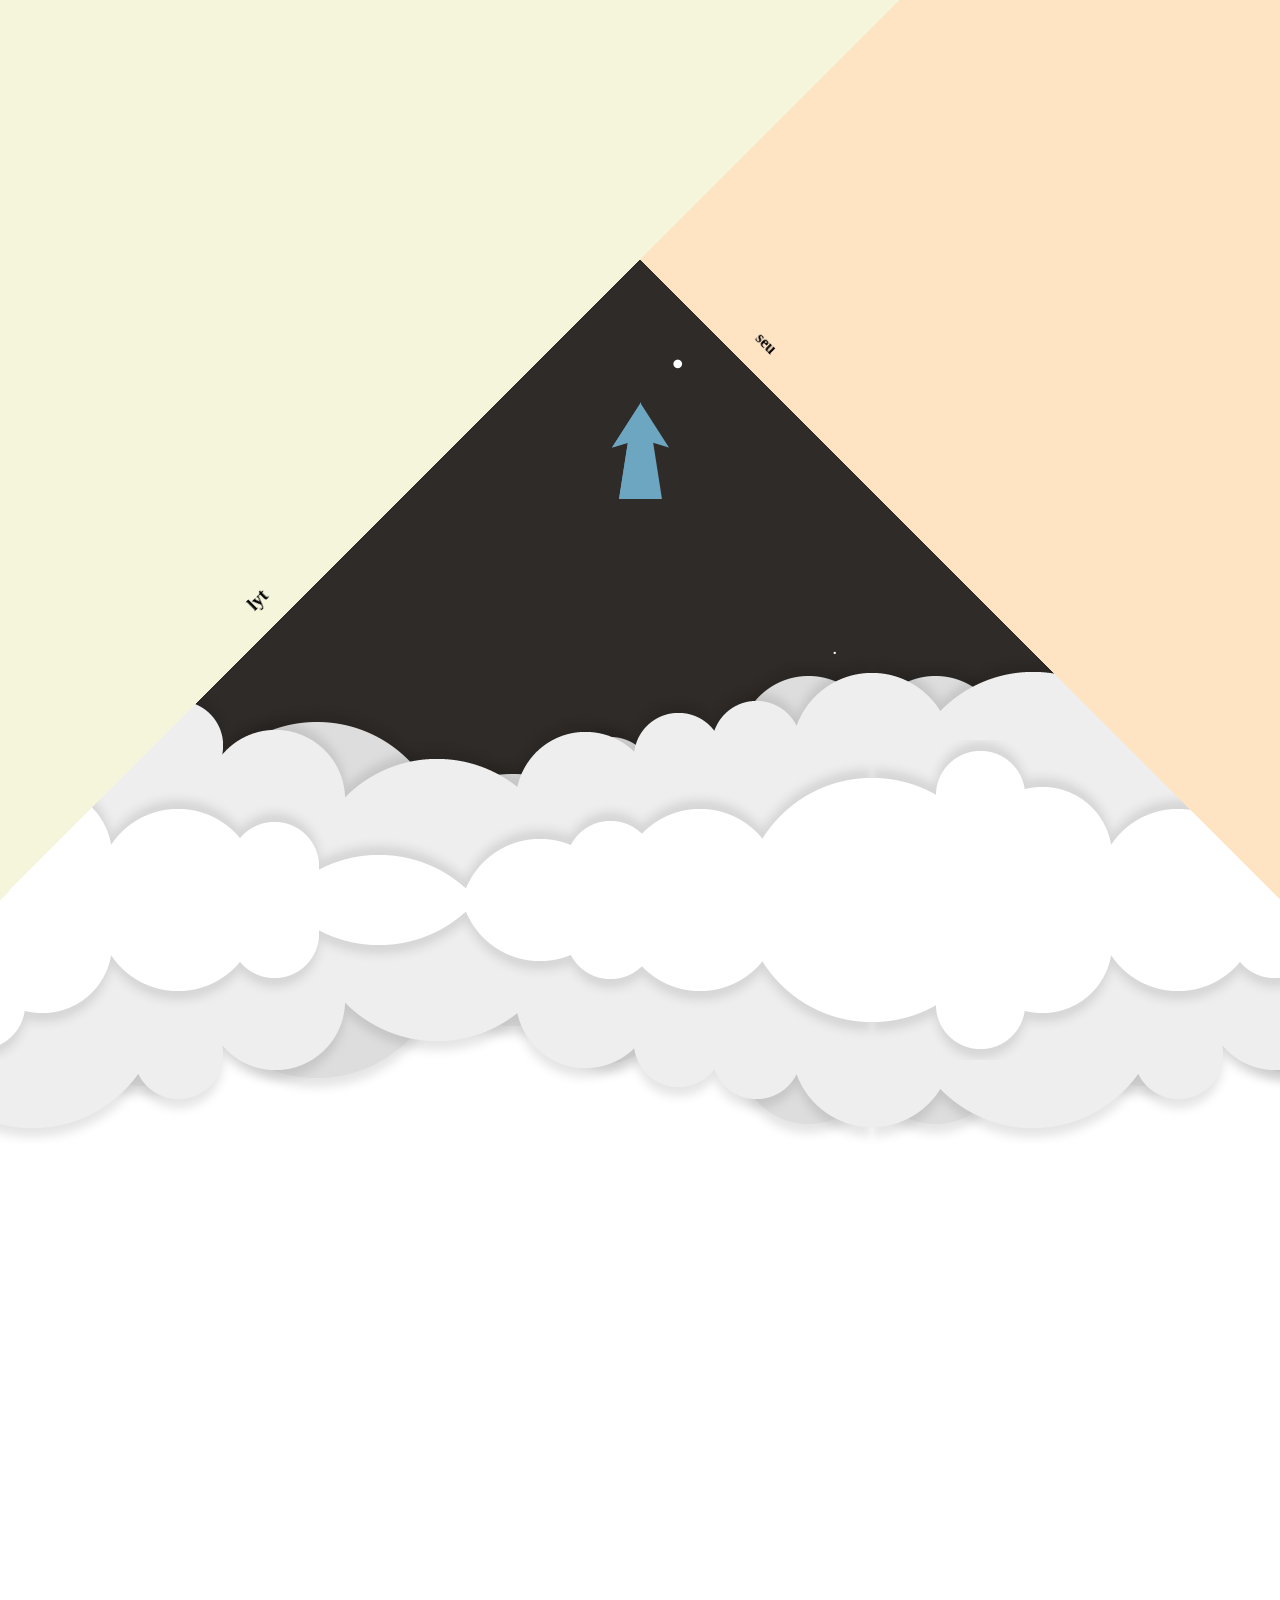
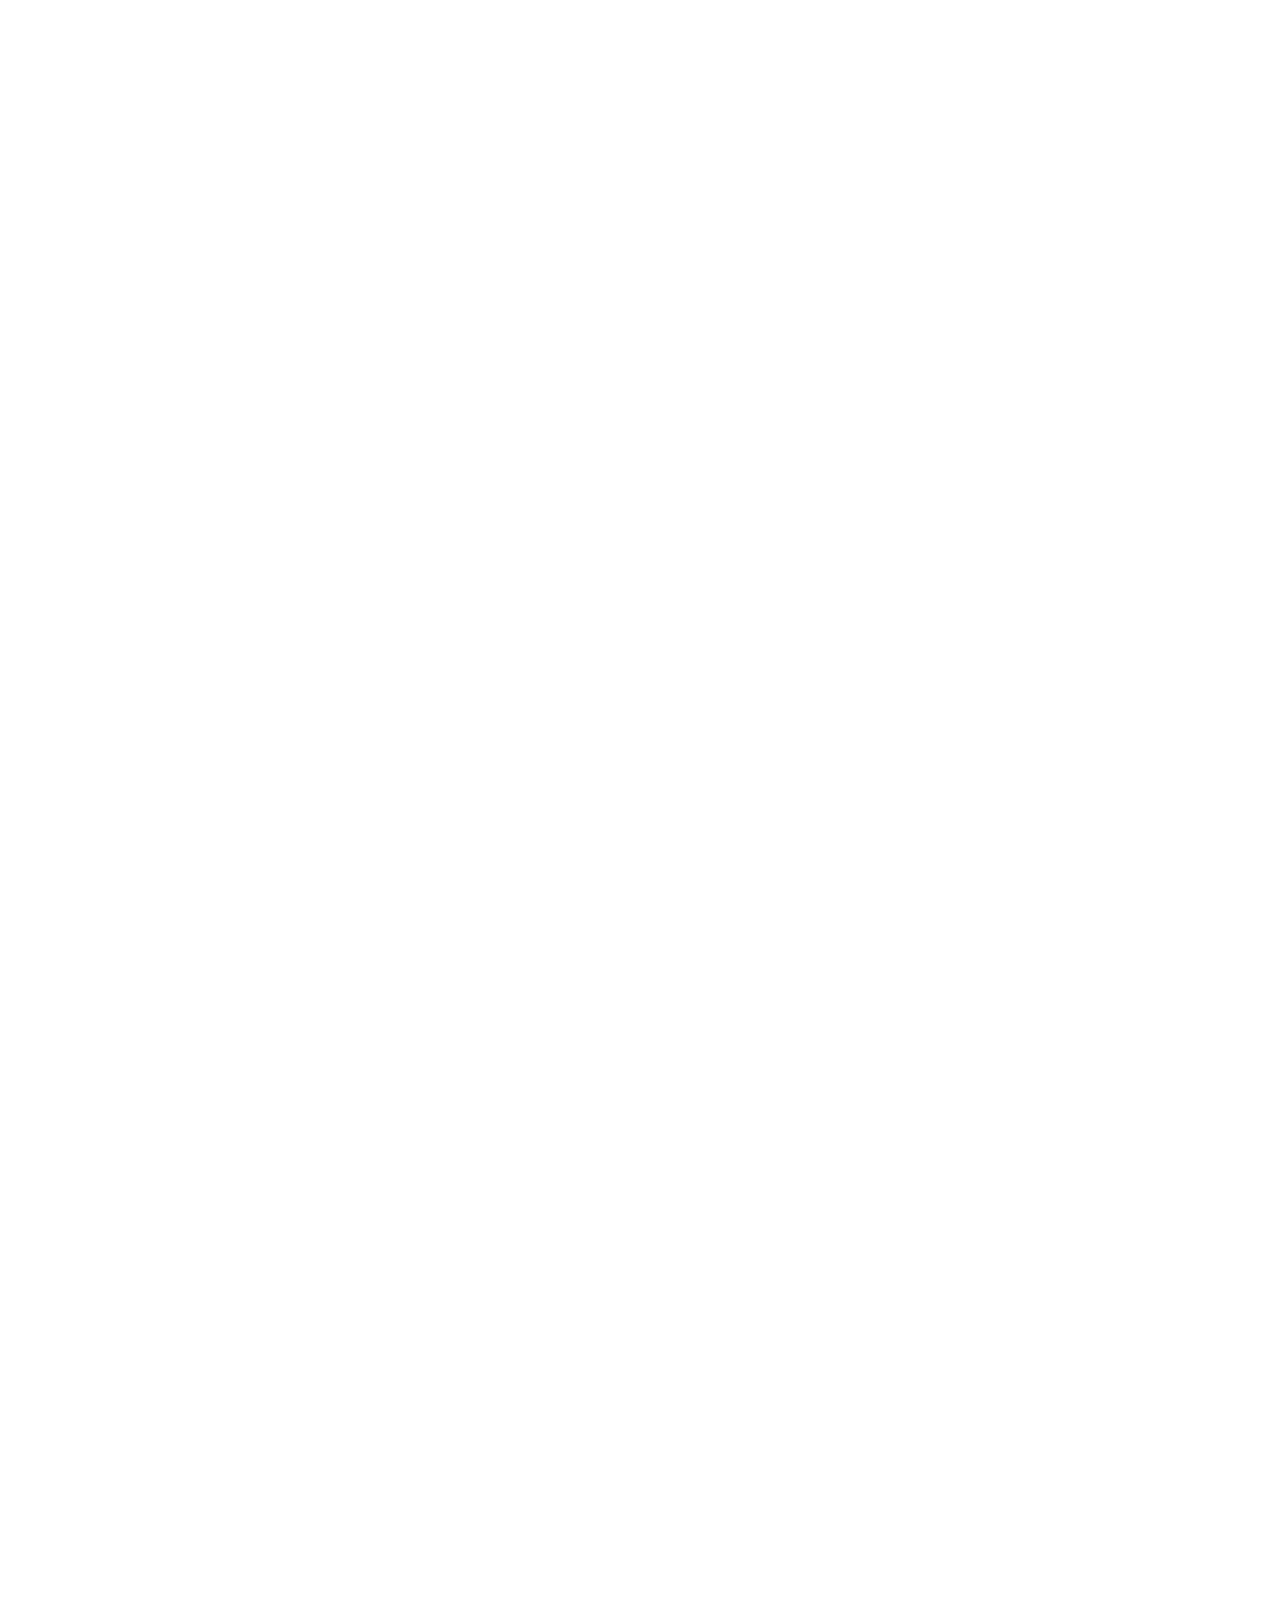
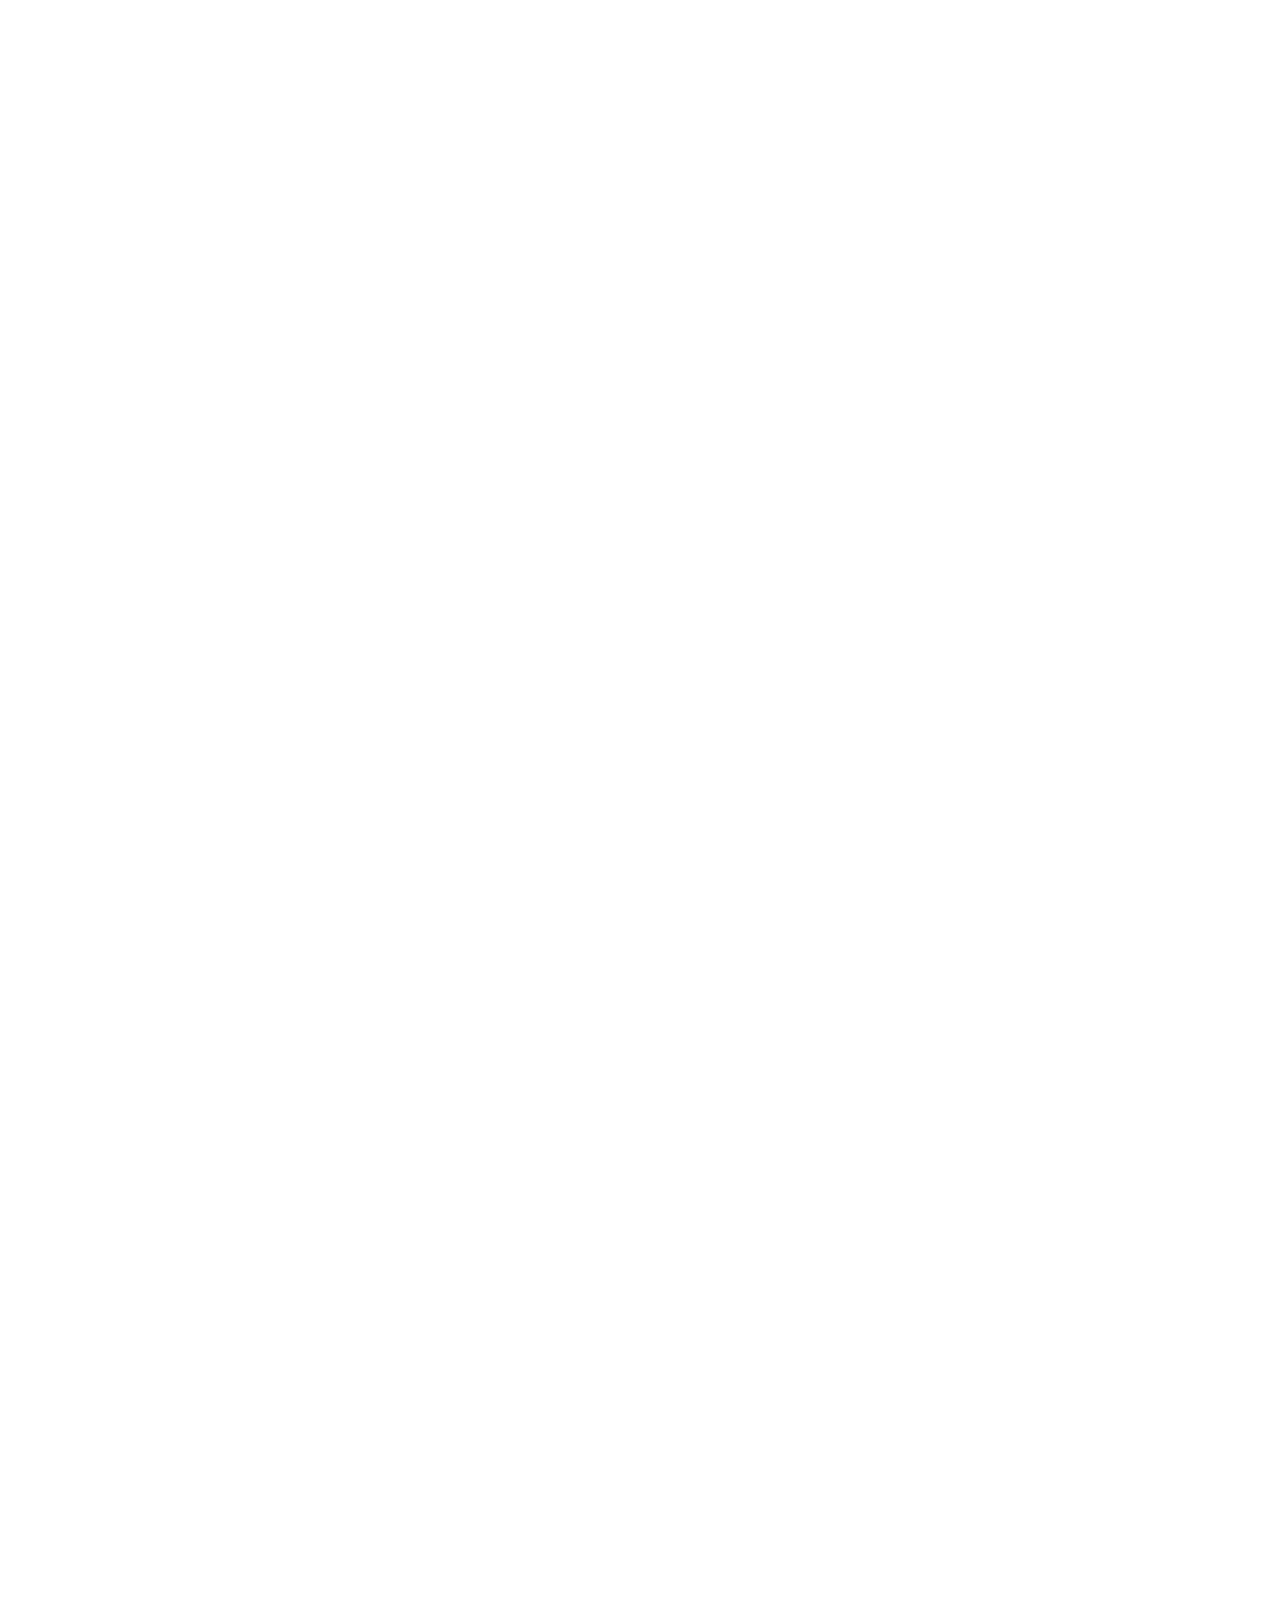
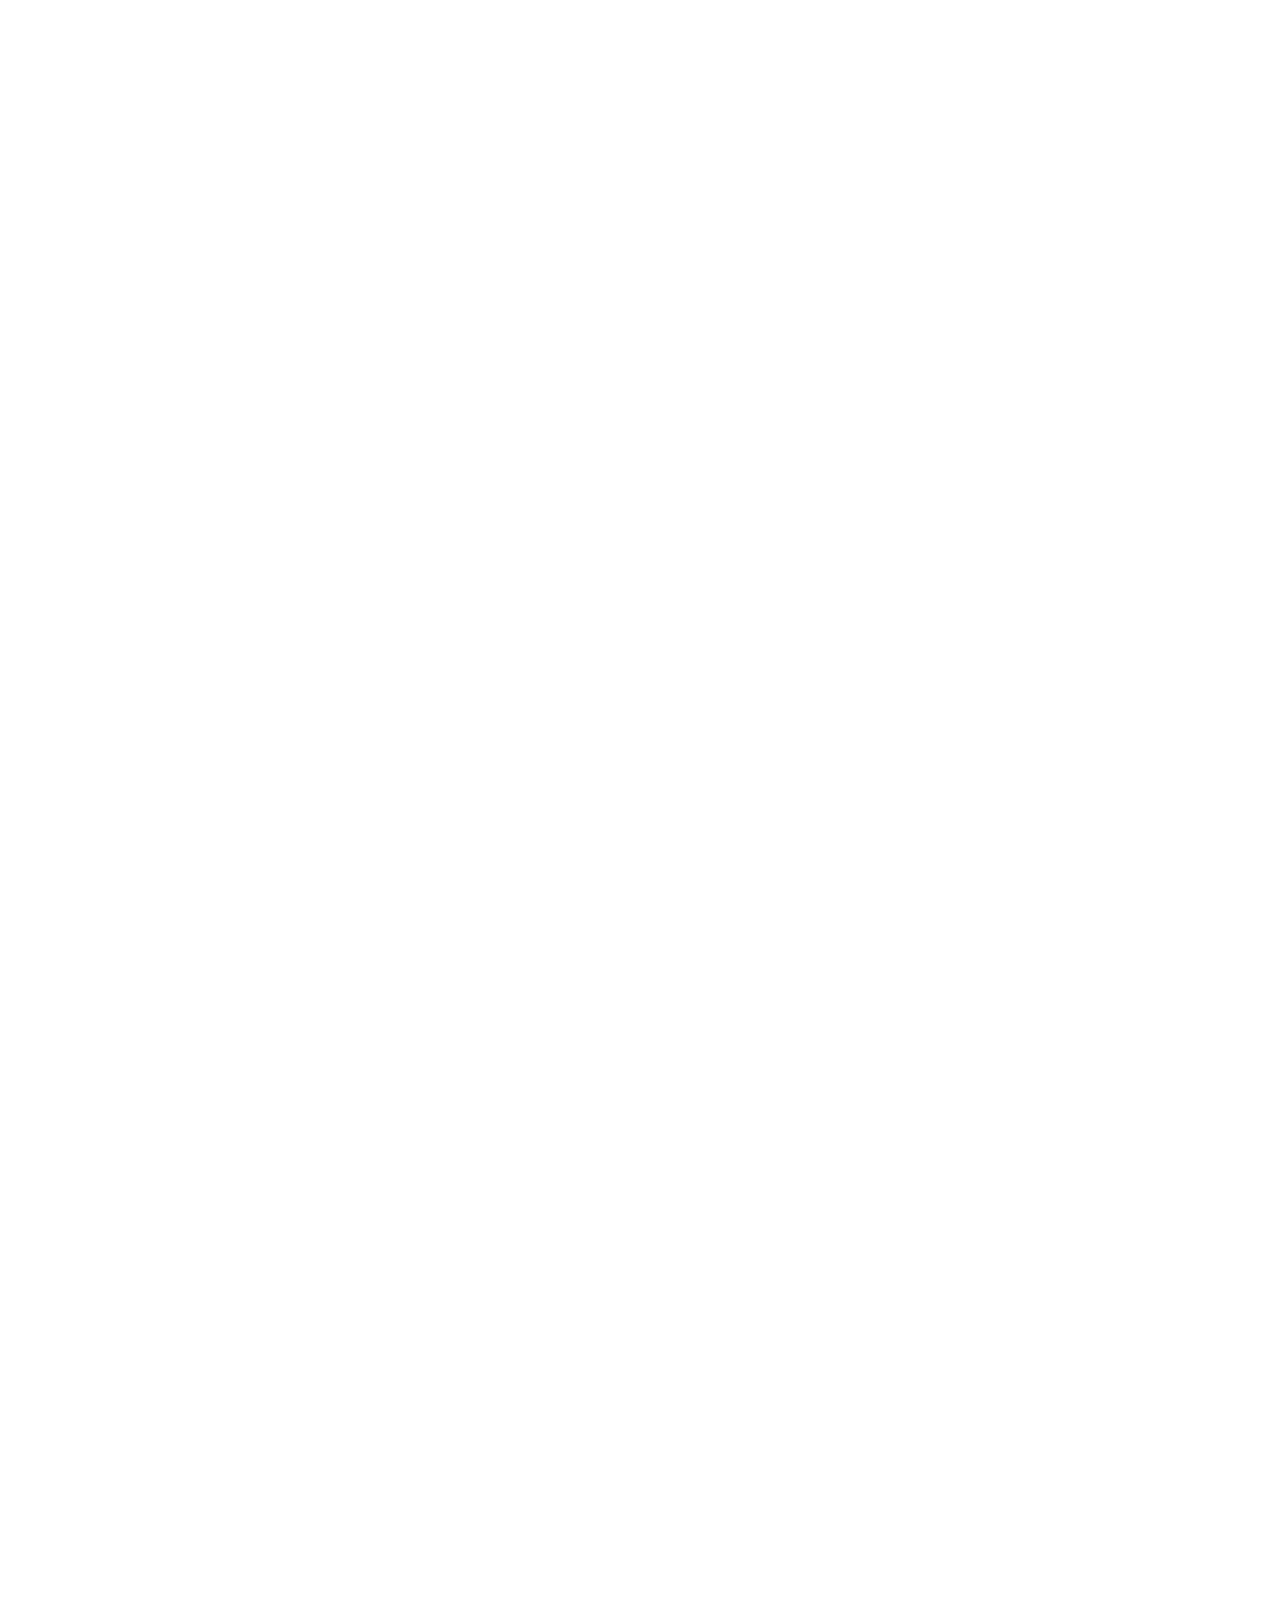
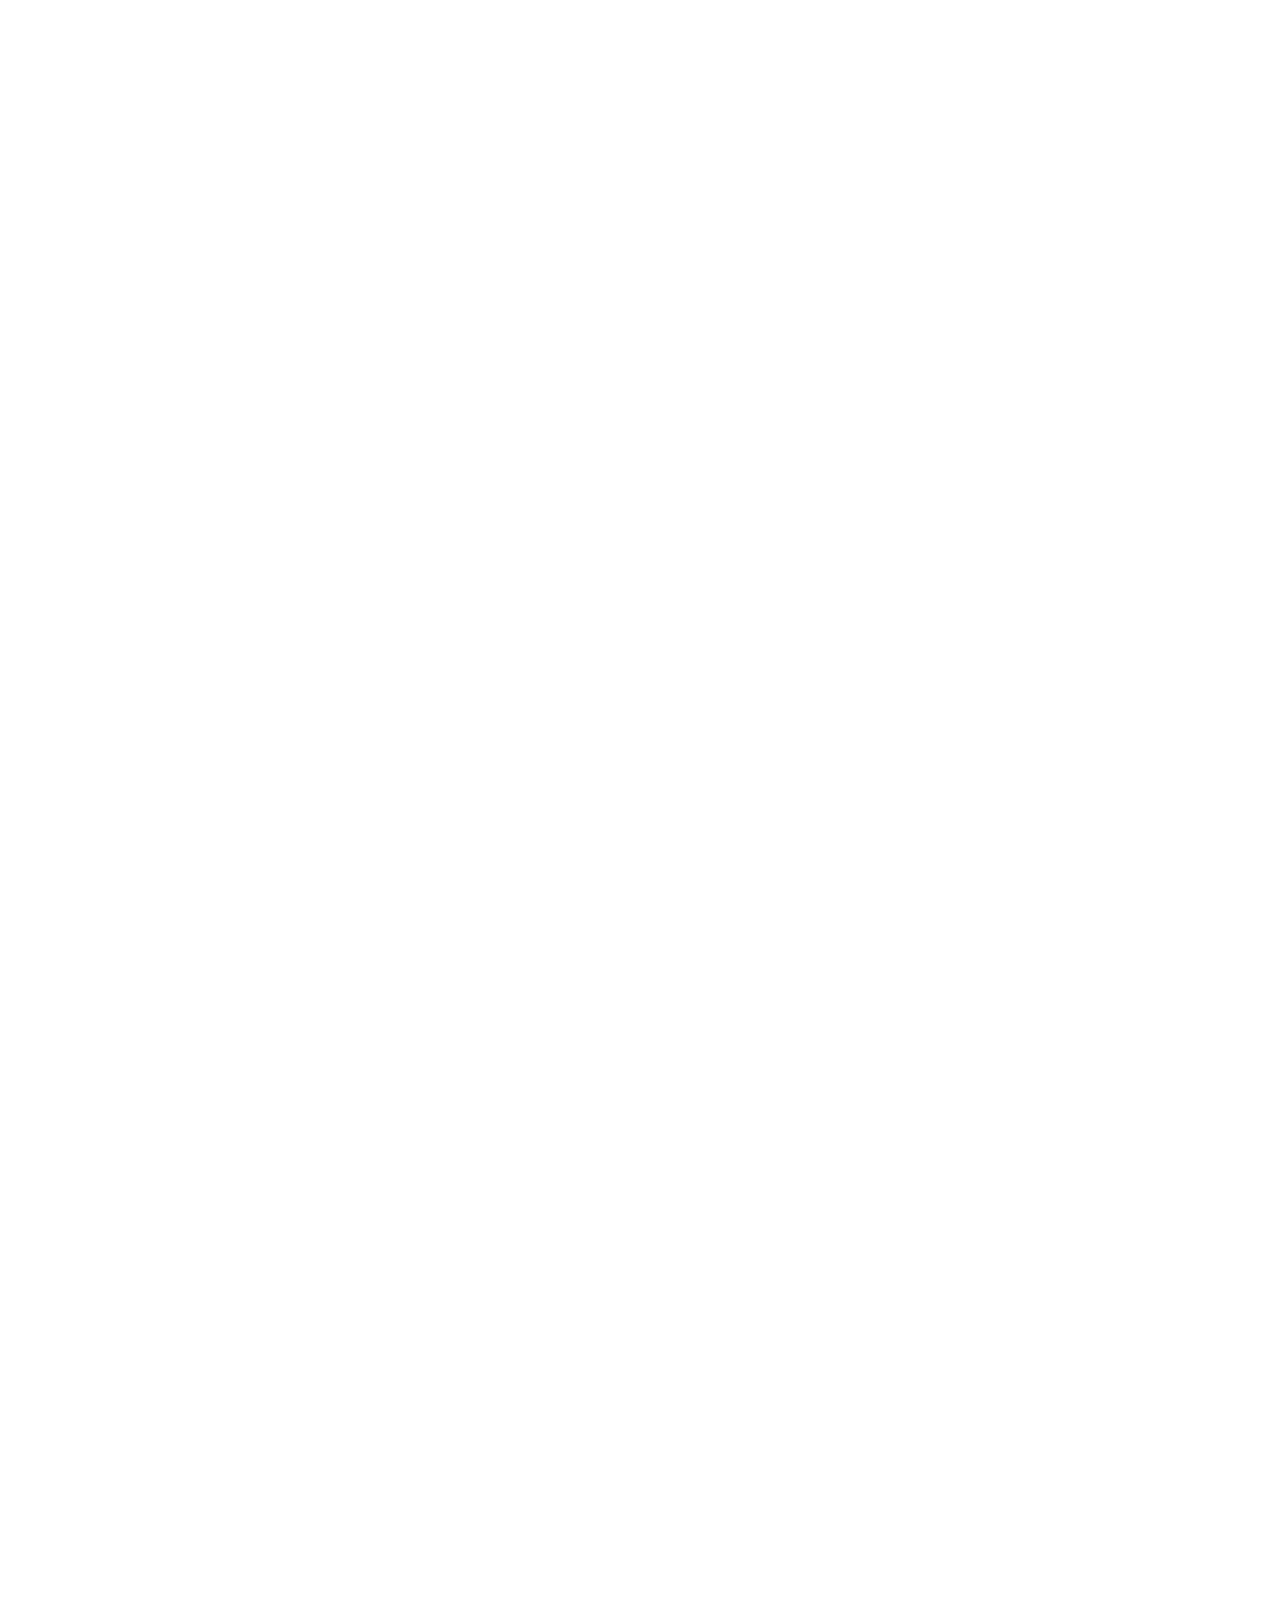
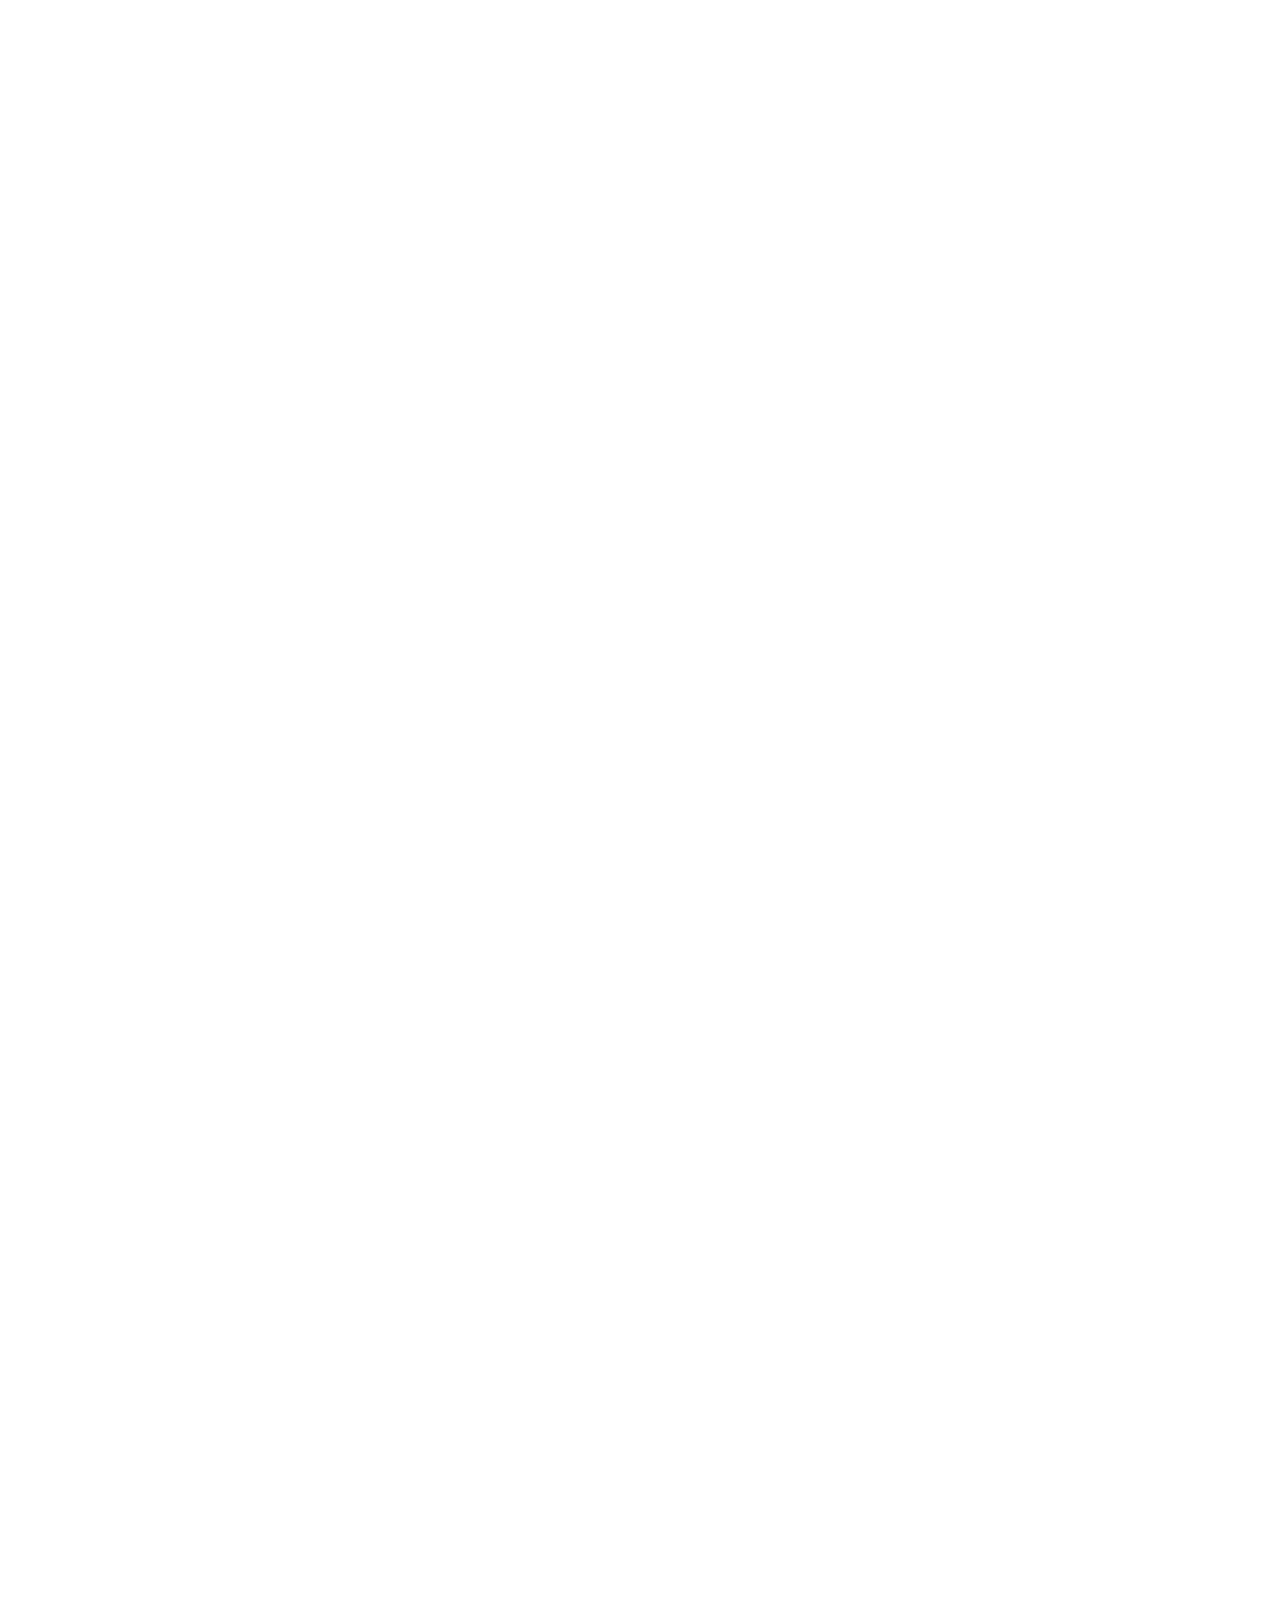
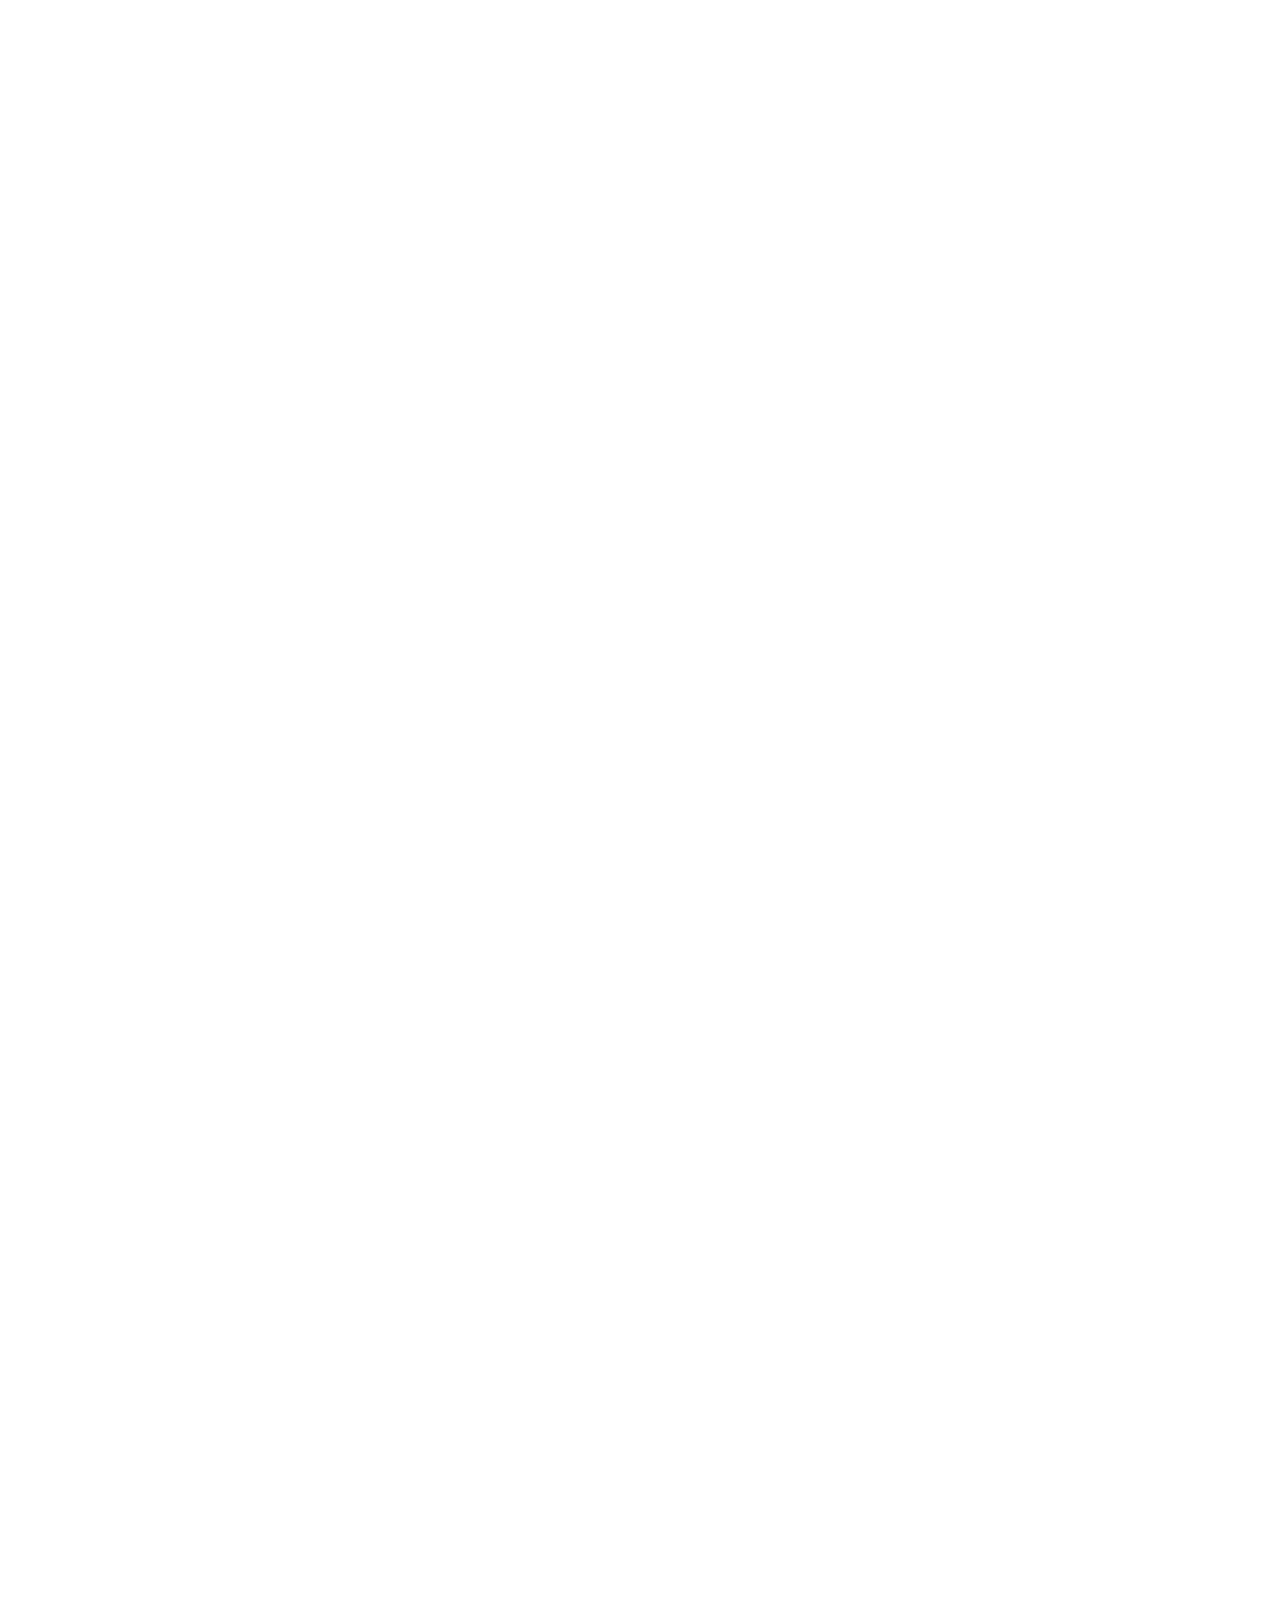
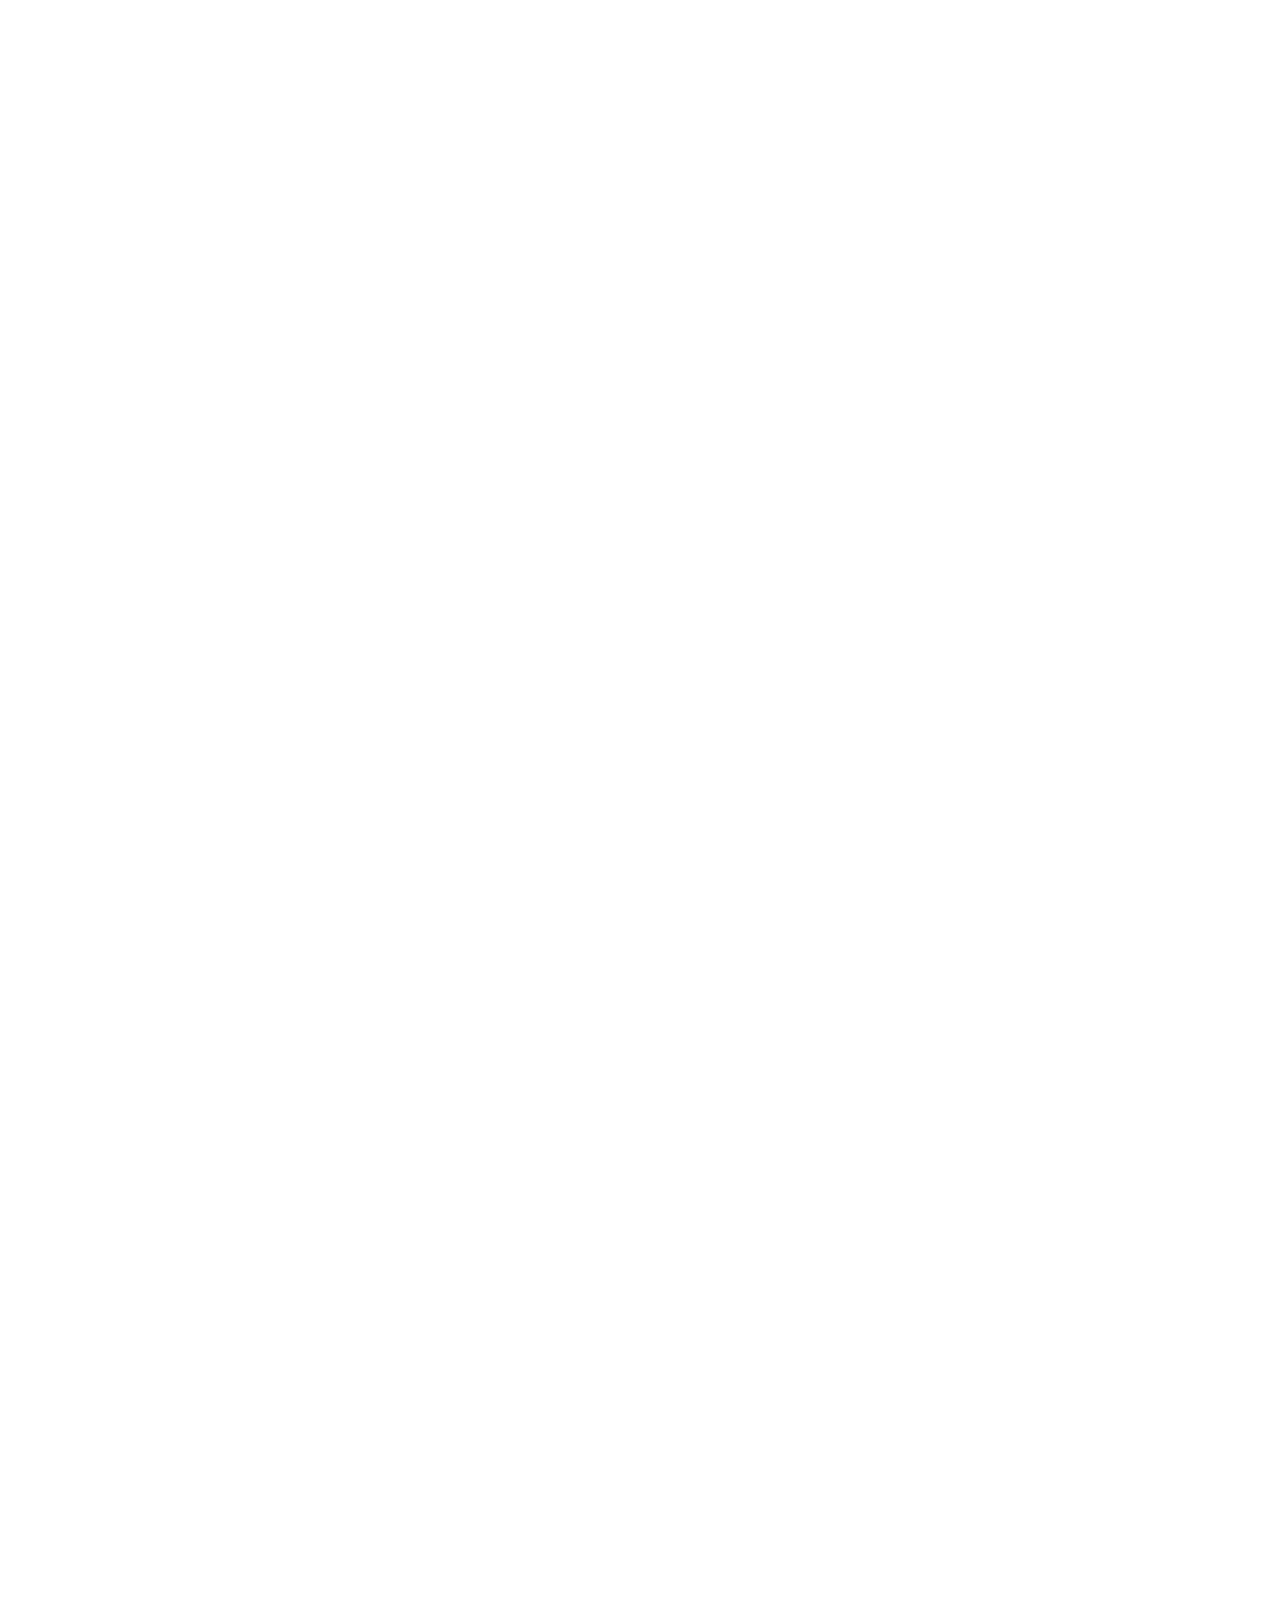
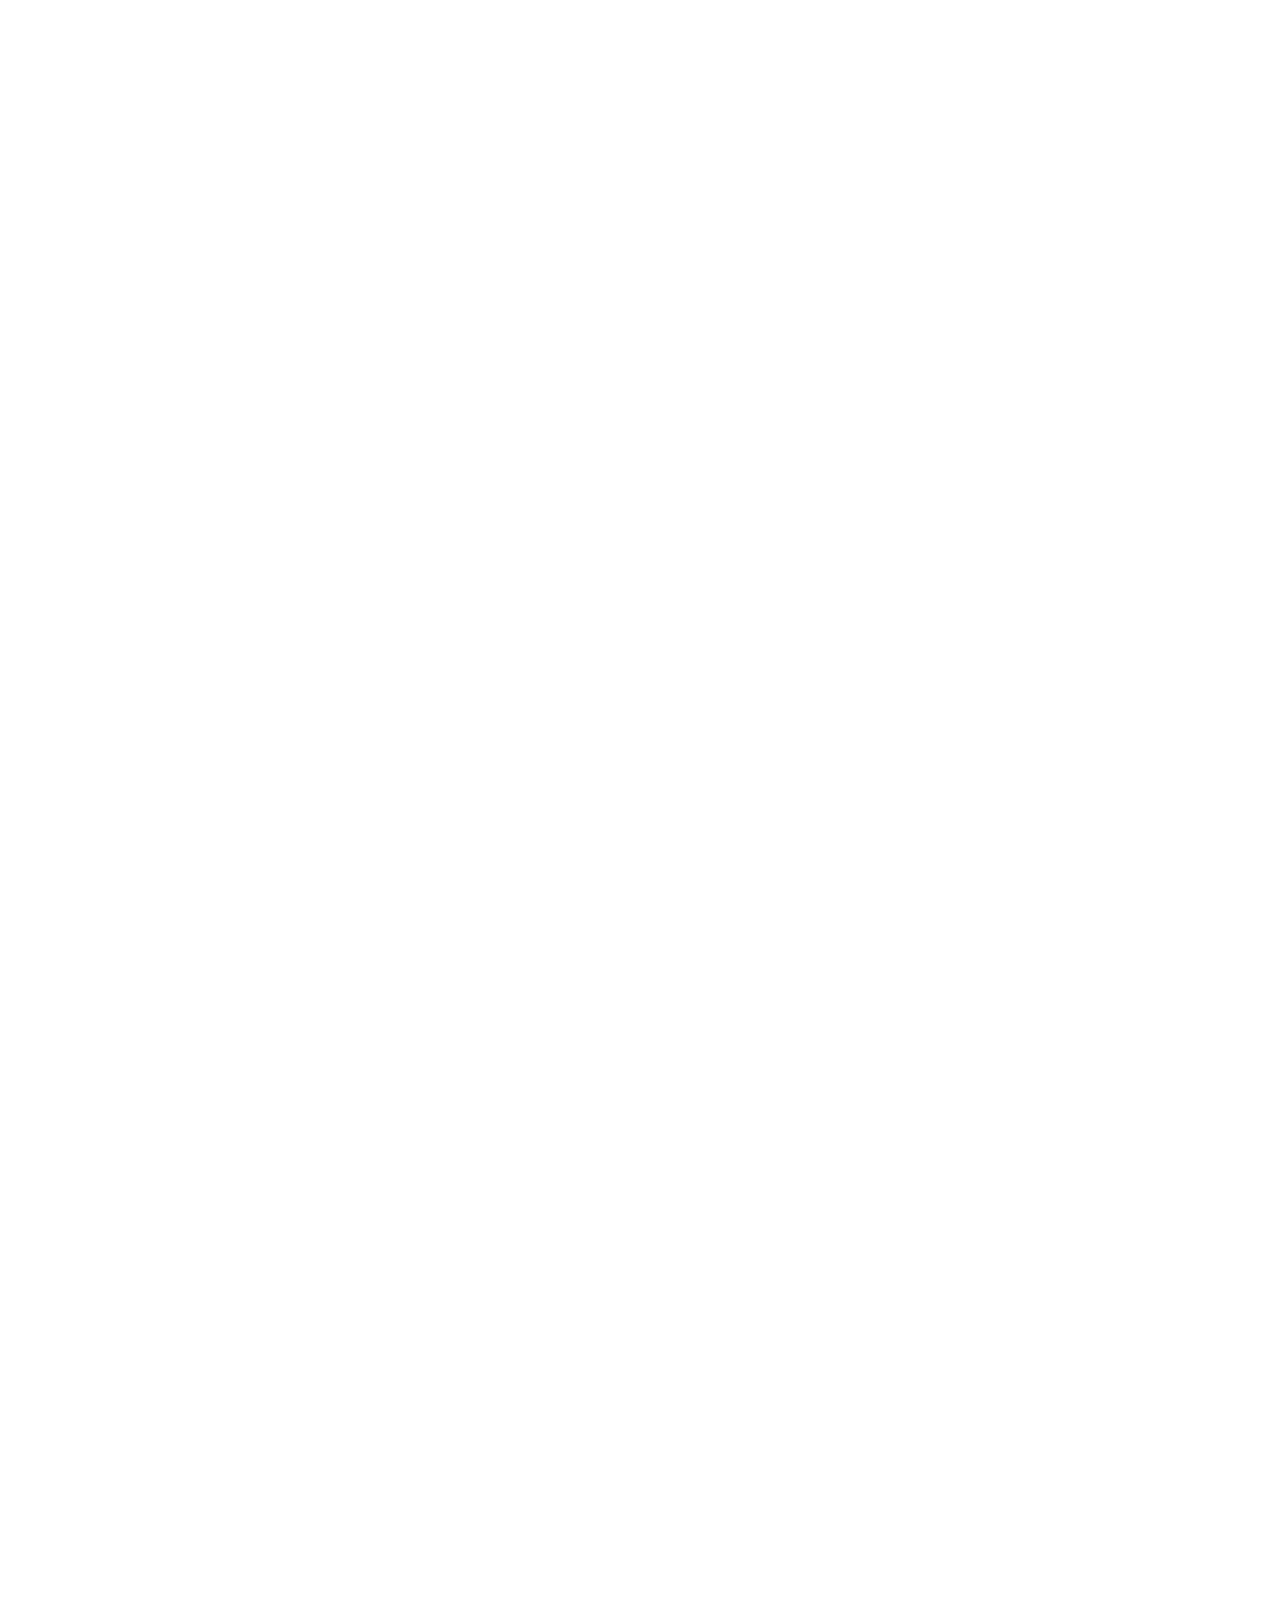
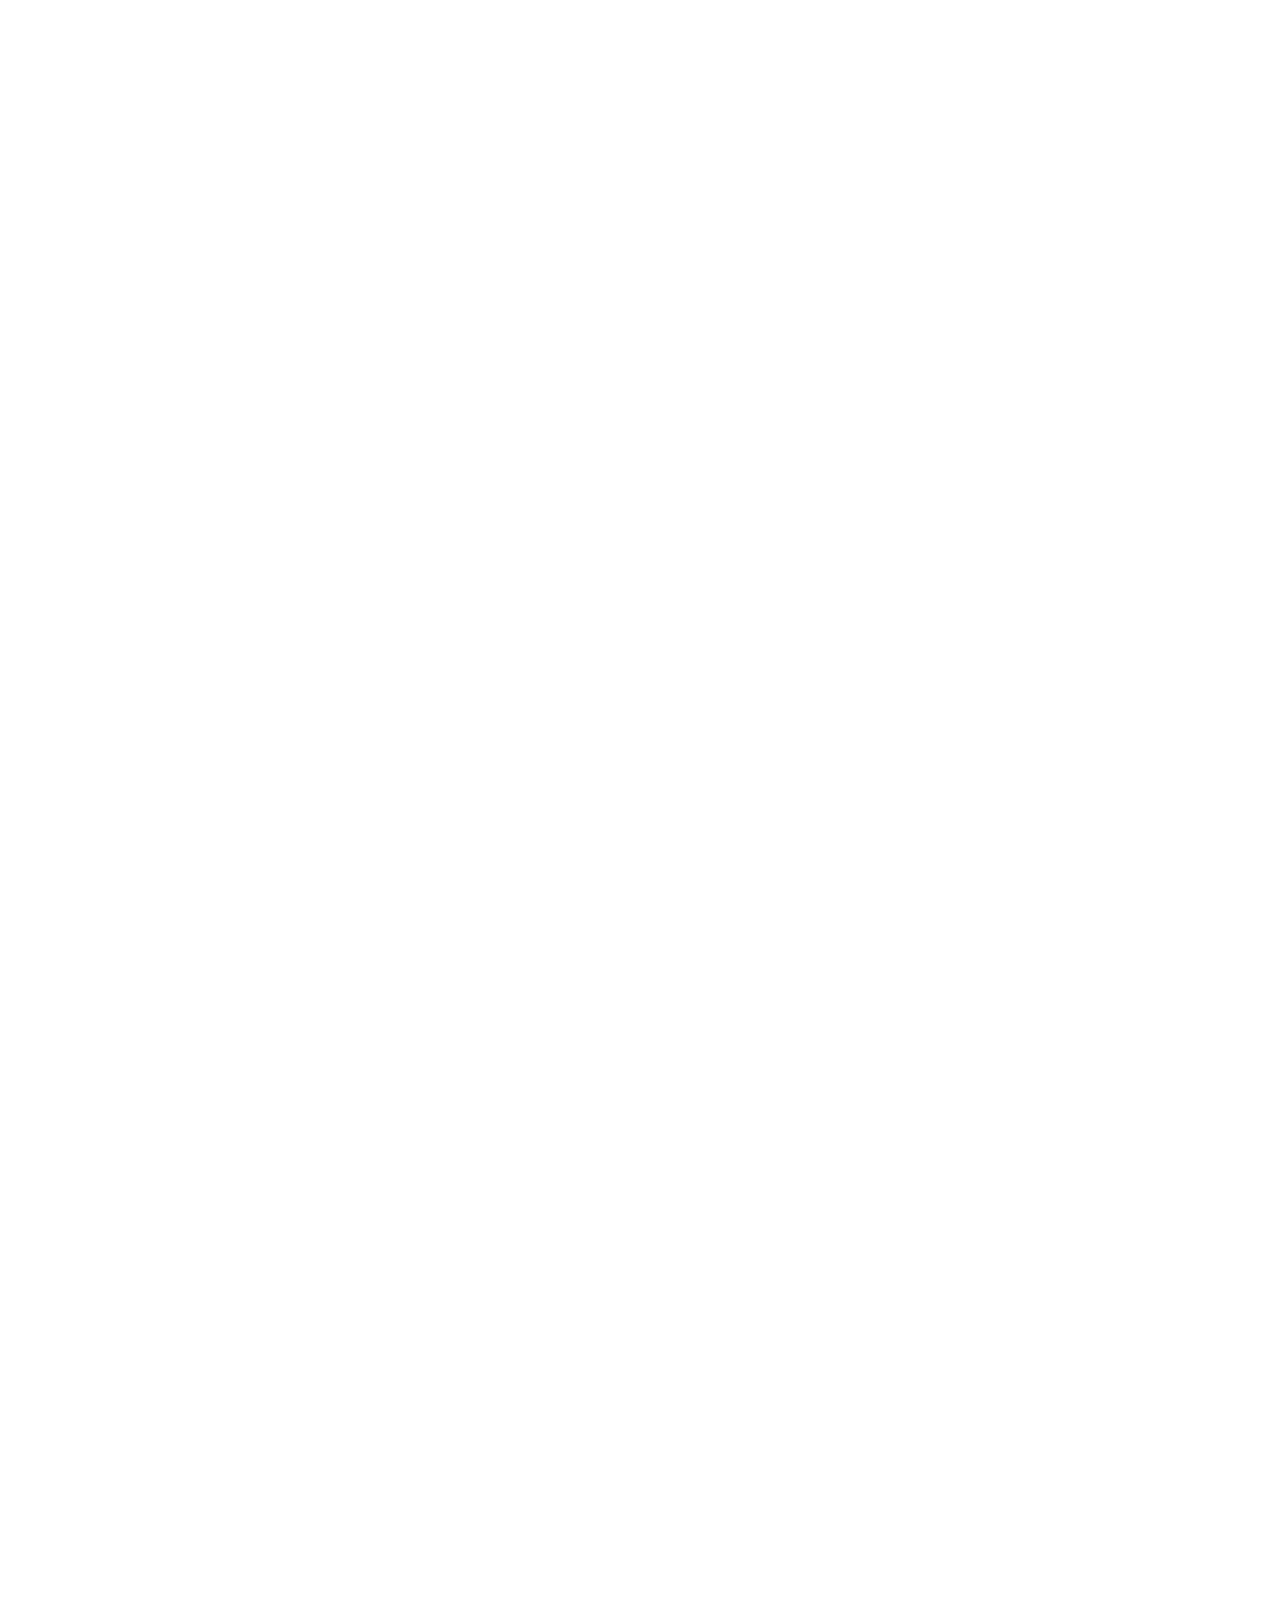
==== commit 1e615a57: "fdsfs" ====
--- a/index.html
+++ b/index.html
@@ -207,7 +207,7 @@
 				<div class="info information-1" 
 					data-20000="transform:translate3d(0,100%,0)" 
 					data-23000="transform:translate3d(0,0%,0)">
-						<p>能够编写语义化的 HTML，模块化的 CSS，实现较复杂的布局与动画</p>
+						<p><span></span>能够编写语义化的 HTML，模块化的 CSS，实现较复杂的布局与动画</p>
 						
 				</div>
 				
@@ -500,13 +500,69 @@
 				</div>
 			</div>			
 		</div>
-        
-        <!--        	
+          <!--        	
         	描述：场景6
         -->
         <section class="fullpage scene6" 
         	data-0="display:none" 
         	data-83000="display:block"  
+        	data-96000="display:none">
+        		<!--            	
+            	描述：场景6背景
+            -->
+            <div class="fullpage overflowhidden absolute">
+				
+		
+				<div class="scenev-1-3 fullpage" 
+					data-84000="transform:translate3d(0,0px,0)" >
+					<img src="img/scene_v_3.jpg" alt=""  class="background_img"/>					
+				</div>
+				<div class="scenev-1-2 fullpage" 
+					data-84000="transform:translate3d(0,0px,0)" >
+					<img src="img/scene_v_2.png" alt=""  class="background_img"/>					
+				</div>
+				
+			</div>
+			
+			<!--        	
+        	描述：降落伞
+        	-->
+        	<div class="fullpage animatewrap" 
+        		data-0="display:none" 
+        		data-87000="display:block;transform:translate3d(-100%,0,0)"  
+        		data-94000="transform:translate3d(0%,0,0)">
+			
+			</div>
+			
+			<!--            
+            	描述：satellite
+            -->
+            <div class="fullpage animatewrap" 
+        		data-0="display:none" 
+        		data-87000="display:block;transform:translate3d(0,-100%,0)"  
+        		data-104000="transform:translate3d(0,0%,0)">
+				<img src="img/satellite.png" alt="" class="satellite"/>
+			</div>
+			<!--        	
+        	描述：降落伞
+        	-->
+        	<div class="fullpage animatewrap" 
+        		data-0="display:none" 
+        		data-87000="display:block;transform:translate3d(0,-100%,0)"  
+        		data-94000="transform:translate3d(0,0%,0)">
+				<img src="img/parachute.png" alt="" class="parachute"/>
+			</div>
+			<div class="scenev-1-1 fullpage overflowhidden z-3" 
+					data-84000="transform:translate3d(0,0px,0)" >
+					<img src="img/scene_v_1.png" alt=""  class="background_img"/>					
+			</div>
+        </section>
+        <!--        	
+        	描述：场景6
+        -->
+        <section class="fullpage scene6" 
+        	data-0="display:none" 
+        	 
         	data-96000="display:none">
         		<!--            	
             	描述：场景6背景
@@ -596,7 +652,7 @@
 					data-107000="opacity:0"
 					data-108000="opacity:0.5"
 					>
-					><div class="over">完</div></div>	
+					<div class="over">完</div></div>	
 				
       	</div>
 		
--- a/css/main.css
+++ b/css/main.css
@@ -122,7 +122,10 @@
 
   
 .z-2{
-	z-index: 2;
+	z-index: 2 !important;
+}
+.z-3{
+	z-index: 3 !important;	
 }
 .z-100{
 	z-index: 100;
@@ -215,7 +218,10 @@
 .star3_bg{
 	background: url(../img/star_big.png);
 }
-
+.infobottom span{
+	width: 50px;
+	height: 50px;
+}
 .arrow{
 	position: absolute;
 	left: 0;
@@ -920,6 +926,22 @@
 	bottom: 16%;
 	z-index: 4;
 }
+
+/*scene6*/
+.parachute{
+	height: 150px;
+	display: block;
+	position: absolute;
+	bottom: 0;
+	left: 30%;
+}
+.satellite{
+	width: 400px;
+		display: block;
+	position: absolute;
+	bottom: 0;
+	left: 0;
+}
 /*end*/
 .end{
 	display: none;
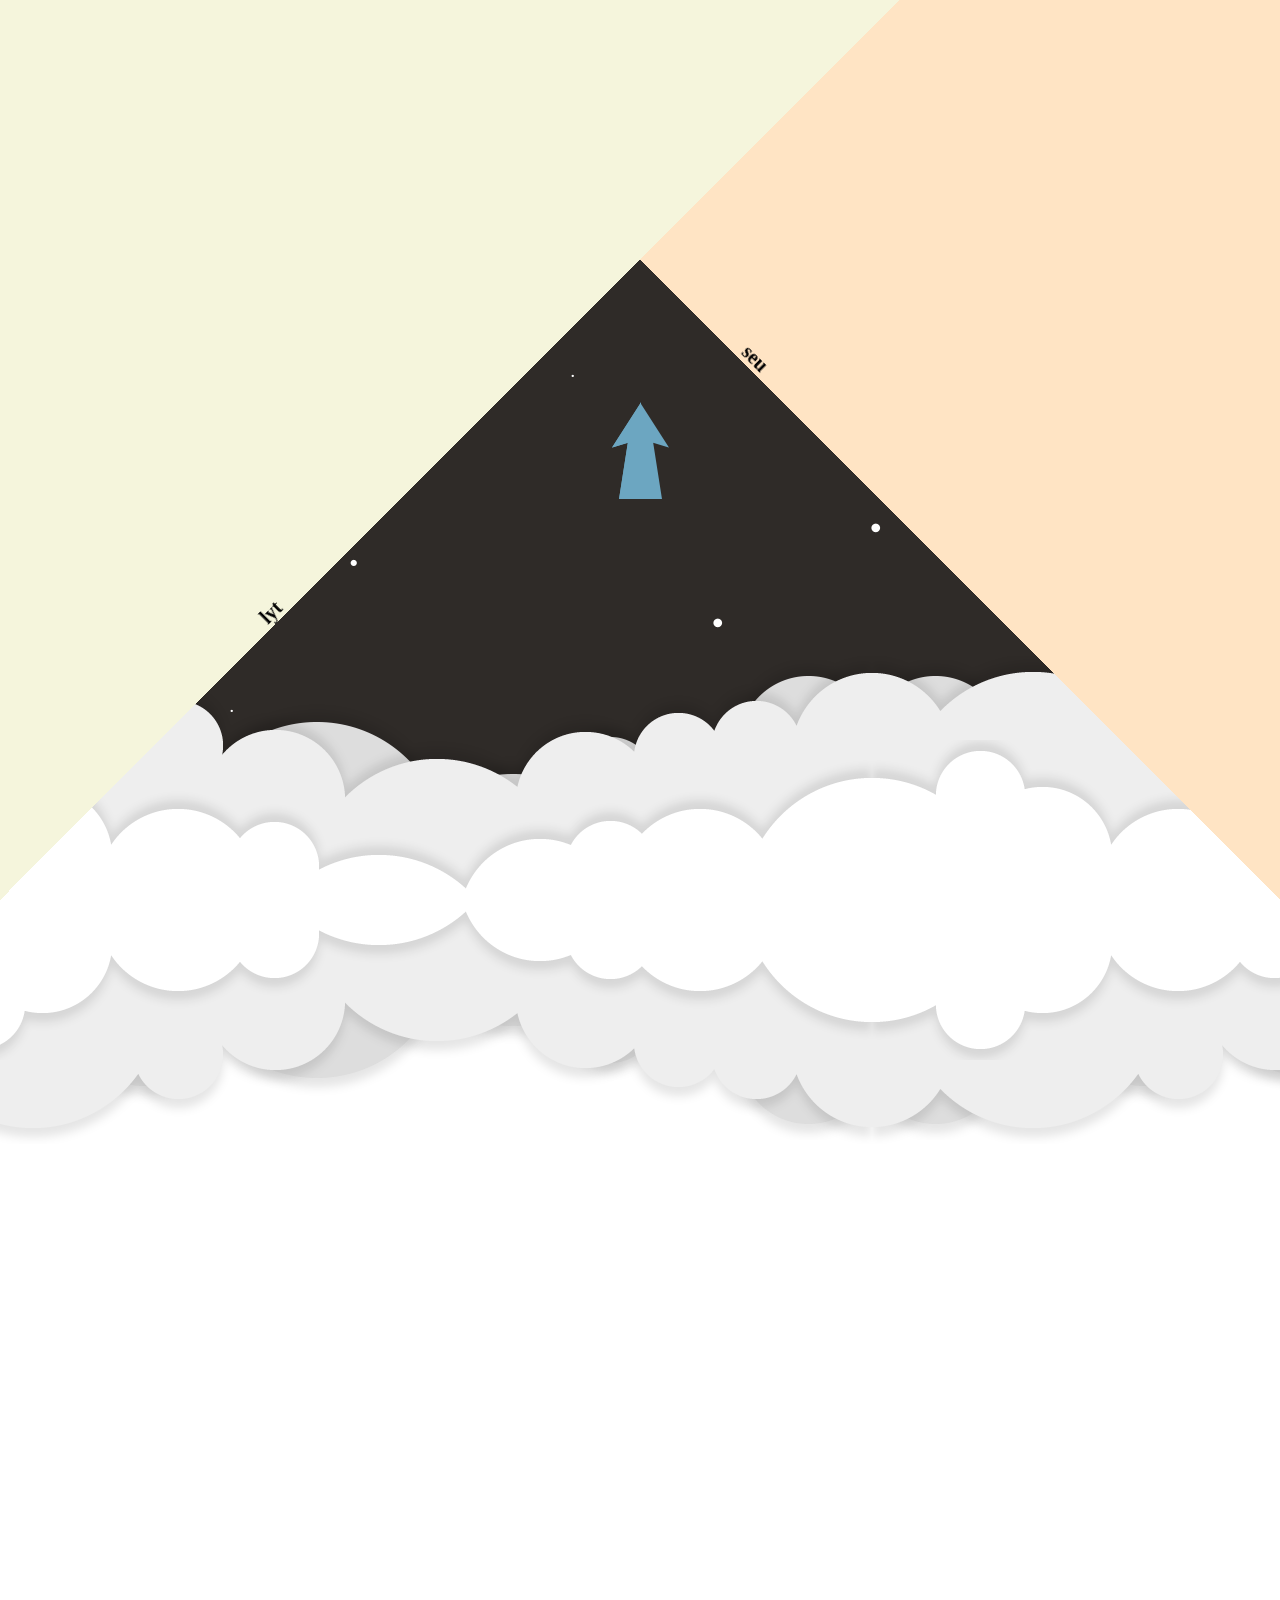
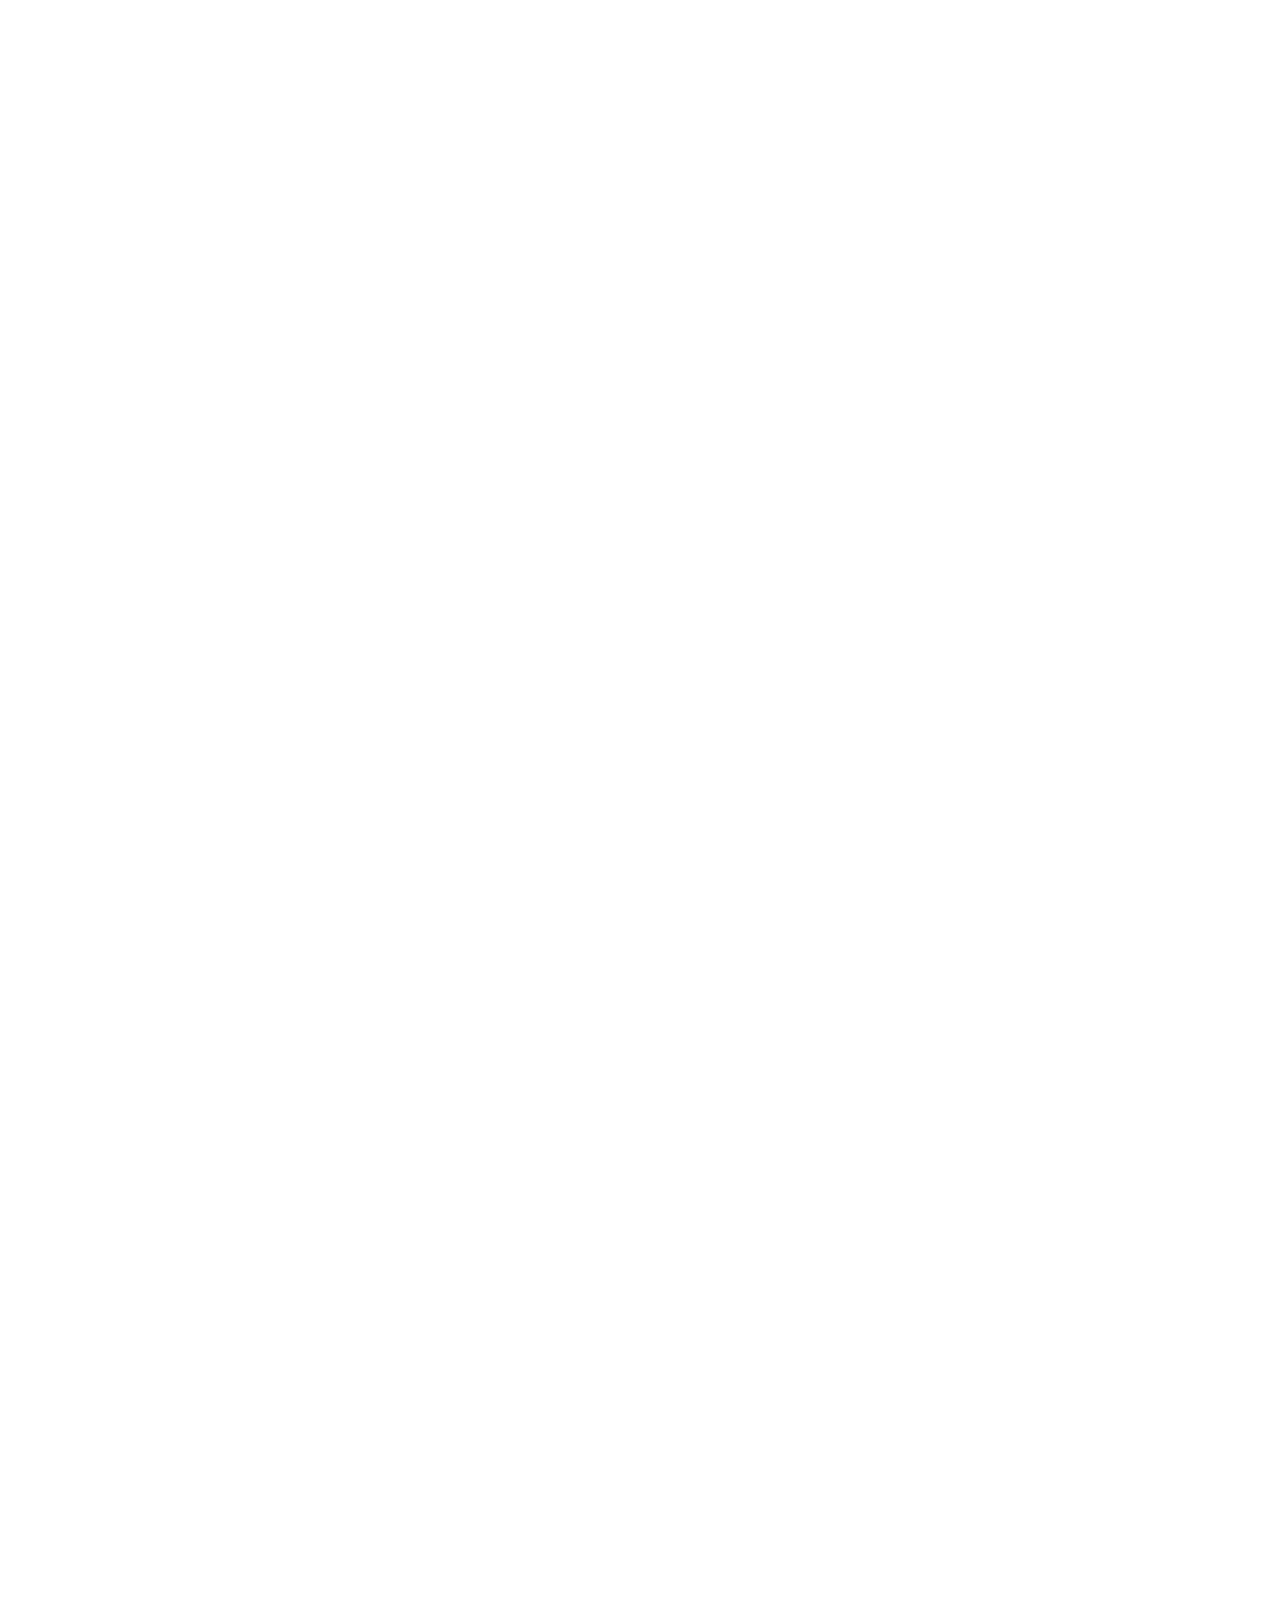
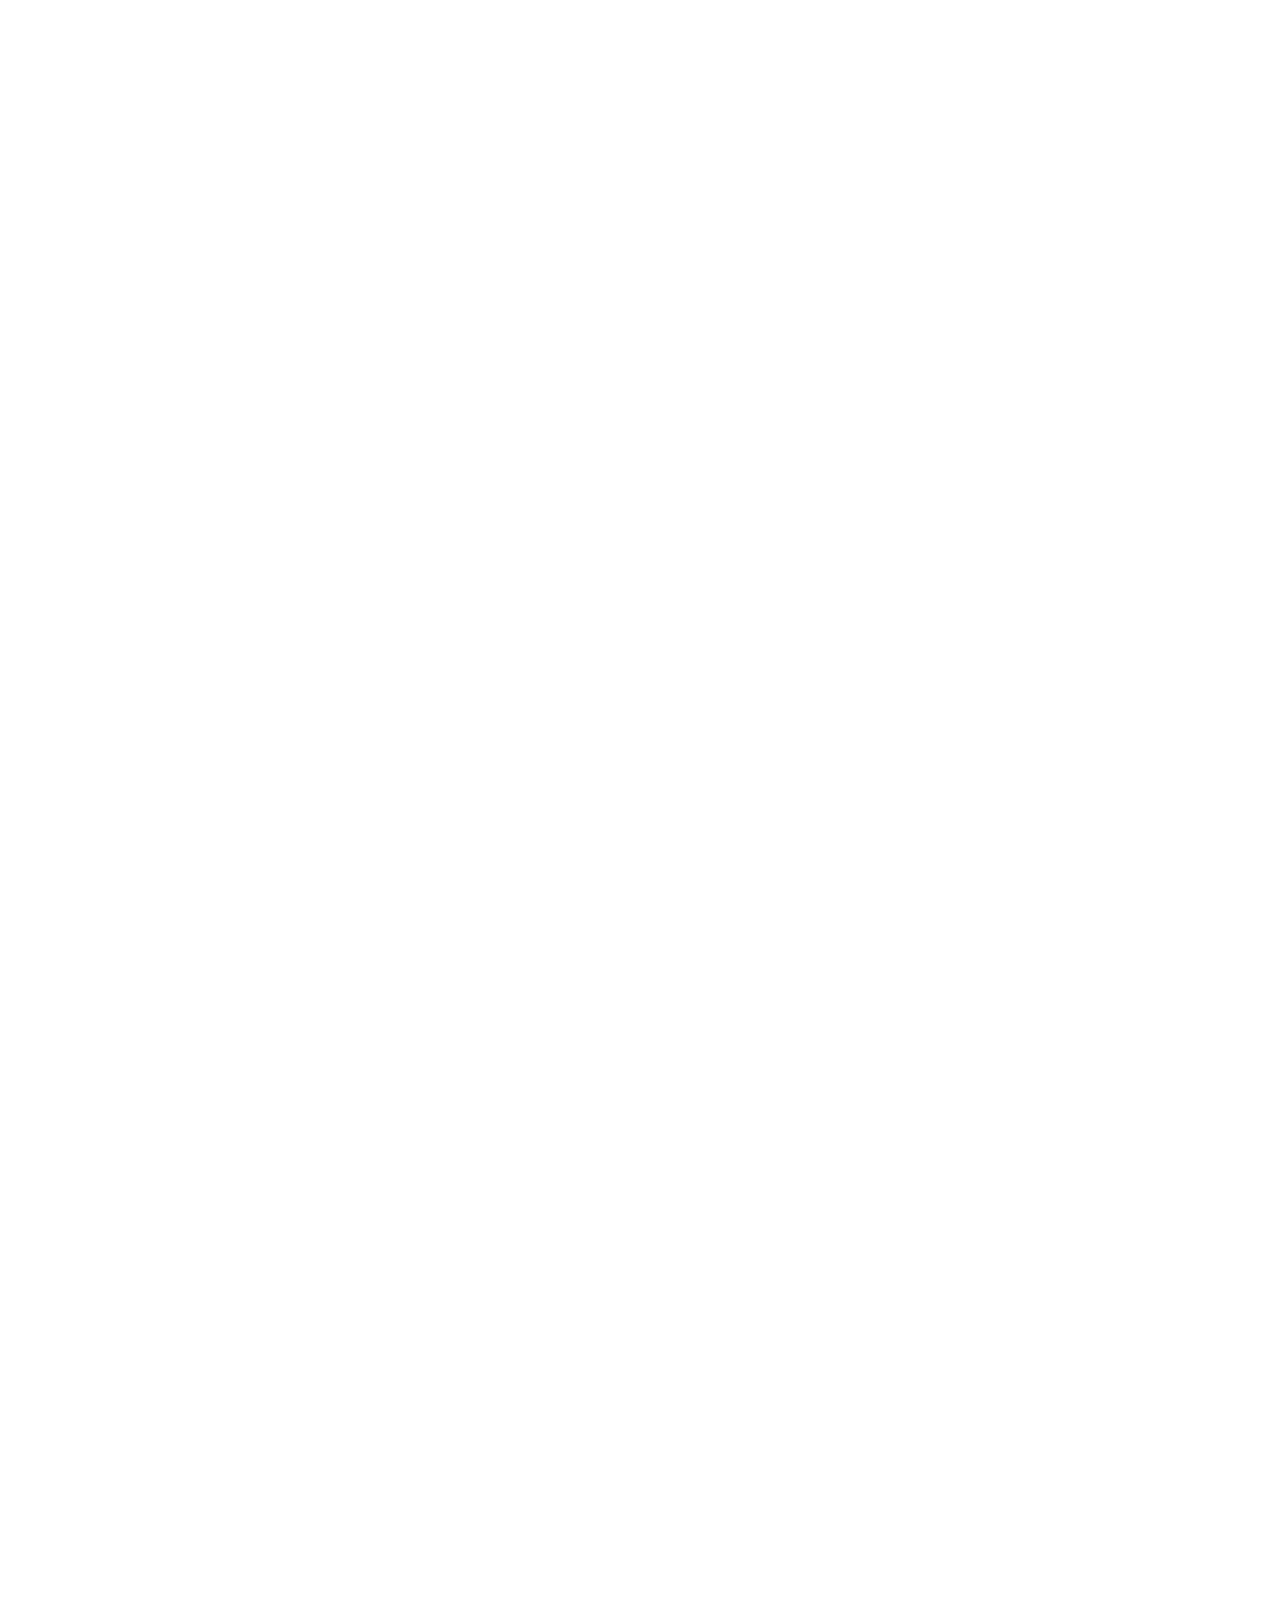
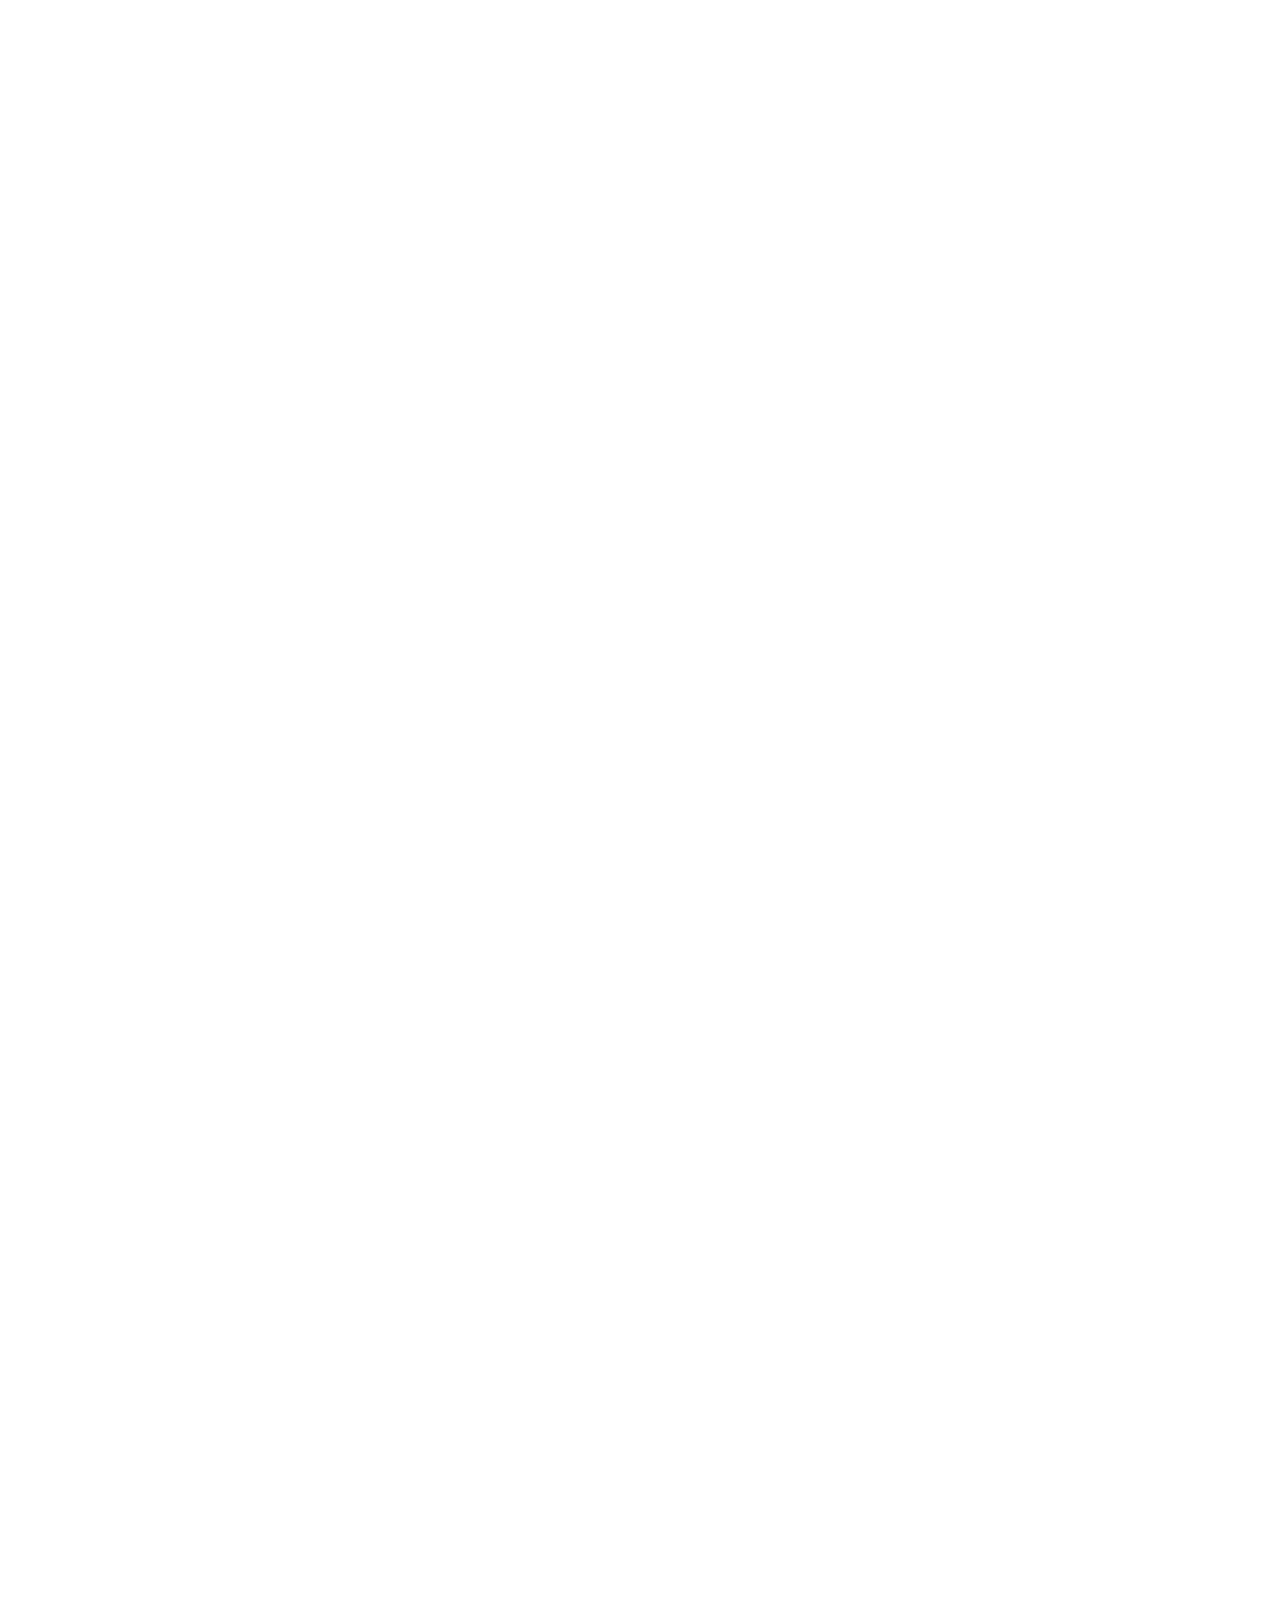
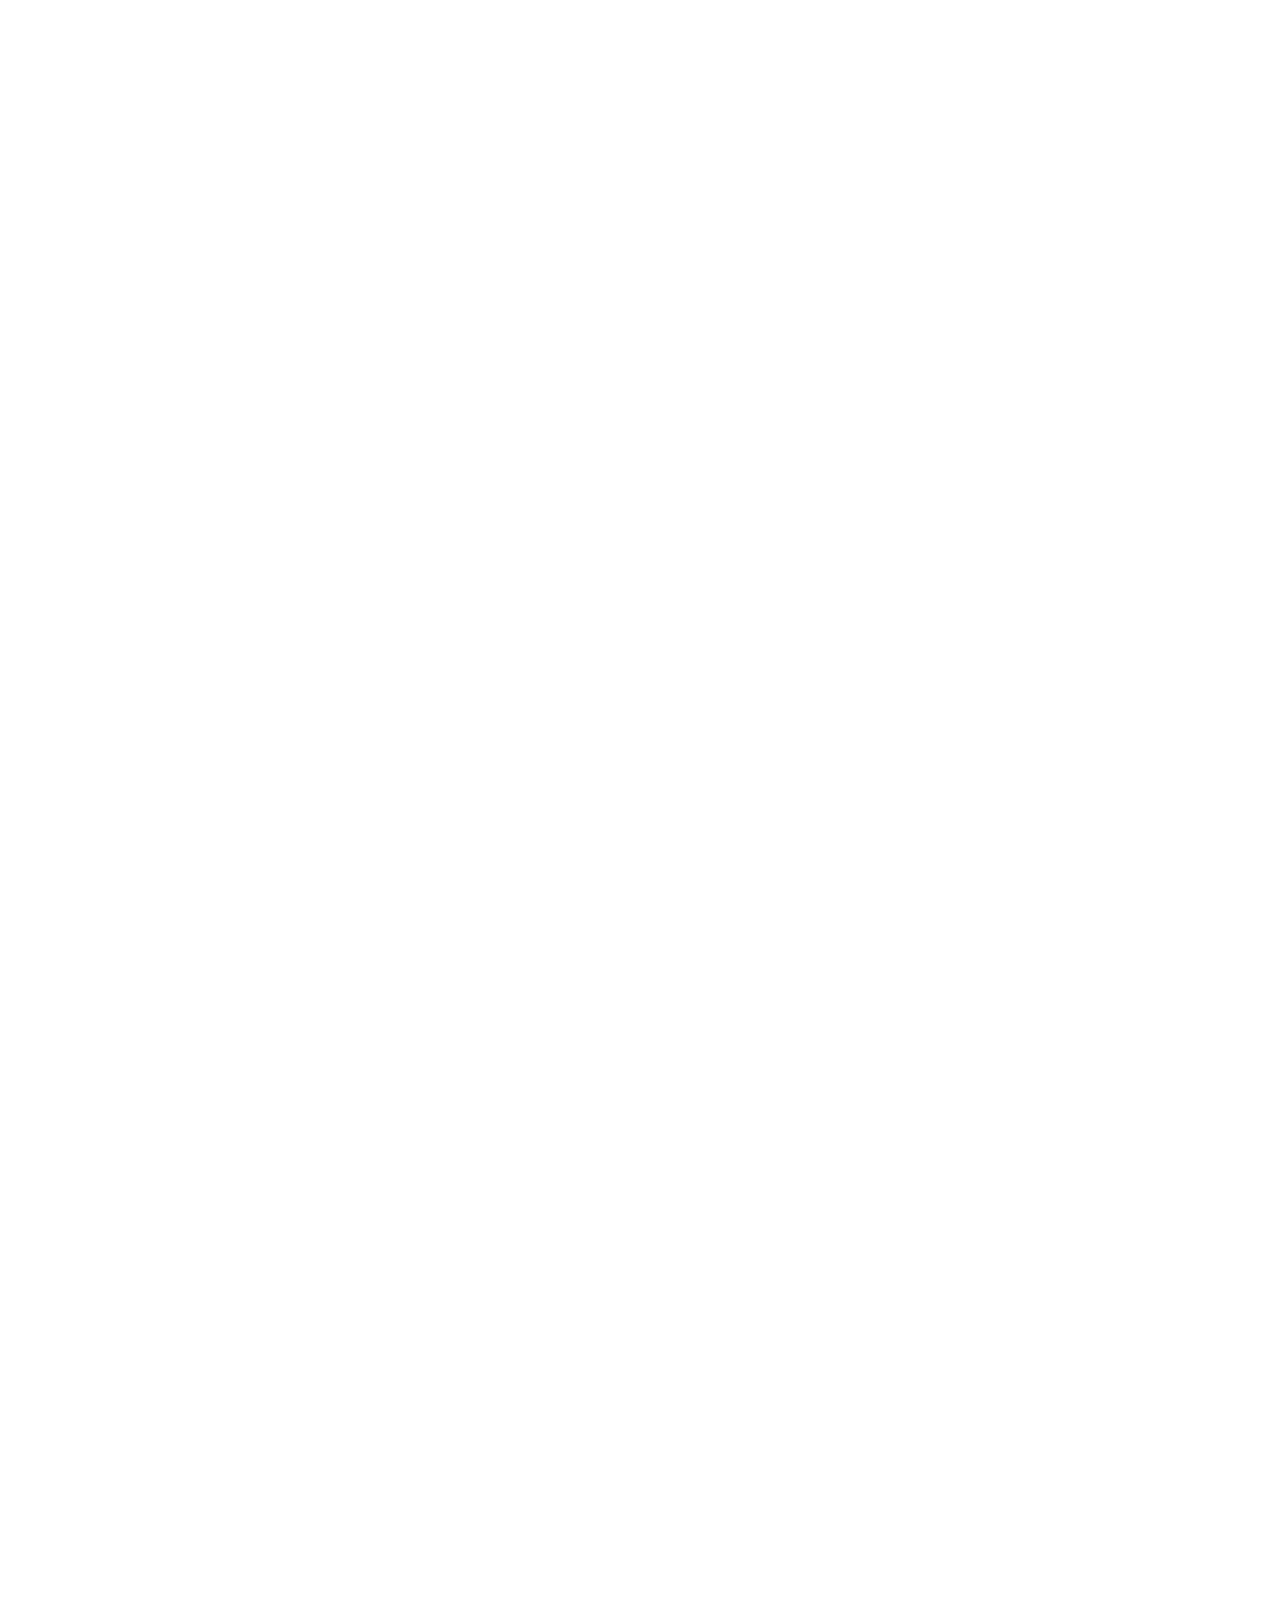
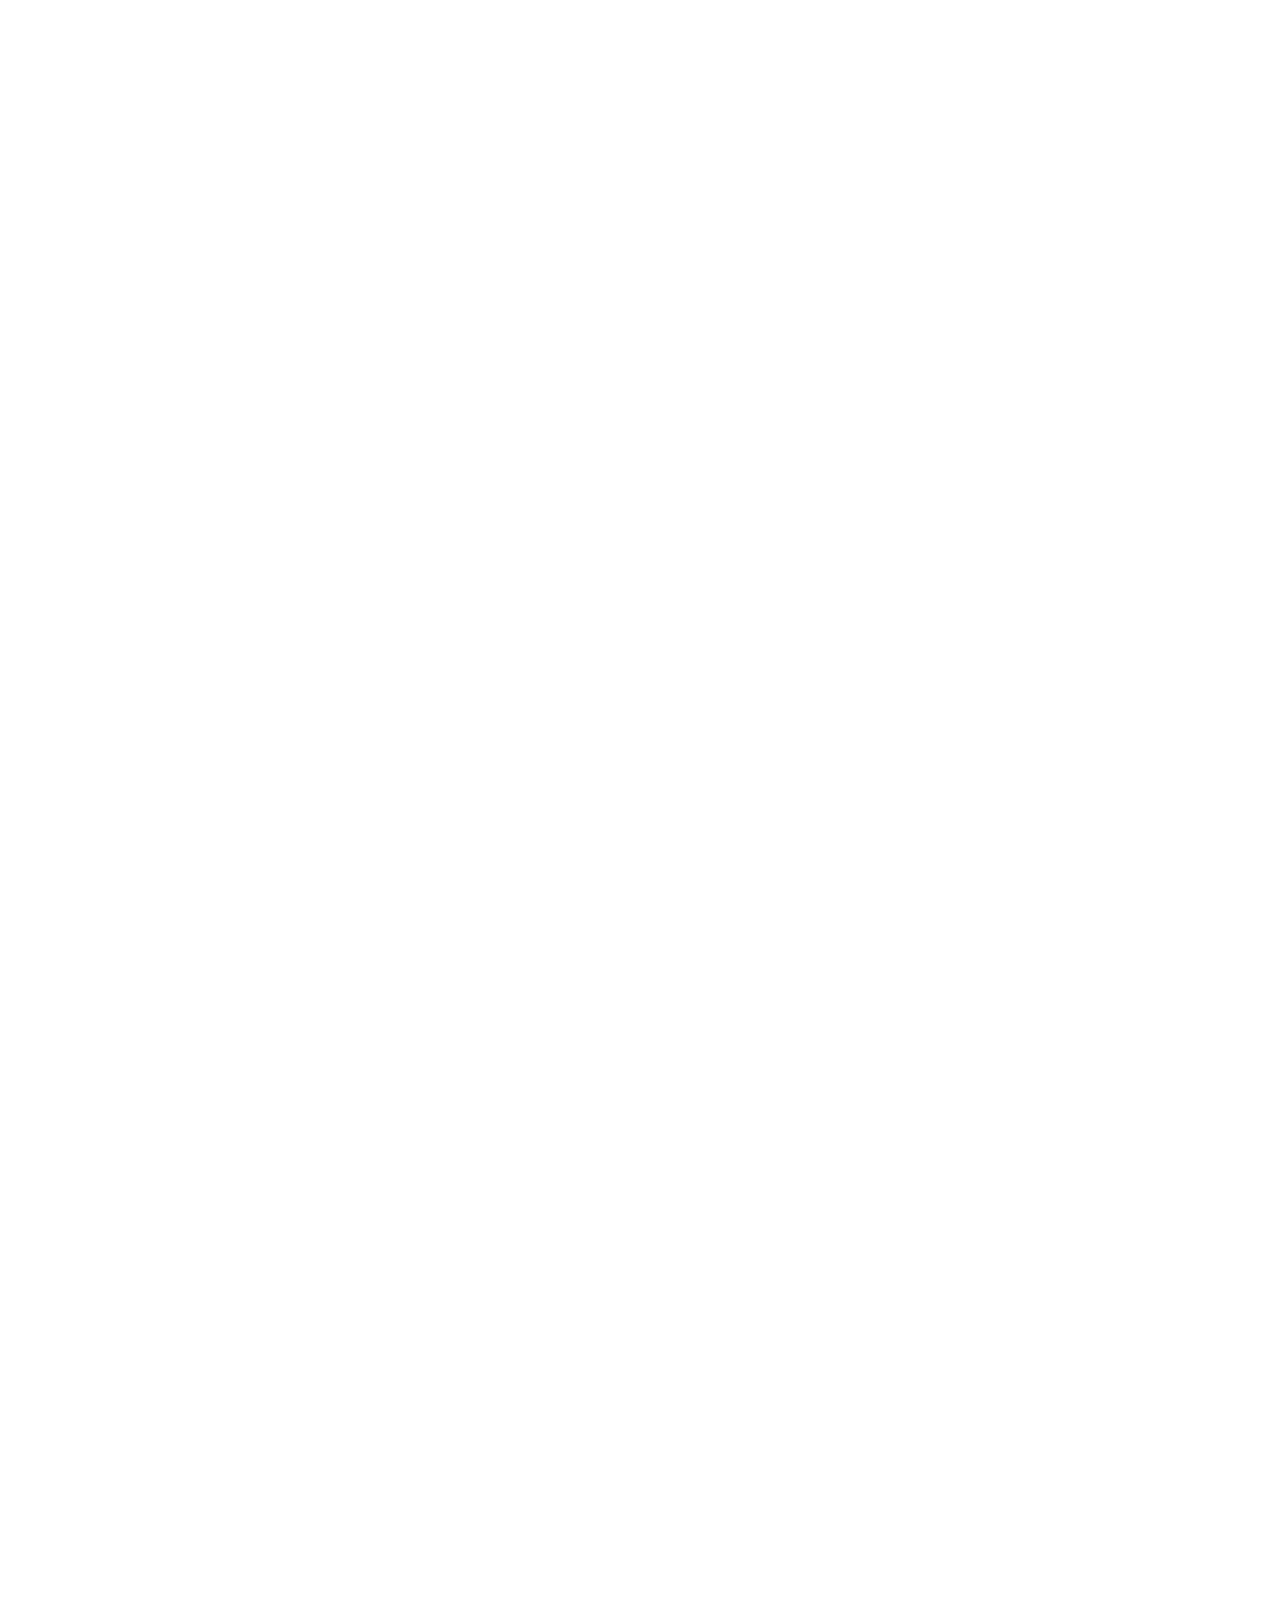
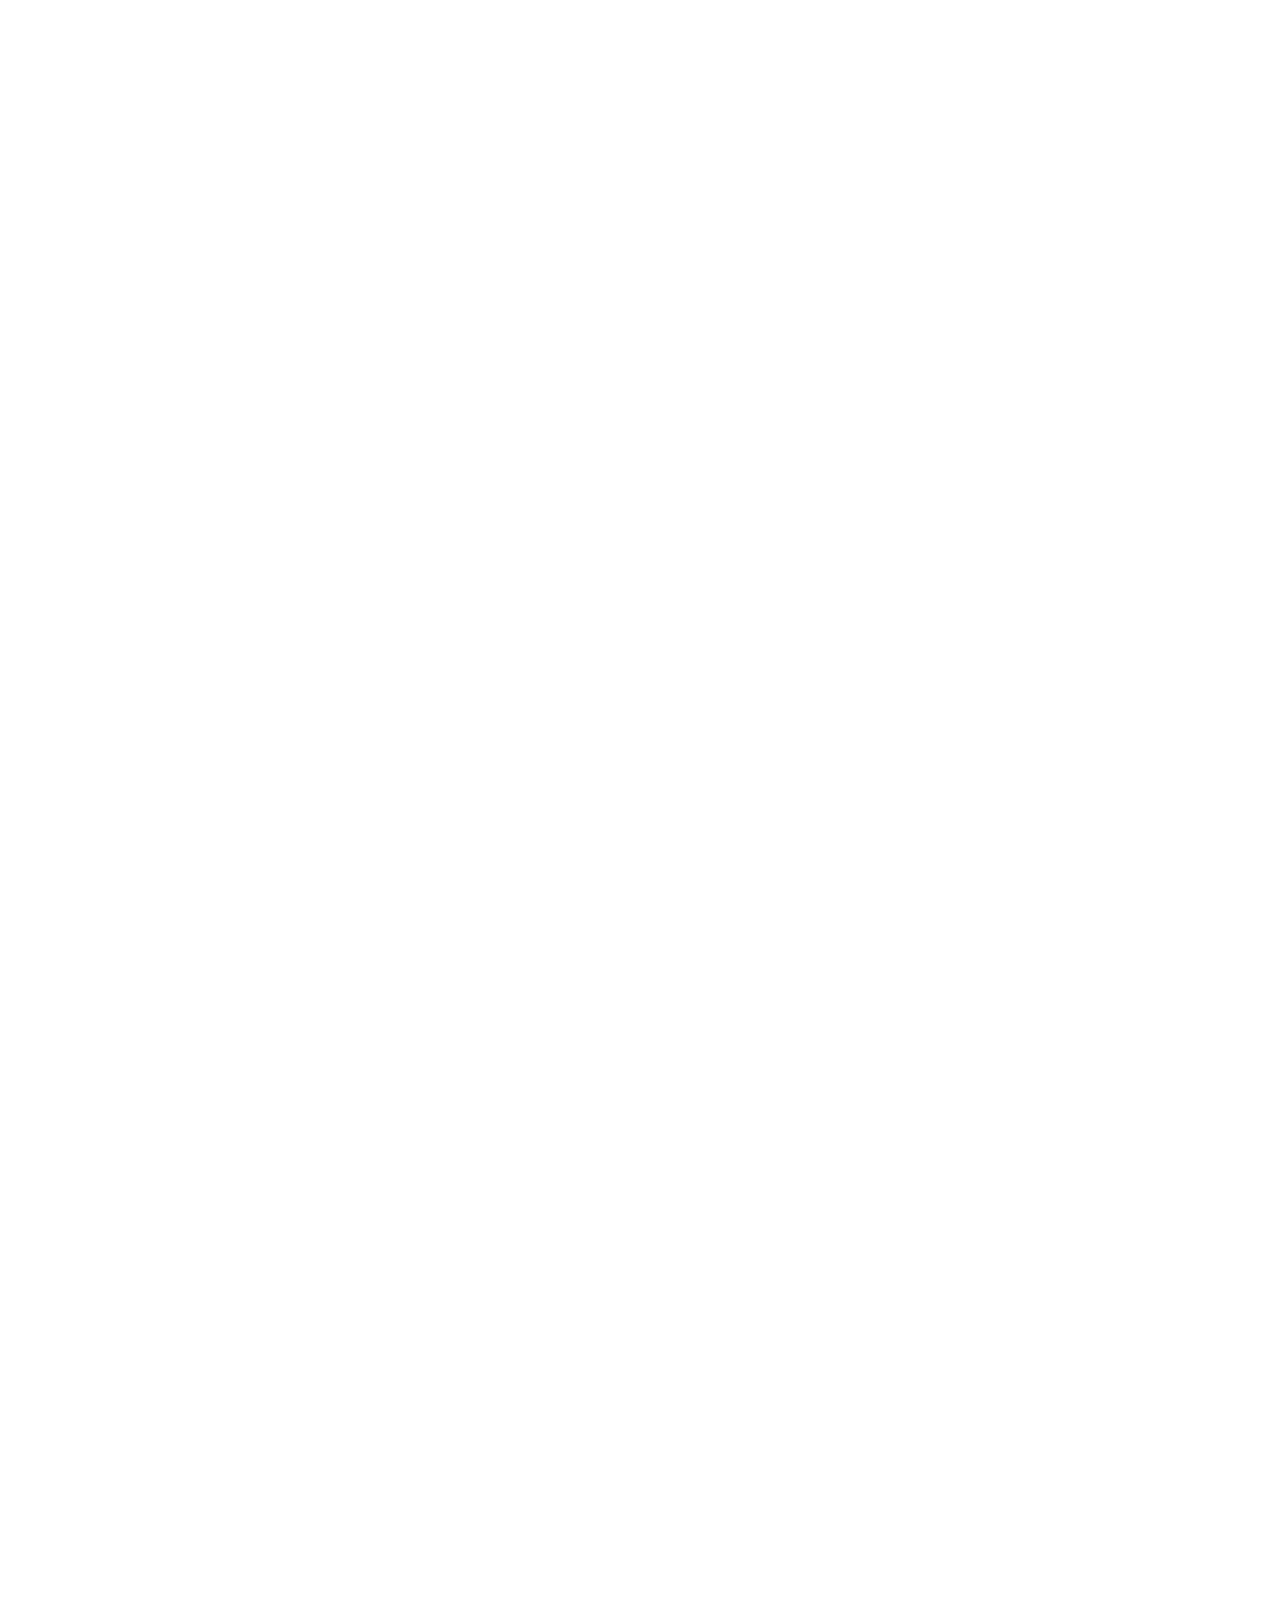
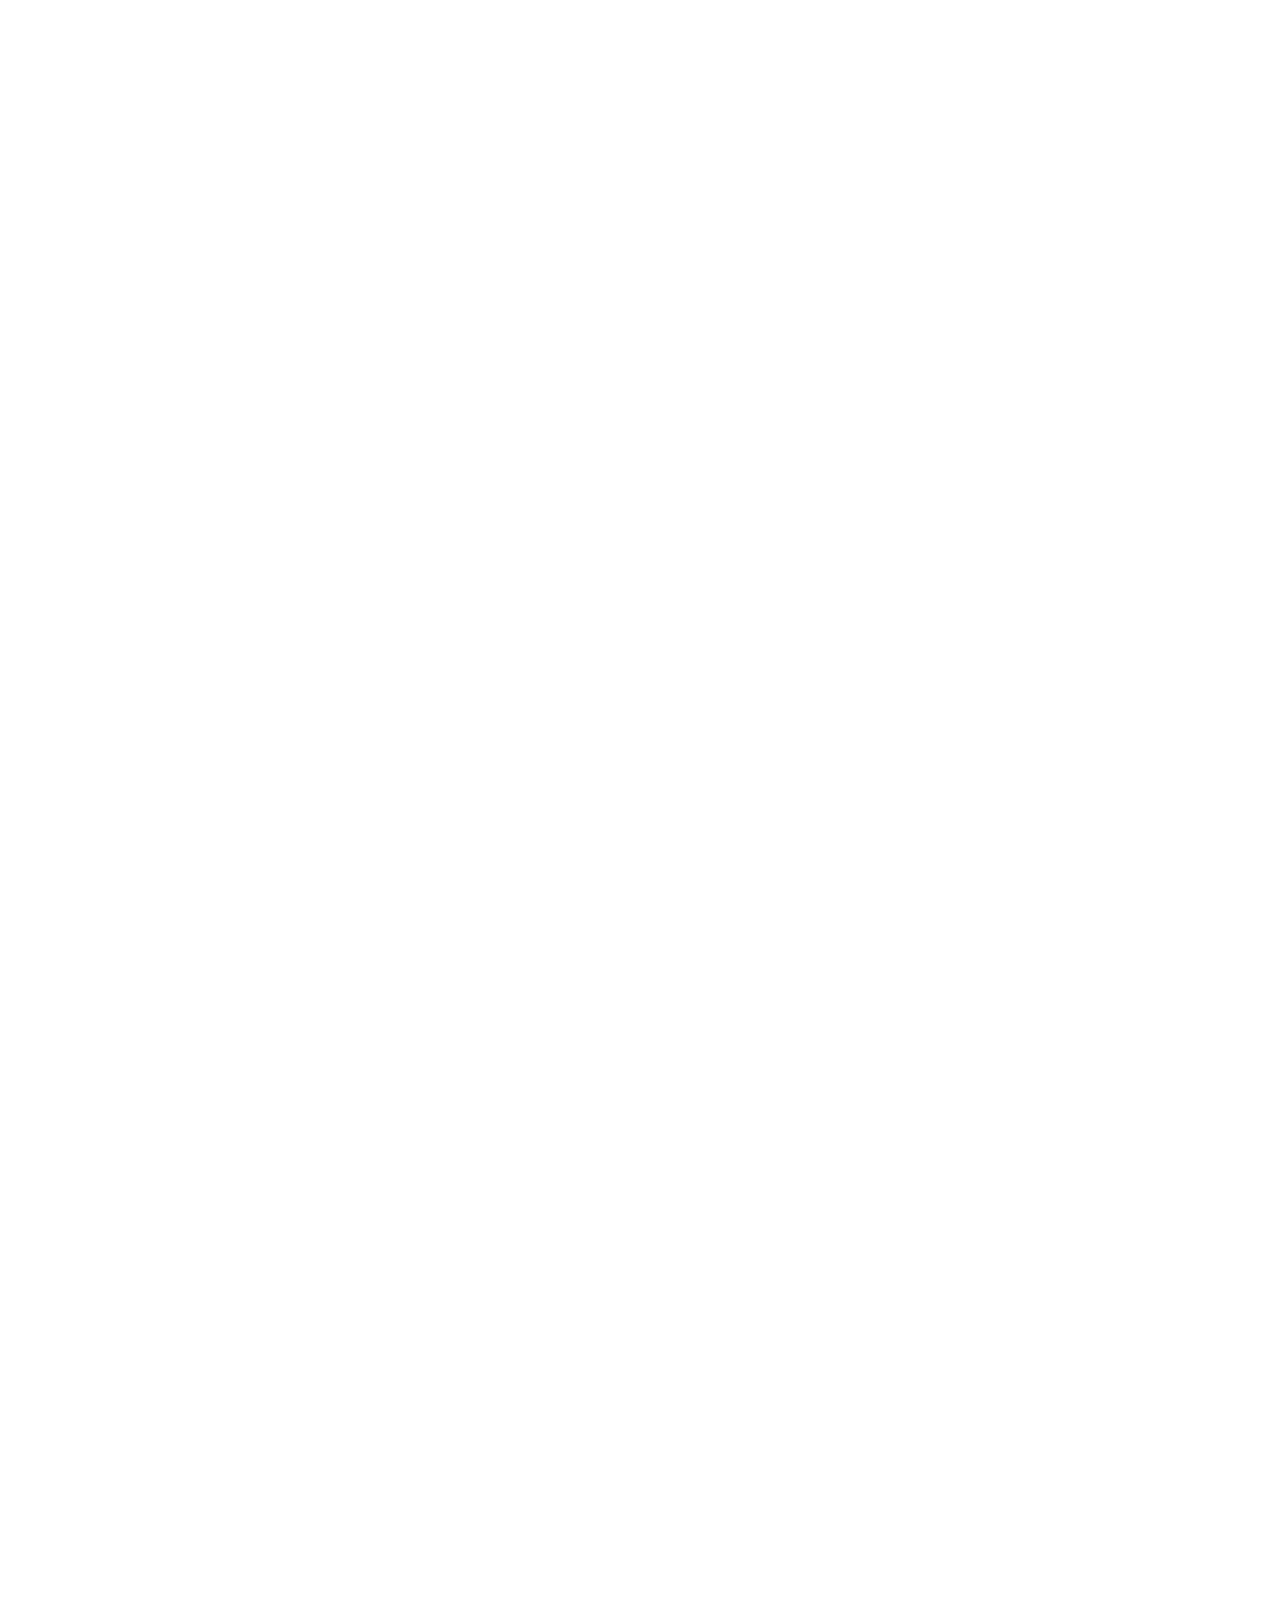
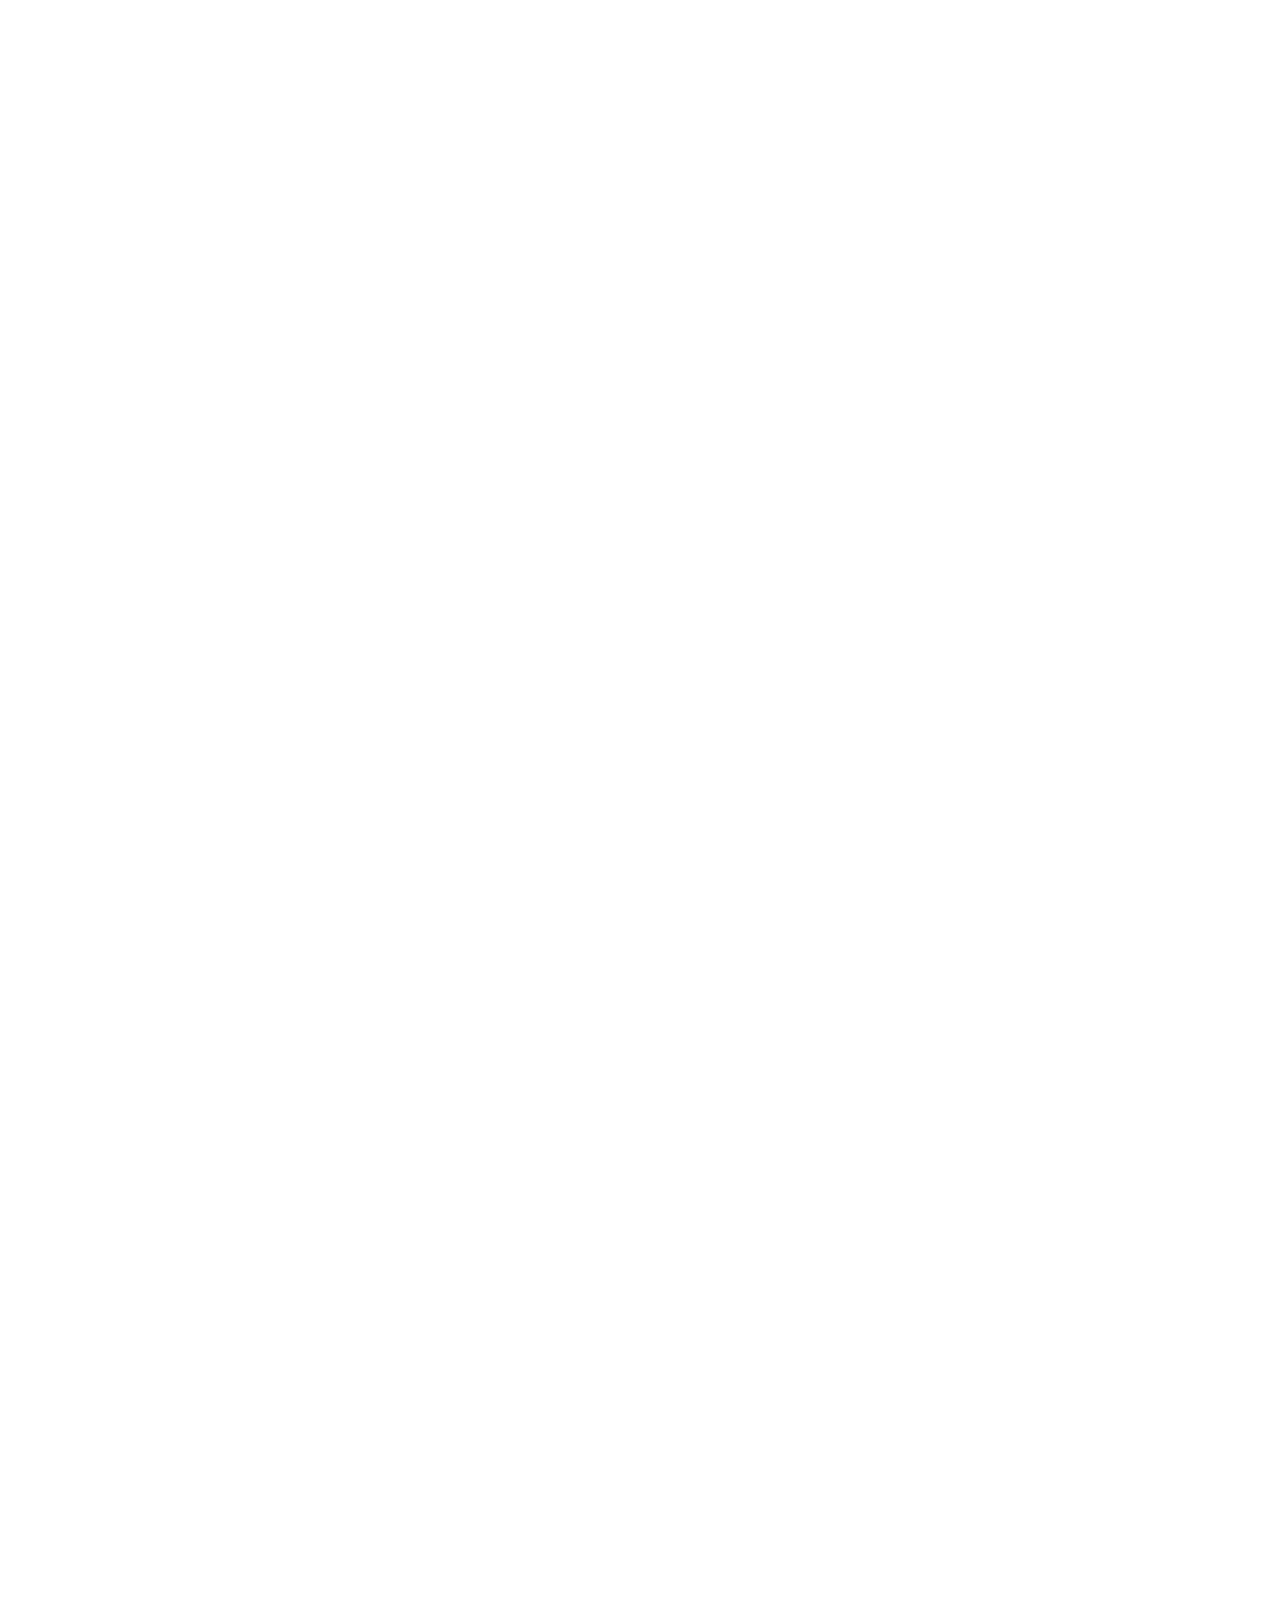
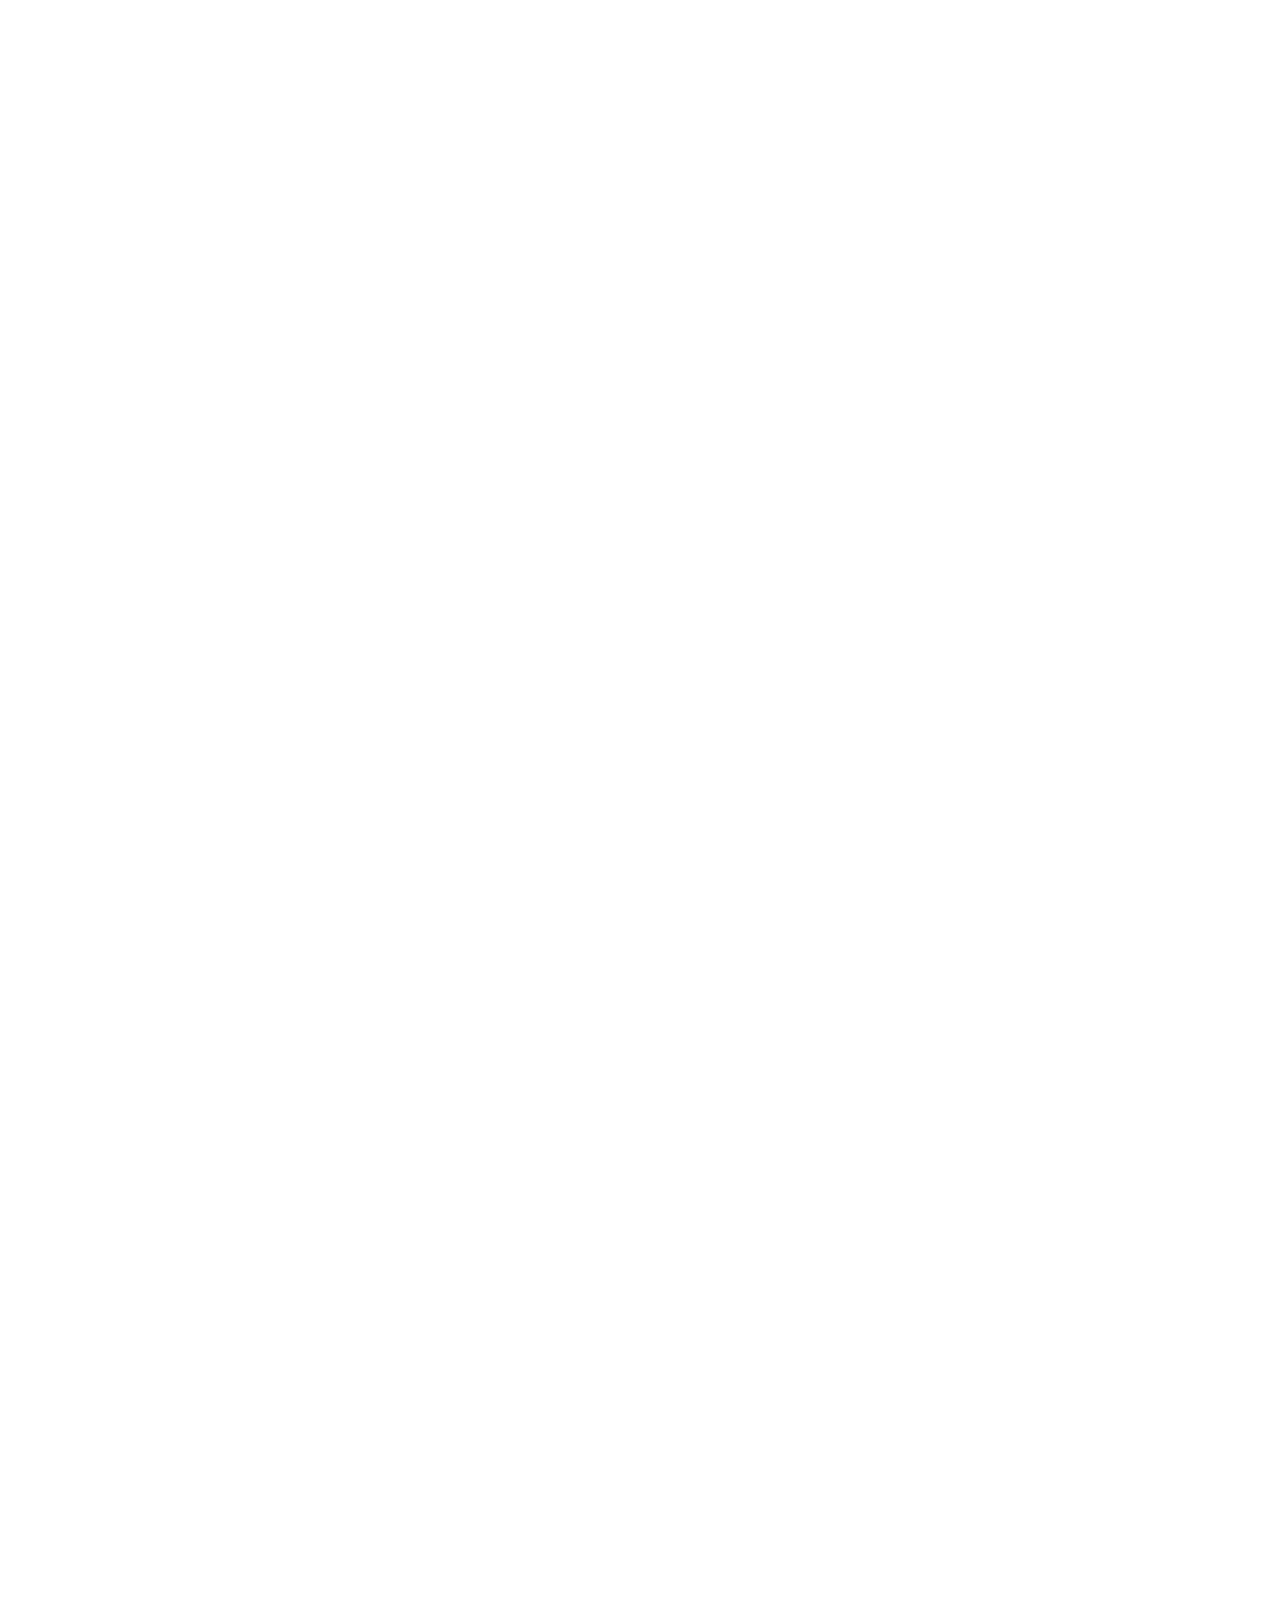
==== commit 22ff8008: "color" ====
--- a/index.html
+++ b/index.html
@@ -6,6 +6,7 @@
 		<title></title>
 		<link rel="stylesheet" href="css/main.css" />
 		<link rel="stylesheet" href="css/circle_progress.css" />
+		<link rel="stylesheet" href="css/iconfont.css" />
 		<link href='http://api.youziku.com/webfont/CSS/5741b0e4f629d80834c7becd' rel='stylesheet' type='text/css' />
 	</head>
 	<body id="">
@@ -186,11 +187,11 @@
 					<div class="circle circle-1">
 					    <div class="pie_left"><div class="left"></div></div>
 					    <div class="pie_right"><div class="right"></div></div>
-					    <div class="mask siyuan"><div class="html-css"><span>HTML/CSS</span><br><span class="value">0</span>%</div></div>
+					    <div class="mask mask1 siyuan"><div class="html-css"><span>HTML/CSS</span><br><span class="value">0</span>%</div></div>
 					</div>
 				</div>
 				<div class="info-right">
-					<div></div>
+					<img src="img/desk1.png" class="" />
 				</div>
 			</div>
 			<div class="infobottom first-info-bottom"
@@ -200,21 +201,23 @@
 				data-29000="transform:translate3d(-100%,0%,0)"
 				>
 				<div class="fullpage absolute">
-					<div   class="keyboard-1"></div>
-					<div   class="keyboard-2"></div>
-					<div   class="keyboard-3"></div>
+					<img src="img/html.png" class="keyboard-1"/>
+					<img src="img/html.png" class="keyboard-2"/>
+					<img src="img/html.png" class="keyboard-3"/>
 				</div>
 				<div class="info information-1" 
 					data-20000="transform:translate3d(0,100%,0)" 
 					data-23000="transform:translate3d(0,0%,0)">
-						<p><span></span>能够编写语义化的 HTML，模块化的 CSS，实现较复杂的布局与动画</p>
+						<i class="icon-axisrules iconfont"></i>
+						<p> <span>能够编写语义化的 HTML，模块化的 CSS，实现较复杂的布局与动画。</span></p>
 						
 				</div>
 				
 				<div class="info information-2" 
 					data-23000="transform:translate3d(0,100%,0)" 
-					data-26000="transform:translate3d(0,50%,0)">					
-						<p>熟悉已标准化的 HTML5 / CSS3 新特性</p>
+					data-26000="transform:translate3d(0,50%,0)">	
+					<i class="icon-scale iconfont"></i>
+						<p><span>熟悉已标准化的 HTML5 / CSS3 新特性</span></p>
 				</div>
 			</div>
 			
@@ -289,7 +292,7 @@
 					<div class="circle circle-2">
 					    <div class="pie_left"><div class="left"></div></div>
 					    <div class="pie_right"><div class="right"></div></div>
-					    <div class="mask siyuan"><div class="html-css"><span>JavaScript</span><br><span class="value">0</span>%</div></div>
+					    <div class="mask mask2 siyuan"><div class="html-css"><span>JavaScript</span><br><span class="value">0</span>%</div></div>
 					</div>
 				</div>
 				<div class="info-right">
@@ -303,20 +306,22 @@
 				data-51000="transform:translate3d(0%,100%,0)"
 				>
 				<div class="fullpage absolute">
-					<img src="img/js.jpg" class="keyboard-1"/>
-					<img src="img/js.jpg" class="keyboard-2"/>
-					<img src="img/js.jpg" class="keyboard-3"/>
+					<img src="img/js.png" class="keyboard-1"/>
+					<img src="img/js.png" class="keyboard-2"/>
+					<img src="img/js.png" class="keyboard-3"/>
 				</div>
 				<div class="info information-3" 
 					data-42000="transform:translate3d(100%,0,0)" 
 					data-45000="transform:translate3d(0%,0,0)">
-						<p>熟悉 ECMAScript（JavaScript），对 JavaScript 引擎及相关 JIT 技术有一定的了解</p>						
+					<i class="icon-atom iconfont"></i>
+						<p><span>熟悉ECMAScript（JavaScript），对JavaScript引擎及相关 JIT技术有一定的了解</span></p>						
 				</div>
 				
 				<div class="info information-4" 
 					data-45000="transform:translate3d(100%,0,0)" 
-					data-48000="transform:translate3d(0%,0,0)">											
-						<p>了解 ECMAScript 新标准与相关后处理工具并能在项目中使用</p>
+					data-48000="transform:translate3d(0%,0,0)">	
+					<i class="icon-layers iconfont"></i>
+						<p><span>了解 ECMAScript新标准与相关后处理工具并能在项目中使用</span></p>
 				</div>
 			</div>
 			
@@ -391,7 +396,7 @@
 					<div class="circle circle-3">
 					    <div class="pie_left"><div class="left"></div></div>
 					    <div class="pie_right"><div class="right"></div></div>
-					    <div class="mask siyuan"><div class="html-css"><span>DOM/Web API</span><br><span class="value">0</span>%</div></div>
+					    <div class="mask mask3 siyuan"><div class="html-css"><span>DOM/Web API</span><br><span class="value">0</span>%</div></div>
 					</div>
 				</div>
 				<div class="info-right">
@@ -405,20 +410,22 @@
 				data-69000="transform:translate3d(-100%,0%,0)"
 				>
 				<div class="fullpage absolute">
-					<img src="img/api.png" class="keyboard-1"/>
-					<img src="img/api.png" class="keyboard-2"/>
-					<img src="img/api.png" class="keyboard-3"/>
+					<img src="img/dom.png" class="keyboard-1"/>
+					<img src="img/dom.png" class="keyboard-2"/>
+					<img src="img/dom.png" class="keyboard-3"/>
 				</div>
 				<div class="info information-5" 
 					data-60000="transform:translate3d(100%,0,0)" 
 					data-63000="transform:translate3d(0%,0,0)">
-						<p>熟悉原生 DOM 与 BOM 的使用及相关标准（W3C / WHATWG），有桌面 / 移动端前端组件的开发经验</p>						
+					<i class="icon-grids iconfont"></i>
+						<p><span>熟悉原生 DOM 与 BOM 的使用及相关标准（W3C / WHATWG），有桌面 / 移动端前端组件的开发经验</span></p>						
 				</div>
 				
 				<div class="info information-6" 
 					data-63000="transform:translate3d(100%,0,0)" 
-					data-66000="transform:translate3d(0%,0,0)">											
-						<p>对 WebGL / Web Workers / WebSocket / Web Components / SVG 等 API 有一定的使用经验</p>
+					data-66000="transform:translate3d(0%,0,0)">	
+					<i class="icon-graphs iconfont"></i>
+						<p><span>对 WebGL / Web Workers / WebSocket / Web Components / SVG 等 API 有一定的使用经验</span></p>
 				</div>
 			</div>			
 		</div>
@@ -470,7 +477,7 @@
 					<div class="circle circle-4">
 					    <div class="pie_left"><div class="left"></div></div>
 					    <div class="pie_right"><div class="right"></div></div>
-					    <div class="mask siyuan"><div class="html-css"><span>Web 后端</span><br><span class="value">0</span>%</div></div>
+					    <div class="mask mask4 siyuan"><div class="html-css"><span>Web 后端</span><br><span class="value">0</span>%</div></div>
 					</div>
 				</div>
 				<div class="info-right">
@@ -483,20 +490,22 @@
 				data-84000="transform:translate3d(0%,0%,0)"  
 				data-87000="transform:translate3d(0%,100%,0)">
 				<div class="fullpage absolute">
-					<img src="img/rokect.png" class="keyboard-1"/>
-					<img src="img/rokect.png" class="keyboard-2"/>
-					<img src="img/rokect.png" class="keyboard-3"/>
+					<img src="img/skill.png" class="keyboard-1"/>
+					<img src="img/skill.png" class="keyboard-2"/>
+					<img src="img/skill.png" class="keyboard-3"/>
 				</div>
 				<div class="info information-7" 
 					data-78000="transform:translate3d(0%,100%,0)" 
 					data-81000="transform:translate3d(0%,0%,0)">
-						<p>能够使用 Node.js API / Express / Koa 搭建简单的后端程序与数据库交互、渲染模板及提供 RESTful API</p>						
+					<i class="icon-landscape iconfont"></i>
+						<p><span>能够使用 Node.js API / Express / Koa 搭建简单的后端程序与数据库交互、渲染模板及提供 RESTful API</span></p>						
 				</div>
 				
 				<div class="info information-8" 
 					data-81000="transform:translate3d(0%,100%,0)" 
-					data-84000="transform:translate3d(0%,0%,0)">											
-						<p>了解异步 I/O 及事件驱动的服务器模型，掌握常见的异步编程解决方案</p>
+					data-84000="transform:translate3d(0%,0%,0)">
+					<i class="icon-marker iconfont"></i>
+						<p><span>了解异步 I/O 及事件驱动的服务器模型，掌握常见的异步编程解决方案</span></p>
 				</div>
 			</div>			
 		</div>
@@ -601,11 +610,11 @@
 					<div class="circle circle-5">
 					    <div class="pie_left"><div class="left"></div></div>
 					    <div class="pie_right"><div class="right"></div></div>
-					    <div class="mask siyuan"><div class="html-css"><span>其他</span><br><span class="value">0</span>%</div></div>
+					    <div class="mask mask5 siyuan"><div class="html-css"><span>其他</span><br><span class="value">0</span>%</div></div>
 					</div>
 				</div>
 				<div class="info-right">
-					<img src="img/desk4.png" class="" />
+					<img src="img/desk5.png" class="" />
 				</div>
 			</div>
 			<div class="infobottom fifth-info-bottom" 
@@ -614,19 +623,21 @@
 				data-102000="transform:translate3d(0%,0%,0)"  
 				data-105000="transform:translate3d(0%,100%,0)">
 				<div class="fullpage absolute">
-					<img src="img/rokect.png" class="keyboard-1"/>
-					<img src="img/rokect.png" class="keyboard-2"/>
-					<img src="img/rokect.png" class="keyboard-3"/>
+					<img src="img/skill.png" class="keyboard-1"/>
+					<img src="img/skill.png" class="keyboard-2"/>
+					<img src="img/skill.png" class="keyboard-3"/>
 				</div>
 				<div class="info information-9" 
 					data-96000="transform:translate3d(100%,0,0)" 
 					data-99000="transform:translate3d(0%,0,0)">
+					<i class="icon-eye iconfont"></i>
 						<p>熟悉 Python，能实现简单的数据及图像处理工具、自动化脚本、爬虫、机器学习算法及分布式程序（参见 GitHub）</p>						
 				</div>
 				
 				<div class="info information-10" 
 					data-99000="transform:translate3d(100%,0,0)" 
-					data-102000="transform:translate3d(0%,0,0)">											
+					data-102000="transform:translate3d(0%,0,0)">
+					<i class="icon-graphs iconfont"></i>
 						<p>日常使用 Git 与 Sublime Text / Vim 进行开发，也乐于尝试新工具</p>
 				</div>
 			</div>			
--- a/css/main.css
+++ b/css/main.css
@@ -5,9 +5,61 @@
 	height: 100%;
 	width: 100%;
 	box-sizing: border-box;
-	
-}
-
+	font-size: 20px;
+	
+}
+*{margin: 0;padding: 0;list-style: none;}
+/*
+KISSY CSS Reset
+鐞嗗康锛?. reset 鐨勭洰鐨勪笉鏄竻闄ゆ祻瑙堝櫒鐨勯粯璁ゆ牱寮忥紝杩欎粎鏄儴鍒嗗伐浣溿€傛竻闄ゅ拰閲嶇疆鏄揣瀵嗕笉鍙垎鐨勩€?2. reset 鐨勭洰鐨勪笉鏄榛樿鏍峰紡鍦ㄦ墍鏈夋祻瑙堝櫒涓嬩竴鑷达紝鑰屾槸鍑忓皯榛樿鏍峰紡鏈夊彲鑳藉甫鏉ョ殑闂銆?3. reset 鏈熸湜鎻愪緵涓€濂楁櫘閫傞€氱敤鐨勫熀纭€鏍峰紡銆備絾娌℃湁閾跺脊锛屾帹鑽愭牴鎹叿浣撻渶姹傦紝瑁佸壀鍜屼慨鏀瑰悗鍐嶄娇鐢ㄣ€?鐗硅壊锛?. 閫傚簲涓枃锛?. 鍩轰簬鏈€鏂颁富娴佹祻瑙堝櫒銆?缁存姢锛氱帀浼?lifesinger@gmail.com>, 姝ｆ烦<ragecarrier@gmail.com>
+ */
+
+/** 娓呴櫎鍐呭杈硅窛 **/
+body, h1, h2, h3, h4, h5, h6, hr, p, blockquote, /* structural elements 缁撴瀯鍏冪礌 */
+dl, dt, dd, ul, ol, li, /* list elements 鍒楄〃鍏冪礌 */
+pre, /* text formatting elements 鏂囨湰鏍煎紡鍏冪礌 */
+form, fieldset, legend, button, input, textarea, /* form elements 琛ㄥ崟鍏冪礌 */
+th, td /* table elements 琛ㄦ牸鍏冪礌 */ {
+  margin: 0;
+  padding: 0;
+}
+
+/** 璁剧疆榛樿瀛椾綋 **/
+button, input, select, textarea /* for ie */ {
+  font: 12px/1.5 tahoma, arial, \5b8b\4f53, sans-serif;
+}
+h1, h2, h3, h4, h5, h6 { font-size: 100%; }
+address, cite, dfn, em, var { font-style: normal; } /* 灏嗘枩浣撴壎姝?*/
+code, kbd, pre, samp { font-family: courier new, courier, monospace; } /* 缁熶竴绛夊瀛椾綋 */
+small { font-size: 12px; } /* 灏忎簬 12px 鐨勪腑鏂囧緢闅鹃槄璇伙紝璁?small 姝ｅ父鍖?*/
+
+/** 閲嶇疆鍒楄〃鍏冪礌 **/
+ul, ol { list-style: none; }
+
+/** 閲嶇疆鏂囨湰鏍煎紡鍏冪礌 **/
+a { text-decoration: none; }
+a:hover { text-decoration: underline; }
+
+
+/** 閲嶇疆琛ㄥ崟鍏冪礌 **/
+legend { color: #000; } /* for ie6 */
+fieldset, img { border: 0; } /* img 鎼溅锛氳閾炬帴閲岀殑 img 鏃犺竟妗?*/
+button, input, select, textarea { font-size: 100%; } /* 浣垮緱琛ㄥ崟鍏冪礌鍦?ie 涓嬭兘缁ф壙瀛椾綋澶у皬 */
+/* 娉細optgroup 鏃犳硶鎵舵 */
+
+/** 閲嶇疆琛ㄦ牸鍏冪礌 **/
+table { border-collapse: collapse; border-spacing: 0; }
+
+/* 娓呴櫎娴姩 */
+.ks-clear:after, .clear:after {
+  content: '\20';
+  display: block;
+  height: 0;
+  clear: both;
+}
+.ks-clear, .clear {
+  *zoom: 1;
+}
 
 /*
  * 
@@ -218,9 +270,9 @@
 .star3_bg{
 	background: url(../img/star_big.png);
 }
-.infobottom span{
-	width: 50px;
-	height: 50px;
+.infobottom p{
+	 margin-left: 27px;
+	 margin-top:16px
 }
 .arrow{
 	position: absolute;
@@ -706,7 +758,7 @@
 	
 }
 .first-info-bottom .keyboard-1,.first-info-bottom .keyboard-2,.first-info-bottom .keyboard-3{
-	background: url(../img/keyboard.png) no-repeat 0 0;
+	
 }
 
 
@@ -714,7 +766,7 @@
 .keyboard-1{
 	-webkit-opacity: 0.34;
 	opacity: 0.34;
-	left: 10%;
+	left: 50%;
 }
 .keyboard-2{
 	bottom: 50%; 
@@ -734,47 +786,55 @@
 .infobottom .keyboard-1,.infobottom .keyboard-2,.infobottom .keyboard-3{
 	display: block;
 	position: absolute;
-	width: 50px;
-	height: 50px;
-	background-size: 100% 100%;
-}
-.fisrt-info-top{
-	background-color: #dd7b26;
-}
-.second-info-top{
-	background-color: #10507a;
-}
-.third-info-top{
-	background-color: #cfc3c8;
-}
-.fourth-info-top{
-	background-color:  #CCCAC2;
-}
-.fifth-info-top{
-	background-color:  #CCCAC2;
+	width: 40px;
+	 
+	 
+}
+.fisrt-info-top,.mask1{
+	background-color: #e78e4b !important
+}
+
+.second-info-top,.mask2{
+	background-color: #d5d8e1 !important
+}
+.third-info-top,.mask3{
+	background-color: #f7b256 !important
+}
+.fourth-info-top,.mask4{
+	background-color:  #8fce42 !important
+}
+.fifth-info-top,.mask5{
+	background-color:  #315164 !important
 }
 /*info bottom color*/
 .first-info-bottom{
-	background-color: #4b95ce;
+	background-color: #3483d1;
 }
 .second-info-bottom{
-	background-color: #e7decf;
+	background-color: #9bc1e6
 }
 .third-info-bottom{
-	background-color: #4d5b73;
+	background-color: #aab8b9
 }
 .fourth-info-bottom{
-	background-color: #CDE0D5;
+	background-color: #d5eed0;
 }
 .fifth-info-bottom{
-	background-color: #CDE0D5;
+	background-color: #c0dbd4;
 }
 .html-css{
 	top:10px;
 	margin-top: 18px;
 }
 .infotop img{
-	height: 100%;
+	width: 140px;
+	  top: 0;
+  bottom: 0;
+  left:0;
+  right:0;
+  margin: auto;
+ 
+	position: absolute;
 	display: block;
 		opacity: 0.21;
 	-webkit-opacity: 0.21;
@@ -799,11 +859,13 @@
 .fisrt-info-top .info-right div{
 	background: url(../img/desk1.png) no-repeat 0 0;
 }
+ 
 .info-left{
 	float: left;
 	width: 50%;
 	display: block;
 	height: 100%;
+	position: relative;
 	
 }
 .info-right{
@@ -811,6 +873,8 @@
 	width: 50%;
 	display: block;
 	height: 100%;
+	position: relative;
+	overflow: hidden;
 	
 }
 .info{
@@ -834,7 +898,7 @@
 }
 .information-3{
 	color: #000;
-	border-top: 2px solid #000;
+	
 }
 .information-4{
 	color: #000;
@@ -844,7 +908,7 @@
 }
 .information-5{
 	color: #fff;
-	border-top: 2px solid #FFFFFF;
+	
 }
 .information-6{
 	color: #fff;
@@ -854,7 +918,7 @@
 }
 .information-7{
 	color: #000;
-	border-top: 2px solid #000;
+	
 }
 .information-8{
 	color: #000;
@@ -864,7 +928,7 @@
 }
 .information-9{
 	color: #000;
-	border-top: 2px solid #000;
+	
 }
 .information-10{
 	color: #000;
@@ -874,7 +938,7 @@
 }
 /*场景3*/
 .scene3{
-	z-index: -1 !important;
+	z-index: 0 !important;
 }
 .scence3_bg{
  
--- a/css/circle_progress.css
+++ b/css/circle_progress.css
@@ -1,5 +1,9 @@
 	.circle {
-	margin-left: 20px;
+	  top: 0;
+  bottom: 0;
+  left:0;
+  right:0;
+  margin: auto;
     width: 100px;
     height: 100px;  
     position: absolute;
--- a/css/iconfont.css
+++ b/css/iconfont.css
@@ -0,0 +1,40 @@
+
+@font-face {font-family: "iconfont";
+  src: url('iconfont.eot?t=1464505317'); /* IE9*/
+  src: url('iconfont.eot?t=1464505317#iefix') format('embedded-opentype'), /* IE6-IE8 */
+  url('iconfont.woff?t=1464505317') format('woff'), /* chrome, firefox */
+  url('iconfont.ttf?t=1464505317') format('truetype'), /* chrome, firefox, opera, Safari, Android, iOS 4.2+*/
+  url('iconfont.svg?t=1464505317#iconfont') format('svg'); /* iOS 4.1- */
+}
+
+.iconfont {
+ float: left;
+ margin-top:16px;
+  font-family:"iconfont" !important;
+  font-size:20px;
+  font-style:normal;
+  -webkit-font-smoothing: antialiased;
+  -webkit-text-stroke-width: 0.2px;
+ 
+  -moz-osx-font-smoothing: grayscale;
+}
+.icon-scale:before { content: "\e6db"; }
+.icon-random:before { content: "\e6d4"; }
+.icon-creditcard:before { content: "\e667"; }
+.icon-circles:before { content: "\e656"; }
+.icon-3dcube:before { content: "\e60d"; }
+.icon-airplane:before { content: "\e60f"; }
+.icon-alarmclock:before { content: "\e610"; }
+.icon-browsersizes:before { content: "\e648"; }
+.icon-atom:before { content: "\e63a"; }
+.icon-axisrules:before { content: "\e63b"; }
+.icon-socialdigg:before { content: "\e6ed"; }
+.icon-marker:before { content: "\e6af"; }
+.icon-magnet:before { content: "\e6aa"; }
+.icon-landscape:before { content: "\e696"; }
+.icon-layers:before { content: "\e697"; }
+.icon-leaf:before { content: "\e698"; }
+.icon-grids:before { content: "\e68c"; }
+.icon-graphs:before { content: "\e68a"; }
+.icon-eye:before { content: "\e685"; }
+.icon-star:before { content: "\e711"; }
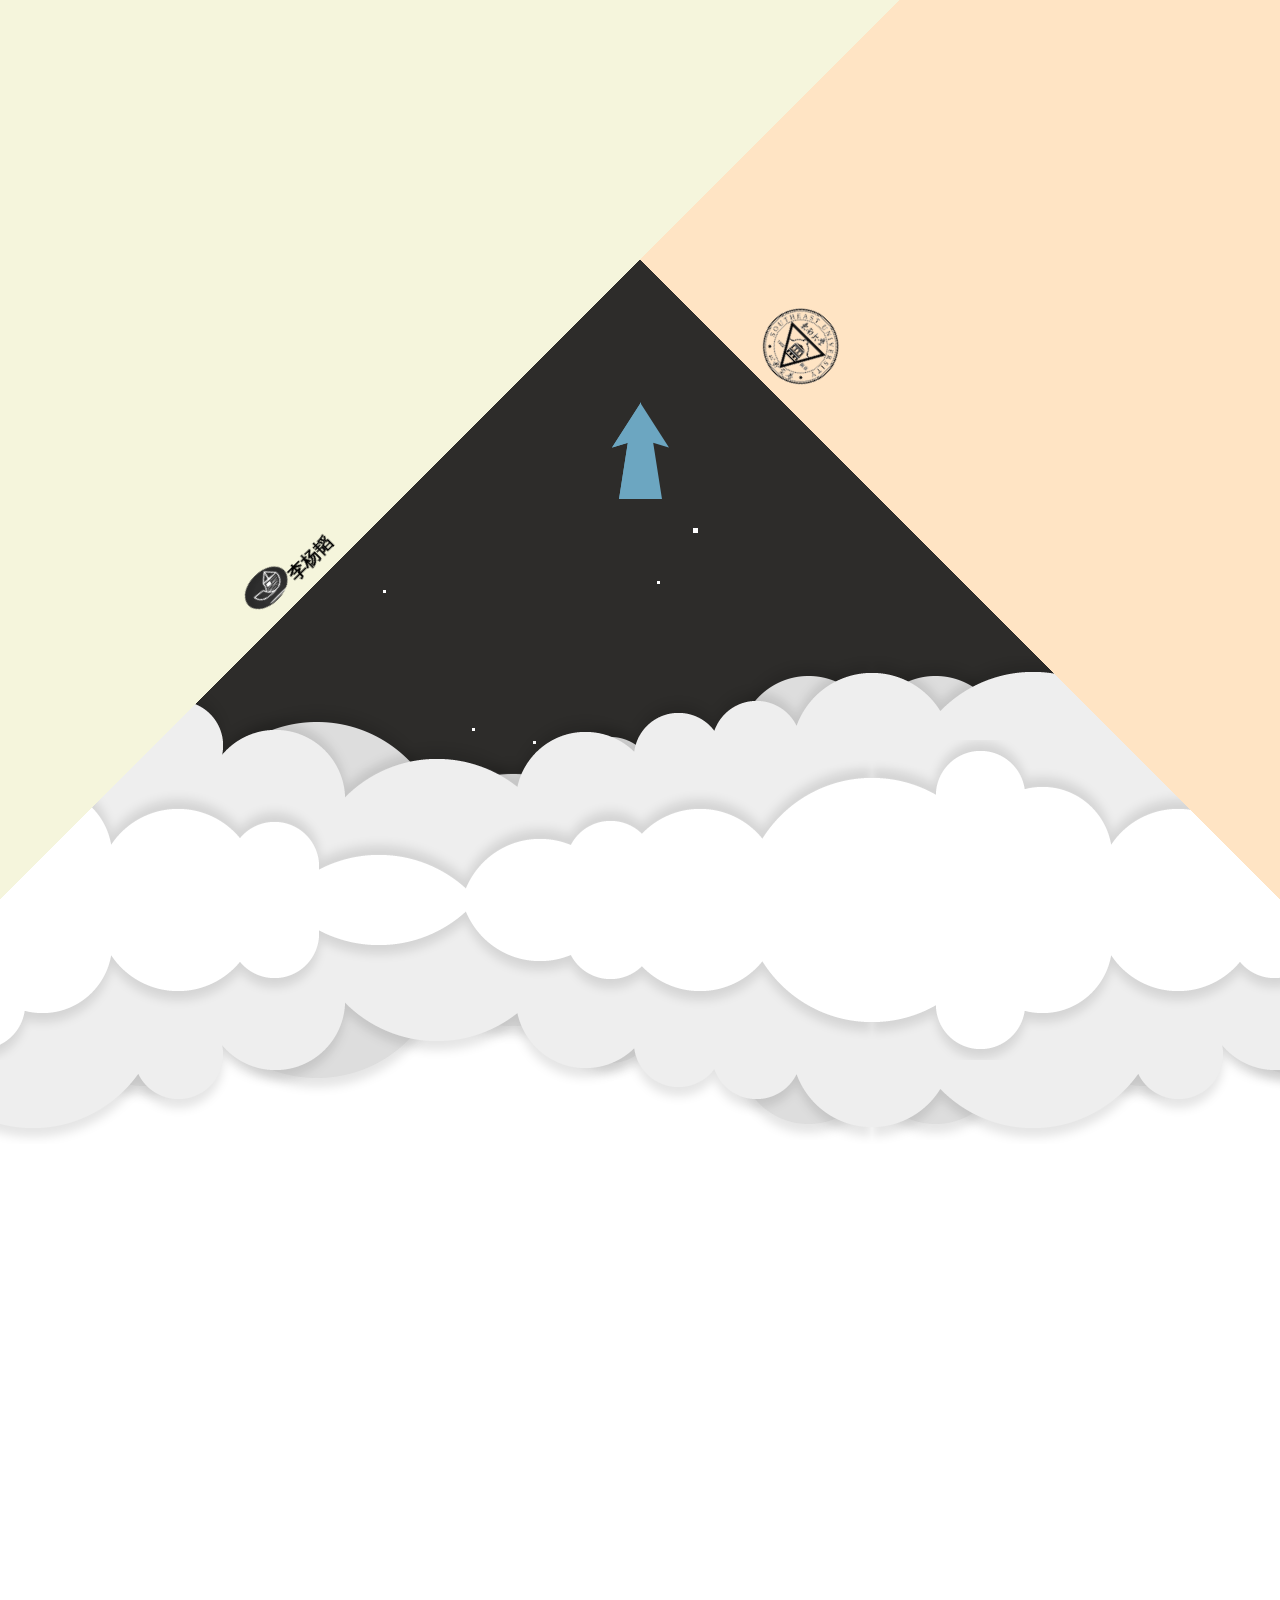
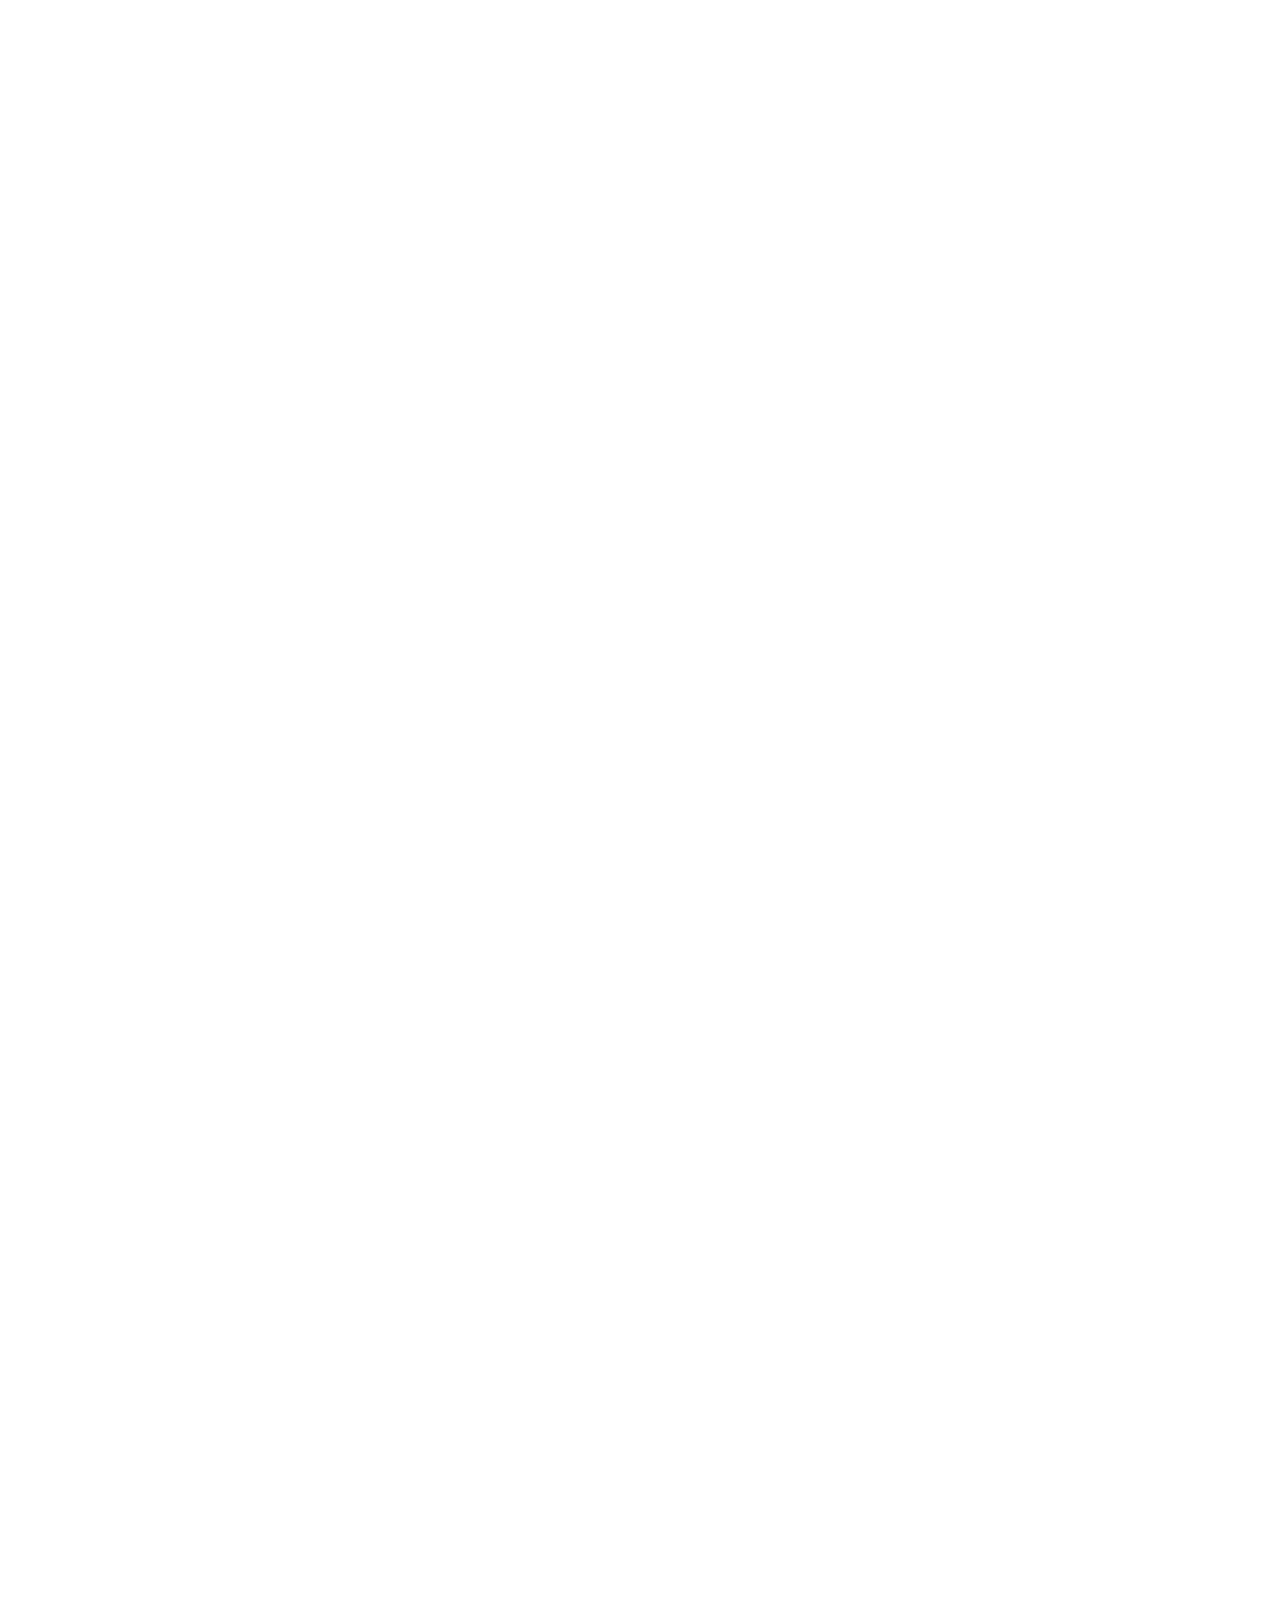
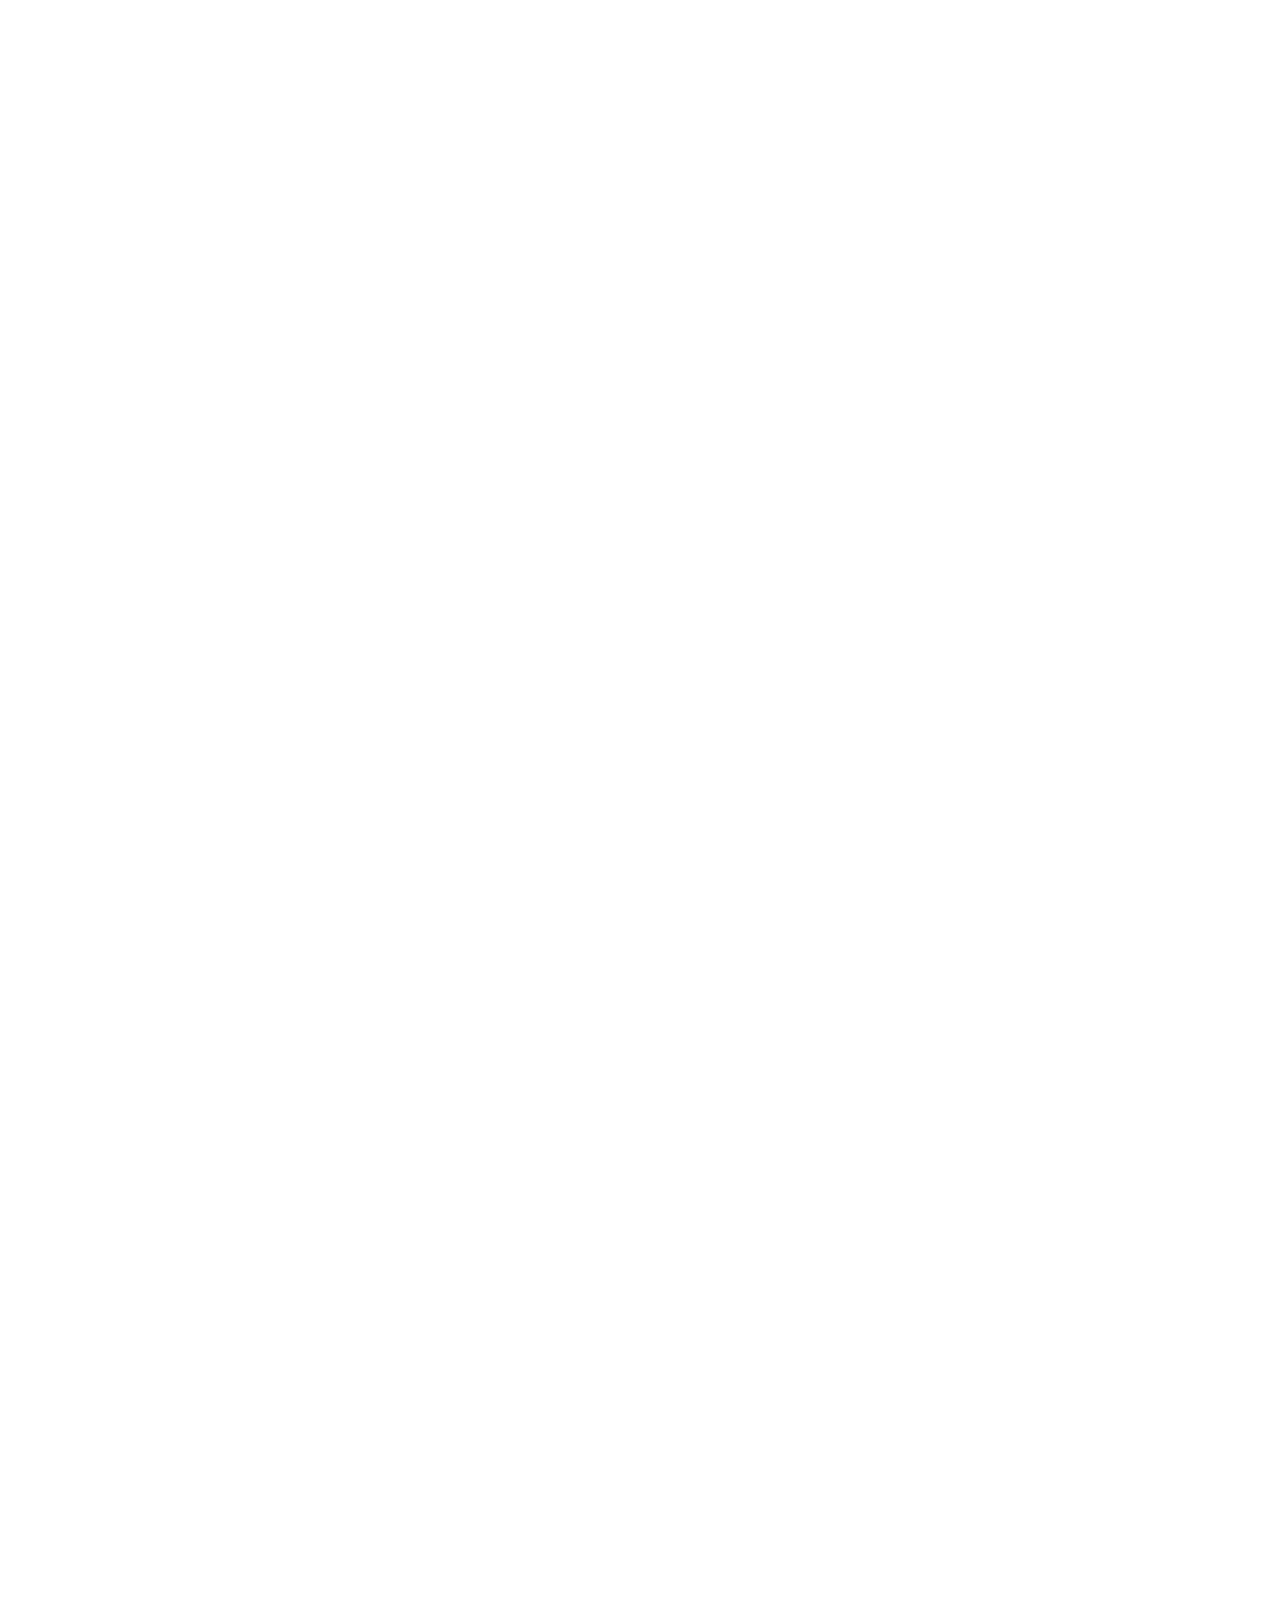
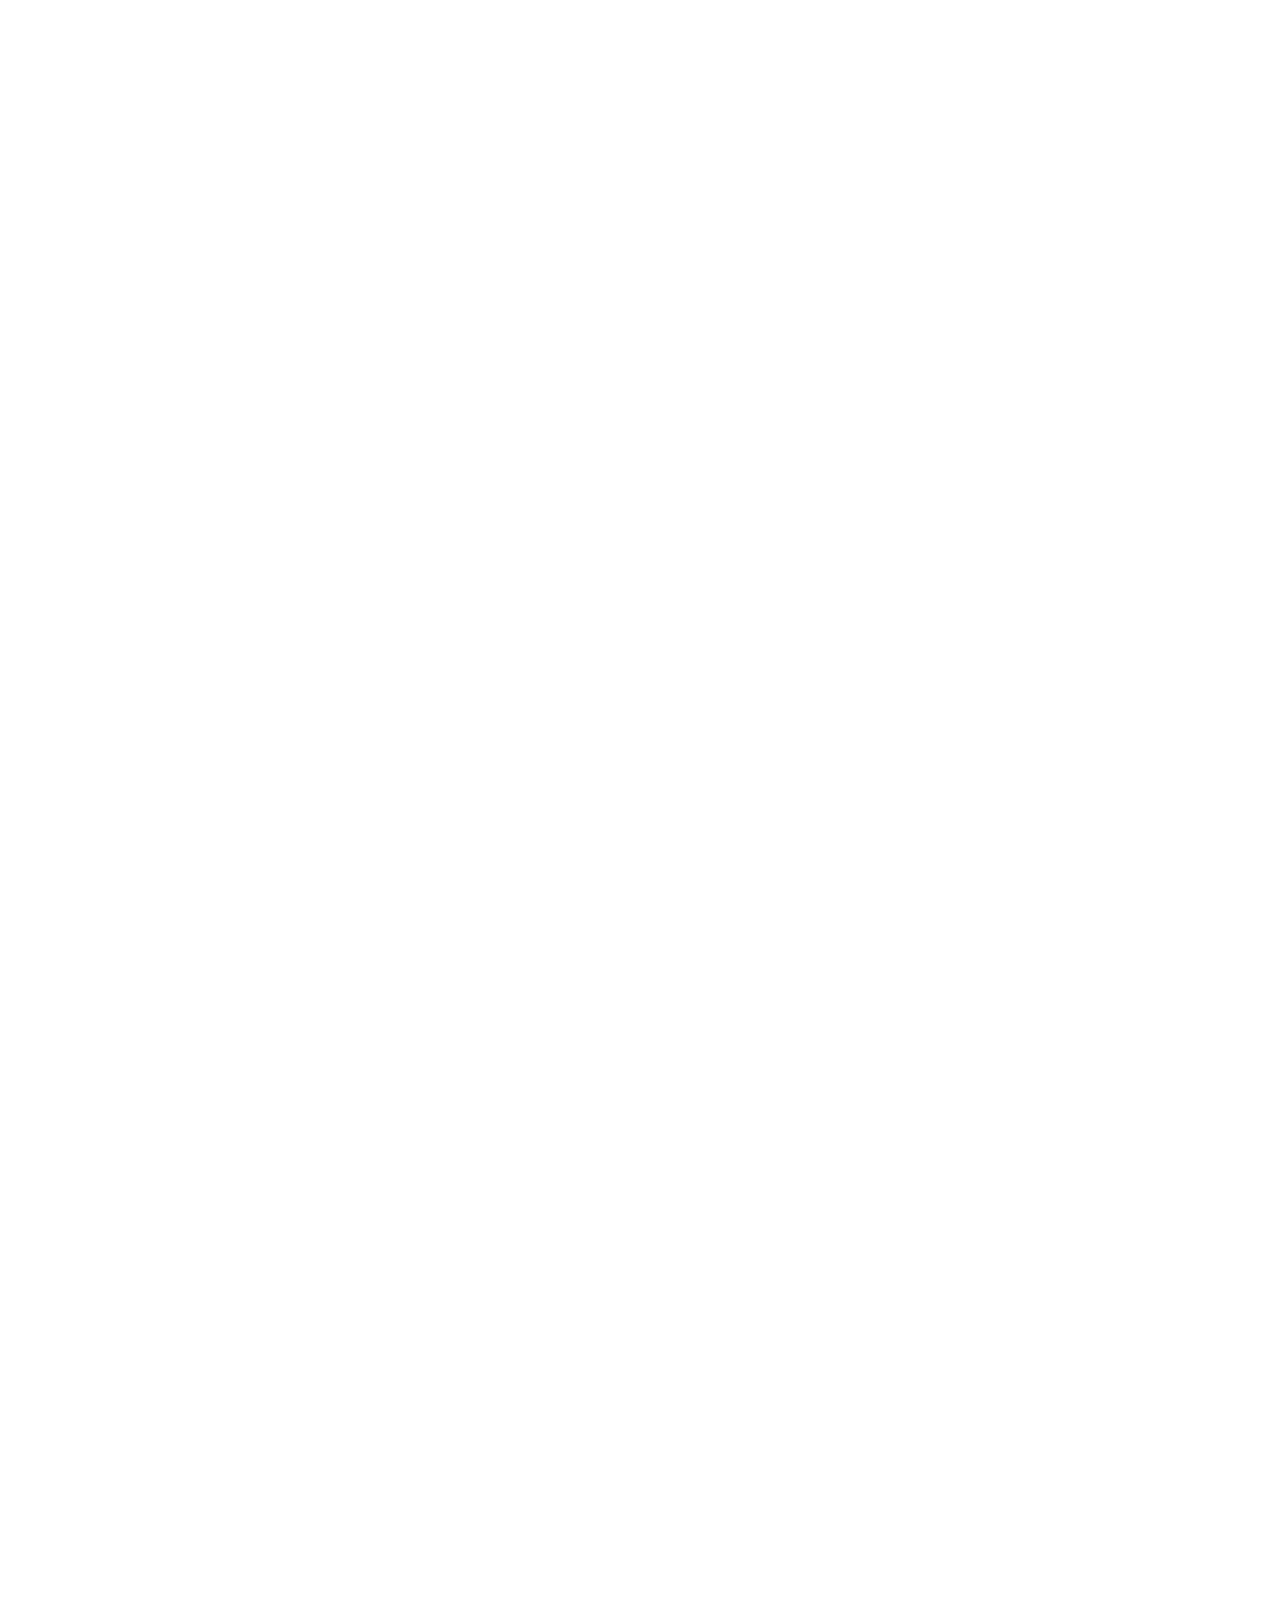
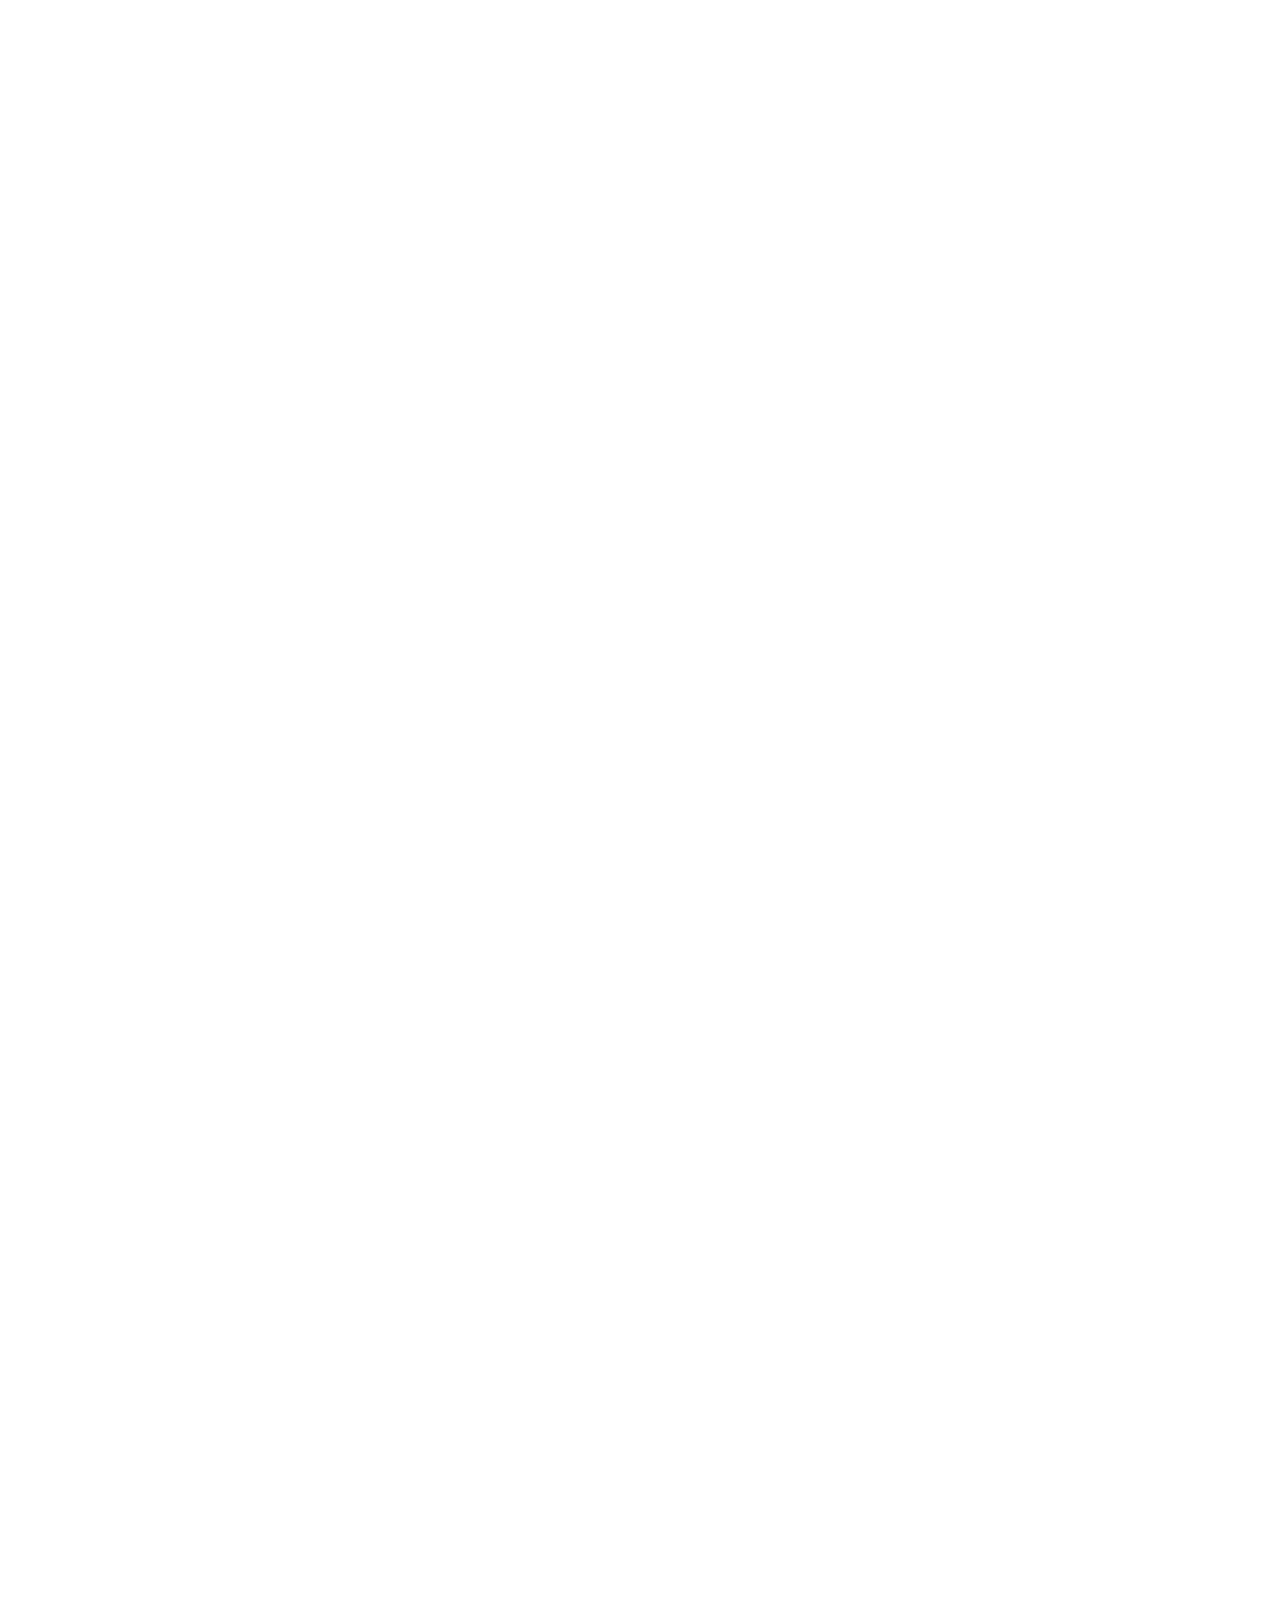
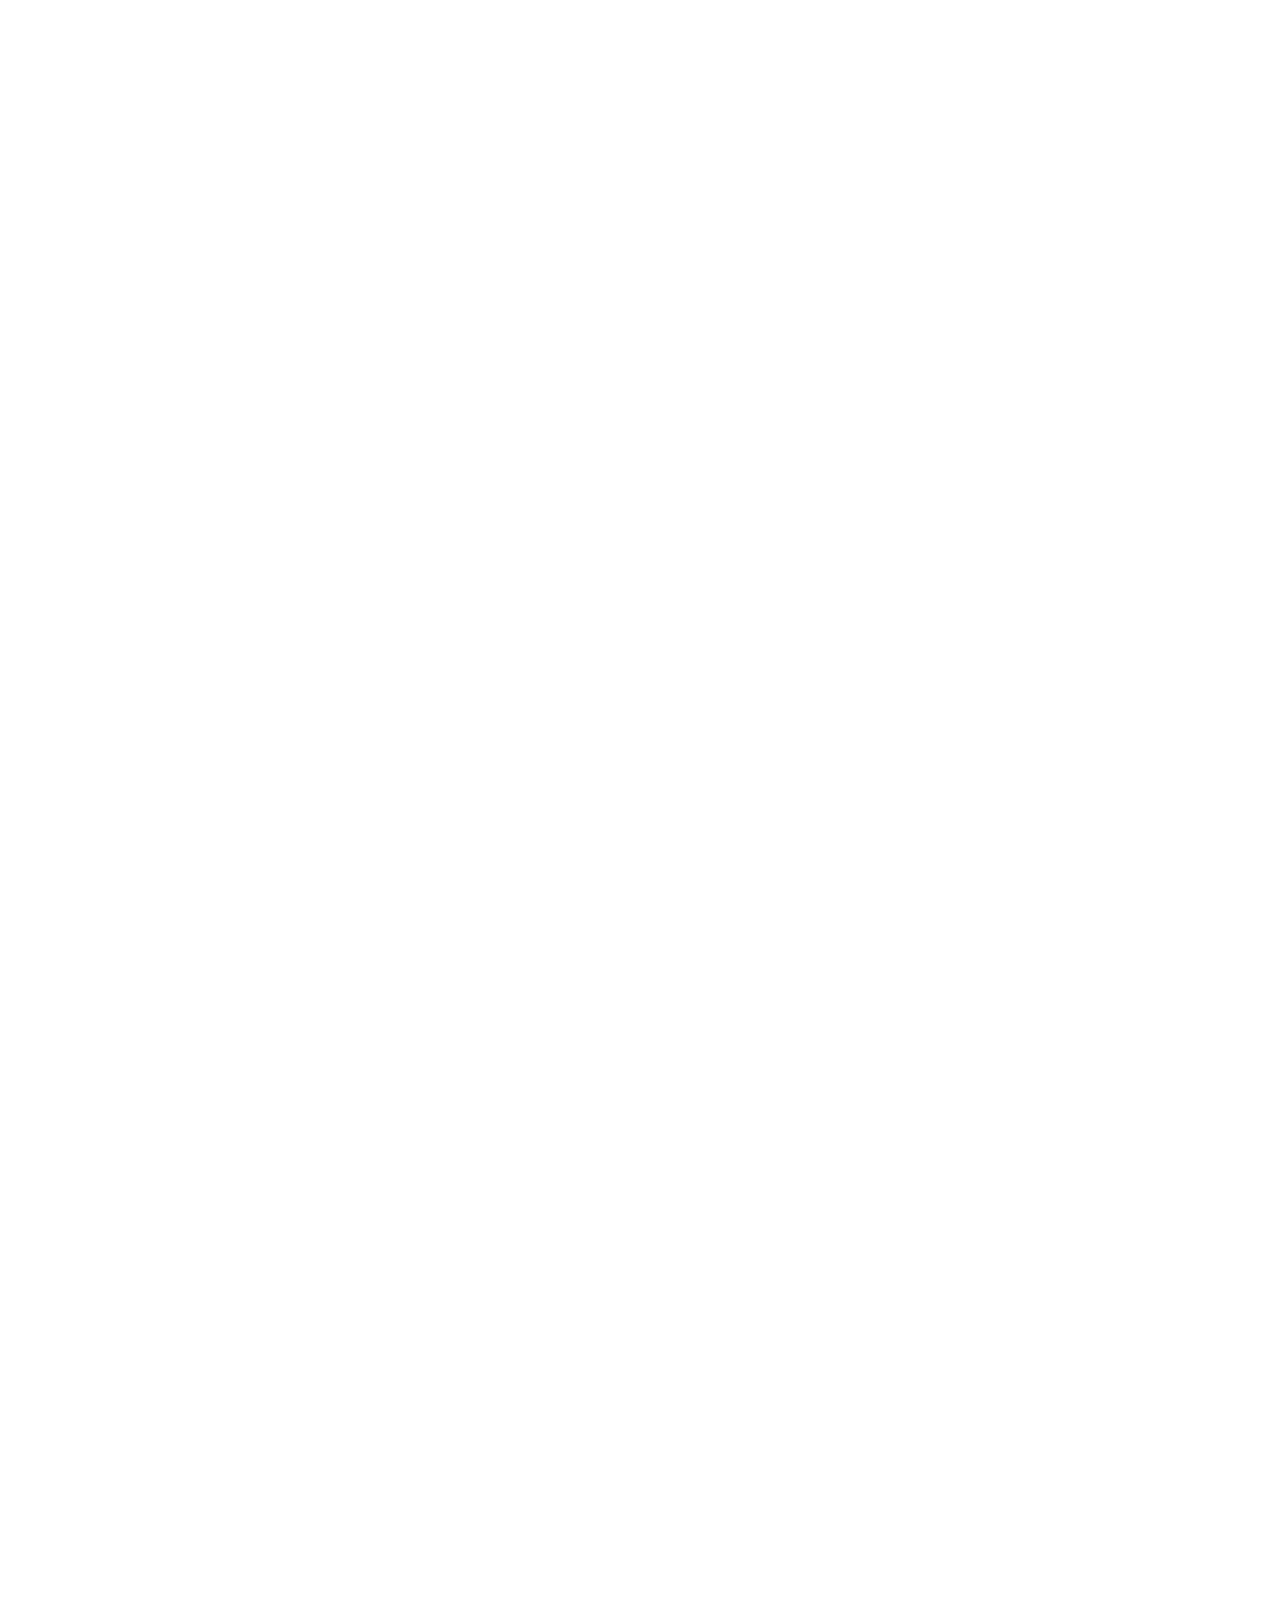
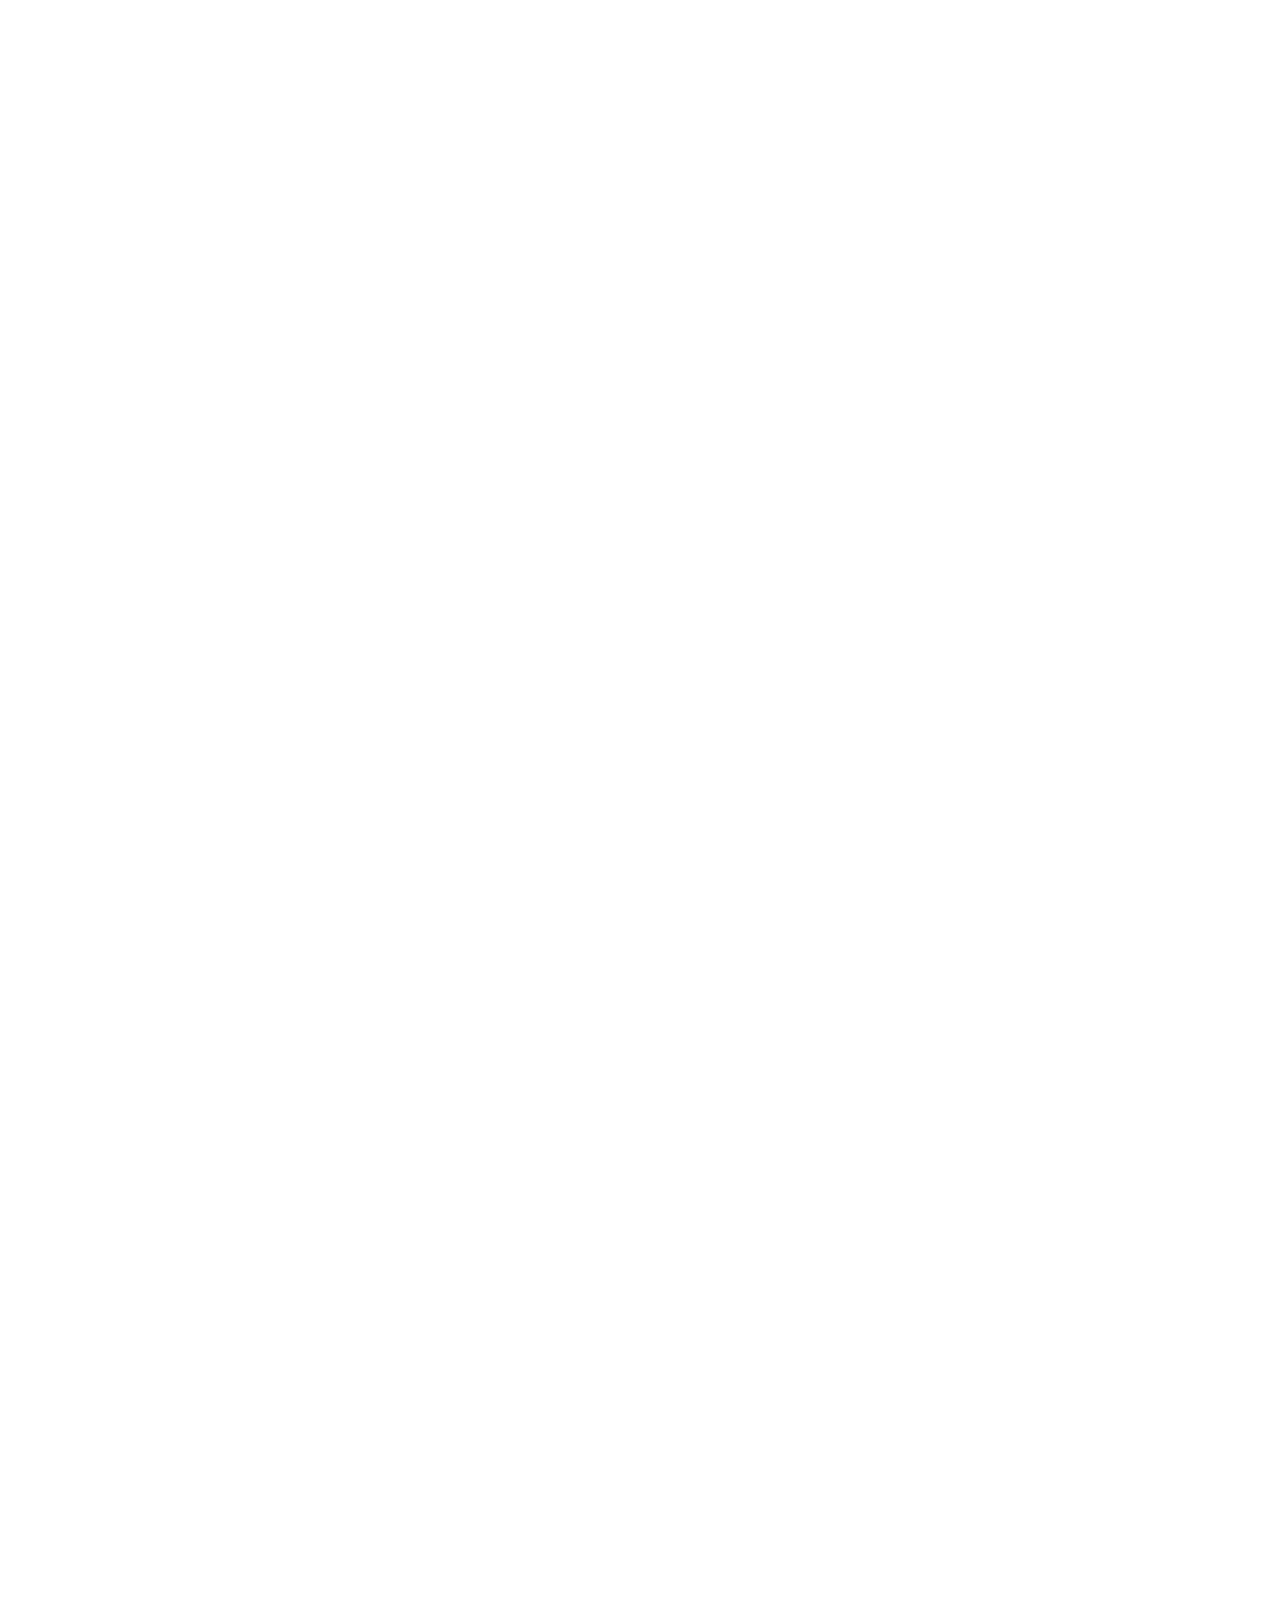
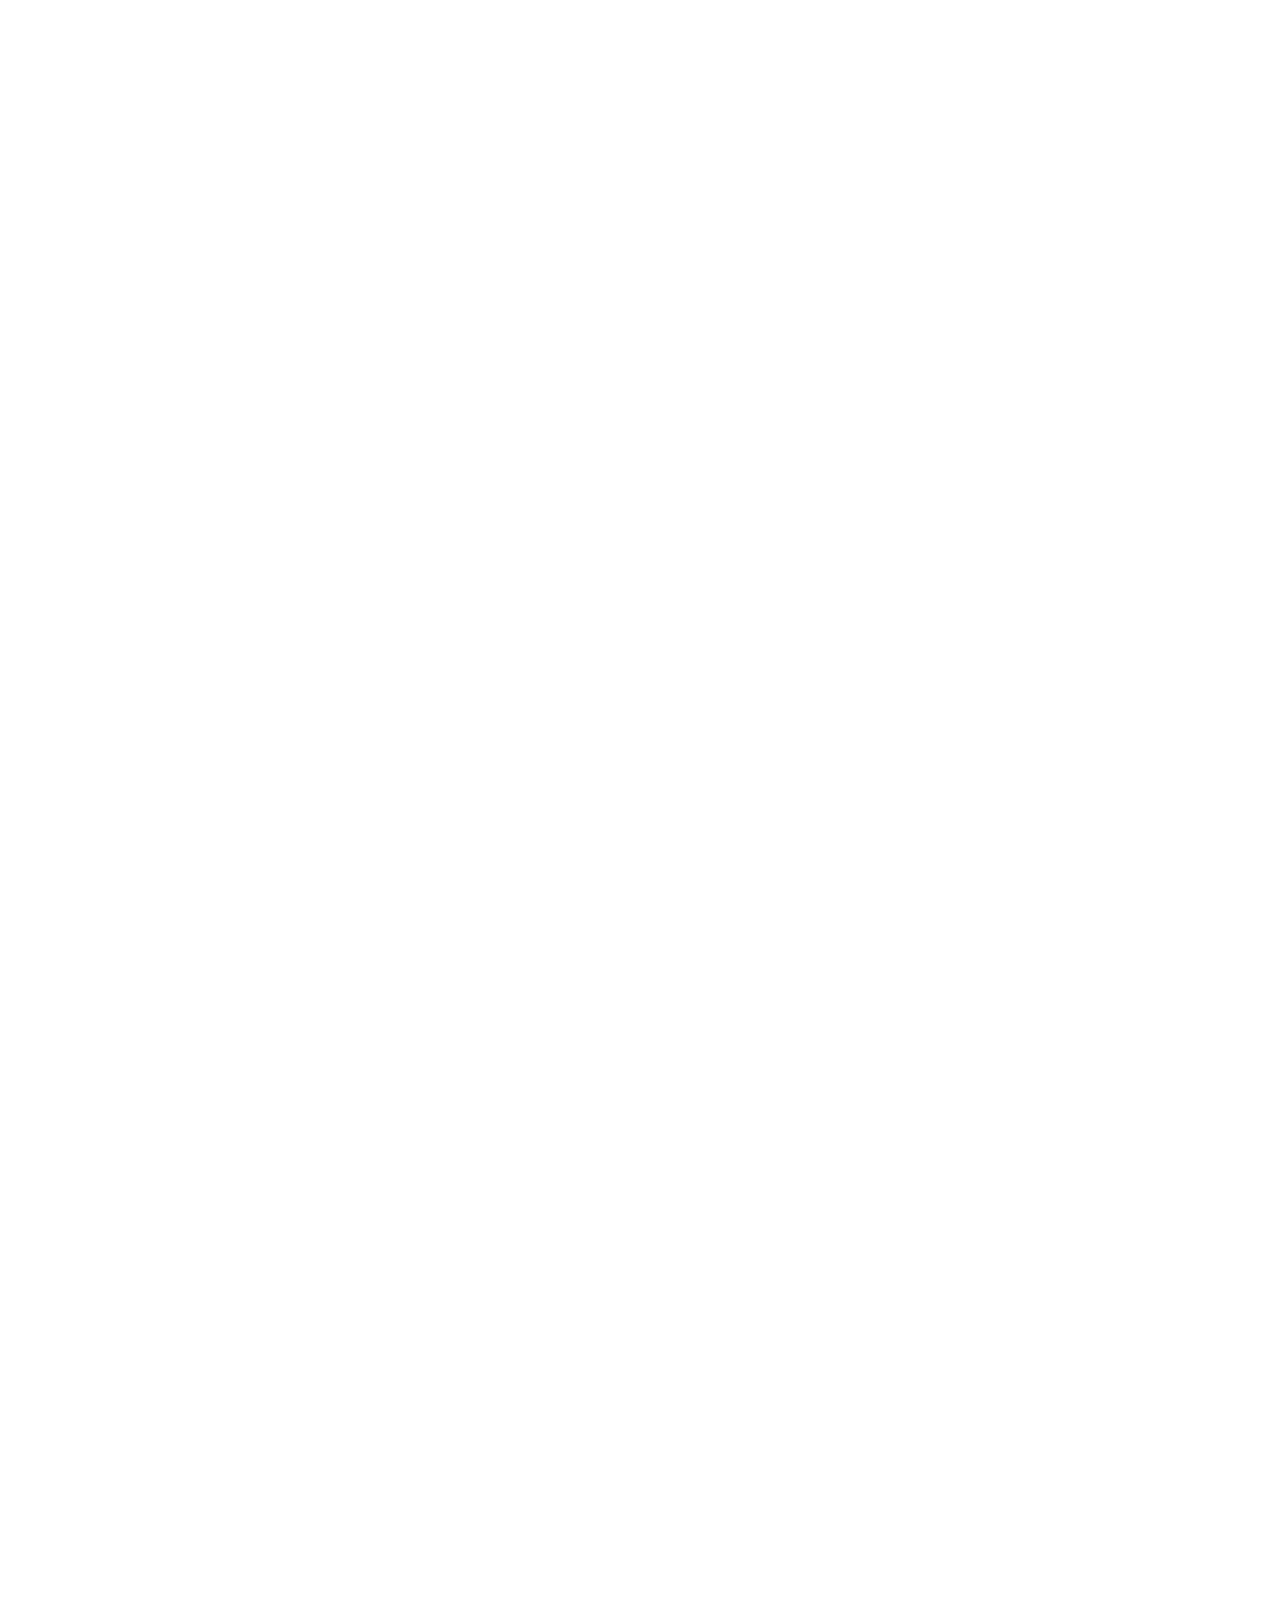
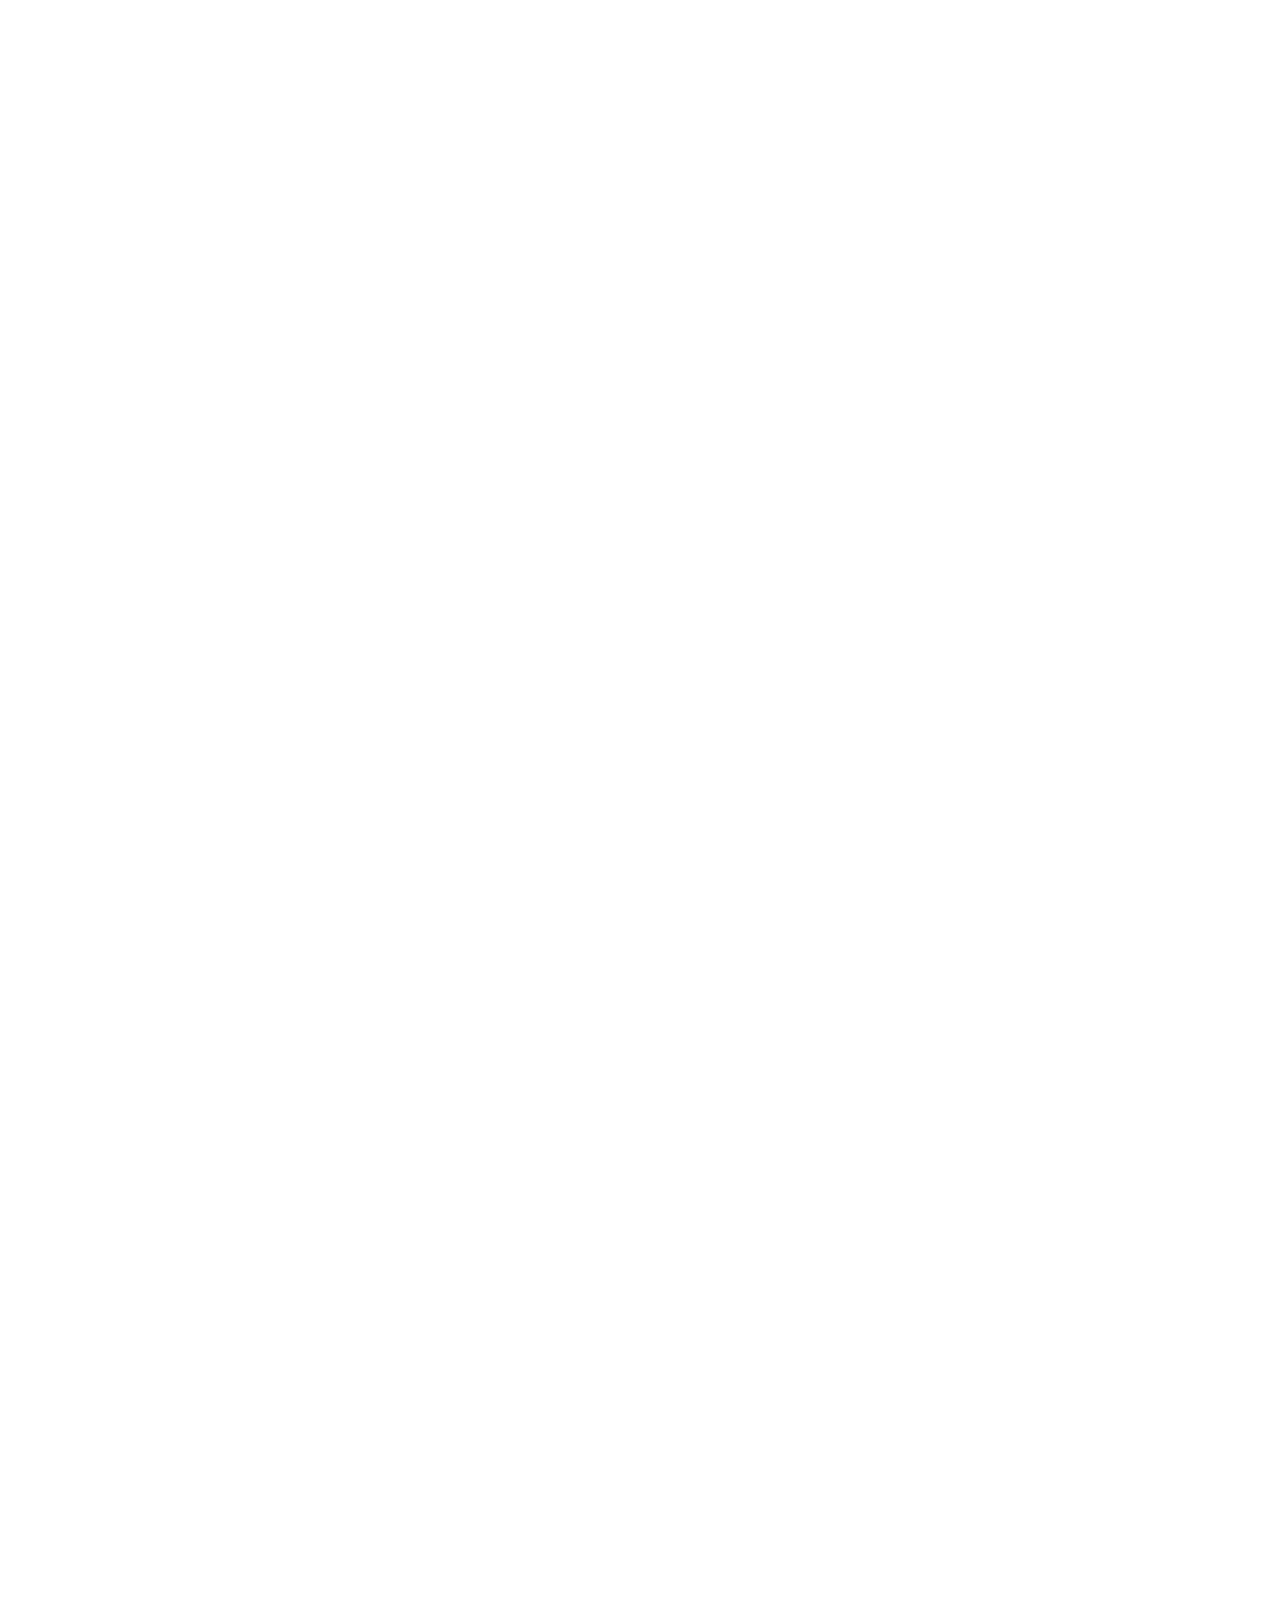
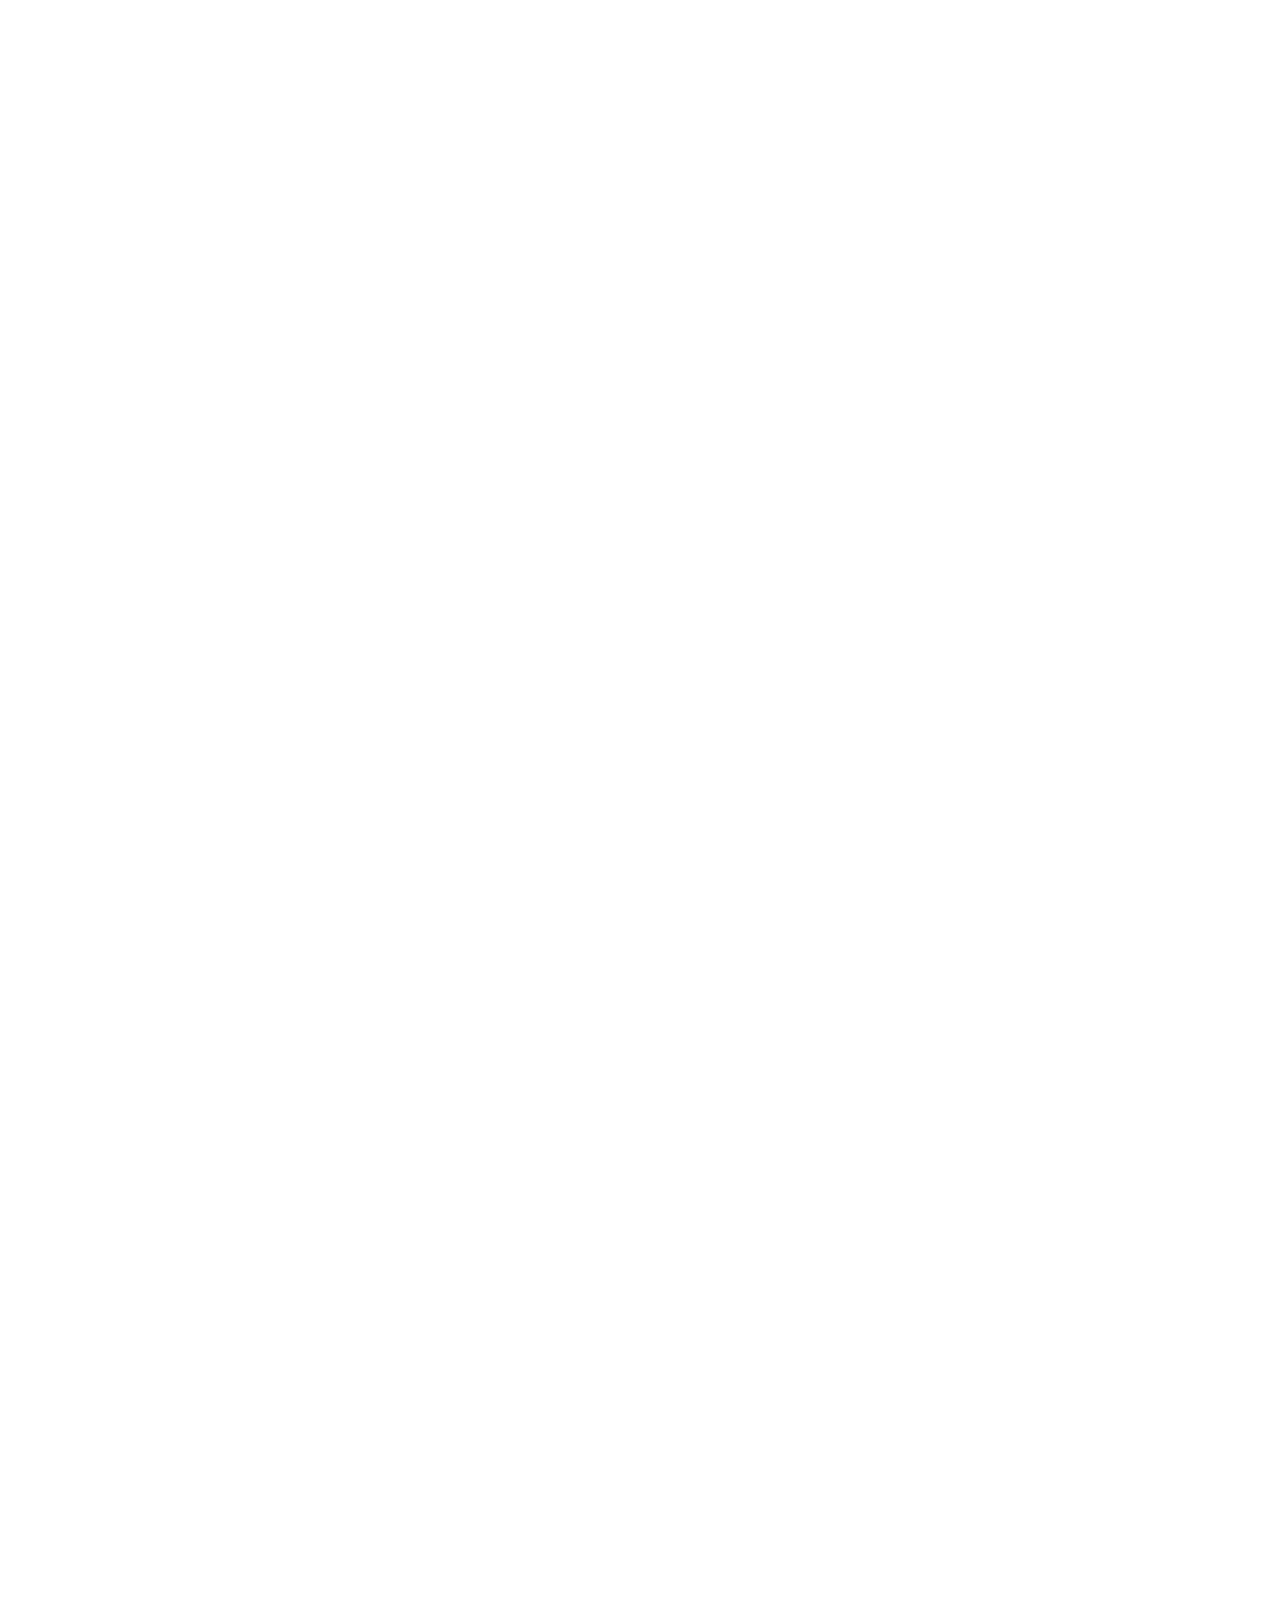
==== commit 77e56c27: "all" ====
--- a/index.html
+++ b/index.html
@@ -3,7 +3,7 @@
 	<head>
 		<meta name="viewport" content="width=device-width, initial-scale=1.0">
 		<meta charset="utf-8" />		
-		<title></title>
+		<title>lyt的正确打开方式(cv)</title>
 		<link rel="stylesheet" href="css/main.css" />
 		<link rel="stylesheet" href="css/circle_progress.css" />
 		<link rel="stylesheet" href="css/iconfont.css" />
@@ -43,9 +43,7 @@
                 	描述：星星
                 	-->
 					<div class="star_container fullpage absolute">	
-						<div class="displaynone star1_bg"></div>
-						<div class="displaynone star2_bg"></div>
-						<div class="displaynone star3_bg"></div>
+					 
 					</div>
 				</div>
 			</div>
@@ -79,17 +77,17 @@
                     	描述：下方云朵
                     -->
 					<section class="cloudbottom fullpage absolute">					 
-							<div class="cloud_level_3   absolute fullpage"></div>
-							<div class="cloud_level_2    absolute fullpage"></div>
-							<div class="cloud_level_1    absolute fullpage"></div>					 				
+							<div class="cloud_level_3  cloud_move_animation_3  absolute fullpage"></div>
+							<div class="cloud_level_2  cloud_move_animation_2  absolute fullpage"></div>
+							<div class="cloud_level_1  cloud_move_animation_1  absolute fullpage"></div>					 				
 					</section>
 					<!--                    	                    
                     	描述：上方云朵
                     -->
 					<section class="cloud_mirror fullpage absolute">
-							<div class="cloud_level_3   absolute fullpage"></div>
-							<div class="cloud_level_2   absolute fullpage"></div>
-							<div class="cloud_level_1   absolute fullpage"></div>					 				
+							<div class="cloud_level_3  cloud_move_animation_3 absolute fullpage"></div>
+							<div class="cloud_level_2  cloud_move_animation_2 absolute fullpage"></div>
+							<div class="cloud_level_1  cloud_move_animation_1 absolute fullpage"></div>					 				
 					</section>
 				</div>
 			</section>
@@ -103,13 +101,13 @@
                 	描述：右边
                 -->
 				<div class="awardsright fullpage absolute">
-					<h4>seu</h4>
+					<h3><img src="img/seulogo.png"/></h3>
 				</div>
 				<!--                	
                 	描述：左边
                 -->
 				<div class="awardsleft fullpage absolute">
-					<h3>lyt</h3>
+					<h3><img src="img/lyt.png"/>李杨韬 </h3>
 				</div>							
 			</section>
 			<div class="arrow" 
@@ -180,8 +178,8 @@
 			<div class="infotop fisrt-info-top"
 				data-17000="transform:translate3d(0%,-100%,0)"  
 				data-20000="transform:translate3d(0%,0%,0)" 
-				data-26000="transform:translate3d(0%,0%,0)"  
-				data-29000="transform:translate3d(100%,0%,0)"
+				data-27000="transform:translate3d(0%,0%,0)"  
+				data-29000="transform:translate3d(0%,-100%,0)"
 				>
 				<div class="info-left">
 					<div class="circle circle-1">
@@ -197,8 +195,8 @@
 			<div class="infobottom first-info-bottom"
 				data-17000="transform:translate3d(0%,100%,0)"  
 				data-20000="transform:translate3d(0%,0%,0)"
-				data-26000="transform:translate3d(0%,0%,0)"  
-				data-29000="transform:translate3d(-100%,0%,0)"
+				data-27000="transform:translate3d(0%,0%,0)"  
+				data-29000="transform:translate3d(0%,100%,0)"
 				>
 				<div class="fullpage absolute">
 					<img src="img/html.png" class="keyboard-1"/>
@@ -236,11 +234,11 @@
             -->
             <div class="fullpage overflowhidden absolute">
 				<div class="scene3-1 fullpage" 
-					data-26000="transform:translate3d(0px,0,0)" >
+					data-27000="transform:translate3d(0px,0,0)" >
 					<img src="img/scence3-2.jpg" alt=""  class="background_img"/>	
 				</div>
 				<div class="scene3-2 fullpage" 
-					data-26000="transform:translate3d(0px,0,0)" >
+					data-27000="transform:translate3d(0px,0,0)" >
 					<img src="img/scene3-1.png" alt=""  class="background_img"/>	
 				</div>
 			</div>
@@ -280,12 +278,11 @@
 			data-0="display:none"
 			data-38000="display:block"    
 			data-51000="display:none"
-			
 			>
 			<div class="infotop second-info-top"
 				data-39000="transform:translate3d(0%,-100%,0)" 
 				data-42000="transform:translate3d(0%,0%,0)" 
-				data-48000="transform:translate3d(0%,0%,0)"  
+				data-49000="transform:translate3d(0%,0%,0)"  
 				data-51000="transform:translate3d(0%,-100%,0)"
 				>
 				<div class="info-left">
@@ -302,7 +299,7 @@
 			<div class="infobottom second-info-bottom"
 				data-39000="transform:translate3d(0%,100%,0)" 
 				data-42000="transform:translate3d(0%,0%,0)" 
-				data-48000="transform:translate3d(0%,0%,0)"  
+				data-49000="transform:translate3d(0%,0%,0)"  
 				data-51000="transform:translate3d(0%,100%,0)"
 				>
 				<div class="fullpage absolute">
@@ -339,11 +336,11 @@
             -->
             <div class="fullpage overflowhidden absolute">
 				<div class="scene4-2 fullpage" 
-					data-48000="transform:translate3d(0px,0,0)" >
+					data-49000="transform:translate3d(0px,0,0)" >
 					<img src="img/scene4-2.jpg" alt=""  class="background_img"/>	
 				</div>
 				<div class="scene4-1 fullpage" 
-					data-48000="transform:translate3d(0px,0,0)" >
+					data-49000="transform:translate3d(0px,0,0)" >
 					<img src="img/scene4-1.png" alt=""  class="background_img"/>	
 				</div>
 			</div>
@@ -387,10 +384,10 @@
 			data-56000="display:block"  
 		>
 			<div class="infotop third-info-top"
-				data-57000="transform:translate3d(-100%,0%,0)"  
+				data-57000="transform:translate3d(0%,-100%,0)"  
 				data-60000="transform:translate3d(0%,0%,0)" 
-				data-66000="transform:translate3d(0%,0%,0)"  
-				data-69000="transform:translate3d(100%,0%,0)"
+				data-67000="transform:translate3d(0%,0%,0)"  
+				data-69000="transform:translate3d(0%,-100%,0)"
 				>
 				<div class="info-left">
 					<div class="circle circle-3">
@@ -404,10 +401,10 @@
 				</div>
 			</div>
 			<div class="infobottom third-info-bottom"
-				data-57000="transform:translate3d(100%,0%,0)"  
+				data-57000="transform:translate3d(0%,100%,0)"  
 				data-60000="transform:translate3d(0%,0%,0)" 
-				data-66000="transform:translate3d(0%,0%,0)"  
-				data-69000="transform:translate3d(-100%,0%,0)"
+				data-67000="transform:translate3d(0%,0%,0)"  
+				data-69000="transform:translate3d(0%,100%,0)"
 				>
 				<div class="fullpage absolute">
 					<img src="img/dom.png" class="keyboard-1"/>
@@ -443,10 +440,10 @@
             -->
             <div class="fullpage overflowhidden absolute">
 				<div class="scene5-1 fullpage" 
-					data-66000="transform:translate3d(0px,0,0)" >
+					data-67000="transform:translate3d(0px,0,0)" >
 					<img src="img/secene5.png" alt=""  class="background_img"/>
 					<img src="img/deer.gif" class="deer" />
-					<img src="img/leaf1.gif" class="leaf" />
+					
 				</div>
 			</div>
 			
@@ -469,10 +466,10 @@
 			data-87000="display:none"
 			>
 			<div class="infotop fourth-info-top" 
-				data-75000="transform:translate3d(100%,0%,0)" 
+				data-75000="transform:translate3d(0%,-100%,0)" 
 				data-78000="transform:translate3d(0%,0%,0)" 
-				data-84000="transform:translate3d(0%,0%,0)"  
-				data-87000="transform:translate3d(0%,-100%,0)">
+				data-85000="transform:translate3d(0%,0%,0)"  
+				data-87000="transform:translate3d(100%,0%,0)">
 				<div class="info-left">
 					<div class="circle circle-4">
 					    <div class="pie_left"><div class="left"></div></div>
@@ -485,10 +482,10 @@
 				</div>
 			</div>
 			<div class="infobottom fourth-info-bottom" 
-				data-75000="transform:translate3d(-100%,0%,0)" 
+				data-75000="transform:translate3d(0%,100%,0)" 
 				data-78000="transform:translate3d(0%,0%,0)" 
-				data-84000="transform:translate3d(0%,0%,0)"  
-				data-87000="transform:translate3d(0%,100%,0)">
+				data-85000="transform:translate3d(0%,0%,0)"  
+				data-87000="transform:translate3d(-100%,0%,0)">
 				<div class="fullpage absolute">
 					<img src="img/skill.png" class="keyboard-1"/>
 					<img src="img/skill.png" class="keyboard-2"/>
@@ -498,7 +495,7 @@
 					data-78000="transform:translate3d(0%,100%,0)" 
 					data-81000="transform:translate3d(0%,0%,0)">
 					<i class="icon-landscape iconfont"></i>
-						<p><span>能够使用 Node.js API / Express / Koa 搭建简单的后端程序与数据库交互、渲染模板及提供 RESTful API</span></p>						
+						<p><span>能够使用 Node.js API / Express / Koa 搭建后端程序与数据库交互、渲染模板及提供 RESTful API</span></p>						
 				</div>
 				
 				<div class="info information-8" 
@@ -520,14 +517,12 @@
             	描述：场景6背景
             -->
             <div class="fullpage overflowhidden absolute">
-				
-		
 				<div class="scenev-1-3 fullpage" 
-					data-84000="transform:translate3d(0,0px,0)" >
+					data-85000="transform:translate3d(0,0px,0)" >
 					<img src="img/scene_v_3.jpg" alt=""  class="background_img"/>					
 				</div>
 				<div class="scenev-1-2 fullpage" 
-					data-84000="transform:translate3d(0,0px,0)" >
+					data-85000="transform:translate3d(0,0px,0)" >
 					<img src="img/scene_v_2.png" alt=""  class="background_img"/>					
 				</div>
 				
@@ -566,33 +561,6 @@
 					<img src="img/scene_v_1.png" alt=""  class="background_img"/>					
 			</div>
         </section>
-        <!--        	
-        	描述：场景6
-        -->
-        <section class="fullpage scene6" 
-        	data-0="display:none" 
-        	 
-        	data-96000="display:none">
-        		<!--            	
-            	描述：场景6背景
-            -->
-            <div class="fullpage overflowhidden absolute">
-				<div class="scene6-1 fullpage" 
-					data-84000="transform:translate3d(0px,0,0)" >
-					<img src="img/scene6.jpg" alt=""  class="background_img"/>					
-				</div>
-			</div>
-			
-			<!--        	
-        	描述：走路4
-        	-->
-        	<div class="fullpage animatewrap" 
-        		data-0="display:none" 
-        		data-87000="display:block;transform:translate3d(-100%,0,0)"  
-        		data-94000="transform:translate3d(0%,0,0)">
-				<div class="sprite walkman4"></div>
-			</div>
-        </section>
         <!--        	        	
         	描述：信息5
         -->
@@ -604,7 +572,7 @@
 			<div class="infotop fifth-info-top" 
 				data-93000="transform:translate3d(0%,-100%,0)" 
 				data-96000="transform:translate3d(0%,0%,0)" 
-				data-102000="transform:translate3d(0%,0%,0)"  
+				data-103000="transform:translate3d(0%,0%,0)"  
 				data-105000="transform:translate3d(0%,-100%,0)">
 				<div class="info-left">
 					<div class="circle circle-5">
@@ -620,7 +588,7 @@
 			<div class="infobottom fifth-info-bottom" 
 				data-93000="transform:translate3d(0%,100%,0)" 
 				data-96000="transform:translate3d(0%,0%,0)" 
-				data-102000="transform:translate3d(0%,0%,0)"  
+				data-103000="transform:translate3d(0%,0%,0)"  
 				data-105000="transform:translate3d(0%,100%,0)">
 				<div class="fullpage absolute">
 					<img src="img/skill.png" class="keyboard-1"/>
@@ -631,40 +599,72 @@
 					data-96000="transform:translate3d(100%,0,0)" 
 					data-99000="transform:translate3d(0%,0,0)">
 					<i class="icon-eye iconfont"></i>
-						<p>熟悉 Python，能实现简单的数据及图像处理工具、自动化脚本、爬虫、机器学习算法及分布式程序（参见 GitHub）</p>						
+						<p>熟悉 C#,有桌面客户端与Unity3D开发经验</p>						
 				</div>
 				
 				<div class="info information-10" 
 					data-99000="transform:translate3d(100%,0,0)" 
 					data-102000="transform:translate3d(0%,0,0)">
 					<i class="icon-graphs iconfont"></i>
-						<p>日常使用 Git 与 Sublime Text / Vim 进行开发，也乐于尝试新工具</p>
+						<p>能实现简单的数据及图像处理工具、自动化脚本、爬虫、机器学习算法及分布式程序</p>
 				</div>
 			</div>			
 		</div>
+		     <!--        	
+        	描述：场景7
+        -->
+        <section class="fullpage scene6" 
+        	data-0="display:none" 
+        	data-103000 = "display:block"
+        	data-114000="transform:translate3d(0px,0px,0px) scale(1) rotate(0deg);display:block"
+        	data-115000="transform:translate3d(0px,0px,0px) scale(0) rotate(0deg);display:none"
+        	>
+        		<!--            	
+            	描述：场景7背景
+            -->
+            <div class="fullpage overflowhidden absolute">
+				<div class="scene6-1 fullpage" 
+					data-103000="transform:translate3d(0px,0,0)" >
+					<img src="img/scene6.jpg" alt=""  class="background_img"/>					
+				</div>
+			</div>
+			
+			<!--        	
+        	描述：走路4
+        	-->
+        	<div class="fullpage animatewrap" 
+        		data-0="display:none" 
+        		data-103000="display:block;transform:translate3d(-100%,0,0)"  
+        		data-111000="transform:translate3d(0%,0,0);opacity:1"
+        		data-113000="transform:translate3d(0%,0,0);opacity:0"
+        		>
+				<div class="sprite walkman4"></div>
+			</div>
+        </section>
         <!--        	
         	描述：end
         -->
       	<div class="fullpage end displaynone" 
        		data-0="display:none"
-      		data-101000 = "display:block">       			      	
+      		data-114000 = "display:block;opacity:0"
+      		data-115000 = "opacity:1"
+      		>       			      	
 	      		<div class="end_bottom fullpage"></div>
 	      		<img src="img/end.gif" class="end_pic"/>	      		
 				<div class="end_wrap fullpage" 
-					data-105000 ="opacity:0" 
-					data-106000="opacity:0.4"></div>
+					data-116000 ="opacity:0" 
+					data-117000="opacity:0.4"></div>
 				<div class="fullpage" 
 					data-0="transform:translate3d(-100%,0%,0);display:none" 
-					data-106000="transform:translate3d(0%,-100%,0);display:block" 
-					data-108000="transform:translate3d(0%,0%,0);display:block">
+					data-118000="transform:translate3d(0%,-100%,0);display:block" 
+					data-120000="transform:translate3d(0%,0%,0);display:block">
 					<img src="img/mycard.png" class="mycard" />
 				</div>
 				<div class="fullpage"
-					data-107000="opacity:0"
-					data-108000="opacity:0.5"
+					data-121000="opacity:0"
+					data-122000="opacity:0.5"
 					>
 					<div class="over">完</div></div>	
-				
       	</div>
 		
 		<script type="text/javascript" src="js/skrollr.js" ></script>
@@ -674,7 +674,6 @@
 		<script type="text/javascript" src="js/star.js" ></script>
 		<script type="text/javascript" src="js/spaceinit.js" ></script>
 		<script type="text/javascript" src="js/animation.js" ></script>
-		<script type="text/javascript" src="js/interact.js" ></script>
 		<script type="text/javascript" src="js/circle_progress.js" ></script>
 		<script type="text/javascript" src="js/background.js" ></script>
 	 	<script type="text/javascript" src="js/init.js" ></script>
--- a/css/main.css
+++ b/css/main.css
@@ -5,52 +5,43 @@
 	height: 100%;
 	width: 100%;
 	box-sizing: border-box;
-	font-size: 20px;
+	font-size: 18px;
 	
 }
 *{margin: 0;padding: 0;list-style: none;}
-/*
-KISSY CSS Reset
-鐞嗗康锛?. reset 鐨勭洰鐨勪笉鏄竻闄ゆ祻瑙堝櫒鐨勯粯璁ゆ牱寮忥紝杩欎粎鏄儴鍒嗗伐浣溿€傛竻闄ゅ拰閲嶇疆鏄揣瀵嗕笉鍙垎鐨勩€?2. reset 鐨勭洰鐨勪笉鏄榛樿鏍峰紡鍦ㄦ墍鏈夋祻瑙堝櫒涓嬩竴鑷达紝鑰屾槸鍑忓皯榛樿鏍峰紡鏈夊彲鑳藉甫鏉ョ殑闂銆?3. reset 鏈熸湜鎻愪緵涓€濂楁櫘閫傞€氱敤鐨勫熀纭€鏍峰紡銆備絾娌℃湁閾跺脊锛屾帹鑽愭牴鎹叿浣撻渶姹傦紝瑁佸壀鍜屼慨鏀瑰悗鍐嶄娇鐢ㄣ€?鐗硅壊锛?. 閫傚簲涓枃锛?. 鍩轰簬鏈€鏂颁富娴佹祻瑙堝櫒銆?缁存姢锛氱帀浼?lifesinger@gmail.com>, 姝ｆ烦<ragecarrier@gmail.com>
- */
-
-/** 娓呴櫎鍐呭杈硅窛 **/
-body, h1, h2, h3, h4, h5, h6, hr, p, blockquote, /* structural elements 缁撴瀯鍏冪礌 */
-dl, dt, dd, ul, ol, li, /* list elements 鍒楄〃鍏冪礌 */
-pre, /* text formatting elements 鏂囨湰鏍煎紡鍏冪礌 */
-form, fieldset, legend, button, input, textarea, /* form elements 琛ㄥ崟鍏冪礌 */
-th, td /* table elements 琛ㄦ牸鍏冪礌 */ {
+
+body, h1, h2, h3, h4, h5, h6, hr, p, blockquote, 
+dl, dt, dd, ul, ol, li, 
+pre, 
+form, fieldset, legend, button, input, textarea, 
+th, td {
   margin: 0;
   padding: 0;
 }
 
-/** 璁剧疆榛樿瀛椾綋 **/
+
 button, input, select, textarea /* for ie */ {
   font: 12px/1.5 tahoma, arial, \5b8b\4f53, sans-serif;
 }
 h1, h2, h3, h4, h5, h6 { font-size: 100%; }
-address, cite, dfn, em, var { font-style: normal; } /* 灏嗘枩浣撴壎姝?*/
-code, kbd, pre, samp { font-family: courier new, courier, monospace; } /* 缁熶竴绛夊瀛椾綋 */
-small { font-size: 12px; } /* 灏忎簬 12px 鐨勪腑鏂囧緢闅鹃槄璇伙紝璁?small 姝ｅ父鍖?*/
-
-/** 閲嶇疆鍒楄〃鍏冪礌 **/
+address, cite, dfn, em, var { font-style: normal; } 
+code, kbd, pre, samp { font-family: courier new, courier, monospace; } 
+small { font-size: 12px; } 
+
+
 ul, ol { list-style: none; }
 
-/** 閲嶇疆鏂囨湰鏍煎紡鍏冪礌 **/
 a { text-decoration: none; }
 a:hover { text-decoration: underline; }
 
 
-/** 閲嶇疆琛ㄥ崟鍏冪礌 **/
+
 legend { color: #000; } /* for ie6 */
-fieldset, img { border: 0; } /* img 鎼溅锛氳閾炬帴閲岀殑 img 鏃犺竟妗?*/
-button, input, select, textarea { font-size: 100%; } /* 浣垮緱琛ㄥ崟鍏冪礌鍦?ie 涓嬭兘缁ф壙瀛椾綋澶у皬 */
-/* 娉細optgroup 鏃犳硶鎵舵 */
-
-/** 閲嶇疆琛ㄦ牸鍏冪礌 **/
+fieldset, img { border: 0; } 
+button, input, select, textarea { font-size: 100%; } 
+
 table { border-collapse: collapse; border-spacing: 0; }
 
-/* 娓呴櫎娴姩 */
 .ks-clear:after, .clear:after {
   content: '\20';
   display: block;
@@ -344,17 +335,24 @@
     transform-origin: bottom right;
     -webkit-transform-origin:bottom right;
 }
-.awardsright h4{
-	position: absolute;
-	bottom:0;
+.awardsright h3{
+	position: absolute;
+	bottom:10px;
 	left: 40%;
 }
+.awardsright img{
+	width:75px;
+}
 .awardsleft h3{
 	position: absolute;
-	bottom:0;
+	bottom:10px;
 	left: 30%;
 }
- 
+.awardsleft img{
+	width: 50px;
+	 
+	border-radius: 50%;
+}
 .background_img{
 	 min-height: 100%;
  min-width: 100%;
@@ -376,13 +374,44 @@
 	}
 }
 .star_container{
-	height: 60%;
-}
-.star{
+	height: 50% !important; 
+}
+.star1{
 	position: absolute;	
-}
-
-
+	height: 5px;
+	width: 5px;
+	background: #FFFFFF;
+}
+.star2{
+	position: absolute;	
+	height: 3px;
+	width: 3px;
+	background: #FFFFFF;
+}
+@-webkit-keyframes rotatestar{
+	from{
+		-webkit-transform: rotate(0deg) translateZ(0);
+	}
+	to{
+		-webkit-transform: rotate(360deg) translateZ(0);
+	}
+}
+@-moz-keyframes rotatestar{
+	from{
+		-moz-transform: rotate(0deg) translateZ(0);
+	}
+	to{
+		-moz-transform: rotate(360deg) translateZ(0);
+	}
+}
+@keyframes rotatestar{
+	from{
+		transform: rotate(0deg) translateZ(0);
+	}
+	to{
+		transform: rotate(360deg) translateZ(0);
+	}
+}
 @-webkit-keyframes twinkle{
 	from{
 		opacity: 0;
@@ -406,6 +435,12 @@
 	to{
 		opacity: 1;
 	}
+}
+.star_rotate{
+	animation: rotatestar 1.1s infinite linear;
+-webkit-animation:  rotatestar 1.1s infinite linear;
+-moz-animation:  rotatestar 1.1s infinite linear;
+ 
 }
 .star_twinkle{
 animation: twinkle 1.1s infinite;
@@ -667,7 +702,12 @@
 	height: 400px;
 	position: absolute;
 	z-index: 3 !important;
-	top:0%
+	top:0;
+	bottom:0;
+	left:0;
+	right: 0;
+	margin: auto;
+	
 }
 .ballon3{
 	display: block;
@@ -713,11 +753,11 @@
 }
 .walkman4{
 	bottom: 16% !important;
-	width: 180px;
-	height: 168px;
+	width: 160px;
+	height: 140px;
 	/*4109*168*/
 	background: url(../img/walk4_20f.png) no-repeat 0px 0px;
-	background-size: 4109px 100%;
+	background-size: 3424px 100%;
 }
 .character{
 	background-size: 100% 100%;
@@ -840,9 +880,7 @@
 	-webkit-opacity: 0.21;
 	-moz-opacity: 0.21;
 }
-.info-left{
-	overflow: hidden;
-}
+
 .infotop .info-right div{
 	height: 100%;
 	width: 50%;
@@ -866,7 +904,9 @@
 	display: block;
 	height: 100%;
 	position: relative;
-	
+	overflow: hidden;
+	box-sizing: border-box;
+
 }
 .info-right{
 	float: right;
@@ -875,7 +915,8 @@
 	height: 100%;
 	position: relative;
 	overflow: hidden;
-	
+		border-left: 2px solid rgba(0,0,0,0.1);
+		box-sizing: border-box;
 }
 .info{
 	width: 100%;
@@ -897,12 +938,12 @@
 	border-top: 2px solid #FFFFFF;
 }
 .information-3{
-	color: #000;
+	color: #FFFFFF;
 	
 }
 .information-4{
-	color: #000;
-	border-top: 2px solid #000;
+	color: #fff;
+	border-top: 2px solid #fff;
 	top:50%;
 	
 }
@@ -1027,10 +1068,14 @@
 
 .mycard{
 	width: 80%;
-	left: 10%;
-	display: block;
-	position: absolute;
-	top: 15%;
+	left:0;
+	right: 0;
+	top:0;
+	bottom: 0;
+	margin: auto;
+	display: block;
+	position: absolute;
+
 }
 .over{
 	position: absolute;
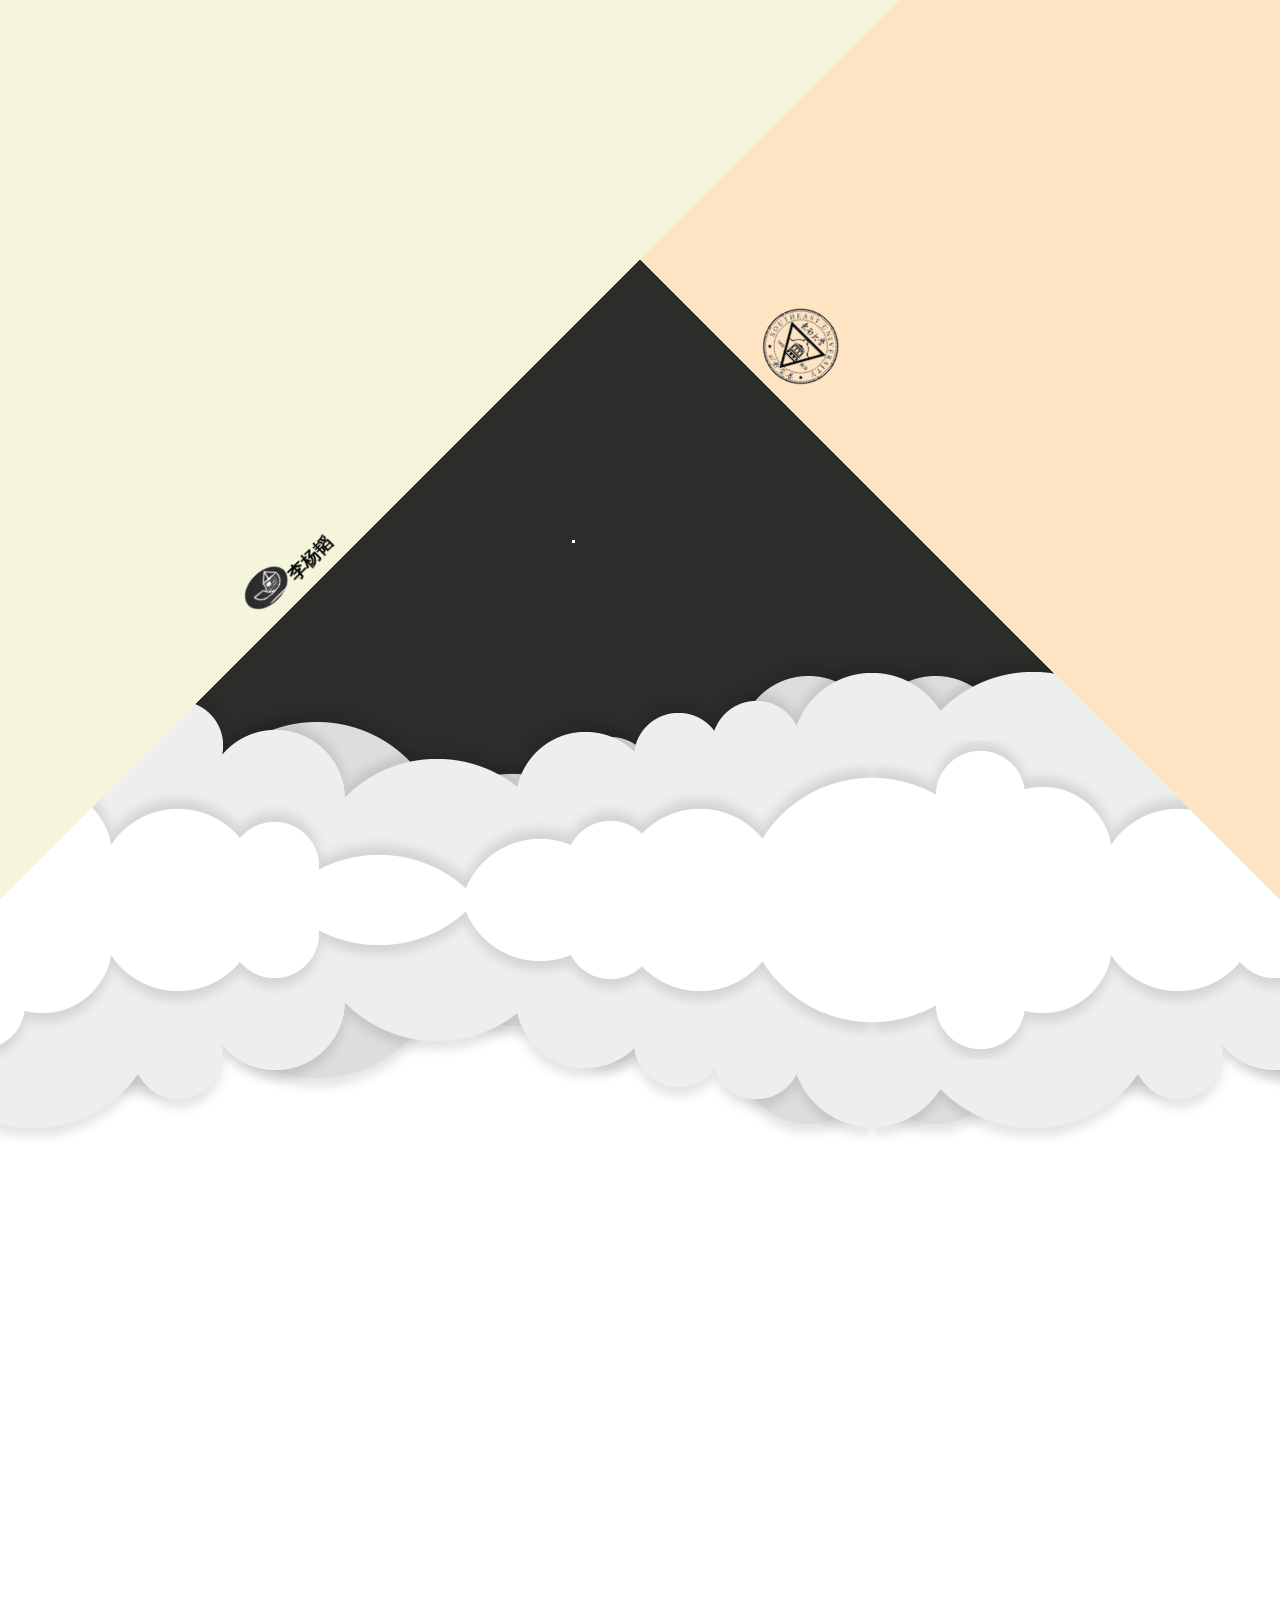
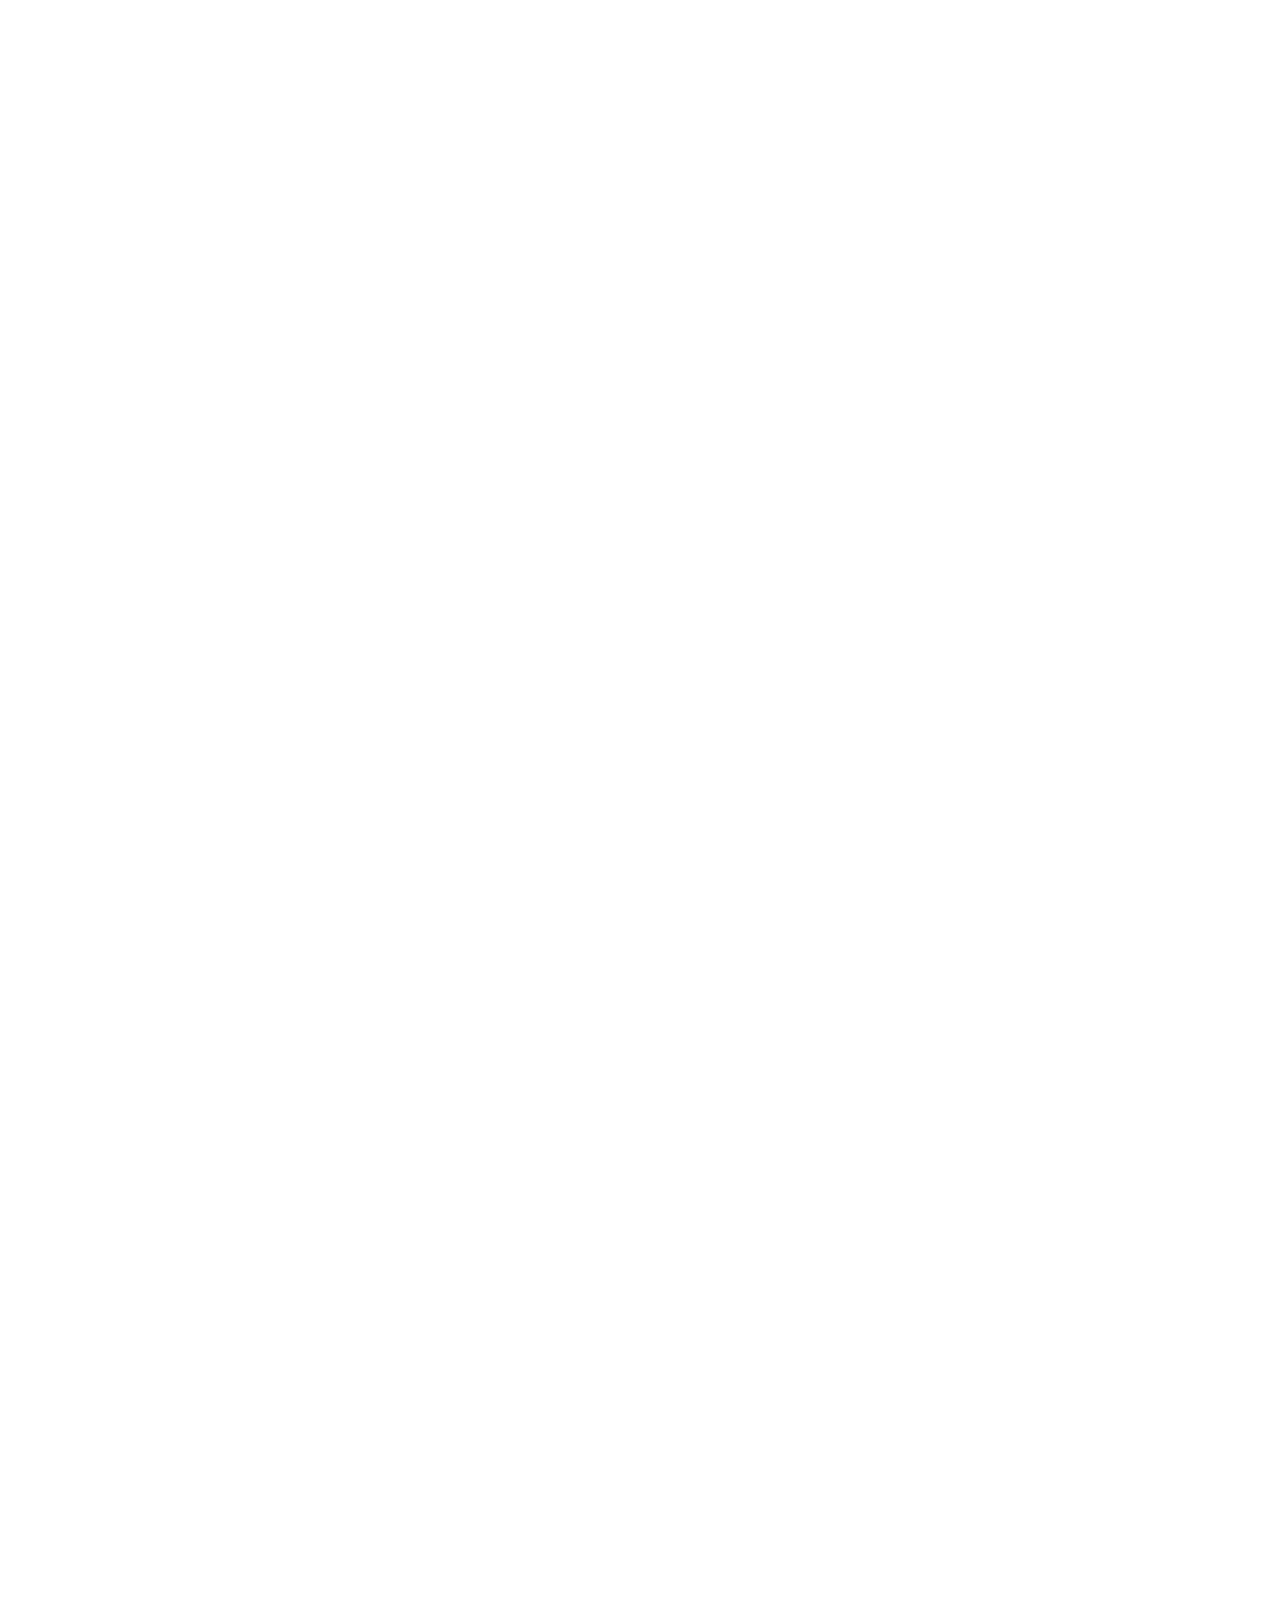
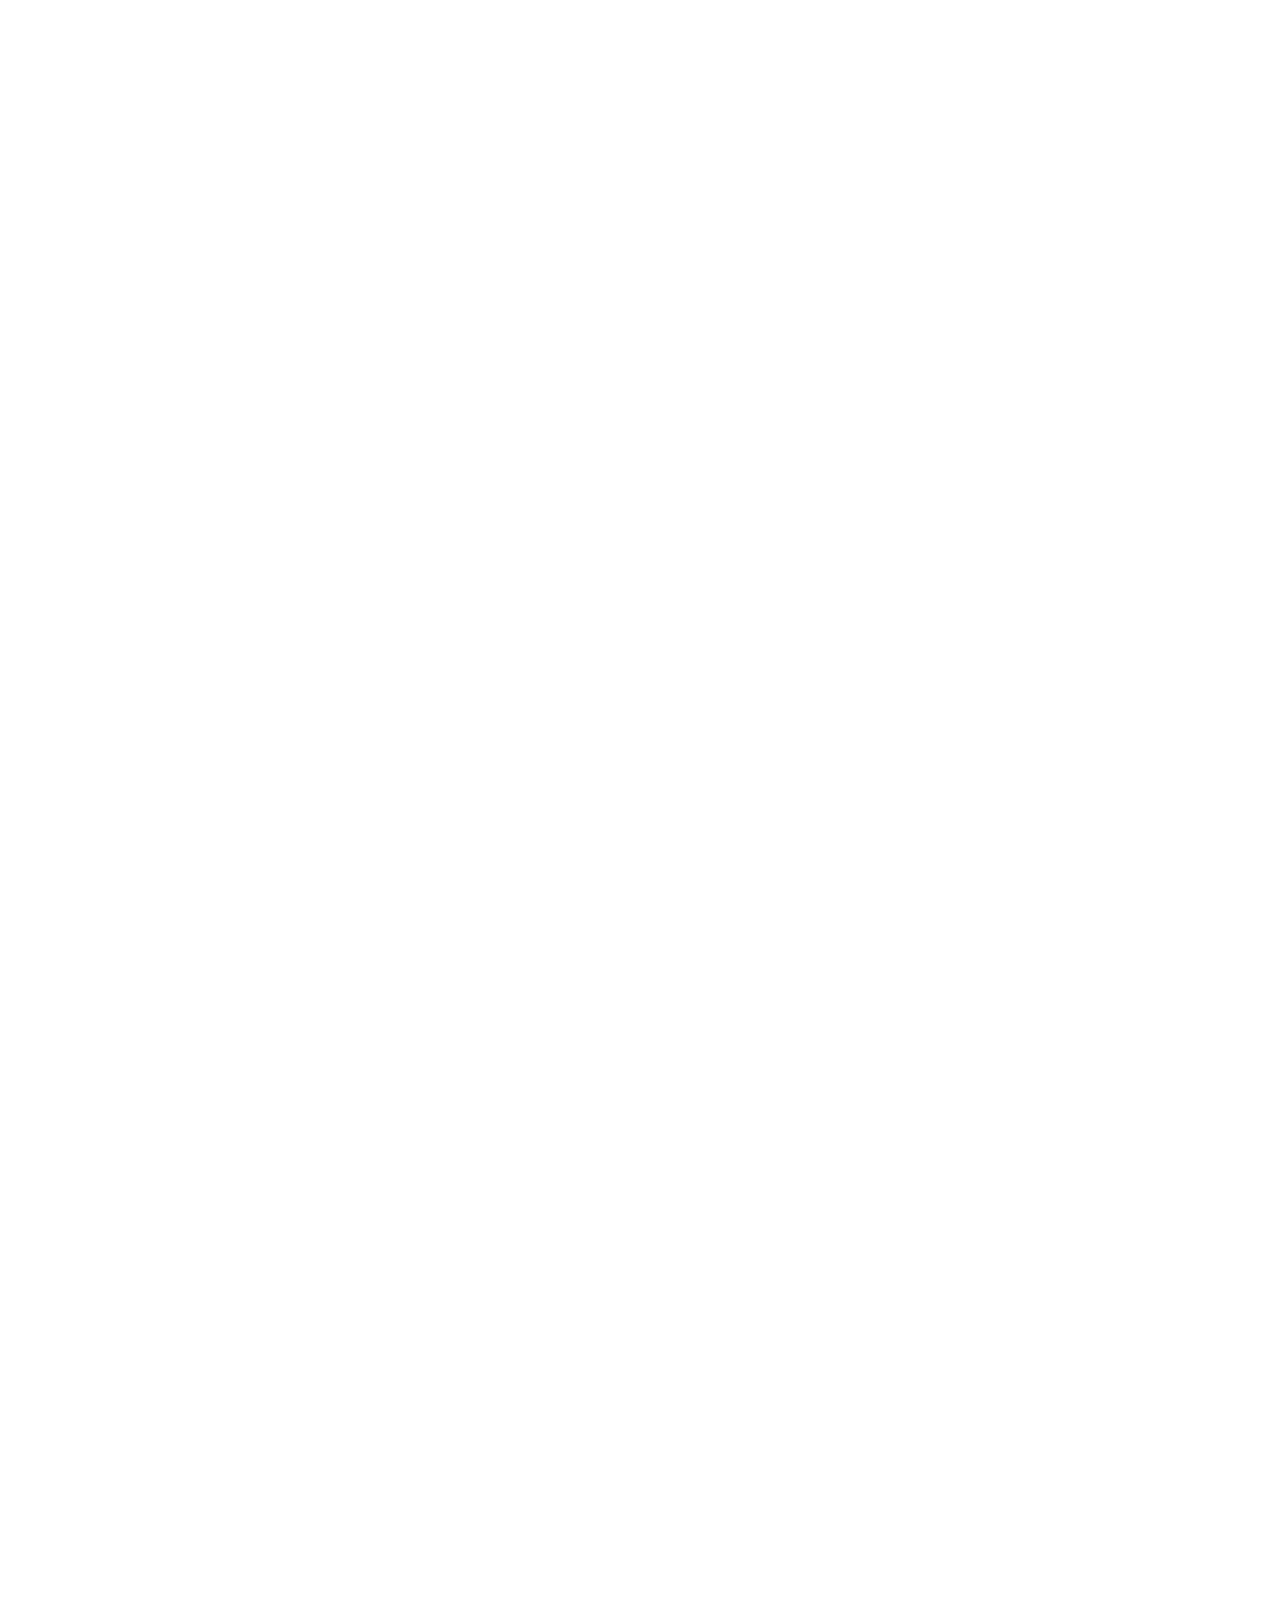
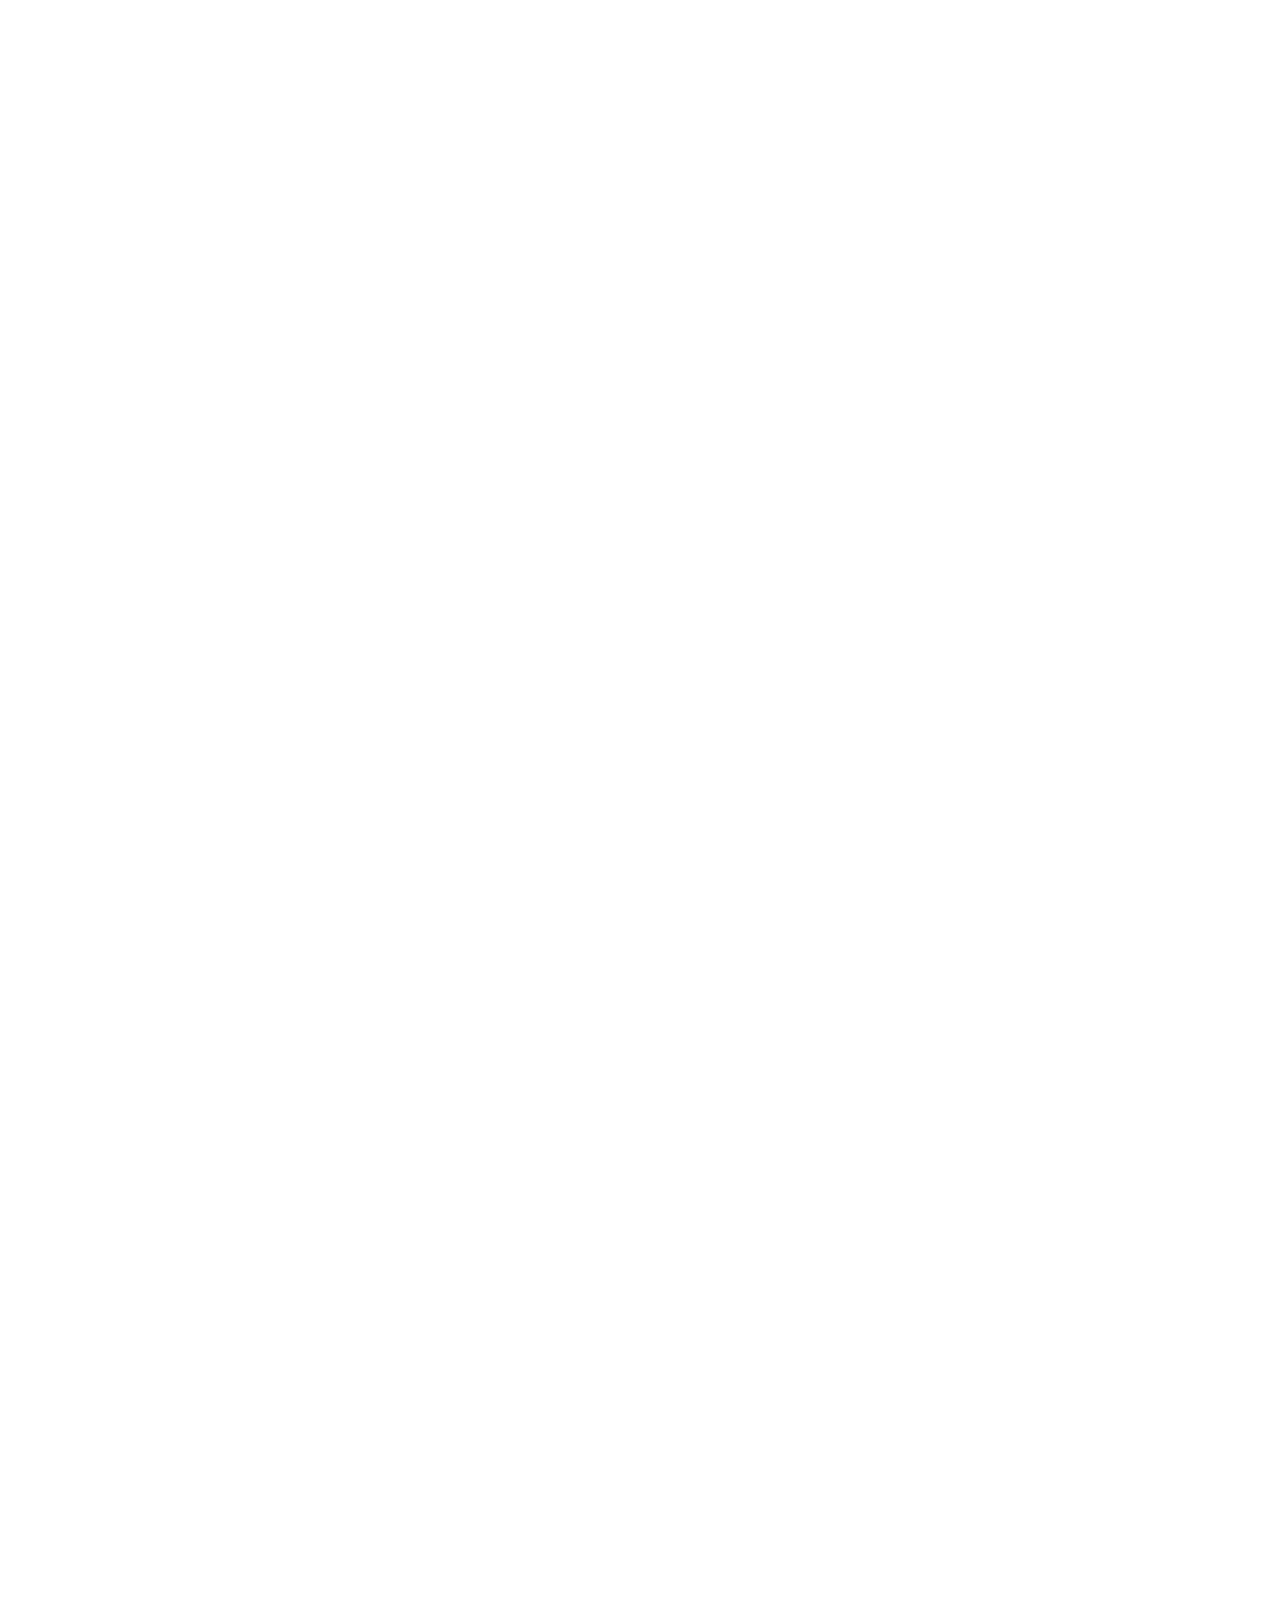
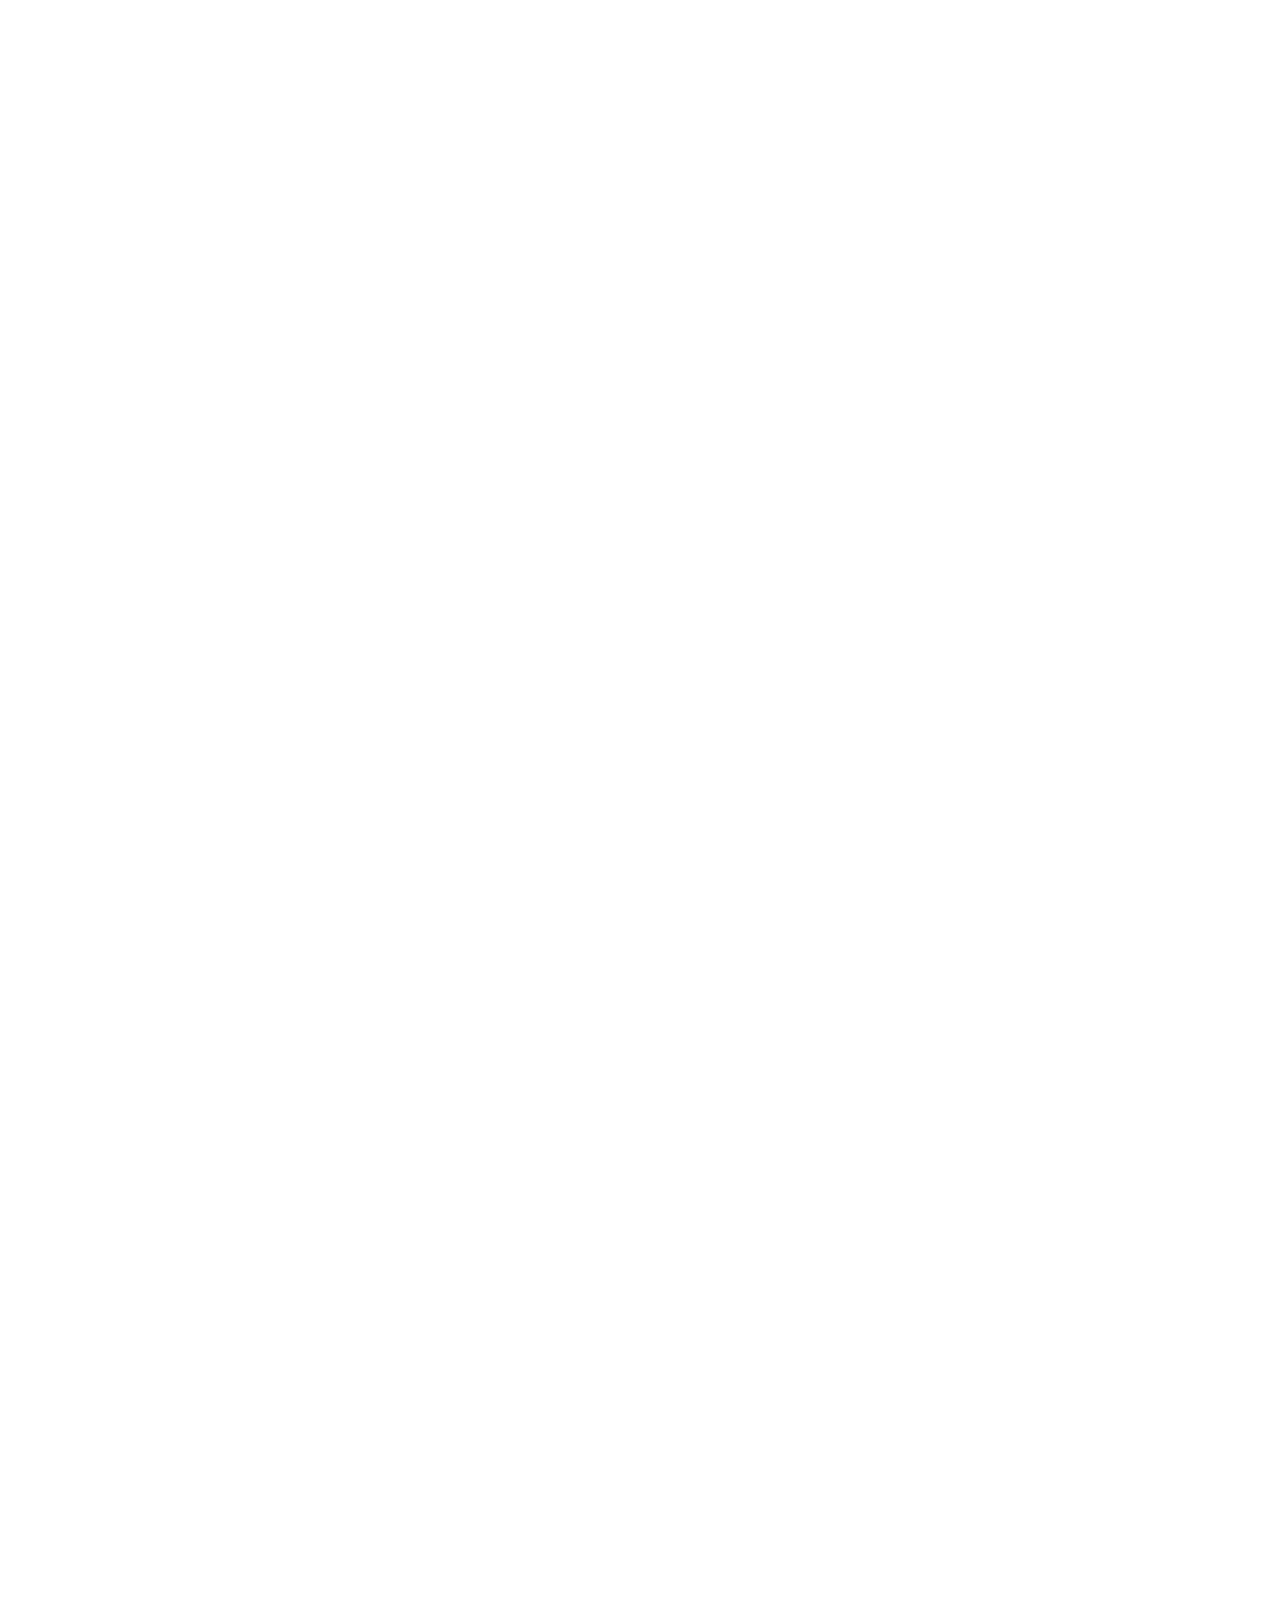
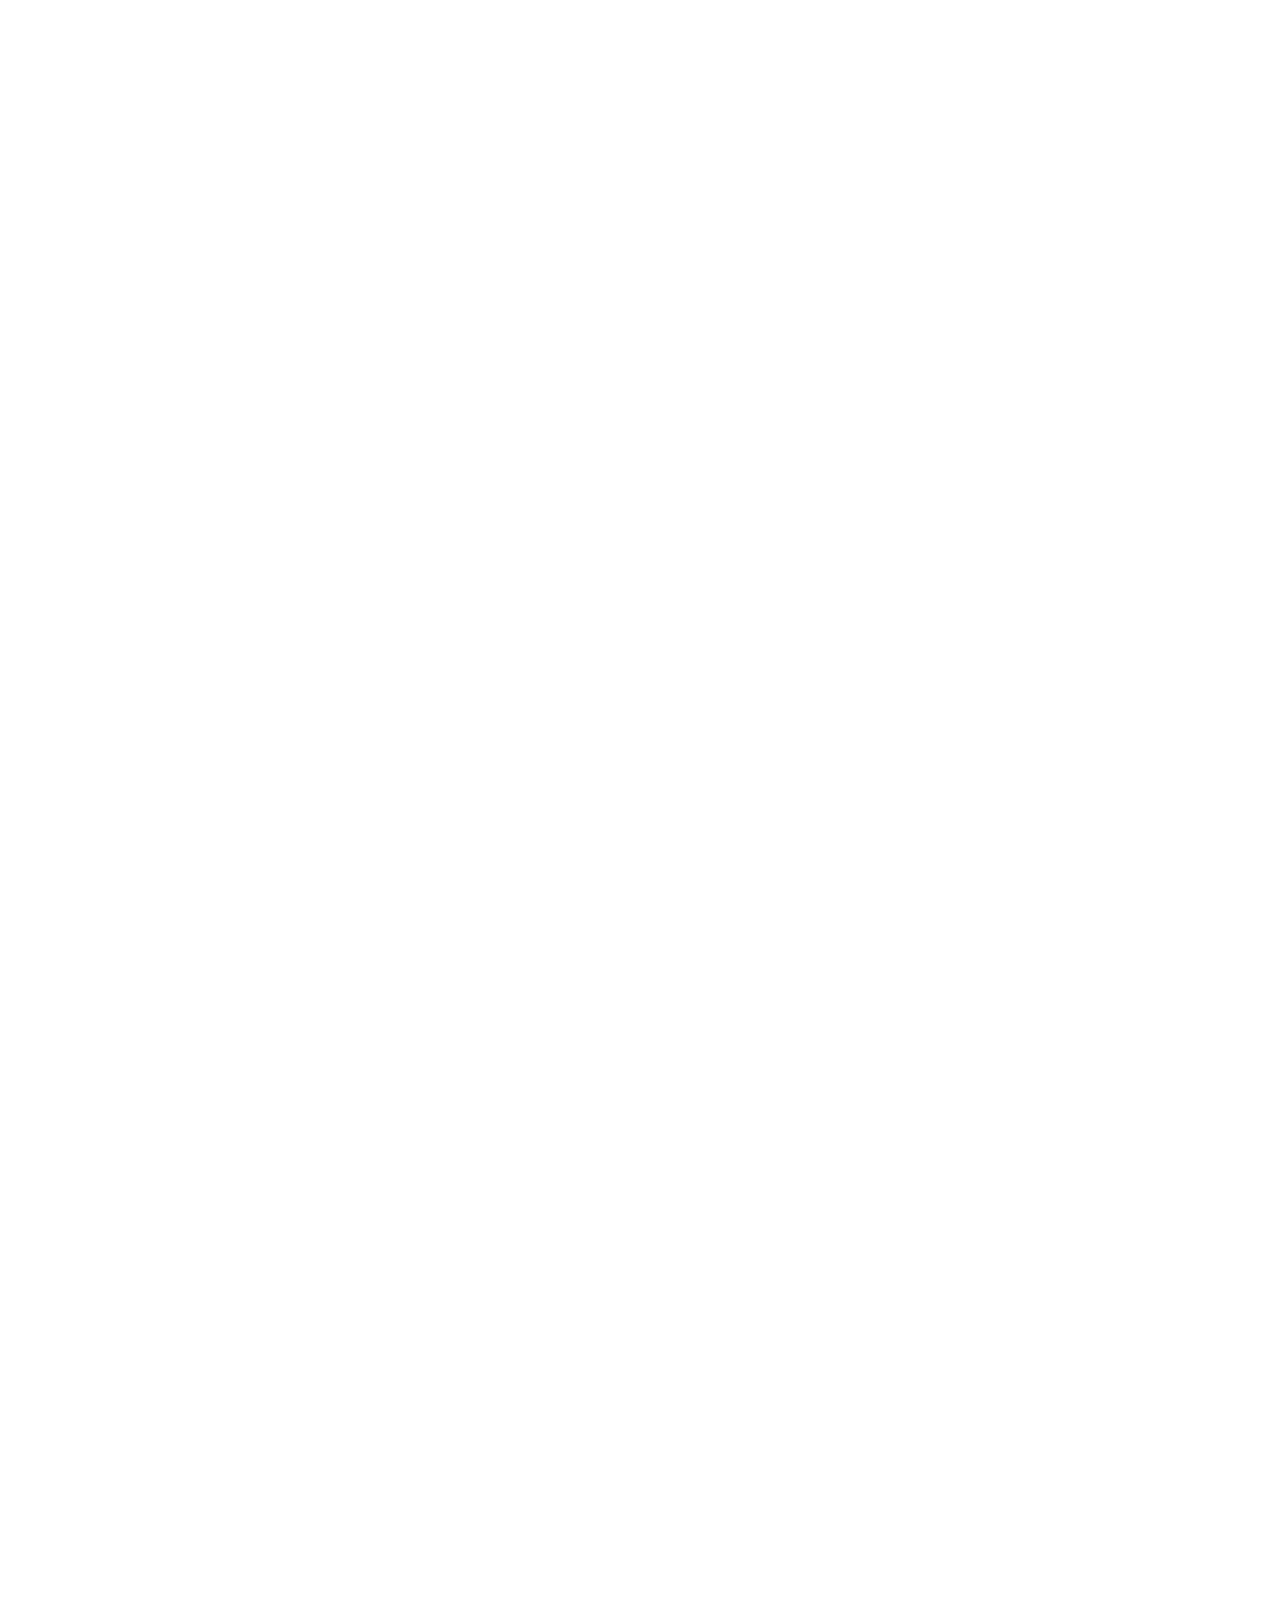
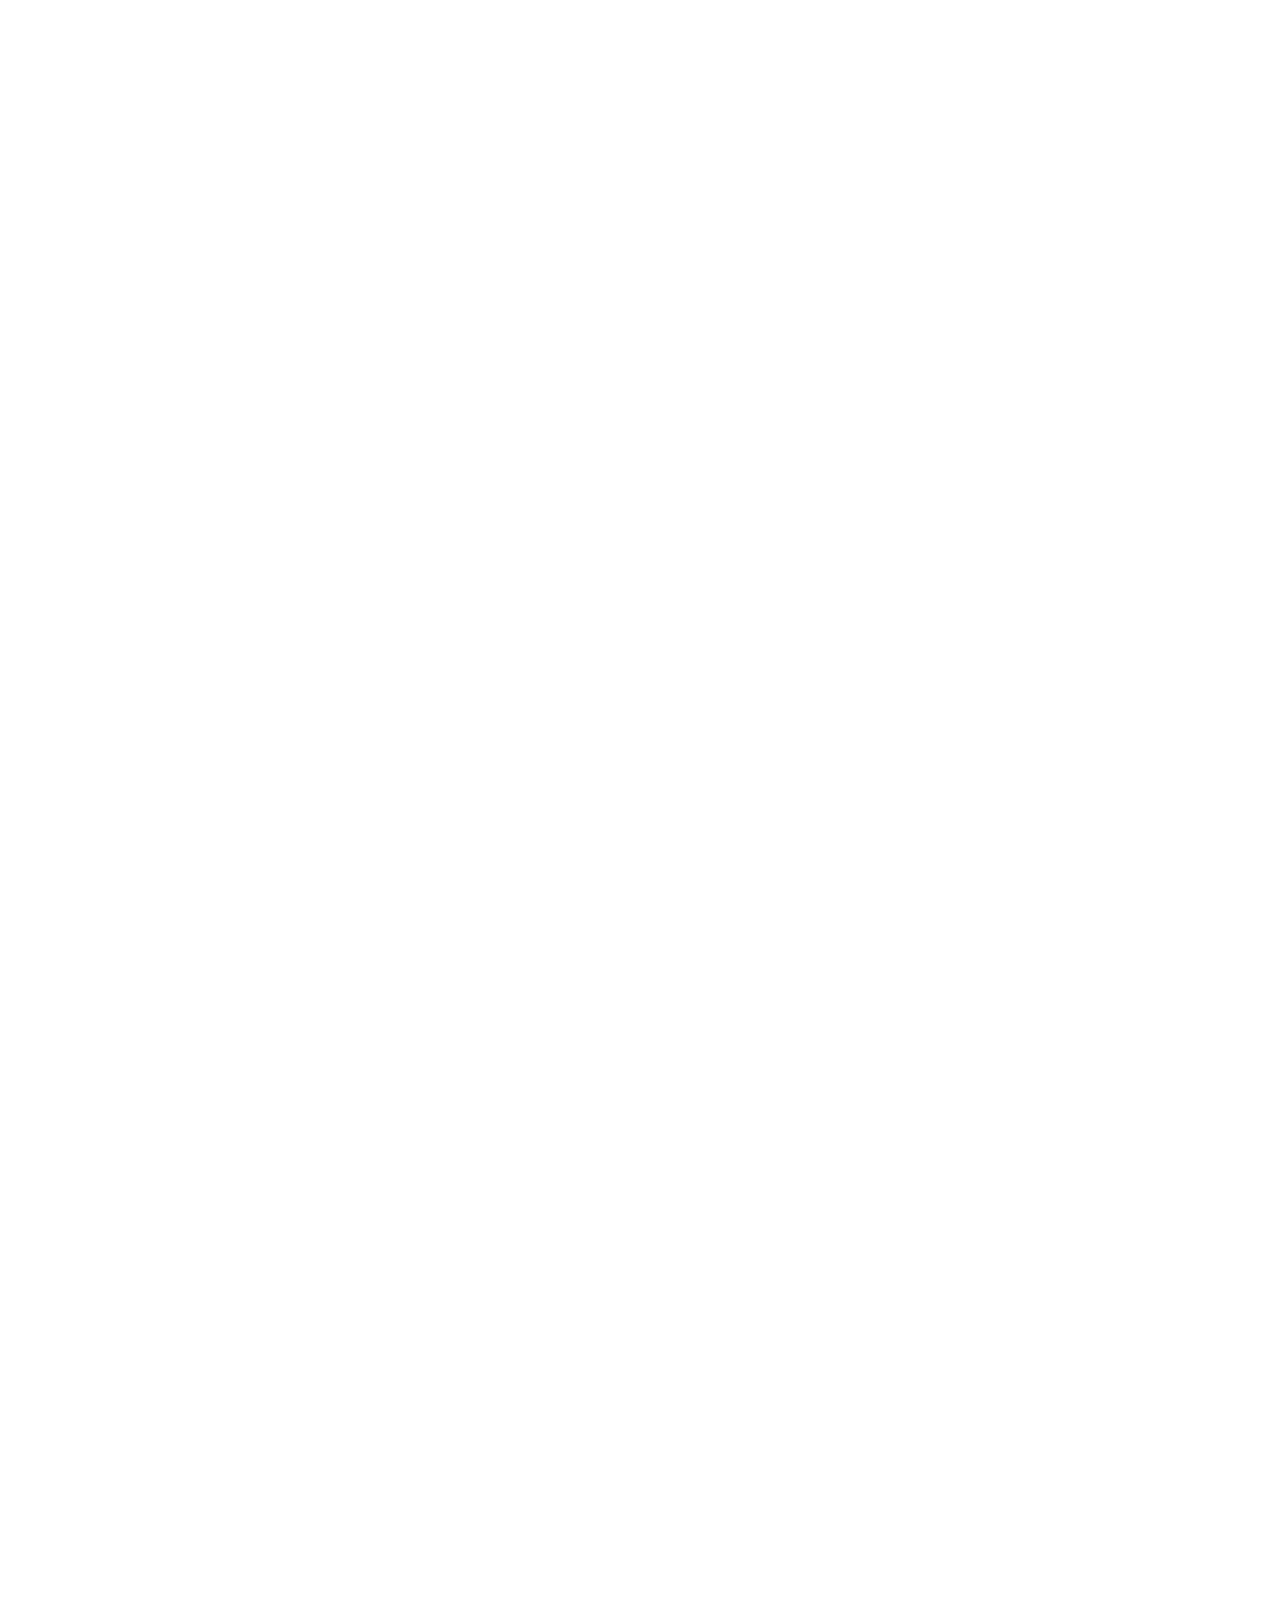
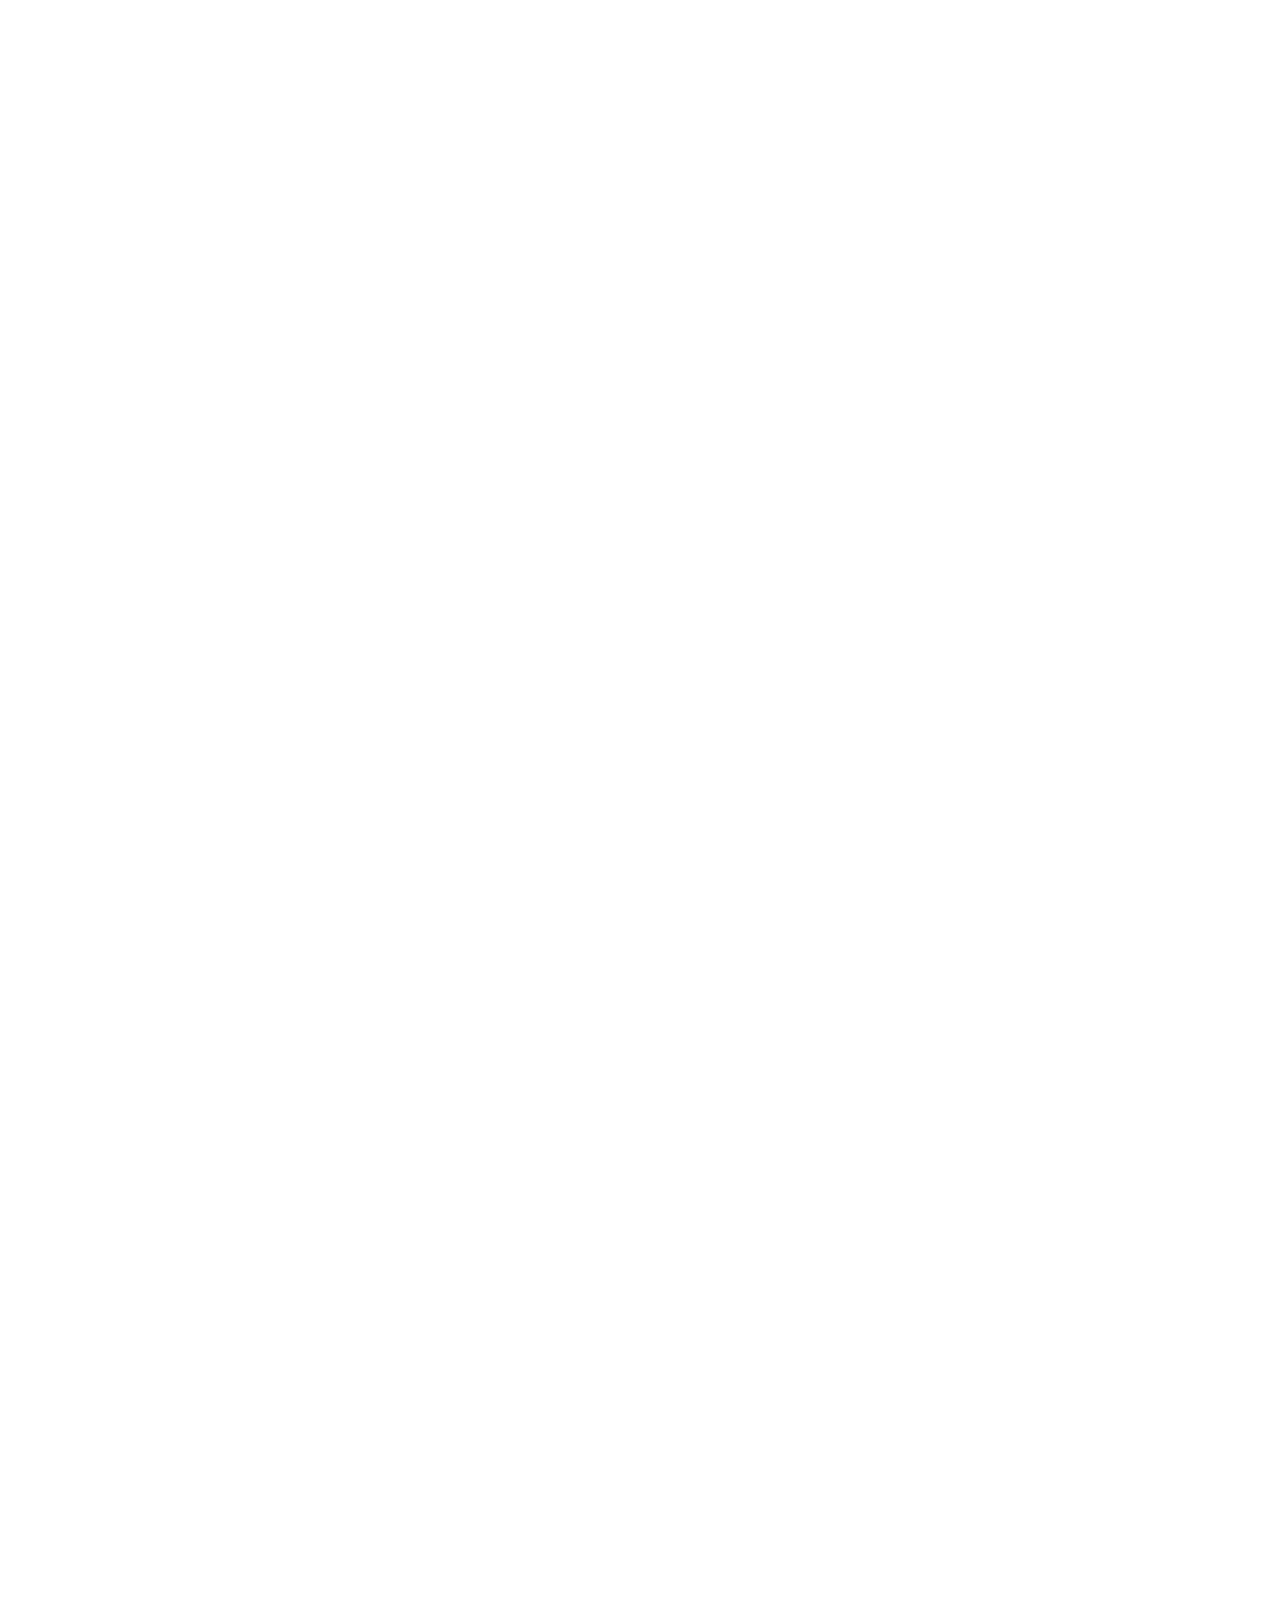
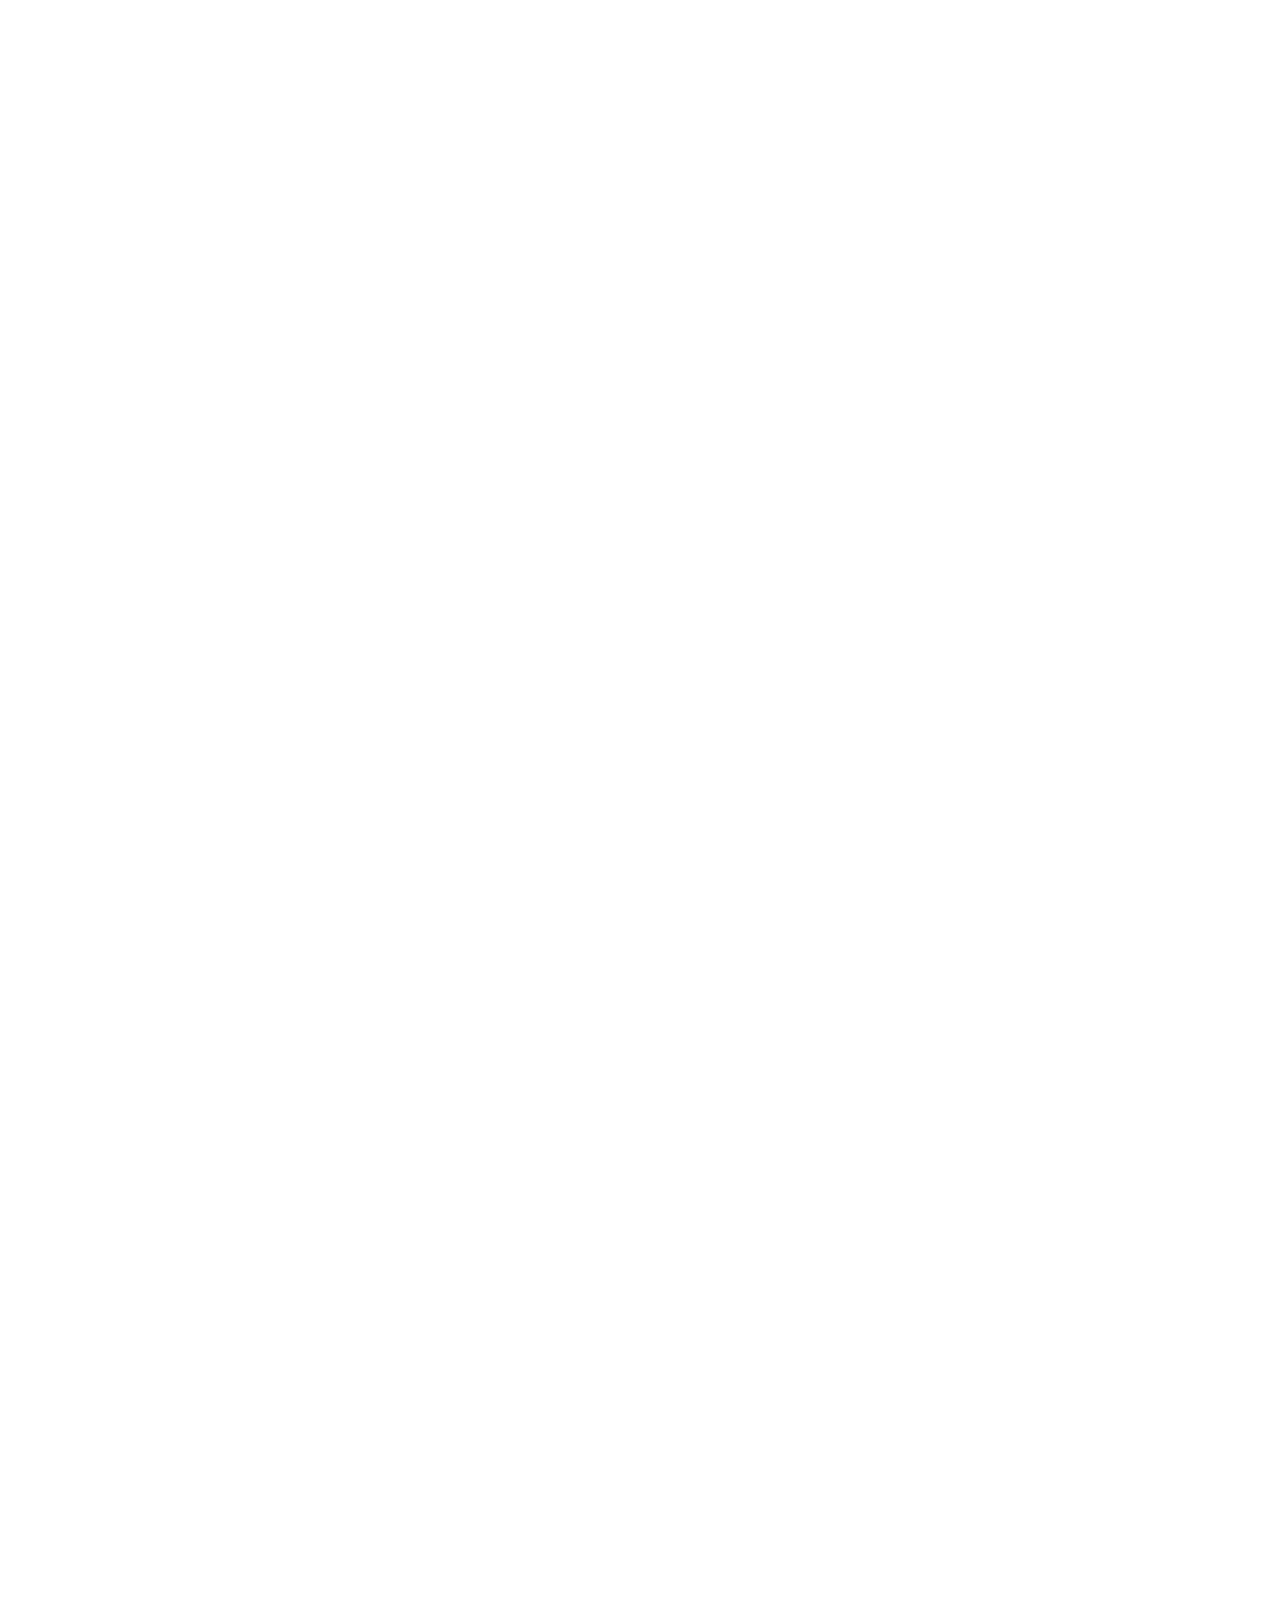
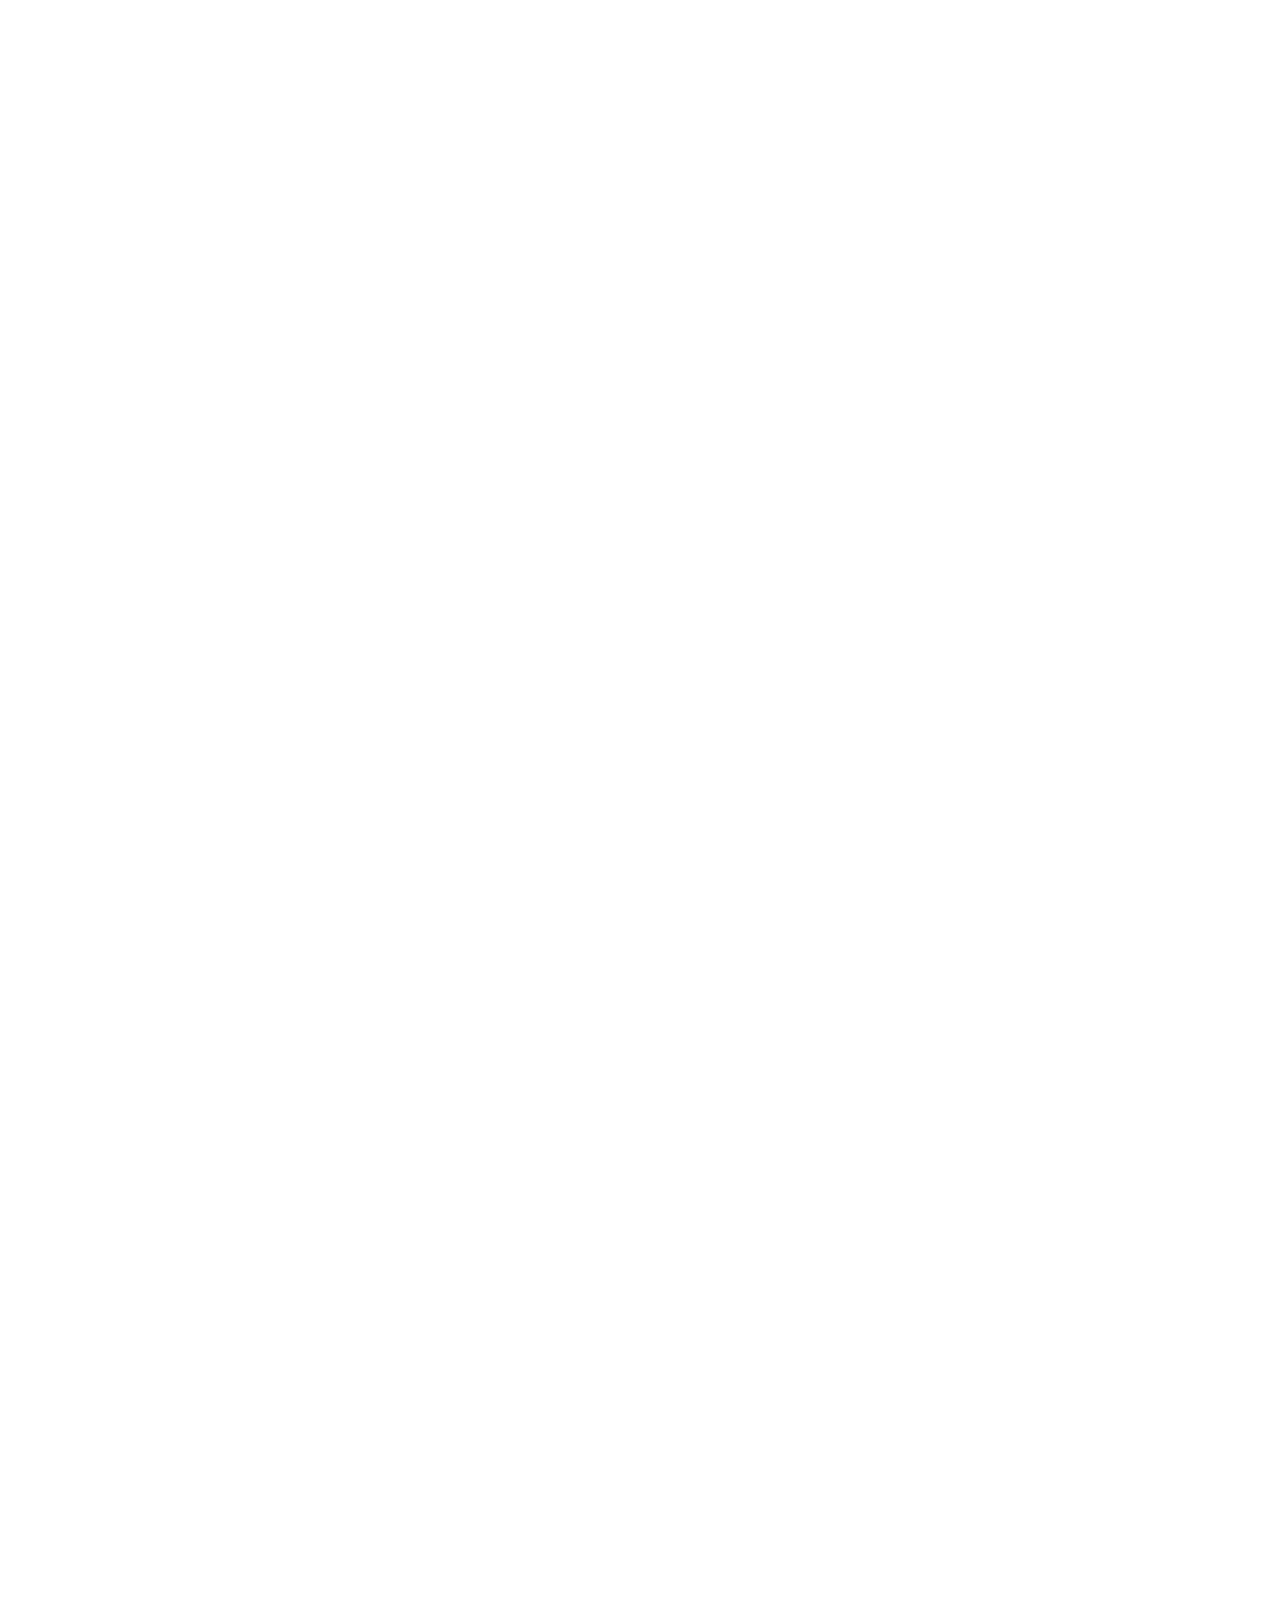
==== commit f59f9fc4: "fds" ====
--- a/index.html
+++ b/index.html
@@ -110,9 +110,8 @@
 					<h3><img src="img/lyt.png"/>李杨韬 </h3>
 				</div>							
 			</section>
-			<div class="arrow" 
-				data-0="opacity:1;display:block" 
-				data-3000="opacity:0;display:none"></div>
+			
+			
 		</section>
 		
 		
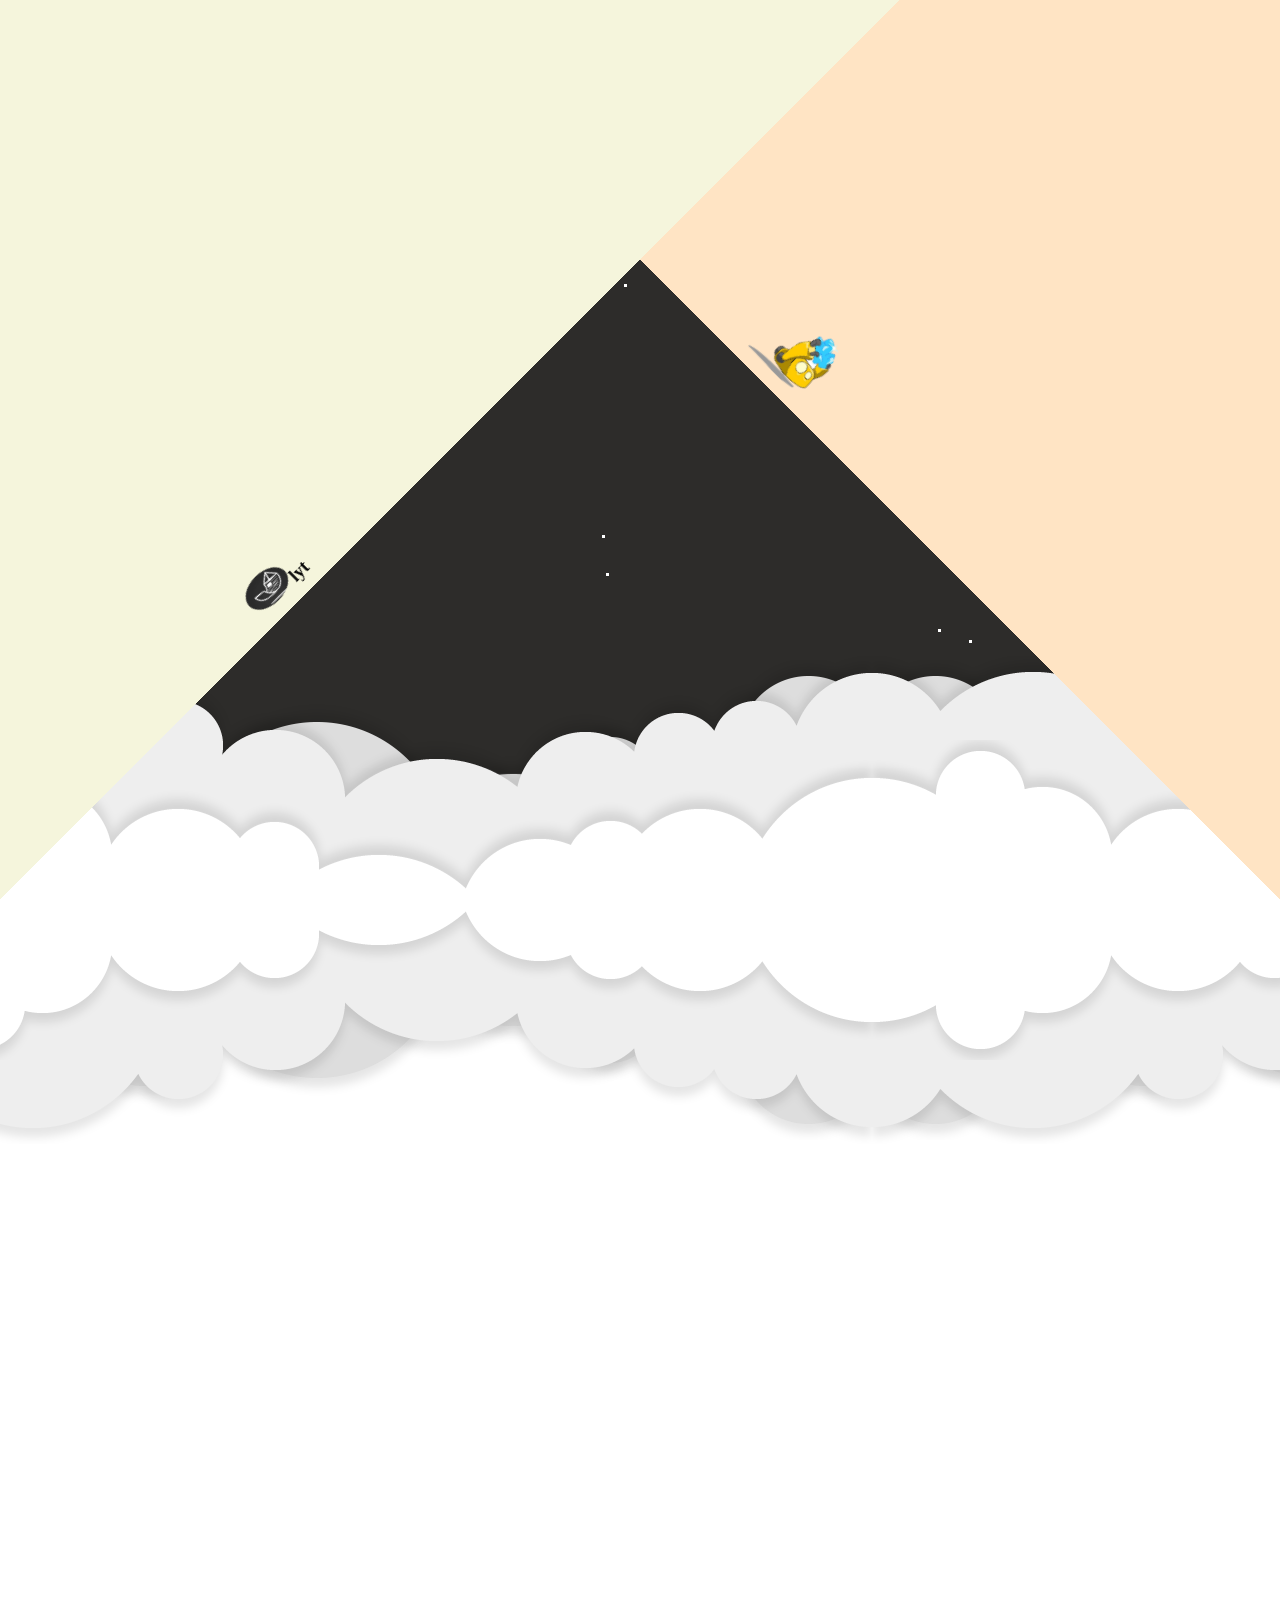
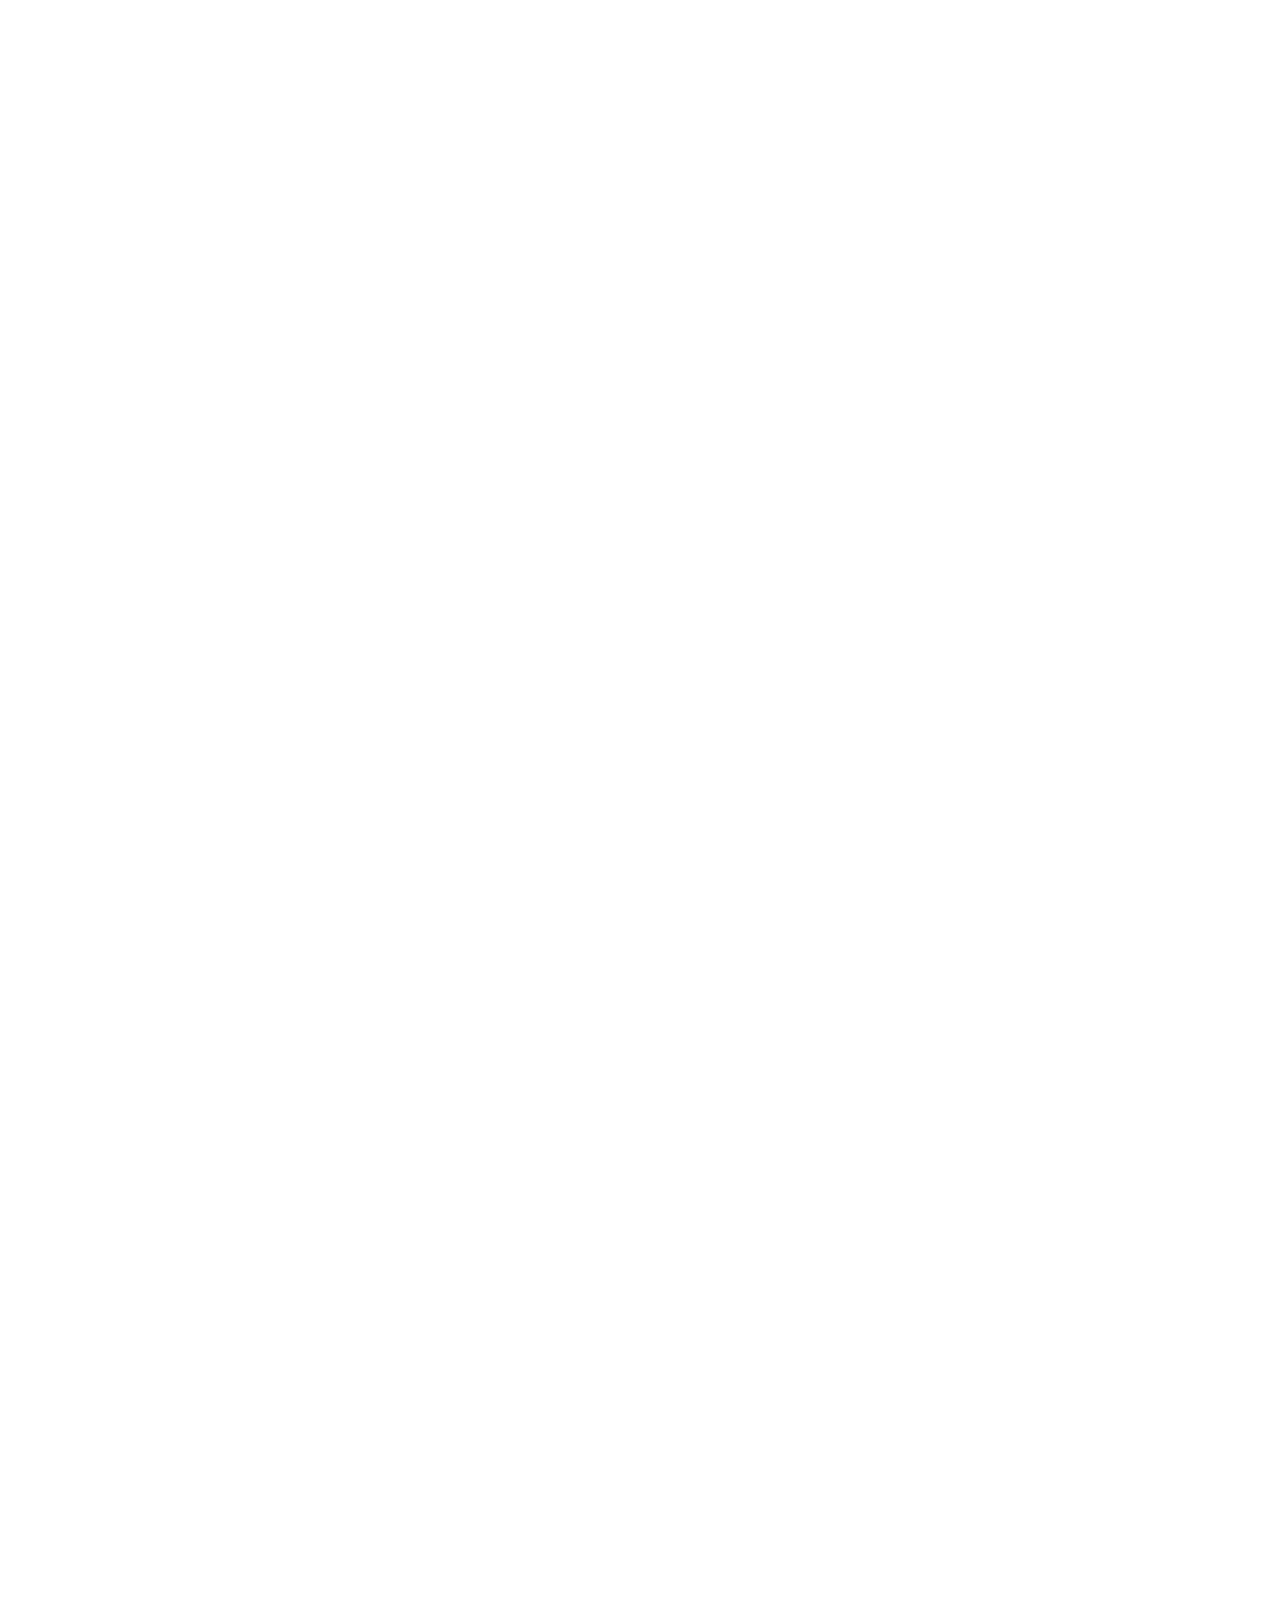
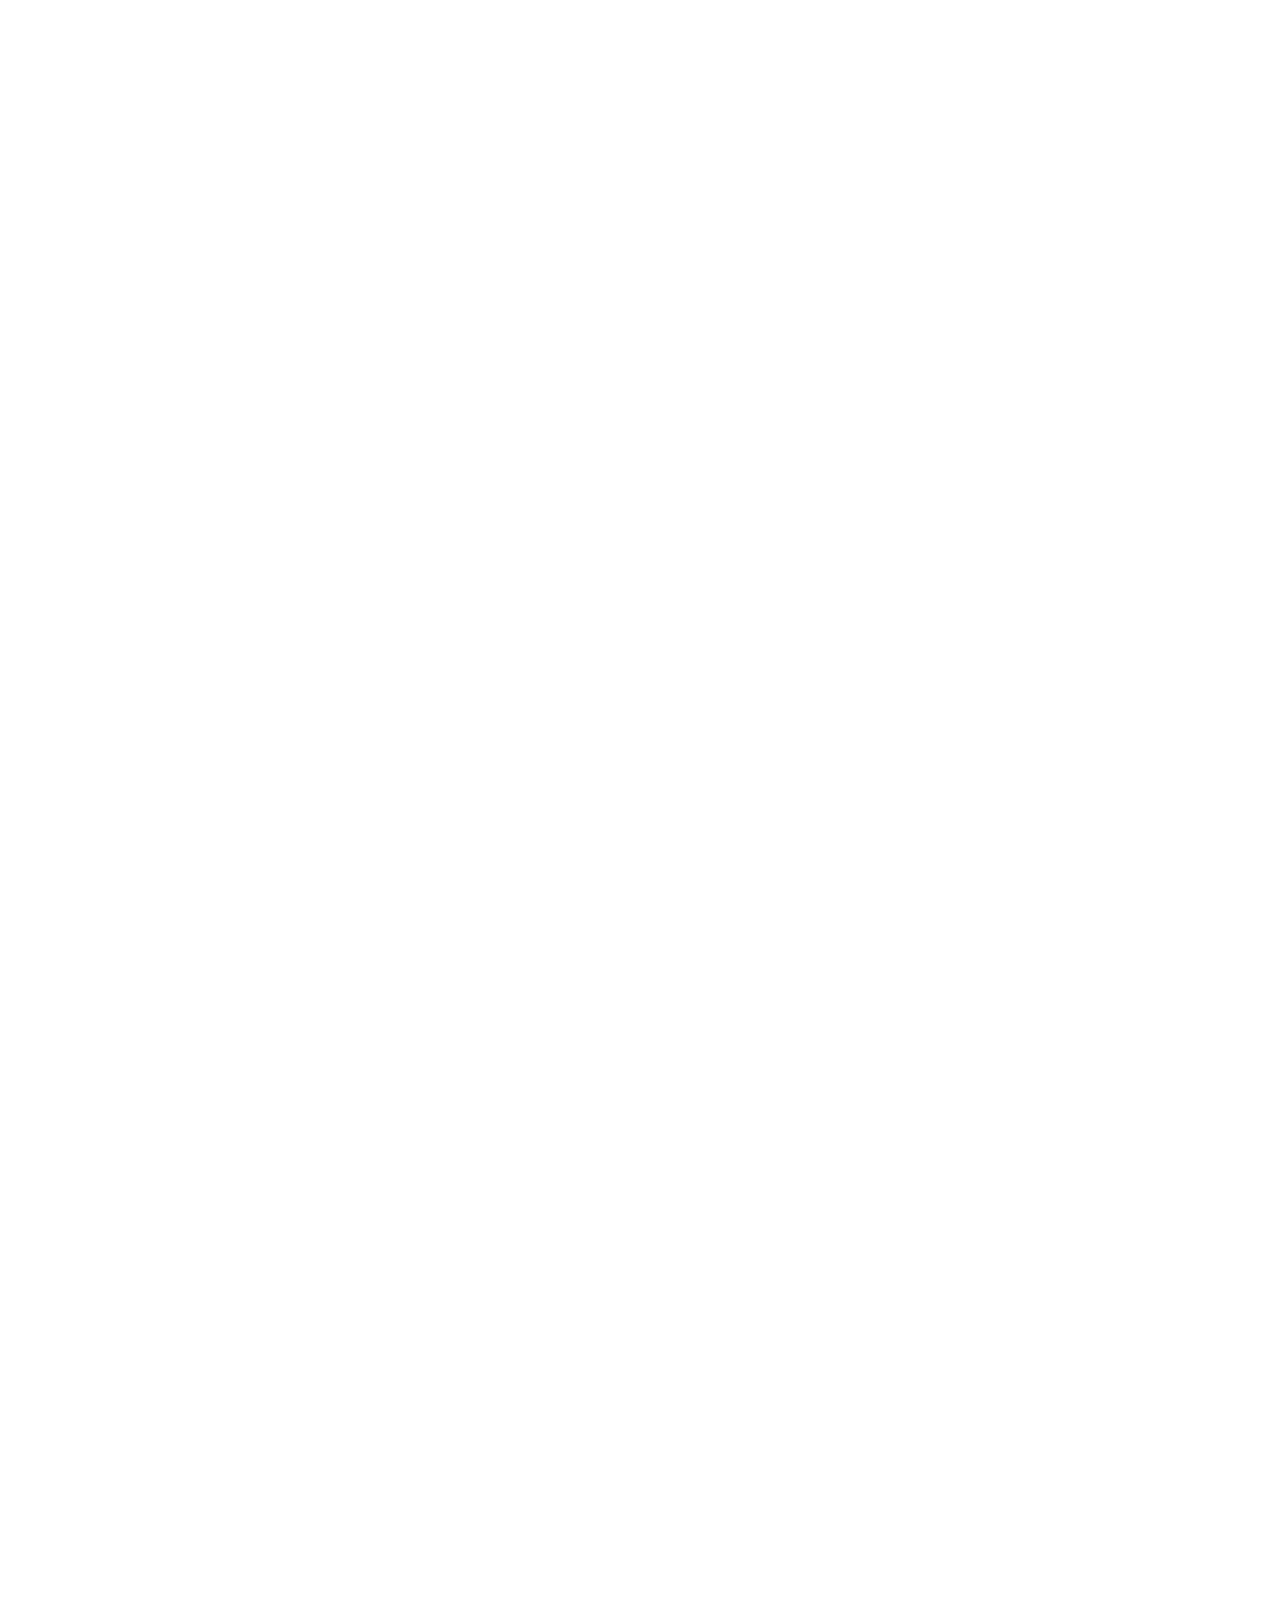
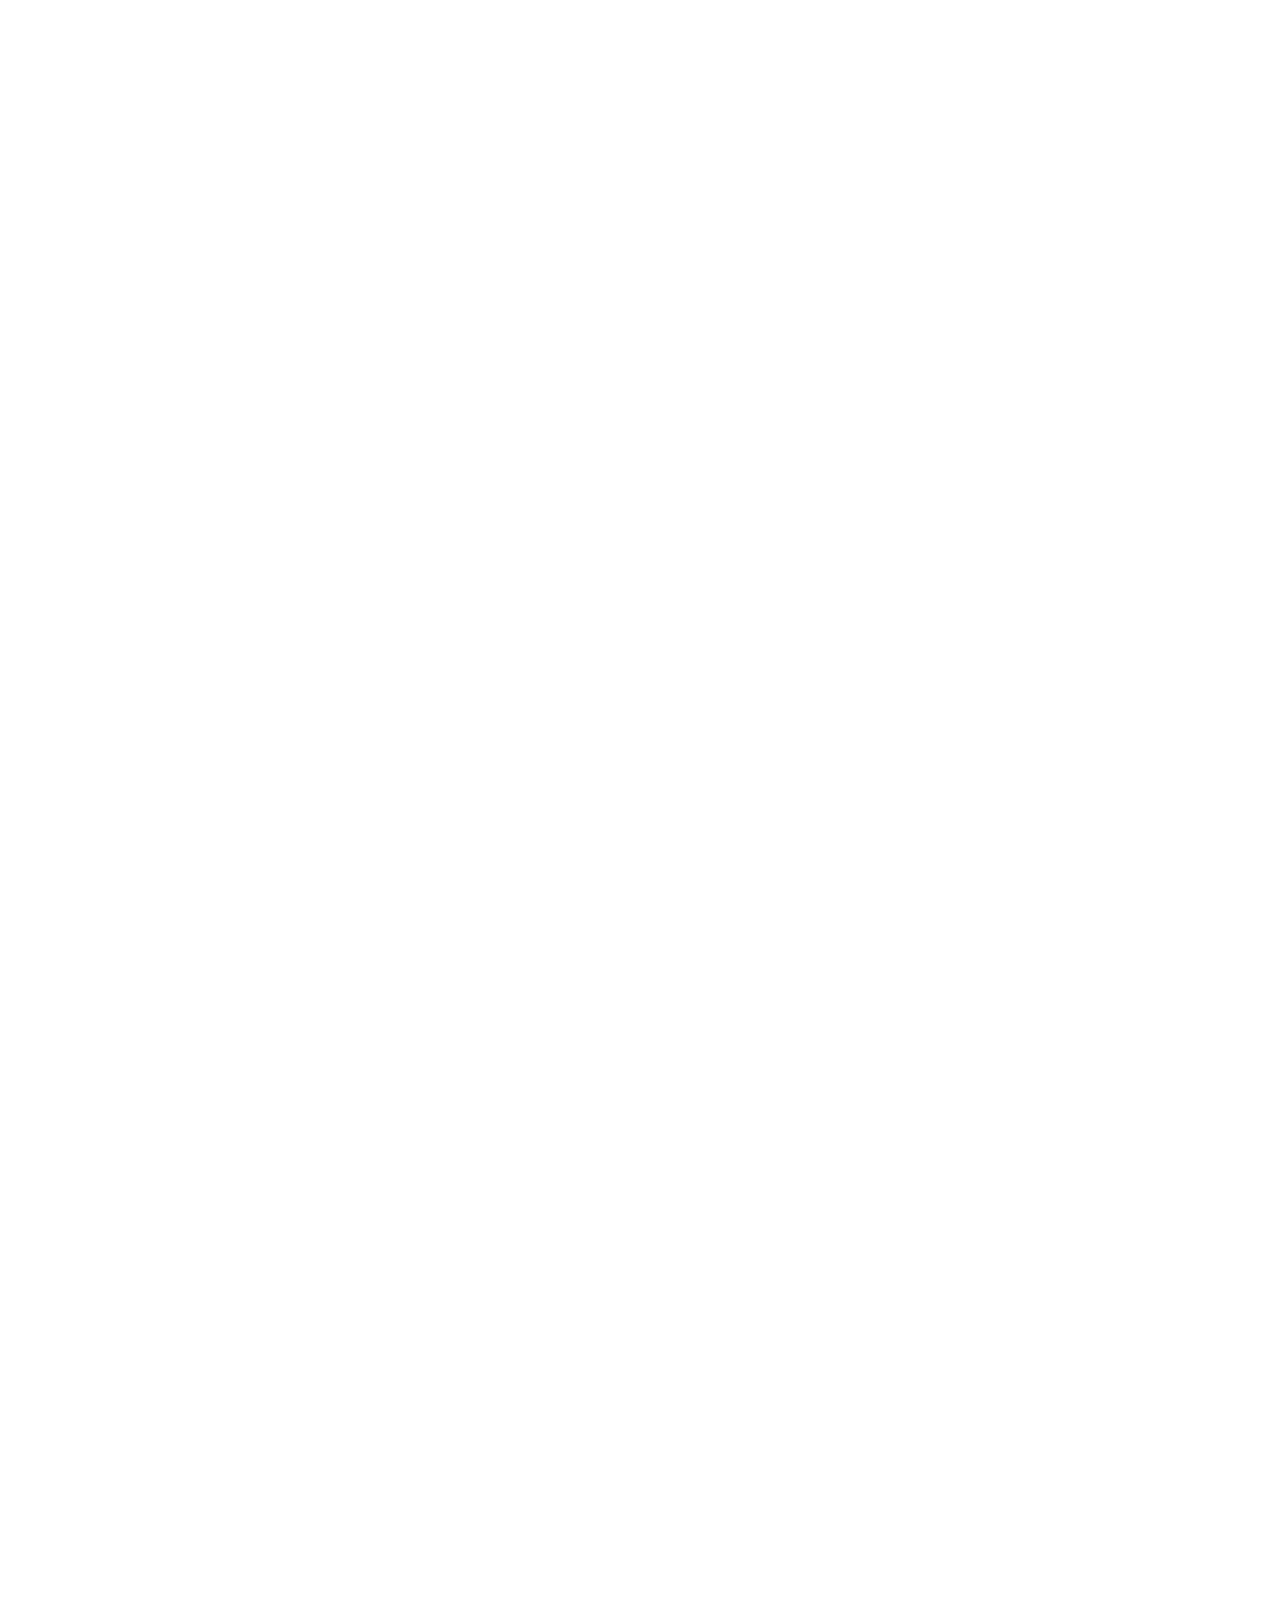
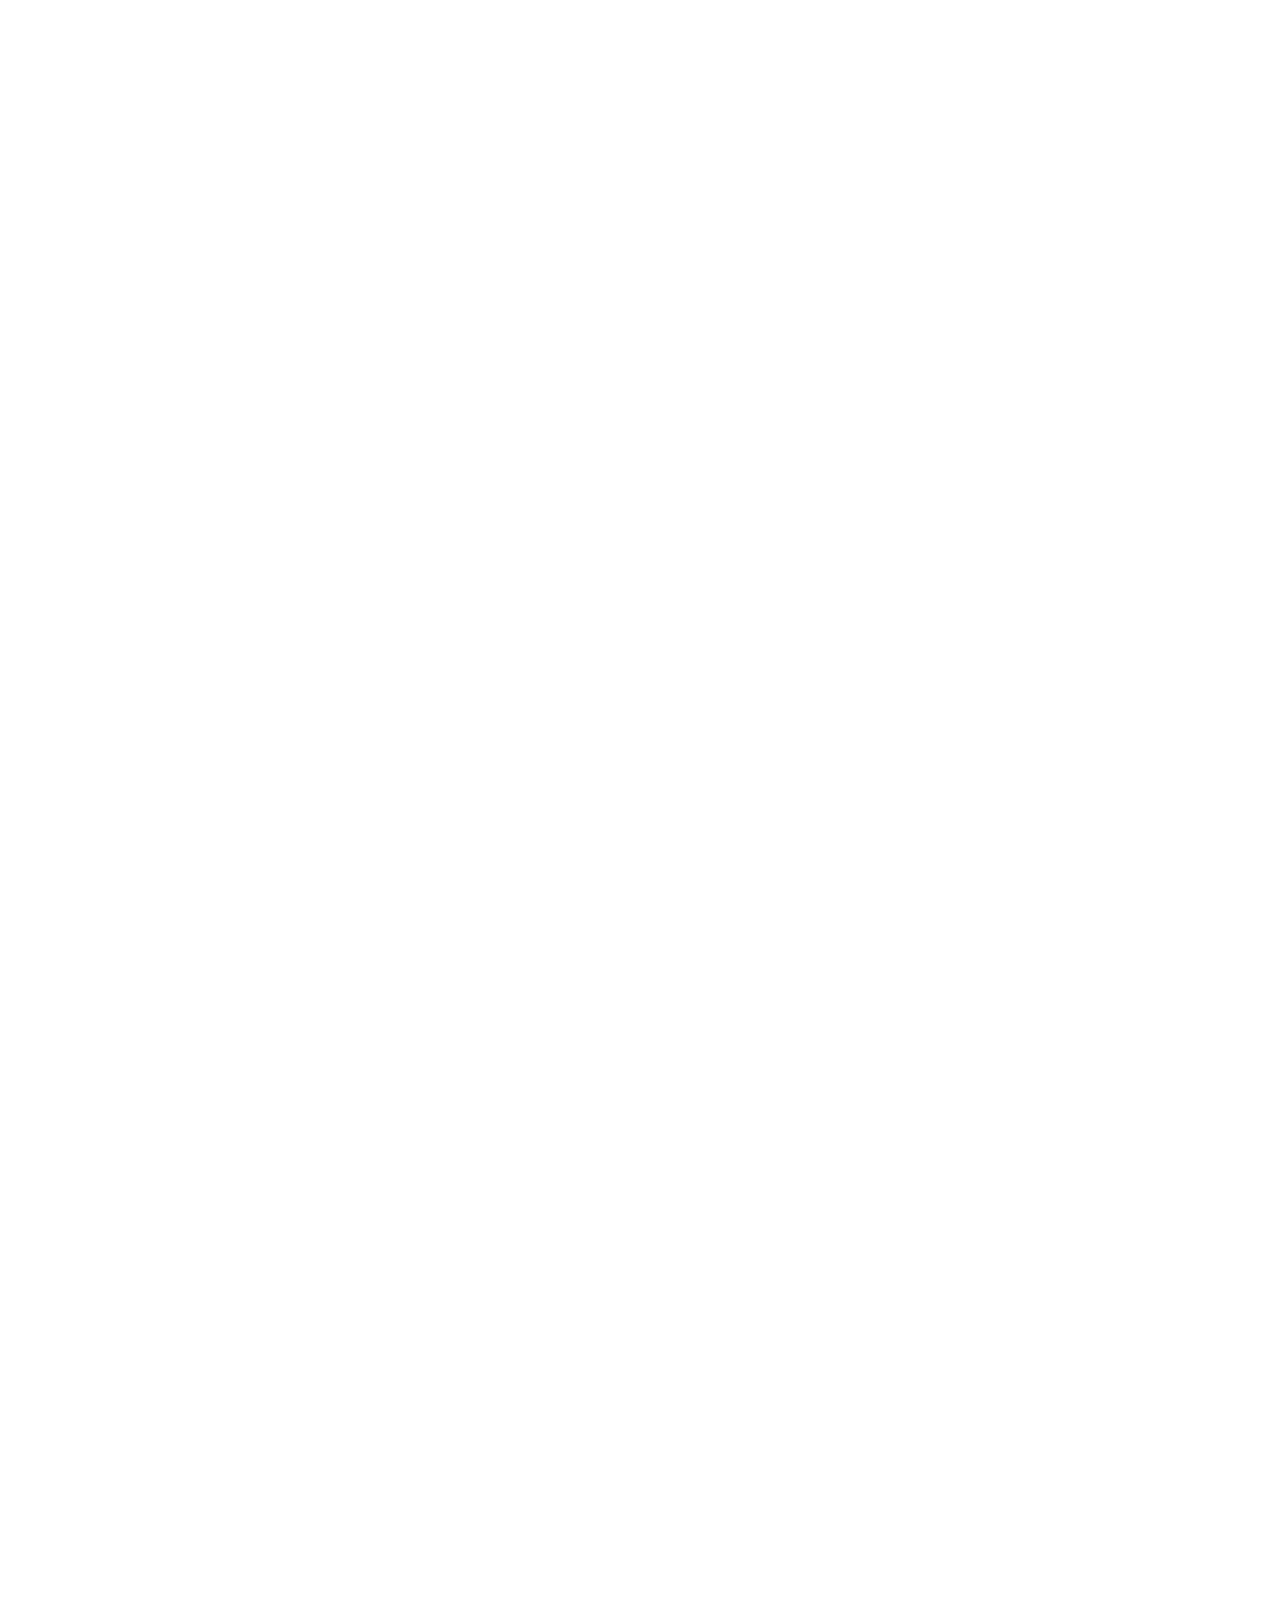
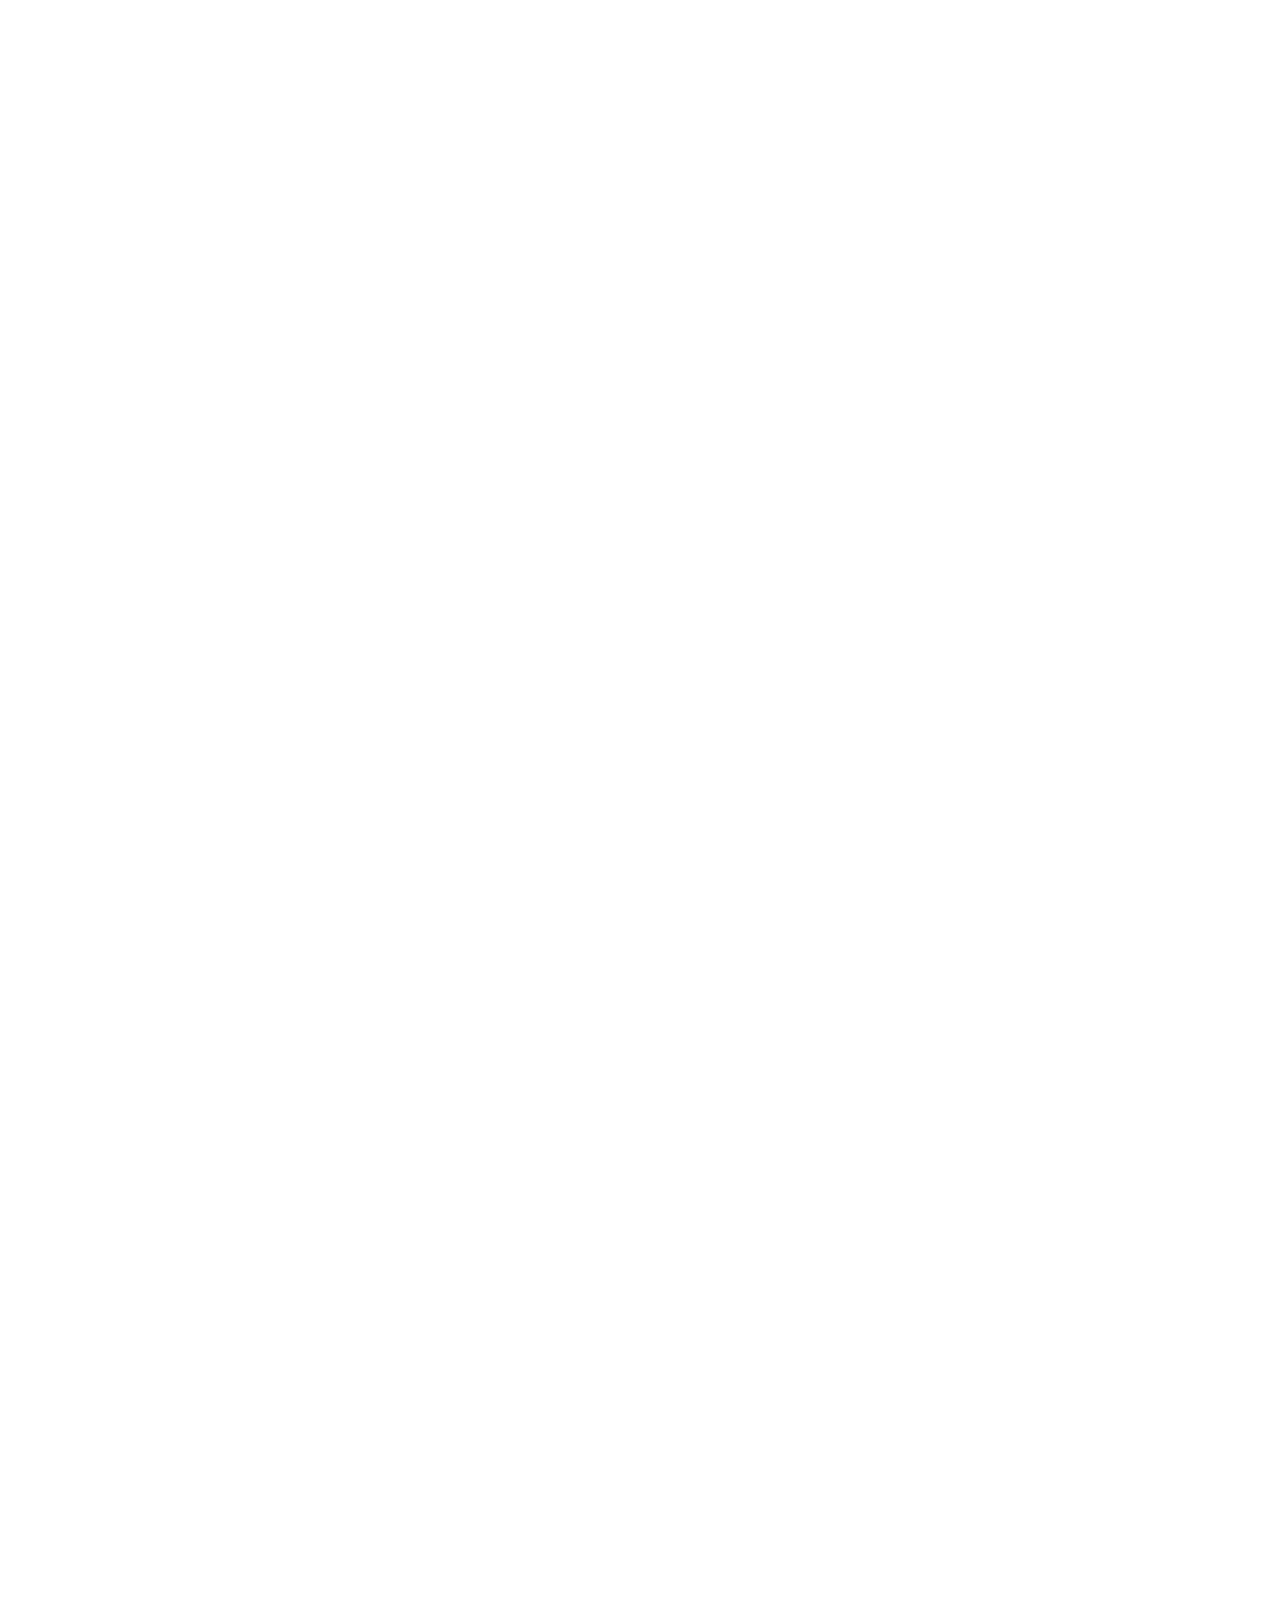
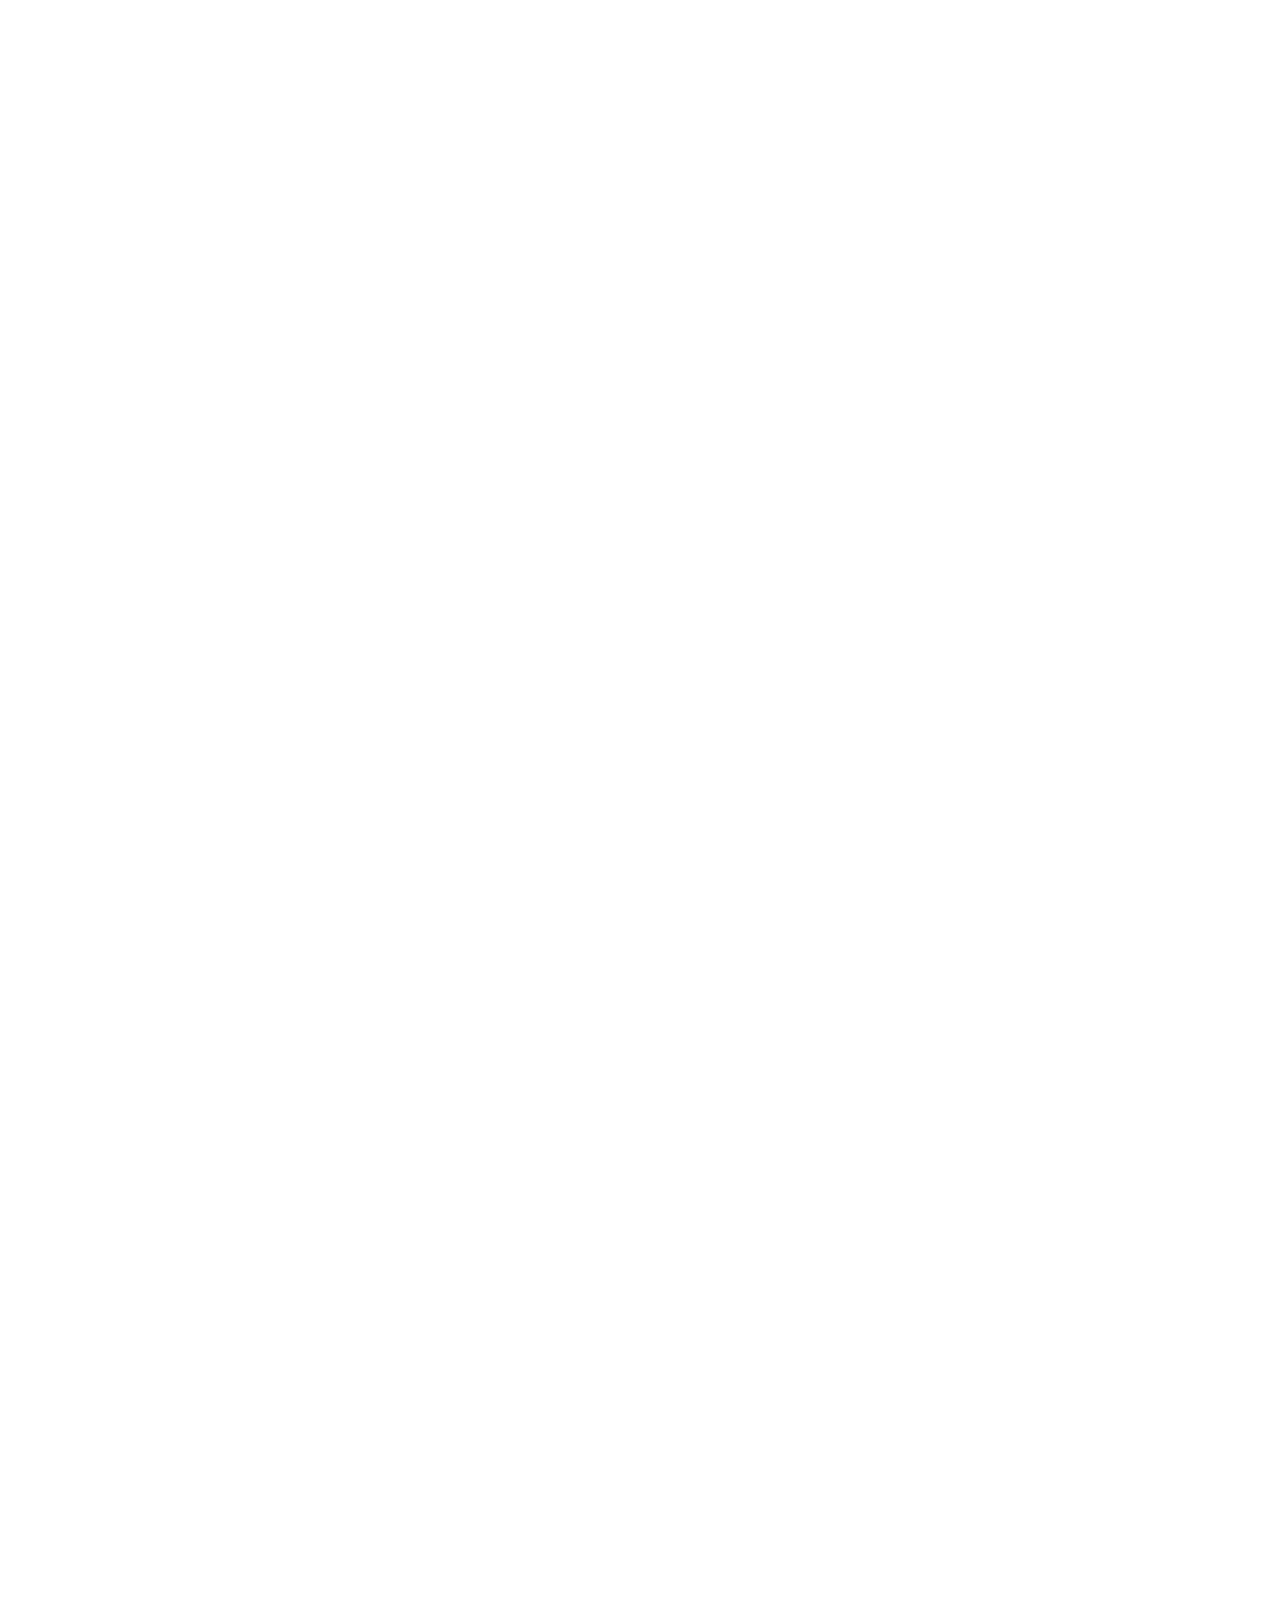
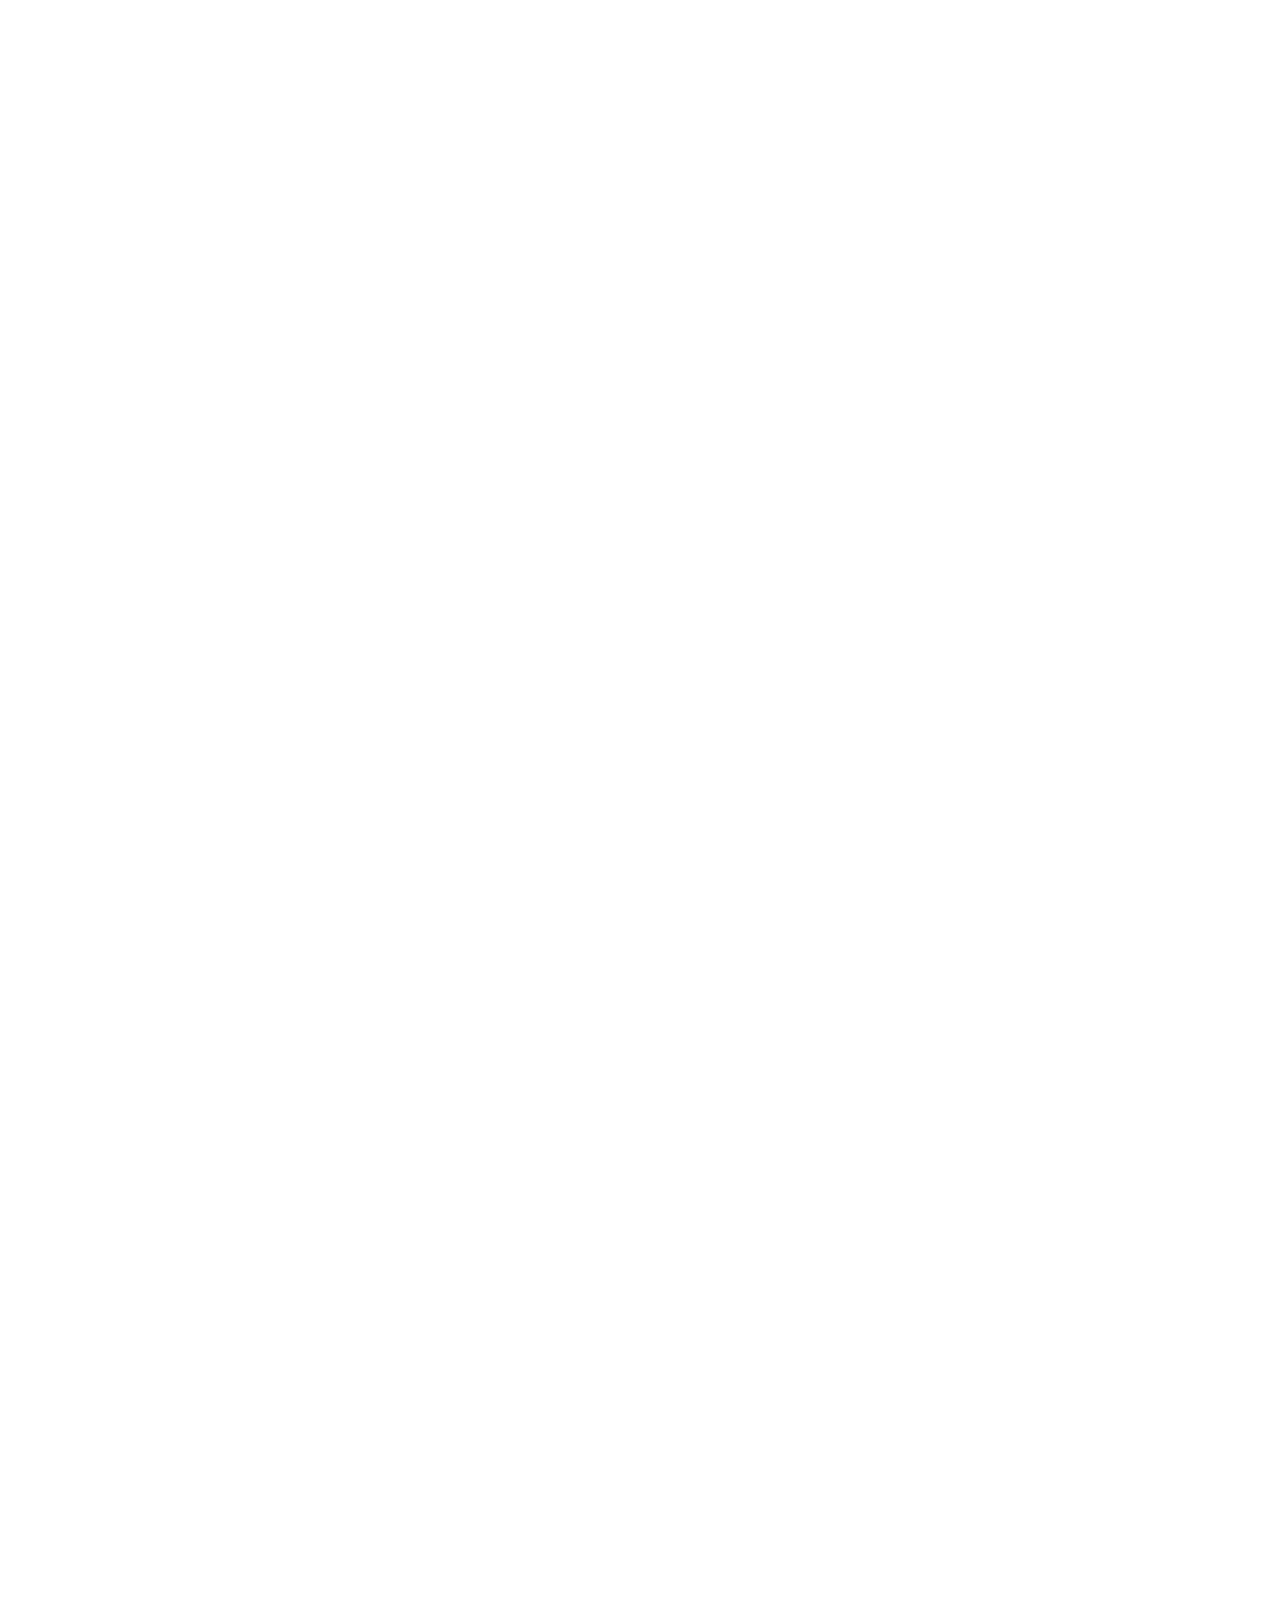
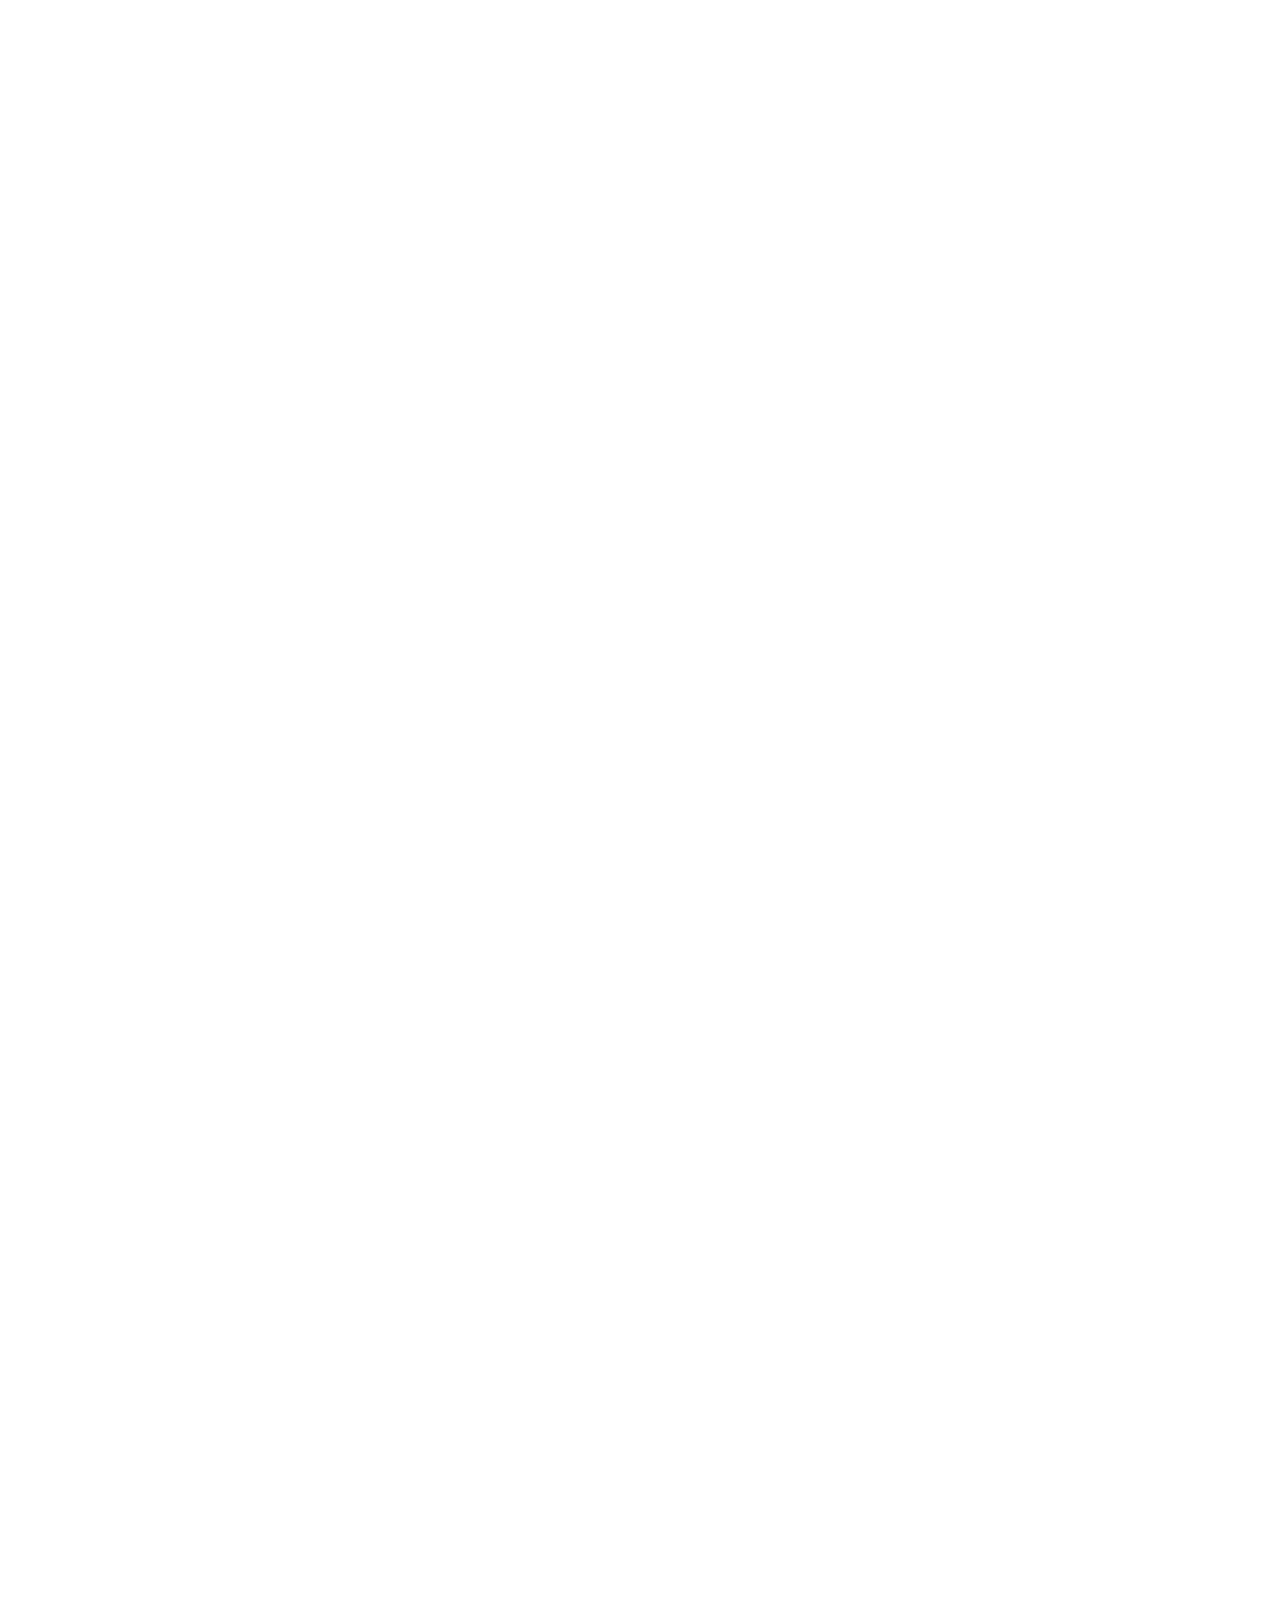
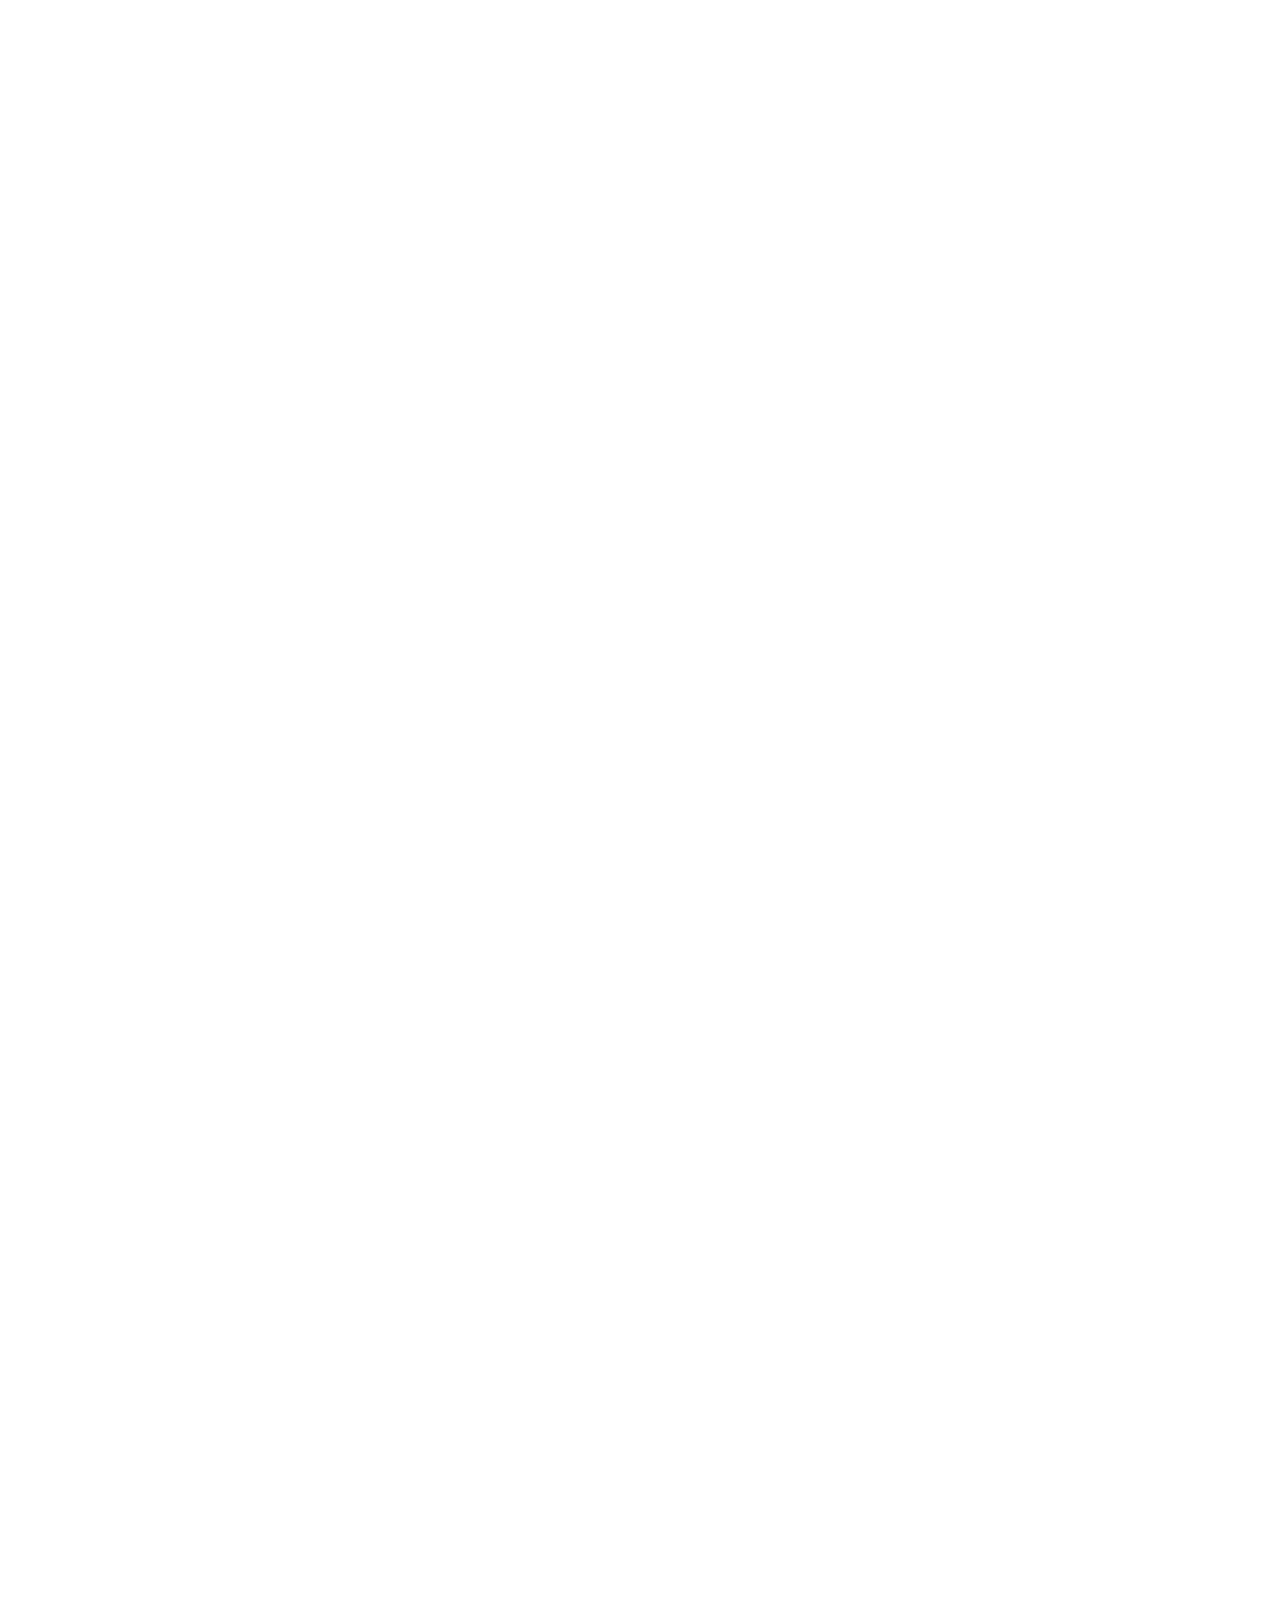
==== commit 31467585: "all" ====
--- a/index.html
+++ b/index.html
@@ -101,13 +101,13 @@
                 	描述：右边
                 -->
 				<div class="awardsright fullpage absolute">
-					<h3><img src="img/seulogo.png"/></h3>
+					<h3><img src="img/protoss.png"/></h3>
 				</div>
 				<!--                	
                 	描述：左边
                 -->
 				<div class="awardsleft fullpage absolute">
-					<h3><img src="img/lyt.png"/>李杨韬 </h3>
+					<h3><img src="img/lyt.png"/>lyt</h3>
 				</div>							
 			</section>
 			
